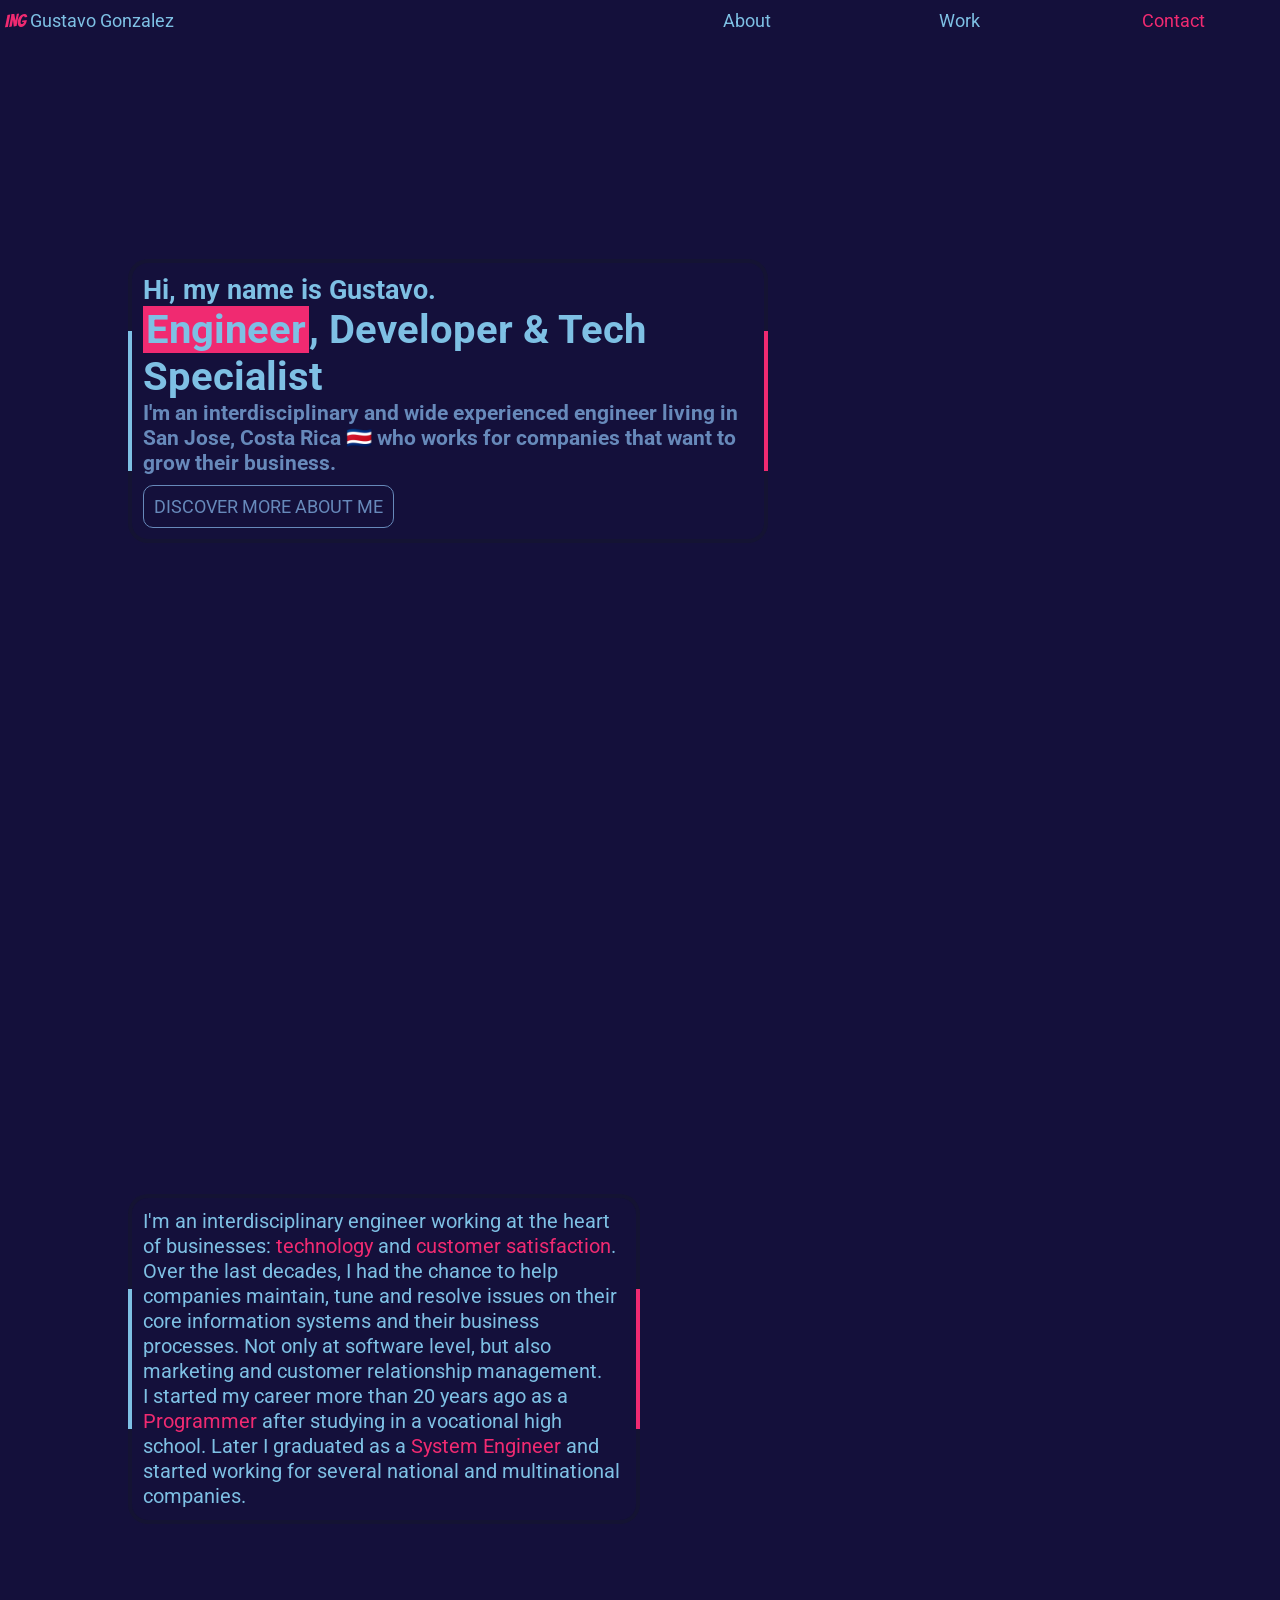
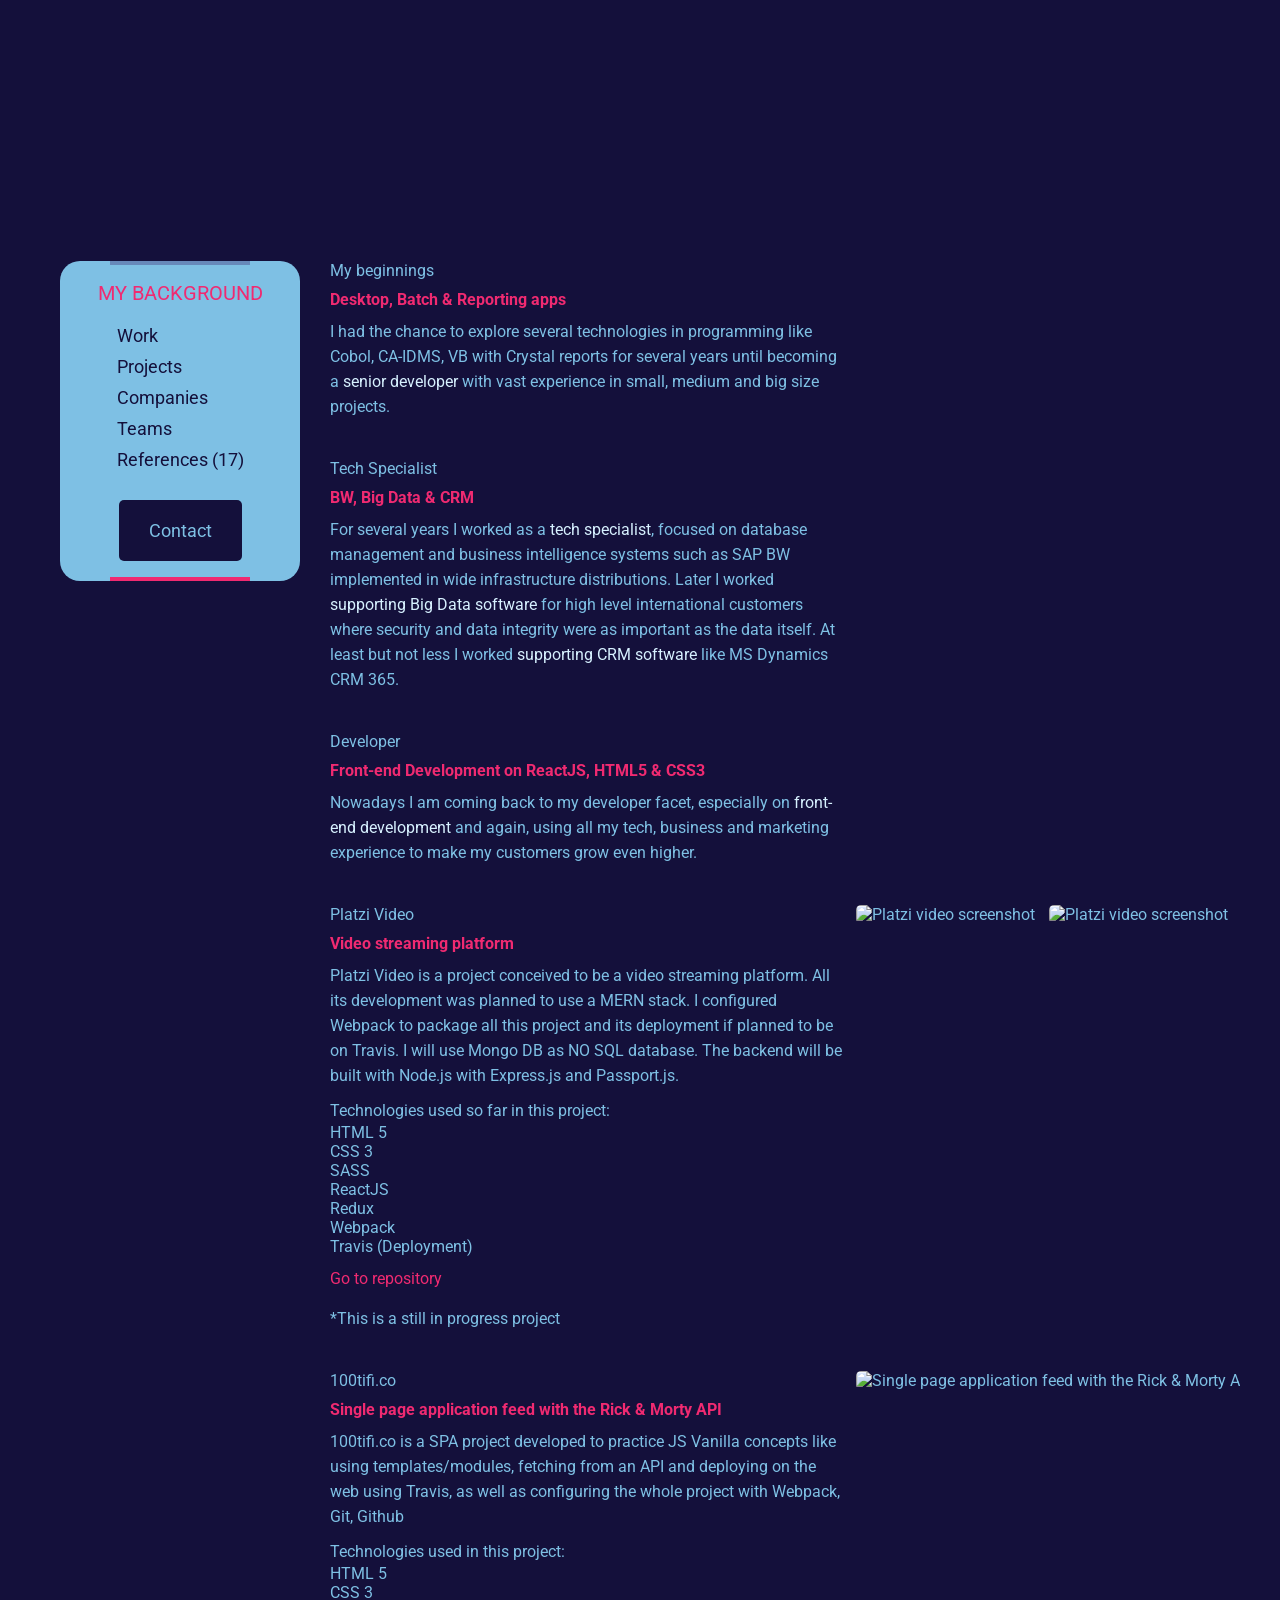
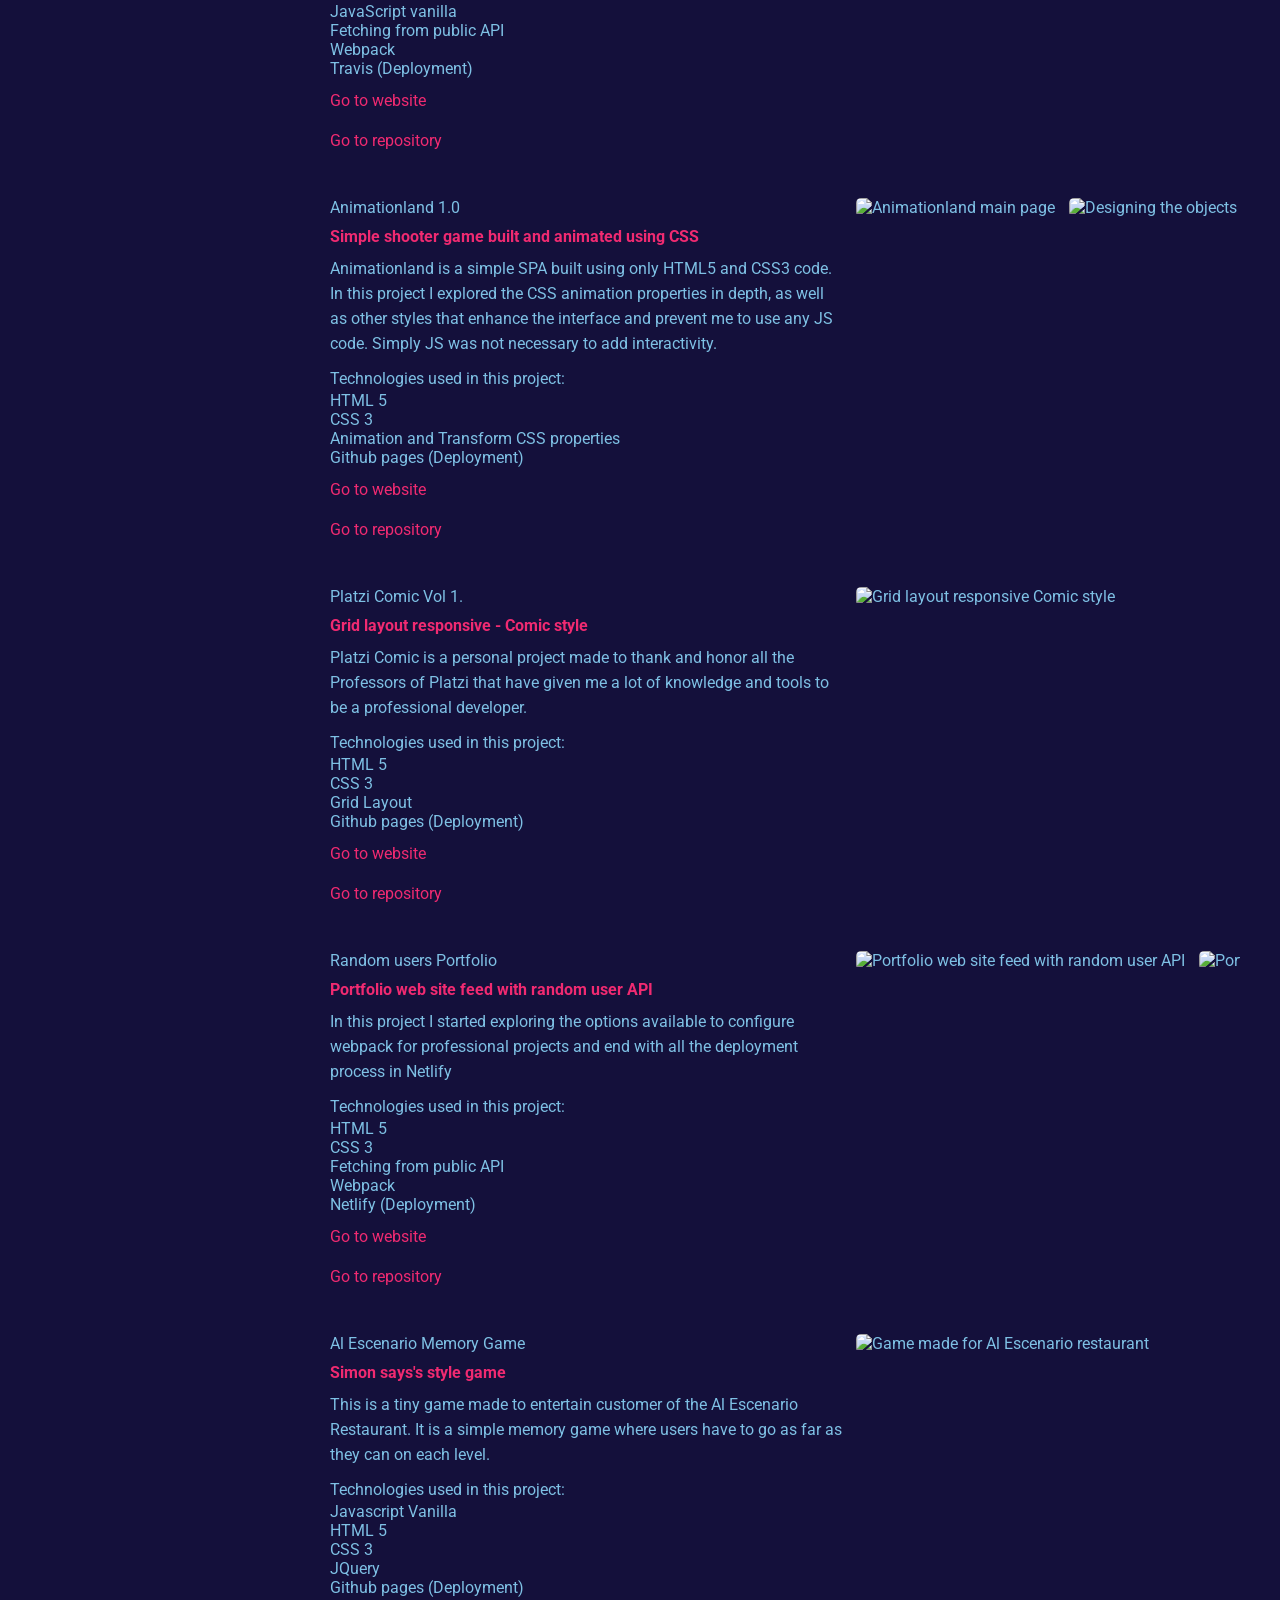
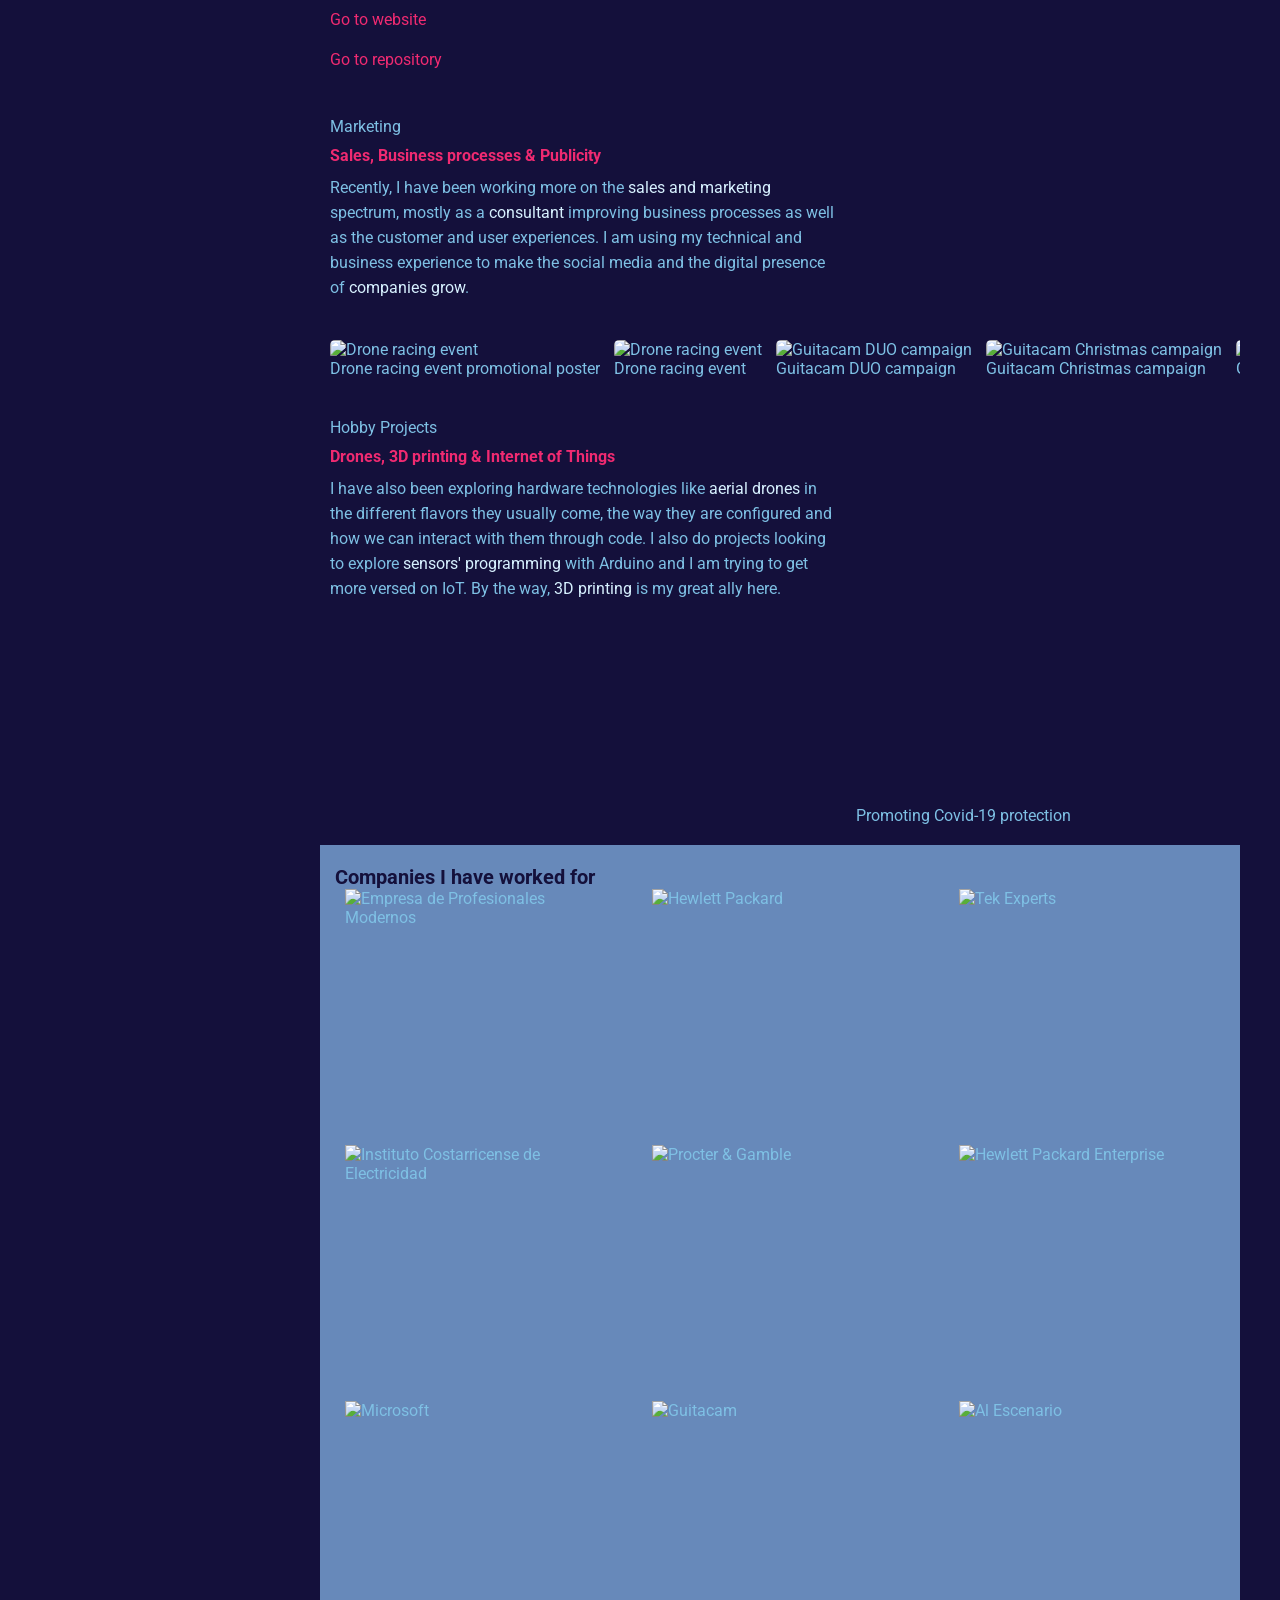
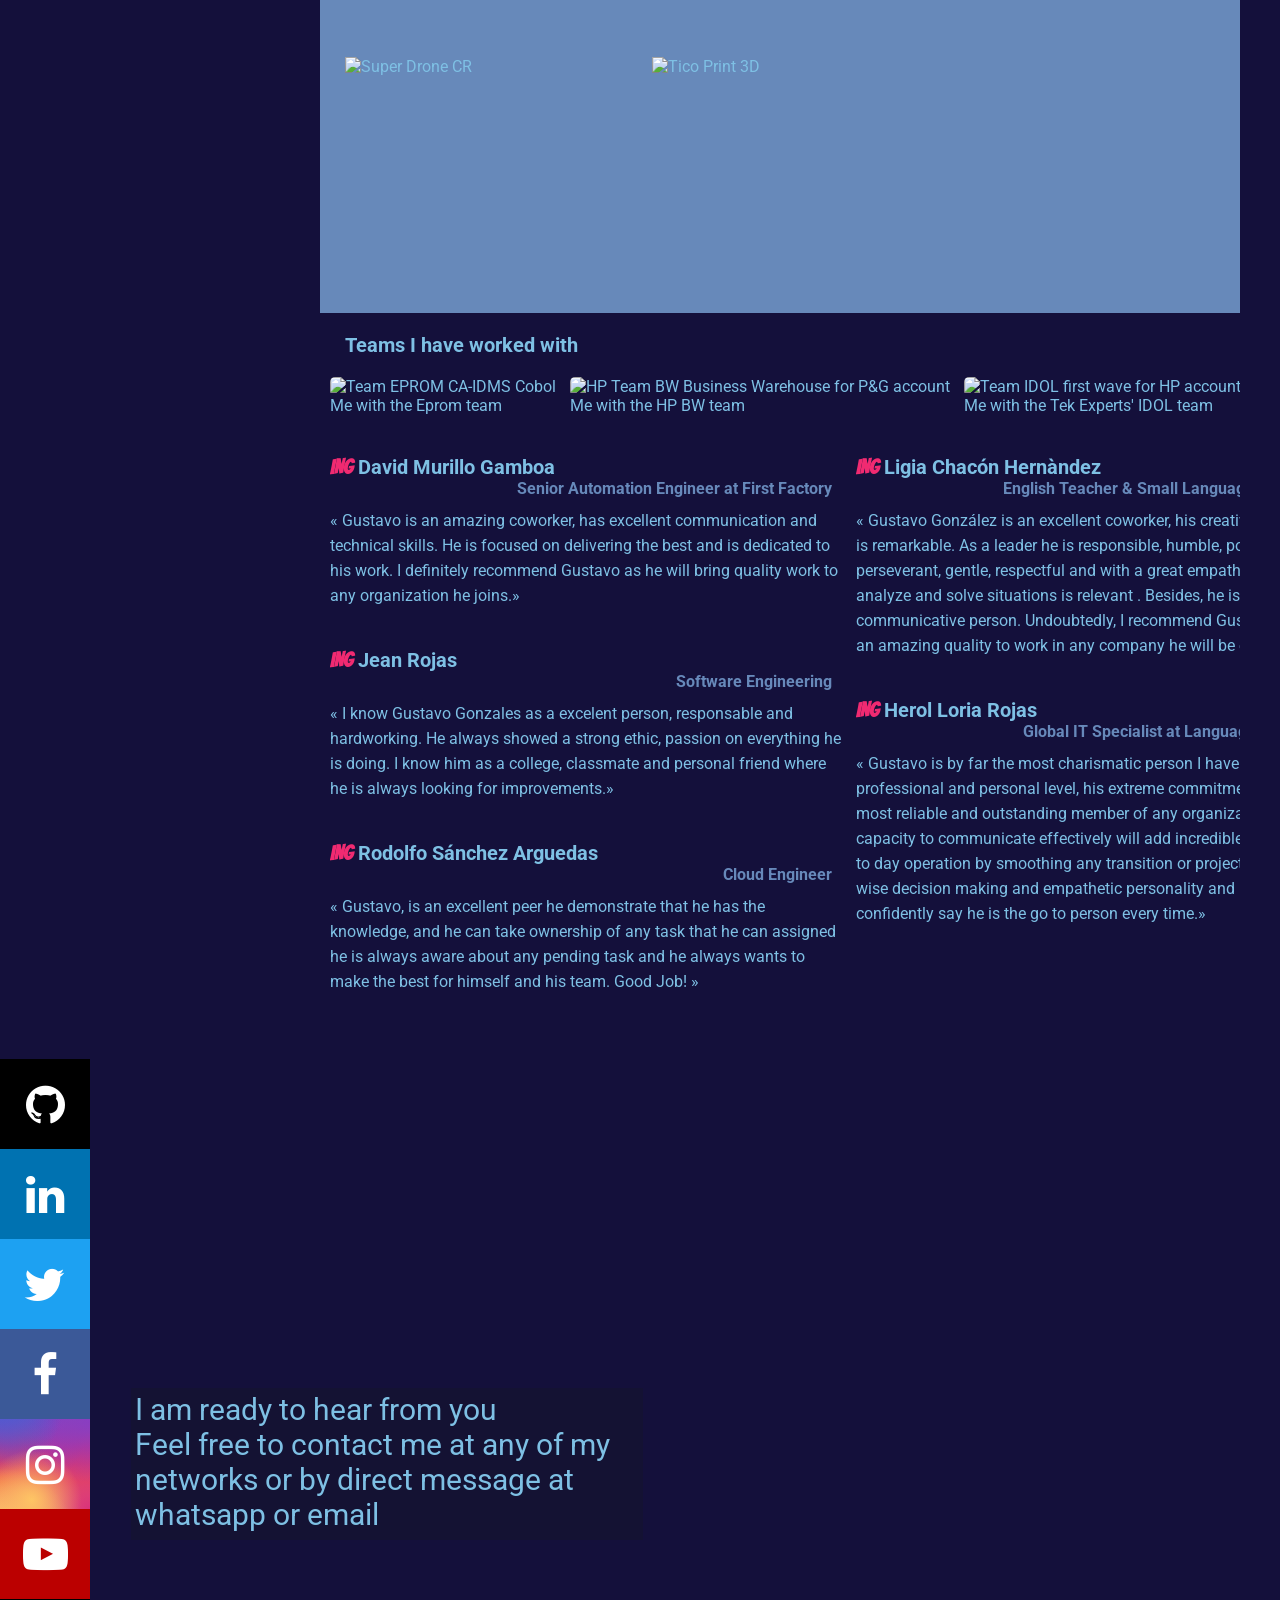
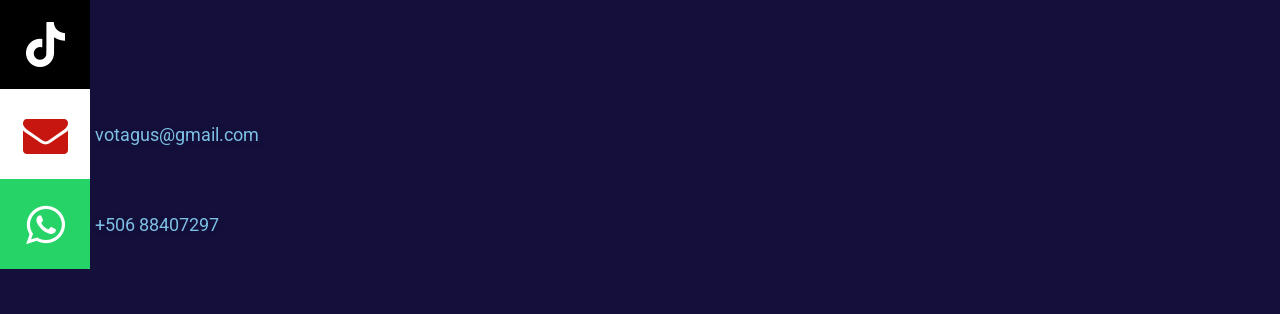
==== index.html @ 28bb3b5b "[ADD] Adding animation card border effect to 'About' amd sidebar menu" ====
<!DOCTYPE html>
<html lang="en">
<head>
	<meta charset="UTF-8">
	<meta http-equiv="X-UA-Compatible" content="IE=edge">
	<meta name="viewport" content="width=device-width, initial-scale=1.0">
	<meta name="description" content="Gustavo Gonzalez Engineer Developer Technology Specialist" />
	<meta name="robots" content="index,follow" />
	<title>Gustavo Gonzalez Engineer Developer Technology Specialist</title>
	<link rel="preconnect" href="https://fonts.gstatic.com">
	<link href="https://fonts.googleapis.com/css2?family=Roboto:wght@300&display=swap" rel="stylesheet">
	<link rel="preconnect" href="https://fonts.gstatic.com">
	<link href="https://fonts.googleapis.com/css2?family=Bangers&display=swap" rel="stylesheet">
	<link rel="stylesheet" href="https://cdnjs.cloudflare.com/ajax/libs/font-awesome/4.7.0/css/font-awesome.min.css">
	<link rel="stylesheet" href="./Assets/tiktok/style.css">
	<link rel="stylesheet" href="./Assets/youtube/style.css">
	<link rel="stylesheet" href="estilos.css">
</head>
<body>
	<header>
		<nav class="navbar">
			<div class="navbar__logo">
				<a href="#">
					<span class="navbar__logo-part1">ING</span>
					<span class="navbar__logo-part2">Gustavo Gonzalez</span>
				</a>
			</div>
			<div class="navbar__menu">
				<a href="#about"><p>About</p></a>
				<a href="#background"><p>Work</p></a>
				<a class="navbar__menu-contact" href="#contact"><p>Contact</p></a>
			</div>
		</nav>
		<section class="cover">
			<div class="cover__desc">
				<h2>Hi, my name is Gustavo.</h2> 
				<h1 class="cover__desc-engineer"><span>Engineer</span>, Developer & Tech Specialist</h1>
				<h3 class="cover__desc-about">I'm an interdisciplinary and wide experienced engineer living in San Jose, Costa Rica 🇨🇷 who works for companies that want to grow their business.</h3>
				<a href="#about"><p class="cover-boton">DISCOVER MORE ABOUT ME</p></a>
			</div>
		</section>
		<section class="about" id="about">
			<div class="about__desciption">
				<p>I'm an interdisciplinary engineer working at the heart of businesses: <span>technology</span> and <span>customer satisfaction</span>. Over the last decades, I had the chance to help companies maintain, tune and resolve issues on their core information systems and their business processes. Not only at software level, but also marketing and customer relationship management.</p>
				<p>I started my career more than 20 years ago as a <span>Programmer</span> after studying in a vocational high school.  Later I graduated as a <span>System Engineer</span> and started working for several national and multinational companies.</p> 
			</div>
		</section>
	</header>	
	<main>
		<section class="work" id="background">
			<aside>
				<div class="work-index">
					<h3 class="work-index-title">My background</h3>
					<nav class="work-index-nav">
						<a href="#work-1">Work</a>
						<a href="#work-4-1">Projects</a>
						<a href="#companies">Companies</a>
						<a href="#teams">Teams</a>
						<a href="#references">References (17)</a>
					</nav>
					<a href="#contact"><p>Contact</p></a>
				</div>
			</aside>
			<section class="work-content">
				<section class="work-post-trayectory" id="work-1">
					<div class="work-post-trayectory__container">
						<div class="work-desc work-post__item">
							<h1 class="work-desc__title">My beginnings</h1>
							<h4 class="work-desc__subtitle">Desktop, Batch & Reporting apps</h4>
							<p>I had the chance to explore several technologies in programming like Cobol, CA-IDMS, VB with Crystal reports for several years until becoming a <span>senior developer</span> with vast experience in small, medium and big size projects.</p>
						</div>
					</div>
				</section>
				<section class="work-post-trayectory" id="work-2">
					<div class="work-post-trayectory__container">
						<div class="work-desc work-post__item">
							<h1 class="work-desc__title">Tech Specialist</h1>
							<h4 class="work-desc__subtitle">BW, Big Data & CRM</h4>
							<p>For several years I worked as a <span>tech specialist</span>, focused on database management and business intelligence systems such as SAP BW implemented in wide infrastructure distributions.  Later I worked <span>supporting Big Data software</span> for high level international customers where security and data integrity were as important as the data itself. At least but not less I worked <span>supporting CRM software</span> like MS Dynamics CRM 365.</p>
						</div>
					</div>
				</section>
				<section class="work-post-trayectory" id="work-4">
					<div class="work-post-trayectory__container">
						<div class="work-desc work-post__item">
							<h1 class="work-desc__title">Developer</h1>
							<h4 class="work-desc__subtitle">Front-end Development on ReactJS, HTML5 & CSS3</h4>
							<p>Nowadays I am coming back to my developer facet, especially on <span>front-end development</span> and again, using all my tech, business and marketing experience to make my customers grow even higher.</p>
							<h3 class="work-desk-slide"><<< Slide aside <<<</h3>
						</div>
					</div>
				</section>
				<section class="work-post" id="work-4-1">
					<div class="work-post__container">
						<div class="work-desc work-post__item">
							<h1 class="work-desc__title">Platzi Video</h1>
							<h4 class="work-desc__subtitle">Video streaming platform</h4>
							<p>Platzi Video is a project conceived to be a video streaming platform.  All its development was planned to use a MERN stack.  I configured Webpack to package all this project and its deployment if planned to be on Travis.  I will use Mongo DB as NO SQL database.  The backend will be built with Node.js with Express.js and Passport.js.</p>
							<p>Technologies used so far in this project:</p>
							<ul>
								<li> HTML 5 </li>
								<li> CSS 3 </li>
								<li> SASS </li>
								<li> ReactJS </li>
								<li> Redux </li>
								<li> Webpack </li>
								<li> Travis (Deployment) </li>
							</ul>	
							<div class="work-desc-repository">
								<a href="https://github.com/Gustavolando/platzivideo" target="_blank" rel="noopener noreferrer">
									<p id="repo-link">Go to repository</p>
								</a>
							</div>
							<p>*This is a still in progress project</p>
						</div>
						<div class="work-picture work-post__item">
							<a href="https://github.com/Gustavolando/platzivideo" target="_blank" rel="noopener noreferrer">
								<img src="https://i.ibb.co/bWq82H7/Platzi-Video-Home-reduced.png" alt="Platzi video screenshot" class="work-picture_img" title="Platzi video screenshot">
							</a>
						</div>
						<div class="work-picture work-post__item">
							<a href="https://github.com/Gustavolando/platzivideo" target="_blank" rel="noopener noreferrer">
								<img src="https://i.ibb.co/v4tTG3h/Platzi-Video-Login-reduced.png" alt="Platzi video screenshot" class="work-picture_img" title="Platzi video screenshot">
							</a>
						</div>
						<div class="work-picture work-post__item">
							<a href="https://github.com/Gustavolando/platzivideo" target="_blank" rel="noopener noreferrer">
								<img src="https://i.ibb.co/F016879/Platzi-Video-Register-reduced.png" alt="Platzi video screenshot" class="work-picture_img" title="Platzi video screenshot">
							</a>
						</div>
					</div>
				</section>
				<section class="work-post" id="work-4-2">
					<div class="work-post__container">
						<div class="work-desc work-post__item">
							<h1 class="work-desc__title">100tifi.co</h1>
							<h4 class="work-desc__subtitle">Single page application feed with the Rick & Morty API</h4>
							<p>100tifi.co is a SPA project developed to practice JS Vanilla concepts like using templates/modules, fetching from an API and deploying on the web using Travis, as well as configuring the whole project with Webpack, Git, Github</p>
							<p>Technologies used in this project:</p>
							<ul>
								<li> HTML 5 </li>
								<li> CSS 3 </li>
								<li> JavaScript vanilla </li>
								<li> Fetching from public API </li>
								<li> Webpack </li>
								<li> Travis (Deployment) </li>
							</ul>	
							<div class="work-desc-repository">
								<a href="https://gustavolando.github.io/100tifi.co/" target="_blank" rel="noopener noreferrer">
									<p id="site-link">Go to website</p>
								</a>
							</div>
							<div class="work-desc-repository">
								<a href="https://github.com/Gustavolando/100tifi.co" target="_blank" rel="noopener noreferrer">
									<p id="repo-link">Go to repository</p>
								</a>
							</div>
						</div>
						<div class="work-picture work-post__item">
							<a href="https://gustavolando.github.io/100tifi.co/" target="_blank" rel="noopener noreferrer">
								<img src="https://i.ibb.co/Rv4bTc8/cientifico-screenshot-reduced.png" alt="Single page application feed with the Rick & Morty API" class="work-picture_img" title="100tifi.co">
							</a>
						</div>
						<div class="work-picture work-post__item">
							<a href="https://gustavolando.github.io/100tifi.co/#/4/" target="_blank" rel="noopener noreferrer">
								<img src="https://i.ibb.co/n3ysQyd/cientifico-beth-reduced.png" alt="Rick & Morty Character page view" class="work-picture_img" title="100tifi.co">
							</a>
						</div>
					</div>
				</section>
				<section class="work-post" id="work-4-2-2">
					<div class="work-post__container">
						<div class="work-desc work-post__item">
							<h1 class="work-desc__title">Animationland 1.0</h1>
							<h4 class="work-desc__subtitle">Simple shooter game built and animated using CSS</h4>
							<p>Animationland is a simple SPA built using only HTML5 and CSS3 code.  In this project I explored the CSS animation properties in depth, as well as other styles that enhance the interface and prevent me to use any JS code. Simply JS was not necessary to add interactivity.</p>
							<p>Technologies used in this project:</p>
							<ul>
								<li> HTML 5 </li>
								<li> CSS 3 </li>
								<li> Animation and Transform CSS properties </li>
								<li> Github pages (Deployment) </li>
							</ul>	
							<div class="work-desc-repository">
								<a href="https://gustavolando.github.io/animationland/" target="_blank" rel="noopener noreferrer">
									<p id="site-link">Go to website</p>
								</a>
							</div>
							<div class="work-desc-repository">
								<a href="https://github.com/Gustavolando/animationland" target="_blank" rel="noopener noreferrer">
									<p id="repo-link">Go to repository</p>
								</a>
							</div>
						</div>
						<div class="work-picture work-post__item">
							<a href="https://gustavolando.github.io/animationland/" target="_blank" rel="noopener noreferrer">
								<img src="https://i.ibb.co/QHGQmF3/animationland-cover-reduced.png" alt="Animationland main page" class="work-picture_img" title="Animationland main page" border="0">
							</a>
						</div>
						<div class="work-picture work-post__item">
							<a href="https://gustavolando.github.io/animationland/" target="_blank" rel="noopener noreferrer">
								<img src="https://i.ibb.co/TtsTZF0/div-tags-distribution-reduced.png" alt="Designing the objects" class="work-picture_img" title="Designing the objects" border="0">
							</a>
						</div>
					</div>
				</section>
				<section class="work-post" id="work-4-3">
					<div class="work-post__container">
						<div class="work-desc work-post__item">
							<h1 class="work-desc__title">Platzi Comic Vol 1.</h1>
							<h4 class="work-desc__subtitle">Grid layout responsive - Comic style</h4>
							<p>Platzi Comic is a personal project made to thank and honor all the Professors of Platzi that have given me a lot of knowledge and tools to be a professional developer.</p>
							<p>Technologies used in this project:</p>
							<ul>
								<li> HTML 5 </li>
								<li> CSS 3 </li>
								<li> Grid Layout </li>
								<li> Github pages (Deployment) </li>
							</ul>	
							<div class="work-desc-repository">
								<a href="https://gustavolando.github.io/platzi-comic" target="_blank" rel="noopener noreferrer">
									<p id="site-link">Go to website</p>
								</a>
							</div>
							<div class="work-desc-repository">
								<a href="https://github.com/Gustavolando/platzi-comic" target="_blank" rel="noopener noreferrer">
									<p id="repo-link">Go to repository</p>
								</a>
							</div>
						</div>
						<div class="work-picture work-post__item">
							<a href="https://gustavolando.github.io/platzi-comic" target="_blank" rel="noopener noreferrer">
								<img src="https://i.ibb.co/mcyVcp0/btc-platzi-comic-vol-1.png" alt="Grid layout responsive Comic style" class="work-picture_img" title="Comic CSS Responsive">
							</a>
						</div>
					</div>
				</section>
				<section class="work-post" id="work-4-4">
					<div class="work-post__container">
						<div class="work-desc work-post__item">
							<h1 class="work-desc__title">Random users Portfolio</h1>
							<h4 class="work-desc__subtitle">Portfolio web site feed with random user API</h4>
							<p>In this project I started exploring the options available to configure webpack for professional projects and end with all the deployment process in Netlify</p>
							<p>Technologies used in this project:</p>
							<ul>
								<li> HTML 5 </li>
								<li> CSS 3 </li>
								<li> Fetching from public API </li>
								<li> Webpack </li>
								<li> Netlify (Deployment) </li>
							</ul>	
							<div class="work-desc-repository">
								<a href="https://affectionate-nobel-6bcb69.netlify.app/" target="_blank" rel="noopener noreferrer">
									<p id="site-link">Go to website</p>
								</a>
							</div>
							<div class="work-desc-repository">
								<a href="https://github.com/Gustavolando/js-portfolio" target="_blank" rel="noopener noreferrer">
									<p id="repo-link">Go to repository</p>
								</a>
							</div>
						</div>
						<div class="work-picture work-post__item">
							<a href="https://affectionate-nobel-6bcb69.netlify.app/" target="_blank" rel="noopener noreferrer">
								<img src="https://i.ibb.co/6s3n7nD/JS-portfolio-reduced.png" alt="Portfolio web site feed with random user API" class="work-picture_img" title="Portfolio web site feed with random user API">
							</a>
						</div>
						<div class="work-picture work-post__item">
							<a href="https://affectionate-nobel-6bcb69.netlify.app/" target="_blank" rel="noopener noreferrer">
								<img src="https://i.ibb.co/dPxCysN/JS-portfolio-2-reduced.png" alt="Portfolio web site feed with random user API" class="work-picture_img" title="Portfolio web site feed with random user API">
							</a>
						</div>
					</div>
				</section>
				<section class="work-post" id="work-4-5">
					<div class="work-post__container">
						<div class="work-desc work-post__item">
							<h1 class="work-desc__title">Al Escenario Memory Game</h1>
							<h4 class="work-desc__subtitle">Simon says's style game </h4>
							<p>This is a tiny game made to entertain customer of the Al Escenario Restaurant.  It is a simple memory game where users have to go as far as they can on each level.</p>
							<p>Technologies used in this project:</p>
							<ul>
								<li> Javascript Vanilla </li>
								<li> HTML 5 </li>
								<li> CSS 3 </li>
								<li> JQuery </li>
								<li> Github pages (Deployment) </li>
							</ul>	
							<div class="work-desc-repository">
								<a href="https://gustavolando.github.io/guitagames_simon/common/juego_secuencia.html" target="_blank" rel="noopener noreferrer">
									<p id="site-link">Go to website</p>
								</a>
							</div>
							<div class="work-desc-repository">
								<a href="https://github.com/Gustavolando/guitagames_simon" target="_blank" rel="noopener noreferrer">
									<p id="repo-link">Go to repository</p>
								</a>
							</div>
						</div>
						<div class="work-picture work-post__item">
							<a href="https://gustavolando.github.io/guitagames_simon/common/juego_secuencia.html" target="_blank" rel="noopener noreferrer">
								<img src="https://i.ibb.co/9g7Gb12/btc-guitacam-game.png" alt="Game made for Al Escenario restaurant" class="work-picture_img" title="Game made for Al Escenario restaurant">
							</a>
						</div>
					</div>
				</section>
				<section class="work-post-trayectory" id="work-3">
					<div class="work-post-trayectory__container">
						<div class="work-desc work-post__item">
							<h1 class="work-desc__title">Marketing</h1>
							<h4 class="work-desc__subtitle">Sales, Business processes & Publicity</h4>
							<p>Recently, I have been working more on the <span>sales and marketing</span> spectrum, mostly as a <span>consultant</span> improving business processes as well as the customer and user experiences.  I am using my technical and business experience to make the social media and the digital presence of <span>companies grow</span>.</p>
							<h3 class="work-desk-slide"><<< Slide aside <<<</h3>
						</div>
					</div>
				</section>
				<section class="work-post">
					<div class="work-post__container">
						<div class="work-picture work-post__item">
							<a href="https://www.canva.com/design/DADYTyTykz8/YFqq90oVFhD30GgI06_pYg/view?utm_content=DADYTyTykz8&utm_campaign=designshare&utm_medium=link&utm_source=sharebutton" target="_blank" rel="noopener noreferrer">
								<img src="https://i.ibb.co/xFcZSNR/m-sdcr-la-lia-racing-event.png" alt="Drone racing event" class="work-picture_img" title="Drone racing event" border="0">
								<figcaption>Drone racing event promotional poster</figcaption>
							</a>
						</div>
						<div class="work-picture work-post__item">
							<a href="https://www.canva.com/design/DADoxOZtMjs/K8mvaSH2x99Lj-TnXtjDJQ/view?utm_content=DADoxOZtMjs&utm_campaign=designshare&utm_medium=link&utm_source=sharebutton" target="_blank" rel="noopener noreferrer">
								<img src="https://i.ibb.co/K9Wkwmn/m-sdcr-oxigeno-racing-event.jpg" alt="Drone racing event" class="work-picture_img" title="Drone racing event" border="0">
								<figcaption>Drone racing event</figcaption>
							</a>
						</div>
						<div class="work-picture work-post__item">
							<a href="https://www.canva.com/design/DAESrusaX54/km813OHEpKAPAI0xpEVFRg/view?utm_content=DAESrusaX54&utm_campaign=designshare&utm_medium=link&utm_source=sharebutton" target="_blank" rel="noopener noreferrer">
								<img src="https://i.ibb.co/3f0gPnc/m-guitacam-duo-promo.png" alt="Guitacam DUO campaign" class="work-picture_img" title="Guitacam DUO campaign" border="0">
								<figcaption>Guitacam DUO campaign</figcaption>
							</a>
						</div>
						<div class="work-picture work-post__item">
							<a href="https://www.canva.com/design/DADscZXmfqg/4excxaRE8j1jLFdc3SMk-Q/view?utm_content=DADscZXmfqg&utm_campaign=designshare&utm_medium=link&utm_source=sharebutton" target="_blank" rel="noopener noreferrer">
								<img src="https://i.ibb.co/MBgwF1q/m-guitacam-christmas-promo.png" alt="Guitacam Christmas campaign" class="work-picture_img" title="Guitacam Christmas campaign" border="0">
								<figcaption>Guitacam Christmas campaign</figcaption>
							</a>
						</div>
						<div class="work-picture work-post__item">
							<a href="https://www.canva.com/design/DADz3QAQBeM/nb53szn5oZ2tv2KVhfJ6Pw/view?utm_content=DADz3QAQBeM&utm_campaign=designshare&utm_medium=link&utm_source=sharebutton" target="_blank" rel="noopener noreferrer">
								<img src="https://i.ibb.co/ZN7Fvy9/m-guitacam-concert-program.png" alt="Guitacam concert program" class="work-picture_img" title="Guitacam concert program" border="0">
								<figcaption>Guitacam concert program</figcaption>
							</a>
						</div>
						<div class="work-picture work-post__item">
							<a href="https://www.canva.com/design/DAEYblmm2cA/DNCgghLdFg06Ol8Tws7OVA/view?utm_content=DAEYblmm2cA&utm_campaign=designshare&utm_medium=link&utm_source=sharebutton" target="_blank" rel="noopener noreferrer">
								<img src="https://i.ibb.co/gDcHm2m/m-al-escenario-digital-menu.jpg" alt="Al Escenario digital menu" class="work-picture_img" title="Al Escenario digital menu" border="0">
							</a>
							<figcaption>Restaurant menu</figcaption>
						</div>
						<div class="work-picture work-post__item">
							<a href="https://www.canva.com/design/DAD2ucjsNbo/Qk6RCjLkcfaNqhICgBTZrA/view?utm_content=DAD2ucjsNbo&utm_campaign=designshare&utm_medium=link&utm_source=sharebutton" target="_blank" rel="noopener noreferrer">
								<img src="https://i.ibb.co/kG4n9Q3/m-al-escenario-ws-menu.png" alt="Al Escenario widescreen digital menu" class="work-picture_img" title="Al Escenario widescreen digital menu" border="0">
							</a>
							<figcaption>Al Escenario widescreen digital menu</figcaption>
						</div>
					</div>
				</section>
				<section class="work-post" id="work-5">
					<div class="work-post__container">
						<div class="work-desc work-post__item">
							<h1 class="work-desc__title">Hobby Projects</h1>
							<h4 class="work-desc__subtitle">Drones, 3D printing & Internet of Things</h4>
							<p>I have also been exploring hardware technologies like <span>aerial drones</span> in the different flavors they usually come, the way they are configured and how we can interact with them through code.  I also do projects looking to explore <span>sensors' programming</span> with Arduino and I am trying to get more versed on IoT.  By the way, <span>3D printing</span> is my great ally here.</p>
							<h3 class="work-desk-slide"><<< Slide aside <<<</h3>
						</div>
						<div class="work-picture work-post__item" title="Promoting Covid-19 protection">
							<iframe class="work-picture_video" width="560" height="315" src="https://www.youtube.com/embed/JQJiDuwQDVE" title="Promoting Covid-19 protection" frameborder="0" allow="accelerometer; autoplay; clipboard-write; encrypted-media; gyroscope;" allowfullscreen></iframe>
							<figcaption>Promoting Covid-19 protection</figcaption>
						</div>
						<div class="work-picture work-post__item" title="Making an Arduino spiderbot">
							<iframe class="work-picture_video" width="560" height="315" src="https://www.youtube.com/embed/KqSTspuWy4Q" title="YouTube video player" frameborder="0" allow="accelerometer; autoplay; clipboard-write; encrypted-media; gyroscope; picture-in-picture" allowfullscreen></iframe>
							<figcaption>Making an Arduino Spiderbot</figcaption>
						</div>
					</div>
				</section>		
				<section class="companies" id="companies">
					<h1>Companies I have worked for</h1>
					<div class="companies__container">
						<div><img src="https://i.ibb.co/5K7xCVp/logo-e.png" alt="Empresa de Profesionales Modernos"></div>
						<div><img src="https://i.ibb.co/gjhm40f/logo-hp.png" alt="Hewlett Packard"></div>
						<div><img src="https://i.ibb.co/2sCsctK/logo-te.png" alt="Tek Experts"></div>
						<div><img src="https://i.ibb.co/fd78VB0/logo-ice.png" alt="Instituto Costarricense de Electricidad"></div>
						<div><img src="https://i.ibb.co/nfWqBYt/logo-pg.png" alt="Procter & Gamble"></div>
						<div><img src="https://i.ibb.co/0J9q5K6/logo-hpe.png" alt="Hewlett Packard Enterprise"></div>
						<div><img src="https://i.ibb.co/92ghThh/logo-ms.png" alt="Microsoft"></div>
						<div><img src="https://i.ibb.co/tqhnszJ/logo-gc.png" alt="Guitacam"></div>
						<div><img src="https://i.ibb.co/vjnqyzV/logo-ae.png" alt="Al Escenario"></div>
						<div><img src="https://i.ibb.co/R3xBk69/logo-sd.png" alt="Super Drone CR"></div>
						<div><img src="https://i.ibb.co/cc9yHhS/logo-tp.png" alt="Tico Print 3D"></div>
					</div>
				</section>
				<section class="teams work-post" id="teams">
					<h1>Teams I have worked with</h1>
					<div class="work-post__container">
						<div class="work-picture work-post__item">
							<img src="https://i.ibb.co/2N3VxpR/prog-Eprom.jpg" alt="Team EPROM CA-IDMS Cobol" class="work-picture_img" title="EPROM Team for CA-IDMS Cobol">
							<figcaption>Me with the Eprom team</figcaption>
						</div>
						<div class="work-picture work-post__item">
							<img src="https://i.ibb.co/J2P8QTJ/ts-HP-PG.jpg" alt="HP Team BW Business Warehouse for P&G account" class="work-picture_img" title="SAP BW Team for P&G account">
							<figcaption>Me with the HP BW team</figcaption>
						</div>
						<div class="work-picture work-post__item">
							<img src="https://i.ibb.co/27W6dcx/ts-Idol-1.jpg" alt="Team IDOL first wave for HP account" class="work-picture_img" title="Autonomy IDOL Team first wave for HP account">
							<figcaption>Me with the Tek Experts' IDOL team</figcaption>
						</div>
						<div class="work-picture work-post__item">
							<img src="https://i.ibb.co/CnxZ1rd/ts-Idol-2.jpg" alt="Team IDOL second wave for HP account" class="work-picture_img" title="Autonomy IDOL Team second wave for HP account">
							<figcaption>Me with the Tek Experts' IDOL team</figcaption>
						</div>
					</div>
				</section>
				<section class="references work-post" id="references">
					<div class="work-post__container">
						<div class="work-desc work-post__item">
							<div class="references__row">
								<h2 class="work__reference-name"><span class="reference__ING">ING</span> David Murillo Gamboa</h2>
								<h3 class="work__reference-position">Senior Automation Engineer at First Factory</h3>
								<p class="work__reference-text">« Gustavo is an amazing coworker, has excellent communication and technical skills. He is focused on delivering the best and is dedicated to his work. I definitely recommend Gustavo as he will bring quality work to any organization he joins.»</p>
							</div>
							<div class="references__row">
								<h2 class="work__reference-name"><span class="reference__ING">ING</span> Jean Rojas</h2>
								<h3 class="work__reference-position">Software Engineering</h3>
								<p class="work__reference-text">« I know Gustavo Gonzales as a excelent person, responsable and hardworking. He always showed a strong ethic, passion on everything he is doing. I know him as a college, classmate and personal friend where he is always looking for improvements.»</p>
							</div>
							<div class="references__row">
								<h2 class="work__reference-name"><span class="reference__ING">ING</span> Rodolfo Sánchez Arguedas</h2>
								<h3 class="work__reference-position">Cloud Engineer</h3>
								<p class="work__reference-text">« Gustavo, is an excellent peer he demonstrate that he has the knowledge, and he can take ownership of any task that he can assigned he is always aware about any pending task and he always wants to make the best for himself and his team. Good Job! »</p>
							</div>
						</div>
						<div class="work-desc work-post__item">
							<div class="references__row">
								<h2 class="work__reference-name"><span class="reference__ING">ING</span> Ligia Chacón Hernàndez</h2>
								<h3 class="work__reference-position">English Teacher & Small Language School Owner</h3>
								<p class="work__reference-text">« Gustavo González is an excellent coworker, his creativity and initiative is remarkable. As a leader he is responsible, humble, positive, perseverant, gentle, respectful and with a great empathy. His capacity to analyze and solve situations is relevant . Besides, he is a very communicative person. Undoubtedly, I recommend Gustavo, he will add an amazing quality to work in any company he will be employed. »</p>
							</div>
							<div class="references__row">
								<h2 class="work__reference-name"><span class="reference__ING">ING</span> Herol Loria Rojas</h2>
								<h3 class="work__reference-position">Global IT Specialist at LanguageLine Solutions</h3>
								<p class="work__reference-text">« Gustavo is by far the most charismatic person I have run across at a professional and personal level, his extreme commitment makes him the most reliable and outstanding member of any organization, also his capacity to communicate effectively will add incredible value to the day to day operation by smoothing any transition or project process with his wise decision making and empathetic personality and knowledge. I can confidently say he is the go to person every time.»</p>
							</div>
						</div>
						<div class="work-desc work-post__item">
							<div class="references__row">
								<h2 class="work__reference-name"><span class="reference__ING">ING</span> Philip Joseph de Jongh Troyo</h2>
								<h3 class="work__reference-position">IT Team Lead at Qualfon Costa Rica</h3>
								<p class="work__reference-text">« Gustavo es un Team Player, siempre estuvo pendiente de lo que pudiera hacer o ayudar por el equipo y sus miembros, su capacidad deductiva es impresionante, me gustaría mucho poder volver a trabajar con él.»</p>
							</div>
							<div class="references__row">
								<h2 class="work__reference-name"><span class="reference__ING">ING</span> Eddy Palma</h2>
								<h3 class="work__reference-position">SAP Basis Analyst III</h3>
								<p class="work__reference-text">« Es un gusto recomendar a Gustavo como una trabajador serio, responsable y altisimamente comprometido con los valores de puntualidad, eficacia y trabajo en equipo. Es una persona afable y respetuosa con la que he tenido el honor de trabajar y que disfruta de enfrentarse a retos profesionales y del constante aprendizaje de nuevas tecnologias.</p>
								<p class="work__reference-text">Por todo lo anterior, estoy seguro de que sera una excelente adquisicion para cualquier empresa que desee contratarlo.»</p>
							</div>
						</div>
						<div class="work-desc work-post__item">
							<div class="references__row">
								<h2 class="work__reference-name"><span class="reference__ING">ING</span> Tomas Navarro Conejo</h2>
								<h3 class="work__reference-position">Team Leader at Tek Experts</h3>
								<p class="work__reference-text">« Excelente compañero, con una dedicación absoluta y un esmero por hacer bien las cosas. Definitivamente Gustavo es una persona de confianza que realizará cualquier tarea de la mejor manera.»</p>
							</div>
							<div class="references__row">
								<h2 class="work__reference-name"><span class="reference__ING">ING</span> Oscar Durán Valverde</h2>
								<h3 class="work__reference-position">Administrador de Tecnologías de Información y Profesor de la Universidad de Costa Rica</h3>
								<p class="work__reference-text">« Doy fe del desempeño de Gustavo González, es una persona afable, de buenas costumbres, honrado y con mucha creatividad e iniciativa. Demostró facultades para trabajar eficazmente, solo y en tareas en equipos de trabajo. Excelente trabajador.»</p>
							</div>
							<div class="references__row">
								<h2 class="work__reference-name"><span class="reference__ING">ING</span> Rodolfo Ortiz Cuadra</h2>
								<h3 class="work__reference-position">Senior Solutions Architect at Akamai Technologies</h3>
								<p class="work__reference-text">« Profesional dedicado a su trabajo que le pone amor y pasión a todos sus proyectos, lo recomiendo completamente.»</p>
							</div>
						</div>
						<div class="work-desc work-post__item">
							<div class="references__row">
								<h2 class="work__reference-name"><span class="reference__ING">ING</span> Silvia Zeledon</h2>
								<h3 class="work__reference-position">Gestor de Calidad at Credomatic</h3>
								<p class="work__reference-text">« Gustavo es una persona con quien tuve el gusto de trabajar, es una persona pro activa, responsable siempre dispuesto a colaborar y a desempeñarse eficientemente en su equipo de trabajo.»</p>
							</div>
							<div class="references__row">
								<h2 class="work__reference-name"><span class="reference__ING">ING</span> Jose Leonel Hernandez Chaverri</h2>
								<h3 class="work__reference-position">Senior Management Consultant at Novacomp</h3>
								<p class="work__reference-text">« Gustavo es un ser humano excelente calidad y en lo profesional super comprometido. Tecnológicamente siempre le gusta aprender tecnologías nuevas. Conmigo estuvo laborando en desarrollo del software del cual fue alto su desempeño.»</p>
							</div>
							<div class="references__row">
								<h2 class="work__reference-name"><span class="reference__ING">ING</span> Fabio Redondo Gonzalez</h2>
								<h3 class="work__reference-position">Servicios de Información y Tecnología</h3>
								<p class="work__reference-text">« Recomiendo a Gustavo Gonzalez como una persona emprendedora, analítica, perseverante, esforzada, versátil e innovadora para cualquier puesto de trabajo de acuerdo a su perfil. Su emprendurismo lo hace un individuo que desea hacer cosas diferentes y de vivir experiencias que le permiten tener una visión distinta de los demás.»</p>
							</div>
						</div>
						<div class="work-desc work-post__item">
							<div class="references__row">
								<h2 class="work__reference-name"><span class="reference__ING">ING</span> Walter Unfried</h2>
								<h3 class="work__reference-position">Consultor en Hispatec - Agrointeligencia</h3>
								<p class="work__reference-text">« Excelente persona como profesional, siempre con una actitud de ayudar y solucionar, con ideas innovadoras y fácil de implementar. Más que recomendado.»</p>
							</div>
							<div class="references__row">
								<h2 class="work__reference-name"><span class="reference__ING">ING</span> Catherine Campos Mathieú</h2>
								<h3 class="work__reference-position">Asesor Empresarial</h3>
								<p class="work__reference-text">« Una persona muy responsable, inteligente y proactiva.»</p>
							</div>
							<div class="references__row">
								<h2 class="work__reference-name"><span class="reference__ING">ING</span> Fernando J. Salas</h2>
								<h3 class="work__reference-position">Senior Technical Support Engineer at Citrix</h3>
								<p class="work__reference-text">« Gustavo es muy dedicado. Nunca se rinde ante una situación difícil.»</p>
							</div>
							<div class="references__row">
								<h2 class="work__reference-name"><span class="reference__ING">ING</span> Luis Alb. Mayorga</h2>
								<h3 class="work__reference-position">Software Engineer</h3>
								<p class="work__reference-text">« Gustado es una excelente persona, ordenado y muy cuidadoso en los detalles con cualquier cosa que necesite hacer.»</p>
							</div>
						</div>
					</div>
				</section>
			</section>
		</section>
		<section class="contact" id="contact">
			<div class="contact__container">
				<div class="contact__socialnetwork">
					<a href="https://github.com/Gustavolando" target="_blank" rel="noopener noreferrer">
						<i class="contact__socialnetwork-logo fa fa-github"></i>
					</a>
				</div>
				<div class="contact__socialnetwork">
					<a href="https://www.linkedin.com/in/votagus/" target="_blank" rel="noopener noreferrer">
						<i class="contact__socialnetwork-logo fa fa-linkedin"></i>
					</a>
				</div>
				<div class="contact__socialnetwork">
					<a href="https://twitter.com/IngGustavoGM" target="_blank" rel="noopener noreferrer">
						<i class="contact__socialnetwork-logo fa fa-twitter"></i>
					</a>
				</div>
				<div class="contact__socialnetwork">
					<a href="https://www.facebook.com/vtgus/	" target="_blank" rel="noopener noreferrer">
						<i class="contact__socialnetwork-logo fa fa-facebook"></i>
					</a>
				</div>
				<div class="contact__socialnetwork">
					<a href="https://www.instagram.com/votagustkd/?hl=es-la" target="_blank" rel="noopener noreferrer">
						<i class="contact__socialnetwork-logo fa fa-instagram"></i>
					</a>
				</div>
				<div class="contact__socialnetwork">
					<a href="https://www.youtube.com/channel/UCBN_7mqrUVrxJ3oFsVSqJEQ" target="_blank" rel="noopener noreferrer">
						<i class="contact__socialnetwork-logo fa icon-youtube"></i>
					</a>
				</div>
				<div class="contact__socialnetwork">
					<a href="https://www.tiktok.com/@gustavogonzalez799" target="_blank" rel="noopener noreferrer">
						<i class="contact__socialnetwork-logo fa icon-tiktok"></i>
					</a>
				</div>
				<div class="contact__message">
					<a href="mailto:votagus@gmail.com?subject=Hi%20Gustavo&body=Hi%20Gustavo" target="_blank" rel="noopener noreferrer">
						<i class="contact__socialnetwork-logo fa fa-envelope"></i>
						<p>votagus@gmail.com</p>
					</a>
				</div>
				<div class="contact__message">
					<a href="https://wa.me/50688407297?text=Hi%20Gustavo" target="_blank" rel="noopener noreferrer">
						<i class="contact__socialnetwork-logo fa fa-whatsapp"></i>
						<p>+506 88407297</p>
					</a>
				</div>
			</div>
			<div class="contact__cta">
				<p>I am ready to hear from you</p>
				<p>Feel free to contact me at any of my networks or by direct message at whatsapp or email</p>
			</div>
		</section>
	</main>
</body>
</html>
---- Assets/tiktok/style.css ----
@font-face {
  font-family: 'icomoon';
  src:  url('fonts/icomoon.eot?drg22');
  src:  url('fonts/icomoon.eot?drg22#iefix') format('embedded-opentype'),
    url('fonts/icomoon.ttf?drg22') format('truetype'),
    url('fonts/icomoon.woff?drg22') format('woff'),
    url('fonts/icomoon.svg?drg22#icomoon') format('svg');
  font-weight: normal;
  font-style: normal;
  font-display: block;
}

[class^="icon-"], [class*=" icon-"] {
  /* use !important to prevent issues with browser extensions that change fonts */
  font-family: 'icomoon' !important;
  speak: never;
  font-style: normal;
  font-weight: normal;
  font-variant: normal;
  text-transform: none;
  line-height: 1;

  /* Better Font Rendering =========== */
  -webkit-font-smoothing: antialiased;
  -moz-osx-font-smoothing: grayscale;
}

.icon-tiktok:before {
  content: "\e900";
}
---- Assets/youtube/style.css ----
@font-face {
  font-family: 'icomoon';
  src:  url('fonts/icomoon.eot?iyv37');
  src:  url('fonts/icomoon.eot?iyv37#iefix') format('embedded-opentype'),
    url('fonts/icomoon.ttf?iyv37') format('truetype'),
    url('fonts/icomoon.woff?iyv37') format('woff'),
    url('fonts/icomoon.svg?iyv37#icomoon') format('svg');
  font-weight: normal;
  font-style: normal;
  font-display: block;
}

[class^="icon-"], [class*=" icon-"] {
  /* use !important to prevent issues with browser extensions that change fonts */
  font-family: 'icomoon' !important;
  speak: never;
  font-style: normal;
  font-weight: normal;
  font-variant: normal;
  text-transform: none;
  line-height: 1;

  /* Better Font Rendering =========== */
  -webkit-font-smoothing: antialiased;
  -moz-osx-font-smoothing: grayscale;
}

.icon-youtube:before {
  content: "\ea9d";
}
---- estilos.css ----
:root {
	--primary-color: #14103b;
	--secundary-color:  #6789ba;
	--highlight-color: #f02a71;
	--light-color: #7ec0e4;
	--light-color-span: #d7f1ff;
	--font-size: 1.8rem;
}
* {
	margin: 0;
	padding: 0;
	box-sizing: border-box;
	font-family: 'Roboto', sans-serif;
}

html {
	scroll-behavior: smooth;
	font-size: 62.5%;
	width: 100vw;
}

a {
	text-decoration: none;
	outline: none;
}

a:hover {
	text-decoration: underline;
}

body {
	width: 100vw;
	font-size: var(--font-size);
	background: var(--primary-color);
}

/* * ============================== */
/* * ============ HEADER ========== */
/* * ============================== */

.navbar {
	/* background: linear-gradient(to bottom, var(--secundary-color), var(--primary-color)); */
	background: var(--primary-color);
	position: sticky;
	top: 0;
	display: flex;
	flex-wrap: wrap;
	align-content: center;
	justify-content: space-between;
	align-items: stretch;
	z-index: 1001;
}

.navbar__logo-part1 {
	font-family: 'Bangers', cursive;
}

.navbar a {
	color: var(--light-color);
	display: inline-block;
	width: 100%;
	transition: .5s ease-out all;
	text-align: center;	
	padding: 1rem 0.5rem;
}

.navbar .navbar__logo {
	color: var(--primary-color);
	align-self: center;
}

.navbar .navbar__logo-part1, .reference__ING {
	color: var(--highlight-color);
	font-family: 'Bangers', cursive;
}

.navbar .navbar__logo-part2 {
	color: var(--light-color);
}

.navbar .navbar__menu-contact {
	color: var(--highlight-color);
}

.navbar a:hover {
	background: var(--highlight-color);
	color: var(--light-color);
	text-decoration: none;
}

.navbar .navbar__logo a:hover {
	background-color: var(--secundary-color);
}

.navbar__menu {
	max-width: 1000px;
	width: 50%;
	display: flex;
}

/* * ============================== */
/* * ===== CONTENEDOR COVER ======= */
/* * ============================== */
.cover .cover__desc h2 {
  position: relative;
  z-index: 10;
}

.cover {
  height: 100vh;	
	display: flex;
	background-image: url("https://i.ibb.co/d5tz7TZ/ing-gustavo-gonzalez-color-big.jpg");
	background-repeat: no-repeat;
	background-size: cover;
	background-position-x: right;
	padding: 20vh 40vw 40vh 10vw;
}

.cover img {
	height: 100vh;
	width: 100vw;
	vertical-align: bottom;
	object-fit: cover;
	object-position: 0 50%;
}

.cover .cover__desc {
	padding: 15px;
	align-self: center;
	background-color: rgba(21, 20, 49, 80%);
	color: var(--light-color);
  position: relative;
  overflow: hidden;
  border-radius: 20px;
}
.cover .cover__desc::before {
	content: '';
  position: absolute;
  width: 130%;
	left: -15%;
	top: calc(50% - 70px);
  height: 140px;
  background: linear-gradient(to right, var(--light-color), var(--light-color), var(--highlight-color), var(--highlight-color));
  animation: animate 10s linear infinite;
}
.cover .cover__desc::after {
  content: '';
  position: absolute;
  background: var(--primary-color);
  inset: 4px;
  border-radius: 16px;
}
.cover .cover__desc-engineer {
	font-size: 4rem;
	position: relative;
	z-index: 10;
}

.cover .cover__desc-engineer span {
	background-color: var(--highlight-color);
	color: var(--light-color);
	text-shadow: none;
	padding: 0 3px;
}

.cover .cover__desc-about {
	color: var(--secundary-color);
	position: relative;
	z-index: 10;
}

.cover .cover-boton {
	border: 1px solid var(--secundary-color);
	margin-top: 10px;
	padding: 10px;
	display: inline-block;
	border-radius: 10px;
	color: var(--secundary-color);
	align-self: flex-start;
	text-decoration: none;
	text-shadow: none;
	position: relative;
	z-index: 10;
}

/* * ============================== */
/* * =========== ABOUT ============ */
/* * ============================== */

.about {
	height: 100vh;
	background-image: url('https://i.ibb.co/BNC31HL/about-ing-gustavo-gonzalez-big.jpg');
	background-size: cover;
	background-position-y: bottom;
	background-repeat: no-repeat;
	padding: 5% 50% 10% 10%;
	display: flex;
	flex-direction: column;	
	justify-content: center;
}

.about__desciption {
	background-color: rgba(21, 20, 49, 80%);
	border-radius: 5px;
	padding: 15px;
	width: 100%;
	position: relative;
	border-radius: 20px;
	overflow: hidden;
}

.about__desciption::before {
	content: '';
  position: absolute;
  width: 140%;
	left: -20%; /* 50% - (height / 2) */
	top: calc(50% - 70px);
  height: 140px;
  background: linear-gradient(to right, var(--light-color), var(--light-color), var(--highlight-color), var(--highlight-color));
  animation: animate 10s linear infinite;
	z-index: 0;
} 

.about__desciption::after {
	content: '';
  position: absolute;
	background-color: rgba(21, 20, 49, 70%);
  background: var(--primary-color);
  inset: 4px;
  border-radius: 16px;
	z-index: 1;
}

.about__desciption p {
	position: relative;
	z-index: 10;
	color: var(--light-color);
	font-size: 2rem;
	line-height: 2.5rem;
}

.about span {
	color: var(--highlight-color);
}

/* * ============================== */
/* * ============ WORK ============ */
/* * ============================== */

.work {
	max-width: 1200px;
	width: 100%;
	margin: auto;
	display: flex;
}

.work-content {
	font-size: 1.6rem;
	color: var(--light-color);
	width: 100%;
	overflow-x: hidden;
}

.work-post-trayectory {
	width: 100%;
	overflow-x: hidden;
	overflow-y: hidden;
	padding: 0 10px;
}

.work-post-trayectory__container {
	margin-top: 20px;
	margin-bottom: 20px;
}

.work-post {
	width: 100%;
	overflow-y: hidden;
	overflow-x: scroll;
	padding: 0 10px;
}	

.work-post__container {
	margin: 20px 0;
	white-space: nowrap;
}

.work-post__item {
	display: inline-block;
	overflow: hidden;
	margin-right: 10px;
	vertical-align: top;
}

.work-post__item a {
	color: var(--light-color);
	text-decoration: none;
}

.work-desc {
	white-space: normal;
	width: 40vw;
}	

.work-picture .work-picture_img, .work-picture .work-picture_video {
	height: 30vw;
	border-radius: 5px;
	/* margin-left: auto;
	margin-right: auto; */
}	

.work-content .work-desc__title {
	font-weight: normal;
}

.work-content .work-desc__subtitle {
	margin-top: 10px;
	color: var(--highlight-color);
	font-size: 1.6rem;
}	

.work-desc-repository {
	height: 30px;
}

#repo-link, #site-link {
	text-decoration: var(--highlight-color);
	color: var(--highlight-color);
}

.work-content p {
	margin-top: 10px;
	line-height: 2.5rem;
	color: var(--light-color);
}	

.work-content p span {
	/* color: var(--highlight-color); */
	color: var(--light-color-span);
}

.work-content .work-desk-slide {
	padding: 1.8rem 0;
	color: yellow;
	display: none;
}

/* * ============================== */
/* * ============ TEAMS =========== */
/* * ============================== */

.teams h1 {
	padding-top: 20px;
	padding-left: 15px;
	color: var(--light-color);
	font-size: 2rem;
}	

/* * ============================== */
/* * ========= REFERENCES ========= */
/* * ============================== */

.work__reference-name {
	font-size: 2rem;
}

.work__reference-position {
	color: var(--secundary-color);
	text-align: right;
	padding-right: 10px;
	font-size: 1.6rem;
}

.work__reference-text {
	white-space: normal;
}

.references__row {
	margin-bottom: 40px;
}

.references__row:last-child {
	margin-bottom: 0px;
}

/* * ============================== */
/* * ============ ASIDE =========== */
/* * ============================== */

aside {
	position: sticky;
	min-width: 20%;
	height: 100%;
	top: 20px;
	margin: 20px;
	/* padding: 20px; */
	border-radius: 20px;
	
}

.work-index {
	background: var(--light-color);
	display: flex;
	justify-content: space-evenly;
	align-items: center;
	flex-direction: column;
	position: relative;
	border-radius: 20px;
	margin: 0px;
	padding: 0px;
	width: 100%;
	height: 100%;
	overflow: hidden;
}

.work-index::before {
	content: '';
  position: absolute;
  height: 140%;
	top: -15%;
	left: calc(50% - 70px);
  width: 140px;
  background: linear-gradient(to bottom, var(--secundary-color), var(--secundary-color), var(--highlight-color), var(--highlight-color));
  animation: animate 10s linear infinite;
	z-index: 0;
} 

.work-index::after {
	content: '';
  position: absolute;
	background-color: rgba(21, 20, 49, 70%);
  background: var(--light-color);
  inset: 4px;
  border-radius: 16px;
	z-index: 1;
}

aside .work-index-title {
	position: relative;
	z-index: 10;
	font-weight: normal;
	font-size: 2rem;
	text-transform: uppercase;
	margin-bottom: 20px;
	margin-top: 20px;
	color: var(--highlight-color);
}

aside .work-index-nav a {
	position: relative;
	z-index: 10;
	display: block;
	margin-bottom: 10px;
	color: var(--primary-color);
}

/* aside .work-index-title {
	position: relative;
	z-index: 10;
	color: var(--light-color);
} */

aside p {
	position: relative;
	z-index: 10;
	margin-top: 20px;
	margin-bottom: 20px;
	padding: 20px 30px;
	text-align: center;
	background: var(--primary-color);
	color: var(--light-color);
	border-radius: 5px;
}

aside a {
	text-decoration: none;
}
/* * ============================== */
/* * ========= COMPANIES ========== */
/* * ============================== */

.companies {
	background: var(--secundary-color);
}

.companies h1 {
	padding-top: 20px;
	padding-left: 15px;
	color: var(--primary-color);
	font-size: 2rem;
}

.companies__container {
	display: grid;
	grid-template-columns: repeat(3, 1fr);
  grid-template-rows: repeat(4, 1fr);
	margin: 0 auto;
}

.companies__container div {
	width: 20vw;
	height: 20vw;
	justify-self: center;
	align-self: center;
}

.companies__container img {
	width: 20vw;
	height: 20vw;
}

.companies__container div:nth-child(1) {
  grid-column: 1 / 2;
  grid-row: 1 / 2;
}
.companies__container div:nth-child(2) {
	grid-column: 2 / 3;
  grid-row: 1 / 2;
}
.companies__container div:nth-child(3) {
	grid-column: 3 / 4;
  grid-row: 1 / 2;
}
.companies__container div:nth-child(4) {
	grid-column: 1 / 2;
  grid-row: 2 / 3;
}
.companies__container div:nth-child(5) {
	grid-column: 2 / 3;
  grid-row: 2 / 3;
}
.companies__container div:nth-child(6) {
	grid-column: 3 / 4;
  grid-row: 2 / 3;
}
.companies__container div:nth-child(7) {
  grid-column: 1 / 2;
  grid-row: 3 / 4;
}
.companies__container div:nth-child(8) {
  grid-column: 2 / 3;
  grid-row: 3 / 4;
}
.companies__container div:nth-child(9) {
  grid-column: 3 / 4;
  grid-row: 3 / 4;
}
.companies__container div:nth-child(10) {
  grid-column: 1 / 2;
  grid-row: 4 / 5;
}
.companies__container div:nth-child(11) {
  grid-column: 2 / 3;
  grid-row: 4 / 5;
}
.companies__container div:nth-child(12) {
  grid-column: 3 / 4;
  grid-row: 4 / 5;
}
/* * ============================== */
/* * ========== CONTACT =========== */
/* * ============================== */

main {
	min-height: 100vh;
}

.contact {
  height: 100vh;	
	display: flex;
	align-items: center;
	background-image: url("https://i.ibb.co/JH6sdY2/contact-ing-gustavo-gonzalez-big.jpg");
	background-repeat: no-repeat;
	background-size: cover;
	background-position-x: right;
}

.contact__cta  {
	position: relative;
	left: -10vw;
	color: var(--light-color);
	/* text-shadow: 2px 2px 5px var(--secundary-color); */
	font-size: 3rem;
	background-color: rgba(21, 20, 49, 70%);
	padding: 4px 4px 8px 4px;
	max-width: 40vw;
}

.contact__container {
	display: flex;
	flex-direction: column;	
	align-items: flex-start;
	justify-content: center;
	text-align: center;
}

.contact_socialnetwork {
	align-self: center;
}

.contact__socialnetwork img {
	height: 39vh;
}

.contact__container a {
	display: flex;
	flex-direction: row;
	align-items: center;
	text-decoration: none;
}

.contact__message p {
	color: var(--light-color);
	text-shadow: 2px 2px 5px var(--primary-color);
	padding-left: 5px;
}

.contact__container div:nth-child(1) {
  grid-column: 1 / 2;
  grid-row: 1 / 3;
}
.contact__container div:nth-child(2) {
	grid-column: 2 / 3;
  grid-row: 1 / 2;
}
.contact__container div:nth-child(3) {
	grid-column: 3 / 4;
  grid-row: 1 / 2;
}
.contact__container div:nth-child(4) {
	grid-column: 4 / 5;
  grid-row: 1 / 2;
}
.contact__container div:nth-child(5) {
	grid-column: 2 / 3;
  grid-row: 2 / 3;
}
.contact__container div:nth-child(6) {
	grid-column: 3 / 4;
  grid-row: 2 / 3;
}
.contact__container div:nth-child(7) {
  grid-column: 4 / 5;
  grid-row: 2 / 3;
}

.fa {
	display: flex;
	justify-content: center;
	align-items: center;
  font-size: 5vh;
  width: 10vh;
	height: 10vh;
  text-align: center;
}

.fa:hover {
	text-decoration: none;
	opacity: 0.7;
}

.fa-github {
  background: #000000;
  color: white;
}

.fa-facebook {
  background: #3B5998;
  color: white;
}

.fa-twitter {
  background: #1DA1F2;
  color: white;
}

.fa-linkedin {
  background: #0072b1;
  color: white;
}

.icon-youtube {
  background: #bb0000;
  color: white;
}

.fa-instagram {
	background: radial-gradient(circle farthest-corner at 35% 90%, #fec564, transparent 50%), radial-gradient(circle farthest-corner at 0 140%, #fec564, transparent 50%), radial-gradient(ellipse farthest-corner at 0 -25%, #5258cf, transparent 50%), radial-gradient(ellipse farthest-corner at 20% -50%, #5258cf, transparent 50%), radial-gradient(ellipse farthest-corner at 100% 0, #893dc2, transparent 50%), radial-gradient(ellipse farthest-corner at 60% -20%, #893dc2, transparent 50%), radial-gradient(ellipse farthest-corner at 100% 100%, #d9317a, transparent), linear-gradient(#6559ca, #bc318f 30%, #e33f5f 50%, #f77638 70%, #fec66d 100%);
  color: white;
}

.fa-envelope {
	background: white;
	color: 	#c71610;
}

.fa-whatsapp {
	background: #25D366;
	color: white;
}

.icon-tiktok {
	background: black;
	color: white;
}
/* * ============================== */
/* * ========== FOOTER ============ */
/* * ============================== */

footer .navbar {
	position: sticky;
	bottom: 0;
}

/* * ============================== */
/* * ========== WEBKIT ============ */
/* * ============================== */

::-webkit-scrollbar-thumb {
  background: rgba(255, 255, 255, 0.1);
  border-radius: 4px;
}

::-webkit-scrollbar {
	width: 0px;
  background: rgba(255, 255, 255, 0.1);
  border-radius: 4px;
}

::-webkit-scrollbar:hover {
	background: rgba(255, 255, 255, 0.2);
  box-shadow: 0 0 2px 1px rgba(0, 0, 0, 0.2);
}

::-webkit-scrollbar:hover:active {
  background: rgba(255, 255, 255, 0.3);
}

/* * ============================== */
/* * ====== MEDIA QUERIES ========= */
/* * ============================== */
@media screen and (max-width: 1280px){
	.cover {
		background-image: url("https://i.ibb.co/1KDzfv9/ing-gustavo-gonzalez-color-medium.jpg");
	}
	.about {
		height: 100vh;
		background-image: url('https://i.ibb.co/qJkqzmH/about-ing-gustavo-gonzalez-medium.jpg');
	}
	.contact {
		background-image: url("https://i.ibb.co/JH6sdY2/contact-ing-gustavo-gonzalez-medium.jpg");
	}
}

@media screen and (max-width: 960px){
	.navbar {
		width: 100%;
	}

	.navbar a {
		flex: 1;
		font-size: 1.4rem;
		padding: 0.5rem 0.5rem;
	}

	.navbar .navbar__logo .navbar__logo-part2 {
		display: none;
	}

	.cover {
		flex-direction: column-reverse;
		justify-content: space-between;
		height: 100vh;
		padding: 0;
		background-image: url("https://i.ibb.co/HpF83zL/ing-gustavo-gonzalez-color-small.jpg");
		background-position-x:right;
		background-position-y: top;
		background-repeat: no-repeat;
		background-size: cover;
	}

	.cover .cover__desc {
		background-color: transparent;
		text-shadow: 2px 2px 4px var(--primary-color);
	}

	.cover .cover-boton {
		/* margin-bottom: 30px; */
	}

	aside {
		position: static;
		margin: 40px 0 0 10px;
	}
	
	.work {
		flex-direction: column;
		align-items: flex-start;
		width: 100%;
	}

	.work-content .work-desk-slide {
		text-align: center;
		display: block;
	}

	.work-desc {
		width: 95%;
	}	
	
	.work-picture .work-picture_img, .work-picture .work-picture_video {
		height: 50vh;
	}	
	
	.work-picture .work-picture_video {
		width: 95vw;
	}
	
	.about {
		height: 100vh;
		background-image: url('https://i.ibb.co/gFSPvNX/about-ing-gustavo-gonzalez-small.jpg');
		background-size: cover;
		background-repeat: no-repeat;
		background-position-x: right;
		background-position-y: bottom;
		display: flex;
		padding: 20px 0px;
		align-items: center;
		justify-content: center;
	}

	.about .about__desciption {
		margin: 0 10px;
		color: var(--secundary-color);
		text-shadow: 1px 1px 0px var(--primary-color);
	}
	
	.companies__container {
		display: grid;
		grid-template-columns: repeat(2, 1fr);
		grid-template-rows: repeat(6, 1fr);
		margin: 0 auto;
		background: var(--secundary-color);
	}
	
	.companies__container div {
		width: 35vw;
		height: 35vw;
	}
	.companies__container img {
		width: 35vw;
		height: 35vw;
	}
	.companies__container div:nth-child(1) {
		grid-column: 1 / 2;
		grid-row: 1 / 2;
	}
	.companies__container div:nth-child(2) {
		grid-column: 2 / 3;
		grid-row: 1 / 2;
	}
	.companies__container div:nth-child(3) {
		grid-column: 1 / 2;
		grid-row: 2 / 3;
	}
	.companies__container div:nth-child(4) {
		grid-column: 2 / 3;
		grid-row: 2 / 3;
	}
	.companies__container div:nth-child(5) {
		grid-column: 1 / 2;
		grid-row: 3 / 4;
	}
	.companies__container div:nth-child(6) {
		grid-column: 2 / 3;
		grid-row: 3 / 4;
	}
	.companies__container div:nth-child(7) {
		grid-column: 1 / 2;
		grid-row: 4 / 5;
	}
	.companies__container div:nth-child(8) {
		grid-column: 2 / 3;
		grid-row: 4 / 5;
	}
	.companies__container div:nth-child(9) {
		grid-column: 1 / 2;
		grid-row: 5 / 6;
	}
	.companies__container div:nth-child(10) {
		grid-column: 2 / 3;
		grid-row: 5 / 6;
	}
	.companies__container div:nth-child(11) {
		grid-column: 1 / 3;
		grid-row: 6 / 7;
	}
	.companies__container div:nth-child(12) {
		grid-column: 2 / 3;
		grid-row: 6 / 7;
	}

	.work__reference-position {
		text-align: left;
	}
	
	.fa {
		font-size: 10vw;
		width: 15vw;
		height: 15vw;
	}
	
	.contact {
		background-image: url("https://i.ibb.co/JH6sdY2/contact-ing-gustavo-gonzalez-small.jpg");
		justify-content: flex-end;
		flex-direction: column;
	}

	.contact__container {
		align-items: flex-end;
		margin-left: auto;
		margin-top: auto;
		margin-bottom: auto;
	}
	
	.contact__container a {
		flex-direction: row-reverse;
	}

	.contact__cta {
		/* background-color: var(--primary-color); */
		position: relative;
		left: 0;
		font-size: 2.5rem;
		max-width: 100%;
	}

	.contact__cta p:last-child {
		padding-top: 5px;
		color: var(--secundary-color);
	}

	.contact__message p {
		font-size: 1.4rem;
		padding-right: 5px;
	}
}

@media screen and (max-width: 960px) and (orientation: landscape) {
	.fa {
		font-size: 5vh;
		width: 10vh;
		height: 10vh;
	}
	
	.contact {
		flex-wrap: wrap;
	}

	.contact__container {
		order: 2;
	}
	
	.contact__cta {
		order: 1;
		margin-top: auto;
		margin-bottom: auto;
		max-width: 60vw;
	}

	.contact__message p {
		font-size: 1rem;
	}
}
@keyframes animate {
  0% {
    transform: rotate(0deg);
  }
  100% {
    transform: rotate(360deg);
  }
}
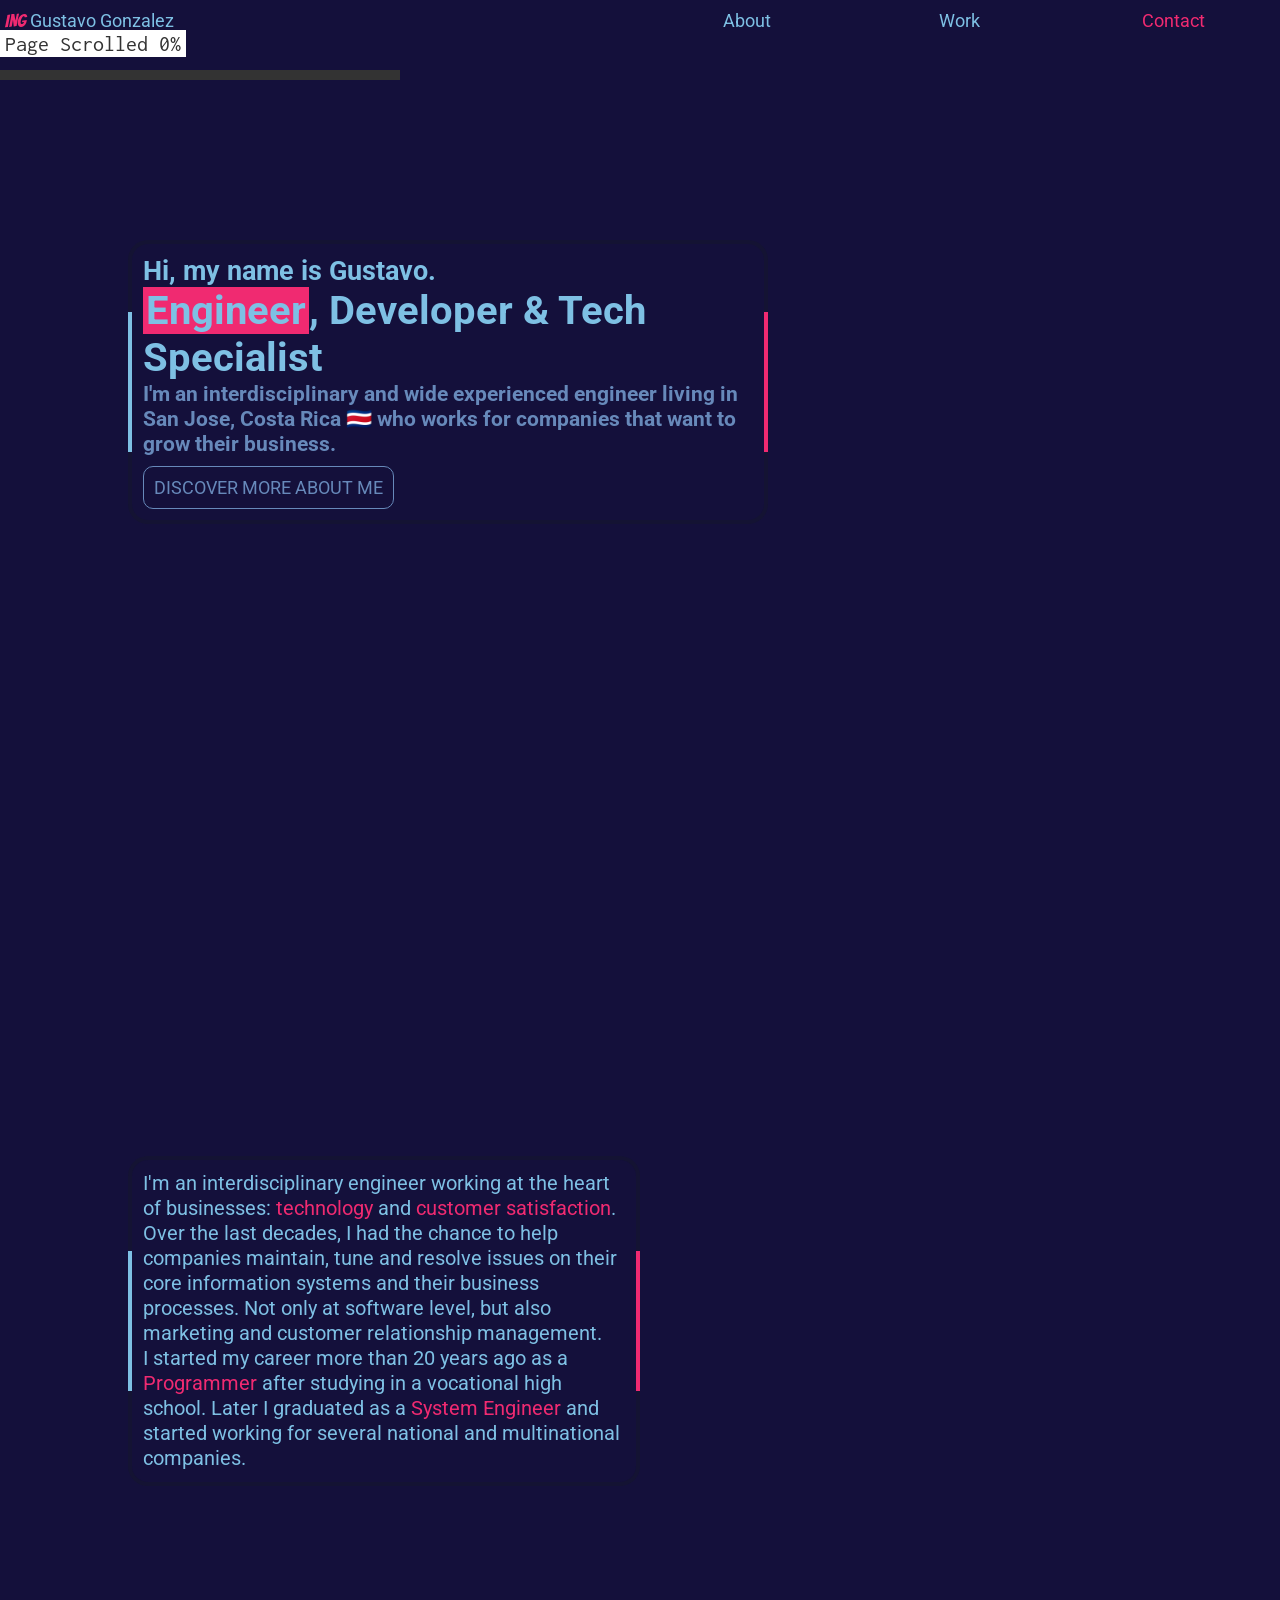
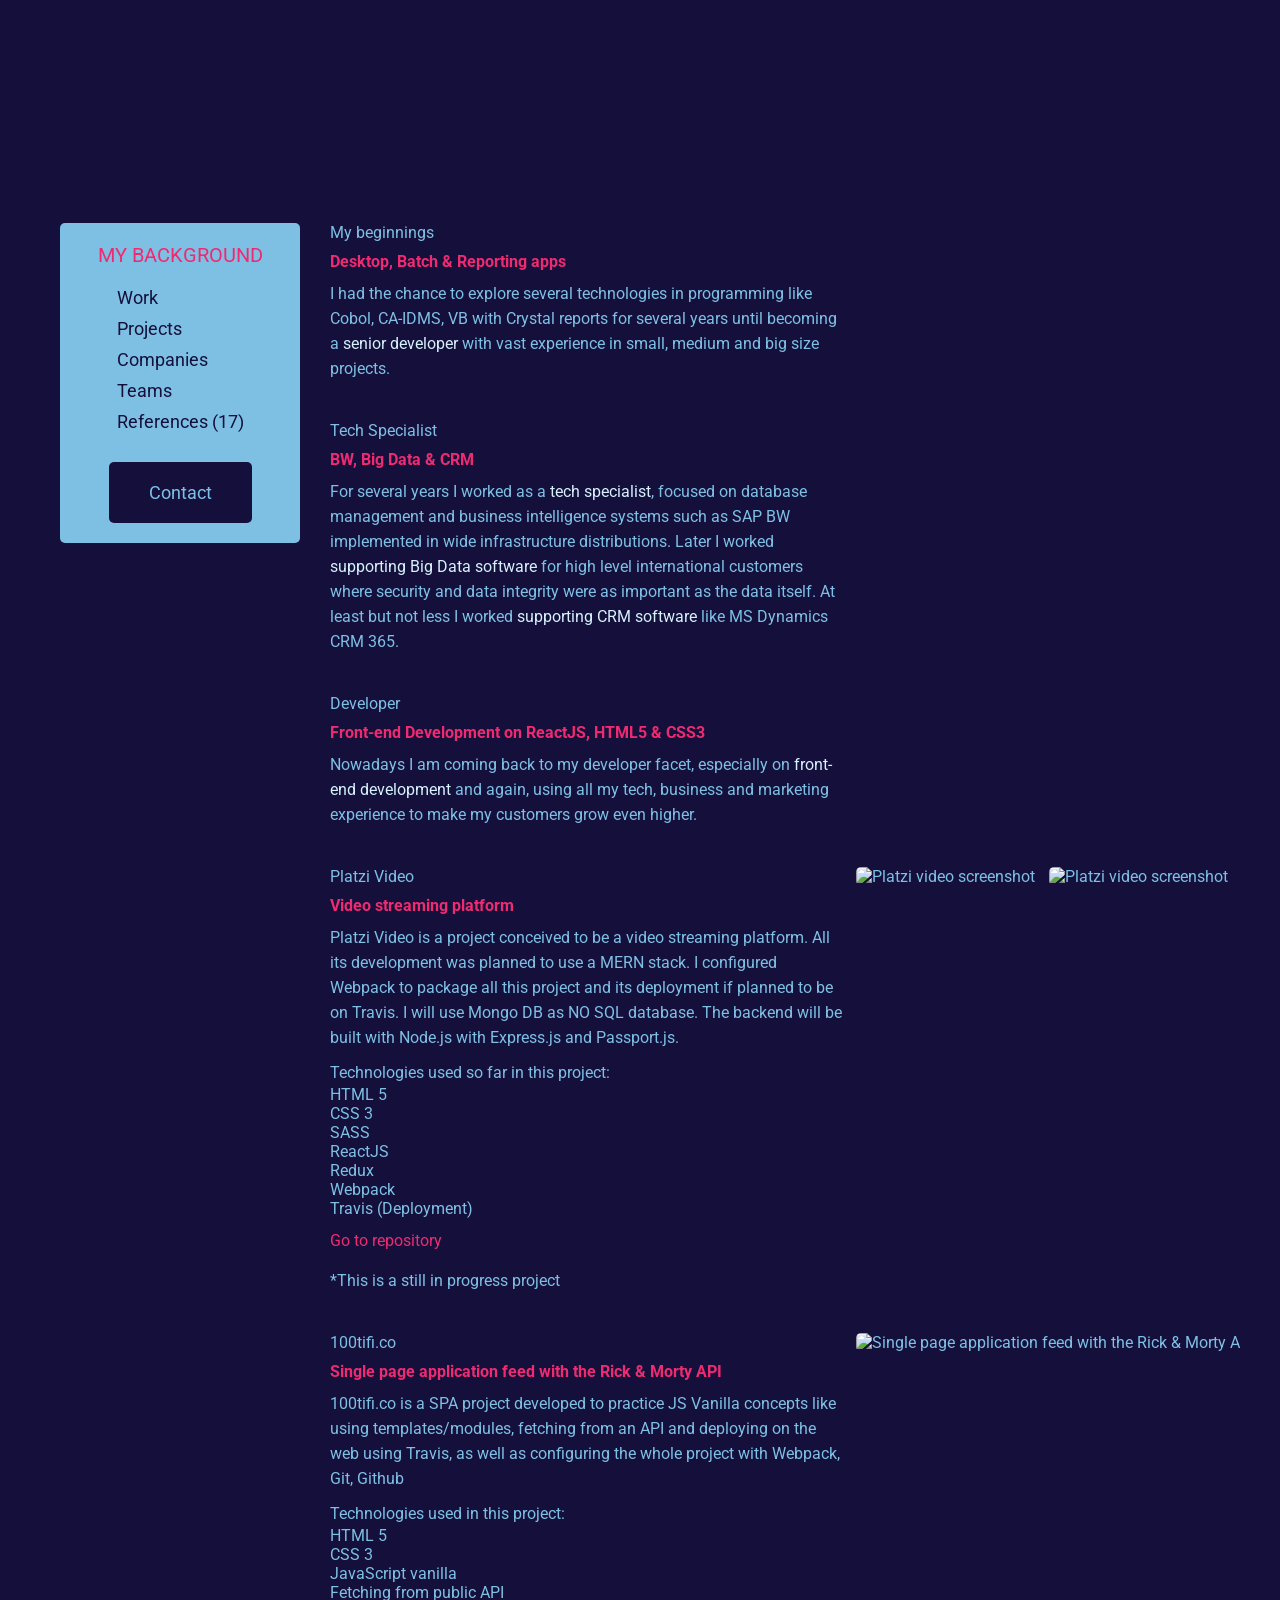
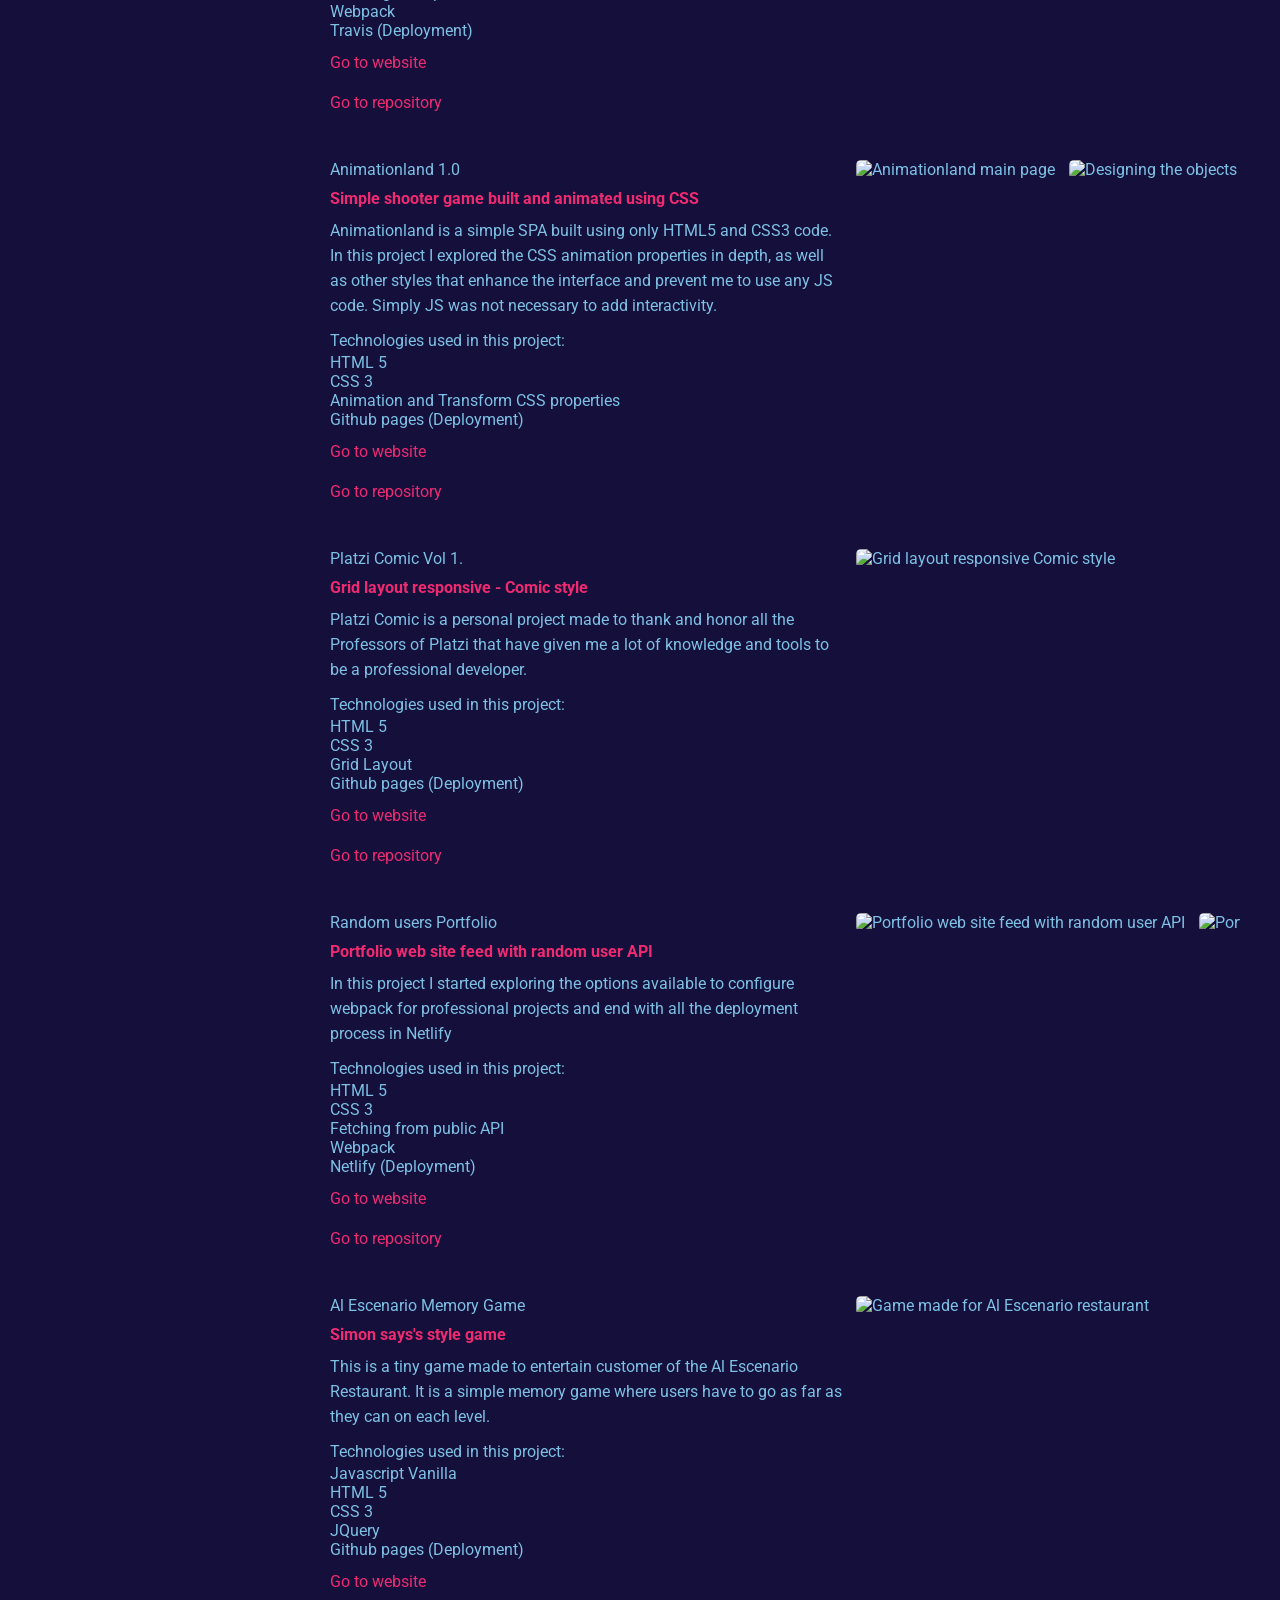
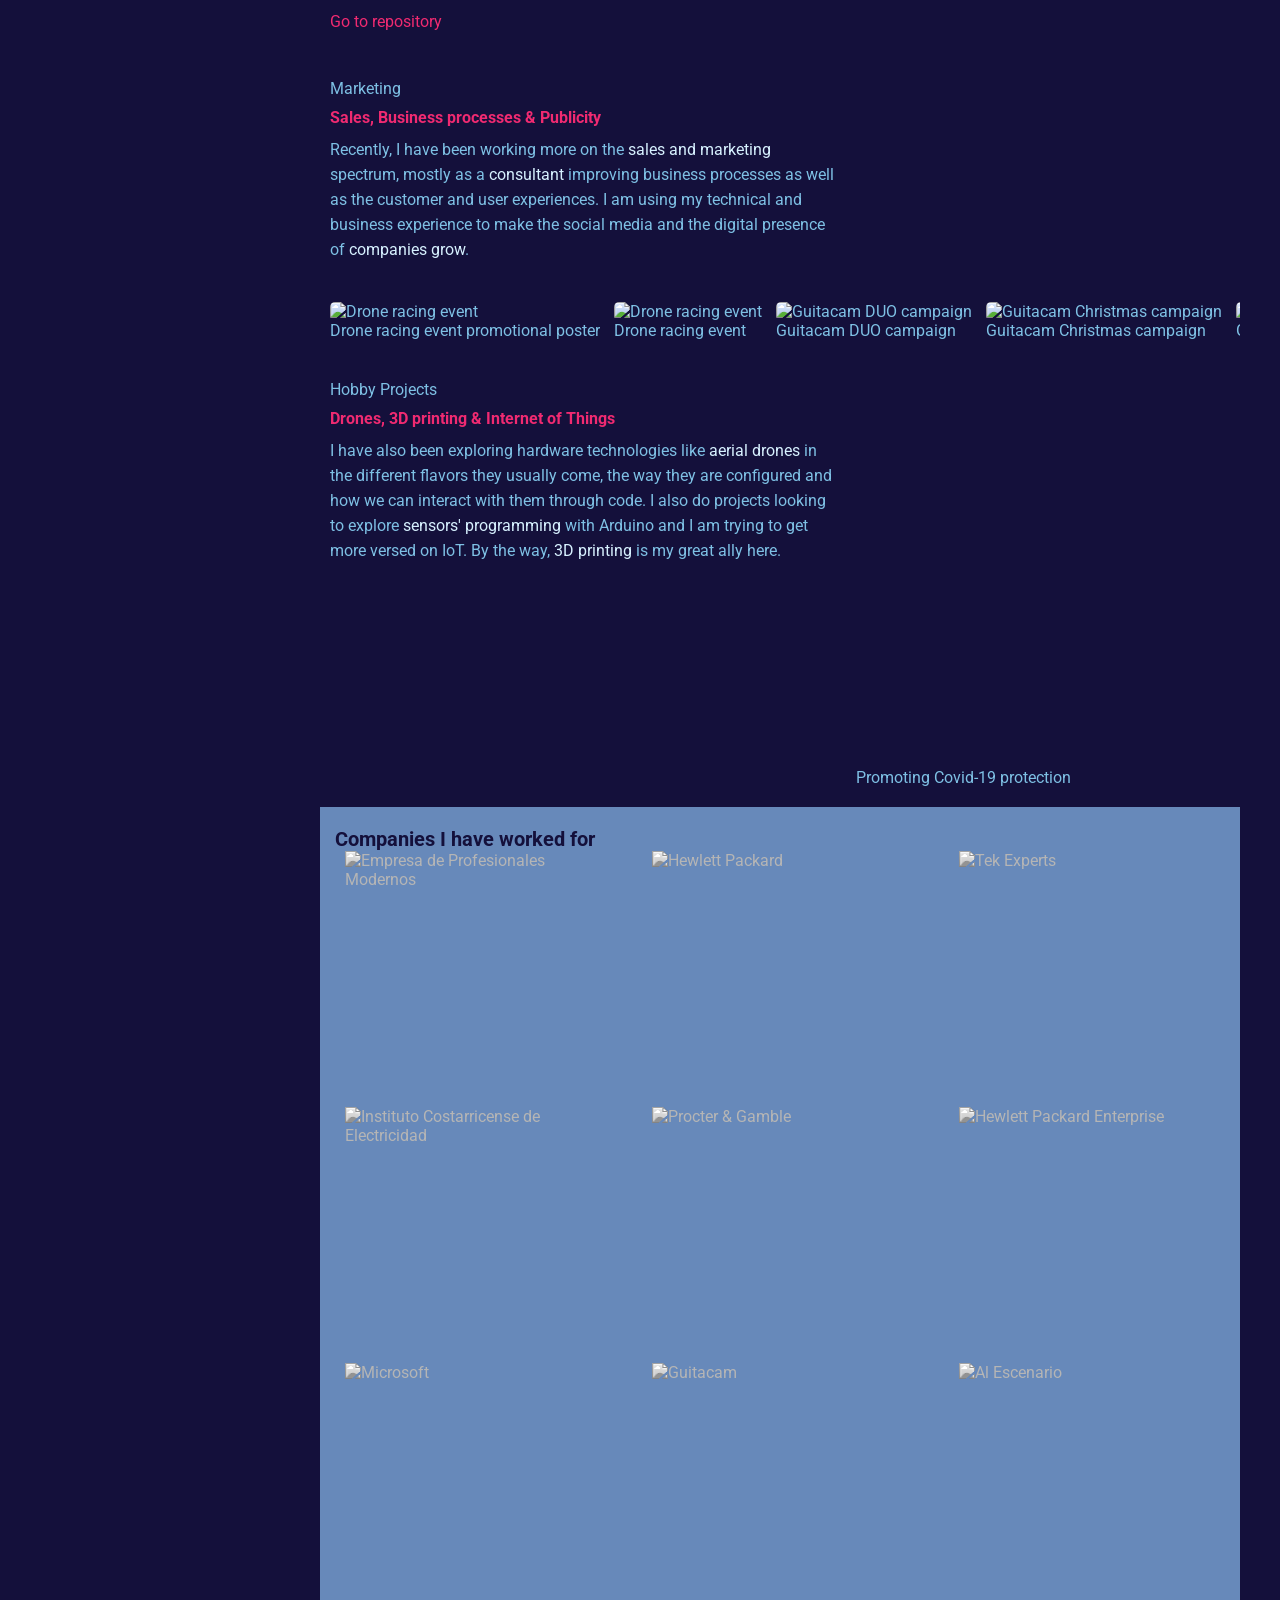
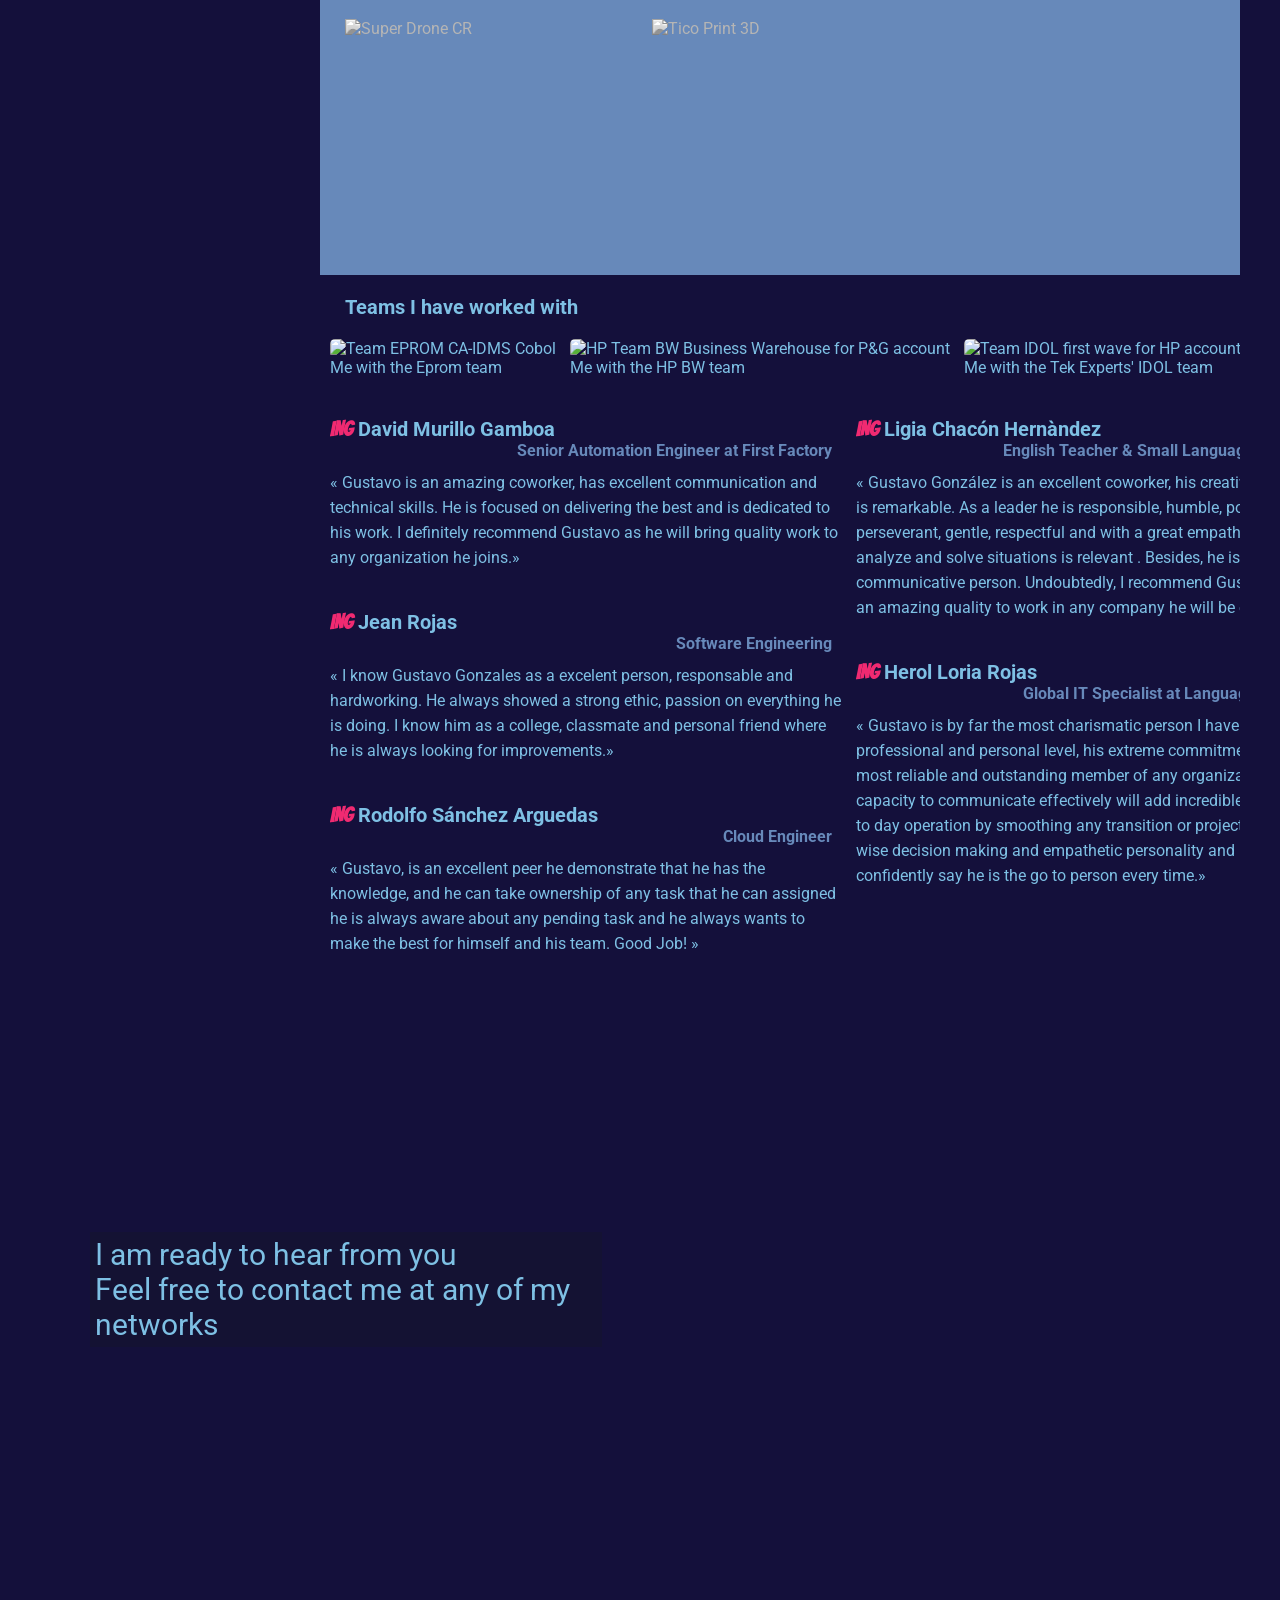
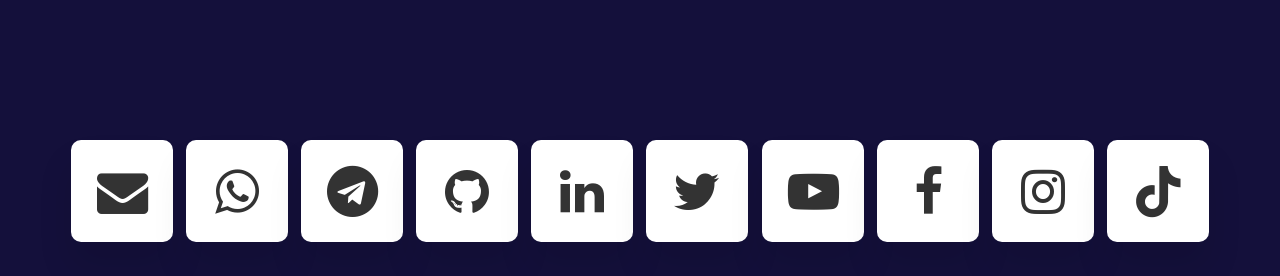
==== commit ce548c24: ":art: [ADD] Adding animations of scroll progress, social media tilt and background changing color an" ====
--- a/index.html
+++ b/index.html
@@ -9,12 +9,12 @@
 	<title>Gustavo Gonzalez Engineer Developer Technology Specialist</title>
 	<link rel="preconnect" href="https://fonts.gstatic.com">
 	<link href="https://fonts.googleapis.com/css2?family=Roboto:wght@300&display=swap" rel="stylesheet">
-	<link rel="preconnect" href="https://fonts.gstatic.com">
 	<link href="https://fonts.googleapis.com/css2?family=Bangers&display=swap" rel="stylesheet">
-	<link rel="stylesheet" href="https://cdnjs.cloudflare.com/ajax/libs/font-awesome/4.7.0/css/font-awesome.min.css">
+  <link rel="stylesheet" href="https://cdnjs.cloudflare.com/ajax/libs/font-awesome/4.7.0/css/font-awesome.css" integrity="sha512-5A8nwdMOWrSz20fDsjczgUidUBR8liPYU+WymTZP1lmY9G6Oc7HlZv156XqnsgNUzTyMefFTcsFH/tnJE/+xBg==" crossorigin="anonymous" referrerpolicy="no-referrer" />
 	<link rel="stylesheet" href="./Assets/tiktok/style.css">
-	<link rel="stylesheet" href="./Assets/youtube/style.css">
 	<link rel="stylesheet" href="estilos.css">
+	<link rel="stylesheet" href="./progressBar.css">
+	<link rel="stylesheet" href="./socialMedia.css">
 </head>
 <body>
 	<header>
@@ -86,7 +86,6 @@
 							<h1 class="work-desc__title">Developer</h1>
 							<h4 class="work-desc__subtitle">Front-end Development on ReactJS, HTML5 & CSS3</h4>
 							<p>Nowadays I am coming back to my developer facet, especially on <span>front-end development</span> and again, using all my tech, business and marketing experience to make my customers grow even higher.</p>
-							<h3 class="work-desk-slide"><<< Slide aside <<<</h3>
 						</div>
 					</div>
 				</section>
@@ -112,6 +111,7 @@
 								</a>
 							</div>
 							<p>*This is a still in progress project</p>
+							<h3 class="work-desk-slide"><<< Slide aside <<<</h3>
 						</div>
 						<div class="work-picture work-post__item">
 							<a href="https://github.com/Gustavolando/platzivideo" target="_blank" rel="noopener noreferrer">
@@ -155,6 +155,7 @@
 									<p id="repo-link">Go to repository</p>
 								</a>
 							</div>
+							<h3 class="work-desk-slide"><<< Slide aside <<<</h3>
 						</div>
 						<div class="work-picture work-post__item">
 							<a href="https://gustavolando.github.io/100tifi.co/" target="_blank" rel="noopener noreferrer">
@@ -191,6 +192,7 @@
 									<p id="repo-link">Go to repository</p>
 								</a>
 							</div>
+							<h3 class="work-desk-slide"><<< Slide aside <<<</h3>
 						</div>
 						<div class="work-picture work-post__item">
 							<a href="https://gustavolando.github.io/animationland/" target="_blank" rel="noopener noreferrer">
@@ -227,6 +229,7 @@
 									<p id="repo-link">Go to repository</p>
 								</a>
 							</div>
+							<h3 class="work-desk-slide"><<< Slide aside <<<</h3>
 						</div>
 						<div class="work-picture work-post__item">
 							<a href="https://gustavolando.github.io/platzi-comic" target="_blank" rel="noopener noreferrer">
@@ -259,6 +262,7 @@
 									<p id="repo-link">Go to repository</p>
 								</a>
 							</div>
+							<h3 class="work-desk-slide"><<< Slide aside <<<</h3>
 						</div>
 						<div class="work-picture work-post__item">
 							<a href="https://affectionate-nobel-6bcb69.netlify.app/" target="_blank" rel="noopener noreferrer">
@@ -296,6 +300,7 @@
 									<p id="repo-link">Go to repository</p>
 								</a>
 							</div>
+							<h3 class="work-desk-slide"><<< Slide aside <<<</h3>
 						</div>
 						<div class="work-picture work-post__item">
 							<a href="https://gustavolando.github.io/guitagames_simon/common/juego_secuencia.html" target="_blank" rel="noopener noreferrer">
@@ -310,7 +315,6 @@
 							<h1 class="work-desc__title">Marketing</h1>
 							<h4 class="work-desc__subtitle">Sales, Business processes & Publicity</h4>
 							<p>Recently, I have been working more on the <span>sales and marketing</span> spectrum, mostly as a <span>consultant</span> improving business processes as well as the customer and user experiences.  I am using my technical and business experience to make the social media and the digital presence of <span>companies grow</span>.</p>
-							<h3 class="work-desk-slide"><<< Slide aside <<<</h3>
 						</div>
 					</div>
 				</section>
@@ -521,59 +525,105 @@
 		</section>
 		<section class="contact" id="contact">
 			<div class="contact__container">
-				<div class="contact__socialnetwork">
-					<a href="https://github.com/Gustavolando" target="_blank" rel="noopener noreferrer">
-						<i class="contact__socialnetwork-logo fa fa-github"></i>
-					</a>
+				<div class="contact__cta">
+					<p>I am ready to hear from you</p>
+					<p>Feel free to contact me at any of my networks</p>
 				</div>
-				<div class="contact__socialnetwork">
-					<a href="https://www.linkedin.com/in/votagus/" target="_blank" rel="noopener noreferrer">
-						<i class="contact__socialnetwork-logo fa fa-linkedin"></i>
-					</a>
-				</div>
-				<div class="contact__socialnetwork">
-					<a href="https://twitter.com/IngGustavoGM" target="_blank" rel="noopener noreferrer">
-						<i class="contact__socialnetwork-logo fa fa-twitter"></i>
-					</a>
-				</div>
-				<div class="contact__socialnetwork">
-					<a href="https://www.facebook.com/vtgus/	" target="_blank" rel="noopener noreferrer">
-						<i class="contact__socialnetwork-logo fa fa-facebook"></i>
-					</a>
-				</div>
-				<div class="contact__socialnetwork">
-					<a href="https://www.instagram.com/votagustkd/?hl=es-la" target="_blank" rel="noopener noreferrer">
-						<i class="contact__socialnetwork-logo fa fa-instagram"></i>
-					</a>
-				</div>
-				<div class="contact__socialnetwork">
-					<a href="https://www.youtube.com/channel/UCBN_7mqrUVrxJ3oFsVSqJEQ" target="_blank" rel="noopener noreferrer">
-						<i class="contact__socialnetwork-logo fa icon-youtube"></i>
-					</a>
-				</div>
-				<div class="contact__socialnetwork">
-					<a href="https://www.tiktok.com/@gustavogonzalez799" target="_blank" rel="noopener noreferrer">
-						<i class="contact__socialnetwork-logo fa icon-tiktok"></i>
-					</a>
-				</div>
-				<div class="contact__message">
-					<a href="mailto:votagus@gmail.com?subject=Hi%20Gustavo&body=Hi%20Gustavo" target="_blank" rel="noopener noreferrer">
-						<i class="contact__socialnetwork-logo fa fa-envelope"></i>
-						<p>votagus@gmail.com</p>
-					</a>
-				</div>
-				<div class="contact__message">
-					<a href="https://wa.me/50688407297?text=Hi%20Gustavo" target="_blank" rel="noopener noreferrer">
-						<i class="contact__socialnetwork-logo fa fa-whatsapp"></i>
-						<p>+506 88407297</p>
-					</a>
-				</div>
-			</div>
-			<div class="contact__cta">
-				<p>I am ready to hear from you</p>
-				<p>Feel free to contact me at any of my networks or by direct message at whatsapp or email</p>
+				<ul class="sci">
+					<li data-text="email" data-color="#c71610">
+						<a href="mailto:votagus@gmail.com?subject=Hi%20Gustavo&body=Hi%20Gustavo" target="_blank" rel="noopener noreferrer" class="mail">
+							<i class="fa fa-envelope" aria-hidden="true"></i>
+						</a>
+					</li>
+					<li data-text="whatsapp" data-color="#25D366">
+						<a href="https://wa.me/50688407297?text=Hi%20Gustavo" target="_blank" rel="noopener noreferrer" class="whatsapp">
+							<i class="fa fa-whatsapp" aria-hidden="true"></i>
+						</a>
+					</li>
+					<li data-text="telegram" data-color="#0088cc">
+						<a href="https://t.me/inggustavog" target="_blank" rel="noopener noreferrer" class="telegram">
+							<i class="fa fa-telegram" aria-hidden="true"></i>
+						</a>
+					</li>
+					<li data-text="github" data-color="#1d202d">
+						<a href="https://github.com/Gustavolando" target="_blank" rel="noopener noreferrer" class="github">
+							<i class="fa fa-github" aria-hidden="true"></i>
+						</a>
+					</li>
+					<li data-text="linkedin" data-color="#0072b1">
+						<a href="https://www.linkedin.com/in/votagus/" target="_blank" rel="noopener noreferrer" class="linkedin">
+							<i class="fa fa-linkedin" aria-hidden="true"></i>
+						</a>
+					</li>
+					<li data-text="twitter" data-color="#0099ff">
+						<a href="https://twitter.com/IngGustavoGM" target="_blank" rel="noopener noreferrer" class="twitter">
+							<i class="fa fa-twitter" aria-hidden="true"></i>
+						</a>
+					</li>
+					<li data-text="youtube" data-color="#bb0000">
+						<a href="https://www.youtube.com/channel/UCBN_7mqrUVrxJ3oFsVSqJEQ" target="_blank" rel="noopener noreferrer" class="youtube">
+							<i class="fa fa-youtube-play" aria-hidden="true"></i>
+						</a>
+					</li>
+					<li data-text="facebook" data-color="#1877f2">
+						<a href="https://www.facebook.com/vtgus/" target="_blank" rel="noopener noreferrer" class="facebook">
+							<i class="fa fa-facebook" aria-hidden="true"></i>
+						</a>
+					</li>
+					<li data-text="instagram" data-color="#e4405f">
+						<a href="https://www.instagram.com/votagustkd/" target="_blank" rel="noopener noreferrer" class="instagram">
+							<i class="fa fa-instagram" aria-hidden="true"></i>
+						</a>
+					</li>
+					<li data-text="tiktok" data-color="#000000">
+						<a href="https://www.tiktok.com/@inggustavog" target="_blank" rel="noopener noreferrer" class="tiktok">
+							<i class="fa icon-tiktok"></i>
+						</a>
+					</li>
+				</ul>
 			</div>
 		</section>
 	</main>
-</body>
+  <div id="cursorMeter">
+    <div id="percent">Page Scrolled</div>
+    <div id="scrollPath">
+      <div id="progressBar"></div>
+    </div>
+  </div>
+  <script src="./progressBar.js"></script>
+  <script src="./vanilla-tilt.min.js"></script>
+  <script>
+		VanillaTilt.init(document.querySelectorAll(".sci li a"), {
+			max: 30,
+	  	speed: 400,
+      glare: true,
+      "max-glare": 1
+  	});
+
+    let list = document.querySelectorAll('.sci li')
+    let bg = document.querySelector('.contact__container')
+		let cta = document.querySelector('.contact__cta')
+    list.forEach(elements => {
+      elements.addEventListener('mouseenter', function (event) {
+        let color = event.target.getAttribute('data-color')
+        let icon = event.target.getAttribute('data-text')
+        if (icon === 'instagram') {
+          bg.style = 'background: radial-gradient(circle farthest-corner at 35% 90%, #fec564, transparent 50%), radial-gradient(circle farthest-corner at 0 140%, #fec564, transparent 50%), radial-gradient(ellipse farthest-corner at 0 -25%, #5258cf, transparent 50%), radial-gradient(ellipse farthest-corner at 20% -50%, #5258cf, transparent 50%), radial-gradient(ellipse farthest-corner at 100% 0, #893dc2, transparent 50%), radial-gradient(ellipse farthest-corner at 60% -20%, #893dc2, transparent 50%), radial-gradient(ellipse farthest-corner at 100% 100%, #d9317a, transparent), linear-gradient(#6559ca, #bc318f 30%, #e33f5f 50%, #f77638 70%, #fec66d 100%);'
+        } else {
+          bg.style.background = color
+        }
+				cta.style.opacity = 0
+      })
+      elements.addEventListener('mouseleave', function (event) {
+        let icon = event.target.getAttribute('data-text')
+        if (icon === 'instagram') {
+          bg.style = 'background: transparent;'
+        } else {
+          bg.style.backgroundColor = 'transparent'
+        }
+				cta.style.opacity = 1
+      })
+    })
+  </script>
+	</body>
 </html>
--- a/estilos.css
+++ b/estilos.css
@@ -39,7 +39,6 @@
 /* * ============================== */
 
 .navbar {
-	/* background: linear-gradient(to bottom, var(--secundary-color), var(--primary-color)); */
 	background: var(--primary-color);
 	position: sticky;
 	top: 0;
@@ -107,7 +106,7 @@
 }
 
 .cover {
-  height: 100vh;	
+  height: calc(100vh - 3.8rem);	
 	display: flex;
 	background-image: url("https://i.ibb.co/d5tz7TZ/ing-gustavo-gonzalez-color-big.jpg");
 	background-repeat: no-repeat;
@@ -117,7 +116,7 @@
 }
 
 .cover img {
-	height: 100vh;
+	height: 100%;
 	width: 100vw;
 	vertical-align: bottom;
 	object-fit: cover;
@@ -136,8 +135,8 @@
 .cover .cover__desc::before {
 	content: '';
   position: absolute;
-  width: 130%;
-	left: -15%;
+  width: 150%;
+	left: -25%;
 	top: calc(50% - 70px);
   height: 140px;
   background: linear-gradient(to right, var(--light-color), var(--light-color), var(--highlight-color), var(--highlight-color));
@@ -212,8 +211,8 @@
 .about__desciption::before {
 	content: '';
   position: absolute;
-  width: 140%;
-	left: -20%; /* 50% - (height / 2) */
+  width: 170%;
+	left: -35%; /* 50% - (height / 2) */
 	top: calc(50% - 70px);
   height: 140px;
   background: linear-gradient(to right, var(--light-color), var(--light-color), var(--highlight-color), var(--highlight-color));
@@ -305,8 +304,6 @@
 .work-picture .work-picture_img, .work-picture .work-picture_video {
 	height: 30vw;
 	border-radius: 5px;
-	/* margin-left: auto;
-	margin-right: auto; */
 }	
 
 .work-content .work-desc__title {
@@ -335,7 +332,6 @@
 }	
 
 .work-content p span {
-	/* color: var(--highlight-color); */
 	color: var(--light-color-span);
 }
 
@@ -393,8 +389,7 @@
 	height: 100%;
 	top: 20px;
 	margin: 20px;
-	/* padding: 20px; */
-	border-radius: 20px;
+	border-radius: 5px;
 	
 }
 
@@ -405,34 +400,12 @@
 	align-items: center;
 	flex-direction: column;
 	position: relative;
-	border-radius: 20px;
+	border-radius: 5px;
 	margin: 0px;
 	padding: 0px;
 	width: 100%;
 	height: 100%;
 	overflow: hidden;
-}
-
-.work-index::before {
-	content: '';
-  position: absolute;
-  height: 140%;
-	top: -15%;
-	left: calc(50% - 70px);
-  width: 140px;
-  background: linear-gradient(to bottom, var(--secundary-color), var(--secundary-color), var(--highlight-color), var(--highlight-color));
-  animation: animate 10s linear infinite;
-	z-index: 0;
-} 
-
-.work-index::after {
-	content: '';
-  position: absolute;
-	background-color: rgba(21, 20, 49, 70%);
-  background: var(--light-color);
-  inset: 4px;
-  border-radius: 16px;
-	z-index: 1;
 }
 
 aside .work-index-title {
@@ -443,6 +416,7 @@
 	text-transform: uppercase;
 	margin-bottom: 20px;
 	margin-top: 20px;
+	padding: 0 10px;
 	color: var(--highlight-color);
 }
 
@@ -454,18 +428,12 @@
 	color: var(--primary-color);
 }
 
-/* aside .work-index-title {
-	position: relative;
-	z-index: 10;
-	color: var(--light-color);
-} */
-
 aside p {
 	position: relative;
 	z-index: 10;
 	margin-top: 20px;
 	margin-bottom: 20px;
-	padding: 20px 30px;
+	padding: 20px 40px;
 	text-align: center;
 	background: var(--primary-color);
 	color: var(--light-color);
@@ -507,6 +475,12 @@
 .companies__container img {
 	width: 20vw;
 	height: 20vw;
+	filter: grayscale(100%);
+	transition: 0.3s;
+}
+
+.companies__container img:hover {
+	filter: grayscale(0);
 }
 
 .companies__container div:nth-child(1) {
@@ -563,50 +537,40 @@
 
 main {
 	min-height: 100vh;
+	width: 100%;
 }
 
 .contact {
   height: 100vh;	
-	display: flex;
-	align-items: center;
+	min-height: 100vh;
 	background-image: url("https://i.ibb.co/JH6sdY2/contact-ing-gustavo-gonzalez-big.jpg");
 	background-repeat: no-repeat;
 	background-size: cover;
 	background-position-x: right;
 }
 
+.contact__container {
+  display: flex;
+  justify-content: space-between;
+  align-items: center;
+  min-height: 100vh;
+  width: 100%;
+  transition: 0.5s;
+  background: transparent;
+  flex-direction: column;
+}
 .contact__cta  {
-	position: relative;
-	left: -10vw;
-	color: var(--light-color);
-	/* text-shadow: 2px 2px 5px var(--secundary-color); */
+  position: relative;
+  margin-left: 10vh;
+	margin-top: 20%;
+	padding: 5px;
+	align-self: flex-start;
+	color: var(--light-color);
 	font-size: 3rem;
 	background-color: rgba(21, 20, 49, 70%);
-	padding: 4px 4px 8px 4px;
 	max-width: 40vw;
-}
-
-.contact__container {
-	display: flex;
-	flex-direction: column;	
-	align-items: flex-start;
-	justify-content: center;
-	text-align: center;
-}
-
-.contact_socialnetwork {
-	align-self: center;
-}
-
-.contact__socialnetwork img {
-	height: 39vh;
-}
-
-.contact__container a {
-	display: flex;
-	flex-direction: row;
-	align-items: center;
-	text-decoration: none;
+	opacity: 1;
+  transition: 0.5s;
 }
 
 .contact__message p {
@@ -615,94 +579,6 @@
 	padding-left: 5px;
 }
 
-.contact__container div:nth-child(1) {
-  grid-column: 1 / 2;
-  grid-row: 1 / 3;
-}
-.contact__container div:nth-child(2) {
-	grid-column: 2 / 3;
-  grid-row: 1 / 2;
-}
-.contact__container div:nth-child(3) {
-	grid-column: 3 / 4;
-  grid-row: 1 / 2;
-}
-.contact__container div:nth-child(4) {
-	grid-column: 4 / 5;
-  grid-row: 1 / 2;
-}
-.contact__container div:nth-child(5) {
-	grid-column: 2 / 3;
-  grid-row: 2 / 3;
-}
-.contact__container div:nth-child(6) {
-	grid-column: 3 / 4;
-  grid-row: 2 / 3;
-}
-.contact__container div:nth-child(7) {
-  grid-column: 4 / 5;
-  grid-row: 2 / 3;
-}
-
-.fa {
-	display: flex;
-	justify-content: center;
-	align-items: center;
-  font-size: 5vh;
-  width: 10vh;
-	height: 10vh;
-  text-align: center;
-}
-
-.fa:hover {
-	text-decoration: none;
-	opacity: 0.7;
-}
-
-.fa-github {
-  background: #000000;
-  color: white;
-}
-
-.fa-facebook {
-  background: #3B5998;
-  color: white;
-}
-
-.fa-twitter {
-  background: #1DA1F2;
-  color: white;
-}
-
-.fa-linkedin {
-  background: #0072b1;
-  color: white;
-}
-
-.icon-youtube {
-  background: #bb0000;
-  color: white;
-}
-
-.fa-instagram {
-	background: radial-gradient(circle farthest-corner at 35% 90%, #fec564, transparent 50%), radial-gradient(circle farthest-corner at 0 140%, #fec564, transparent 50%), radial-gradient(ellipse farthest-corner at 0 -25%, #5258cf, transparent 50%), radial-gradient(ellipse farthest-corner at 20% -50%, #5258cf, transparent 50%), radial-gradient(ellipse farthest-corner at 100% 0, #893dc2, transparent 50%), radial-gradient(ellipse farthest-corner at 60% -20%, #893dc2, transparent 50%), radial-gradient(ellipse farthest-corner at 100% 100%, #d9317a, transparent), linear-gradient(#6559ca, #bc318f 30%, #e33f5f 50%, #f77638 70%, #fec66d 100%);
-  color: white;
-}
-
-.fa-envelope {
-	background: white;
-	color: 	#c71610;
-}
-
-.fa-whatsapp {
-	background: #25D366;
-	color: white;
-}
-
-.icon-tiktok {
-	background: black;
-	color: white;
-}
 /* * ============================== */
 /* * ========== FOOTER ============ */
 /* * ============================== */
@@ -782,10 +658,6 @@
 	.cover .cover__desc {
 		background-color: transparent;
 		text-shadow: 2px 2px 4px var(--primary-color);
-	}
-
-	.cover .cover-boton {
-		/* margin-bottom: 30px; */
 	}
 
 	aside {
@@ -904,35 +776,17 @@
 		text-align: left;
 	}
 	
-	.fa {
-		font-size: 10vw;
-		width: 15vw;
-		height: 15vw;
-	}
-	
 	.contact {
 		background-image: url("https://i.ibb.co/JH6sdY2/contact-ing-gustavo-gonzalez-small.jpg");
-		justify-content: flex-end;
-		flex-direction: column;
-	}
-
-	.contact__container {
-		align-items: flex-end;
-		margin-left: auto;
-		margin-top: auto;
-		margin-bottom: auto;
-	}
-	
-	.contact__container a {
-		flex-direction: row-reverse;
 	}
 
 	.contact__cta {
-		/* background-color: var(--primary-color); */
 		position: relative;
 		left: 0;
 		font-size: 2.5rem;
 		max-width: 100%;
+		margin: 0;
+		padding: 5px;
 	}
 
 	.contact__cta p:last-child {
@@ -947,22 +801,11 @@
 }
 
 @media screen and (max-width: 960px) and (orientation: landscape) {
-	.fa {
-		font-size: 5vh;
-		width: 10vh;
-		height: 10vh;
-	}
-	
 	.contact {
 		flex-wrap: wrap;
 	}
 
-	.contact__container {
-		order: 2;
-	}
-	
 	.contact__cta {
-		order: 1;
 		margin-top: auto;
 		margin-bottom: auto;
 		max-width: 60vw;
@@ -972,6 +815,11 @@
 		font-size: 1rem;
 	}
 }
+
+/* ******************************* */
+/* ********** ANIMATIONS ********* */
+/* ******************************* */
+
 @keyframes animate {
   0% {
     transform: rotate(0deg);
--- a/progressBar.css
+++ b/progressBar.css
@@ -0,0 +1,72 @@
+@import url('https://fonts.googleapis.com/css2?family=Inconsolata:wght@200;300;400;500&display=swap');
+#cursorMeter {
+  position: fixed;
+  top: 0;
+  width: 400px;
+  height: 80px;
+  pointer-events: none;
+  z-index: 100000;
+}
+#scrollPath {
+  position: absolute;
+  bottom: 0;
+  left: 0;
+  width: 100%;
+  height: 10px;
+  background: #333;
+}
+#progressBar {
+  position: absolute;
+  top: 0;
+  left: 0;
+  height: 100%;
+  width: 0;
+  background: linear-gradient(to left, #008aff, #00ffe7);
+  animation: animateScroll 5s linear infinite;
+}
+#progressBar::before {
+  content: '';
+  position: absolute;
+  top: 0;
+  left: 0;
+  width: 100%;
+  height: 100%;
+  background: linear-gradient(to left, #008aff, #00ffe7);
+  filter: blur(10px);
+}
+#progressBar::after {
+  content: '';
+  position: absolute;
+  top: 0;
+  left: 0;
+  width: 100%;
+  height: 100%;
+  background: linear-gradient(to left, #008aff, #00ffe7);
+  filter: blur(30px);
+}
+
+@media screen and (max-width: 960px){
+  #cursorMeter {
+    display: none;
+  }
+}
+
+@keyframes animateScroll {
+  0%, 100% {
+    filter: hue-rotate(0deg);
+  }
+  50% {
+    filter: hue-rotate(360deg);
+  }
+}
+#percent {
+  font-family: 'Inconsolata';
+  position: absolute;
+  top: 30px;
+  left: 0;
+  color: #fff;
+  font-size: 1.2em;
+  padding: 2px 5px;
+  background: #fff;
+  color: #333;
+}
--- a/socialMedia.css
+++ b/socialMedia.css
@@ -0,0 +1,109 @@
+@import url('https://fonts.googleapis.com/css2?family=Poppins:wght@200;300;400;500;600;700;800;900&display=swap');
+.sci {
+  position: relative;
+  display: flex;
+  margin-bottom: 3vh;
+  margin-top: 3vh;
+  flex-wrap: wrap;
+  justify-content: center;
+}
+.sci li {
+  list-style: none;
+}
+.sci li::before {
+  font-family: 'Poppins', sans-serif; 
+  content: attr(data-text);
+  position: absolute;
+  top: 50%;
+  left: 50%;
+  transform: translate(-50%, calc(-70%));
+  font-size: 14vw;
+  pointer-events: none;
+  font-weight: 700;
+  transition: 0.5s;
+  color: #fff;
+  opacity: 0;
+}
+.sci li:hover::before {
+  opacity: 0.3;
+  transform: translate(-50%, calc(-50vh));
+}
+.sci li a {
+  position: relative;
+  display: inline-block;
+  width: 8vw;
+  height: 8vw;
+  background: #fff;
+  display: flex;
+  justify-content: center;
+  align-items: center;
+  color: #333;
+  border-radius: 10px;
+  text-decoration: none;
+  margin: 0.5vw;
+  font-size: 4vw;
+  transform-style: preserve-3d;
+  perspective: 500px;
+  box-shadow: 0 25px 35px rgba(0, 0, 0, 0.1);
+  transition: background 0.25s;
+}
+.js-tilt-glare {
+  border-radius: 10px;
+}
+.sci li a:hover.facebook {
+  background: #1877f2;
+}
+.sci li a:hover.youtube {
+  background: #bb0000;
+}
+.sci li a:hover.twitter {
+  background: #0099ff;
+}
+.sci li a:hover.instagram {
+  /* backgroun: #e4405f; */
+  background: radial-gradient(circle farthest-corner at 35% 90%, #fec564, transparent 50%), radial-gradient(circle farthest-corner at 0 140%, #fec564, transparent 50%), radial-gradient(ellipse farthest-corner at 0 -25%, #5258cf, transparent 50%), radial-gradient(ellipse farthest-corner at 20% -50%, #5258cf, transparent 50%), radial-gradient(ellipse farthest-corner at 100% 0, #893dc2, transparent 50%), radial-gradient(ellipse farthest-corner at 60% -20%, #893dc2, transparent 50%), radial-gradient(ellipse farthest-corner at 100% 100%, #d9317a, transparent), linear-gradient(#6559ca, #bc318f 30%, #e33f5f 50%, #f77638 70%, #fec66d 100%);
+}
+.sci li a:hover.telegram {
+  background: #0088cc;
+}
+.sci li a:hover.whatsapp {
+  background: #25D366;
+}
+.sci li a:hover.github {
+  background: #1d202d;
+}
+.sci li a:hover.mail {
+  background: #c71610;
+}
+.sci li a:hover.linkedin {
+  background: #0072b1;
+}
+.sci li a:hover.tiktok {
+  background: #000000;
+}
+.sci li a .fa {
+  transition: 0.25s;
+  pointer-events: none;
+}
+.sci li a:hover .fa {
+  color: #fff;
+  transform: scale(1.75) translateZ(50px);
+}
+@media screen and (max-width: 960px) {
+  .sci li a {
+    width: 16vw;
+    height: 16vw;
+    font-size: 8vw;
+  }
+  .sci li a:hover .fa {
+    color: #fff;
+    transform: scale(1.3);
+  }
+}
+@media screen and (max-width: 960px) and (orientation: landscape) {
+  .sci li a {
+    width: 8vw;
+    height: 8vw;
+    font-size: 4vw;
+  }
+}
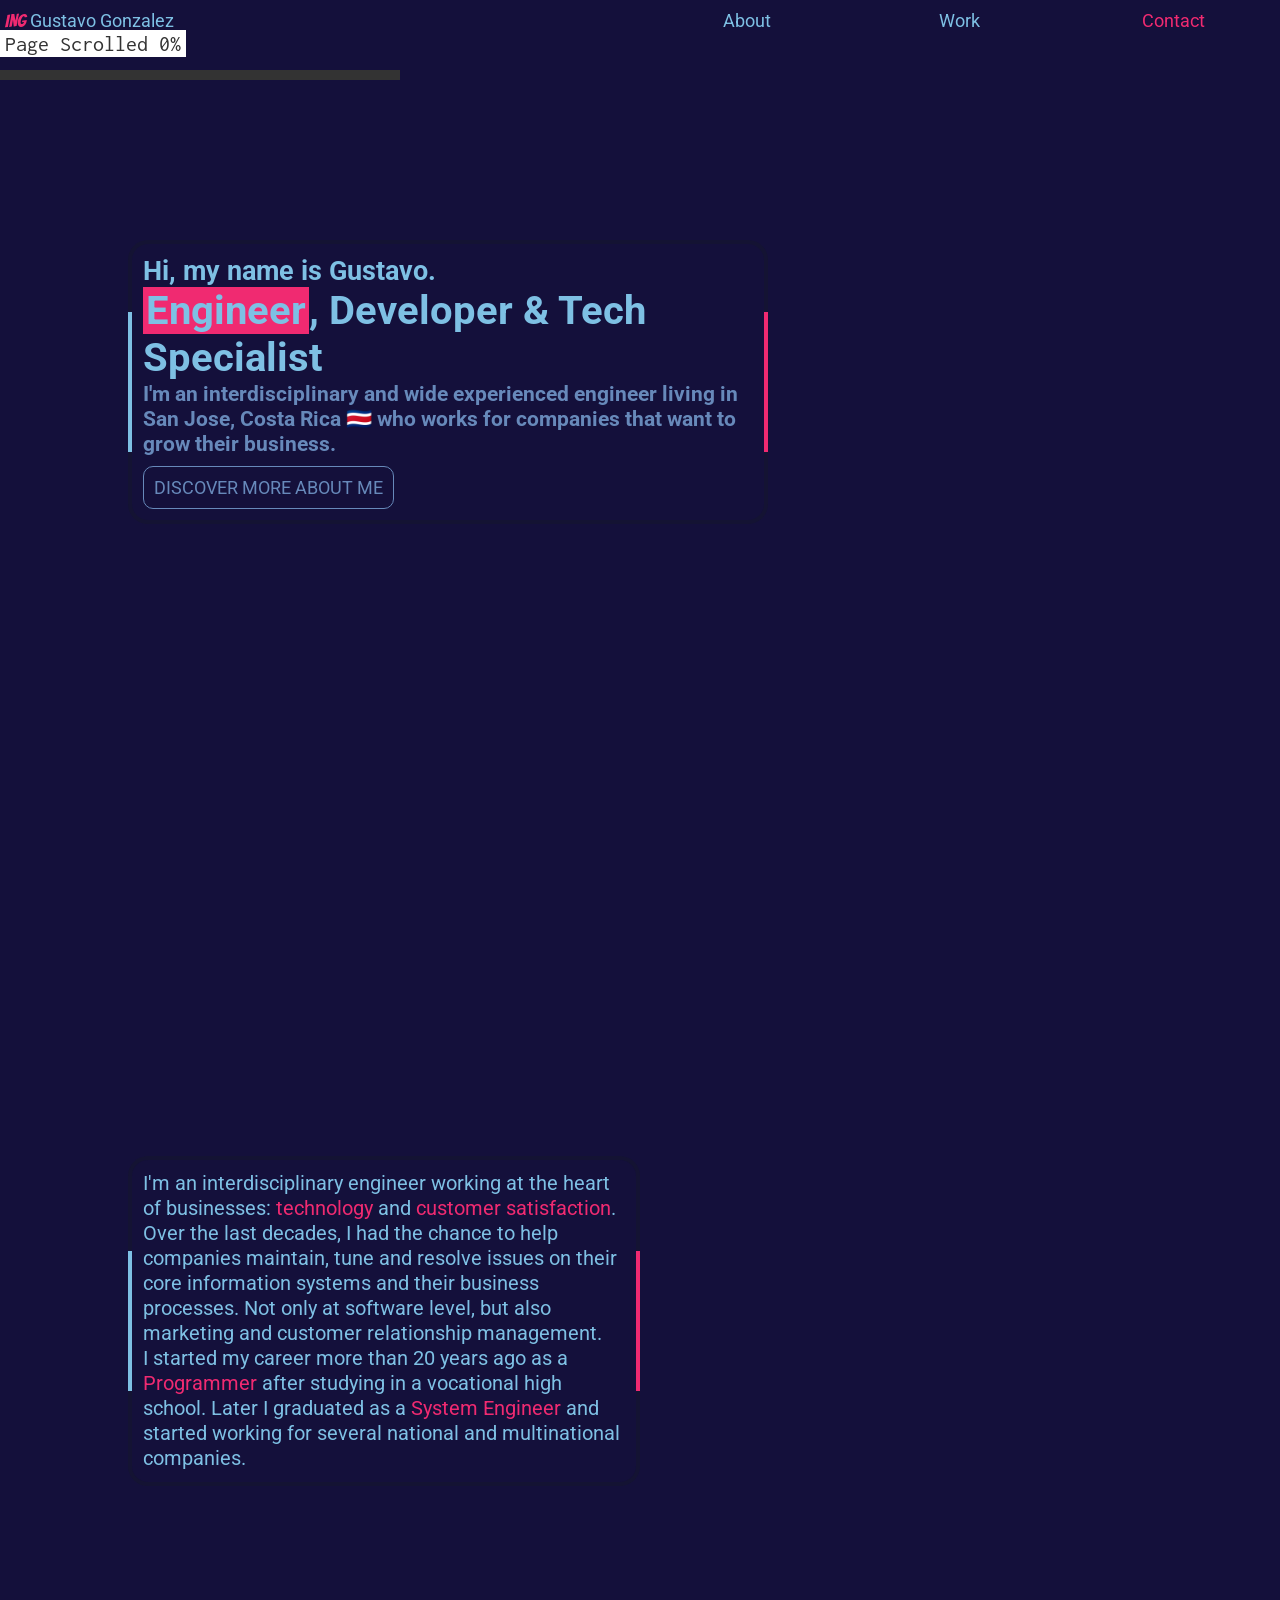
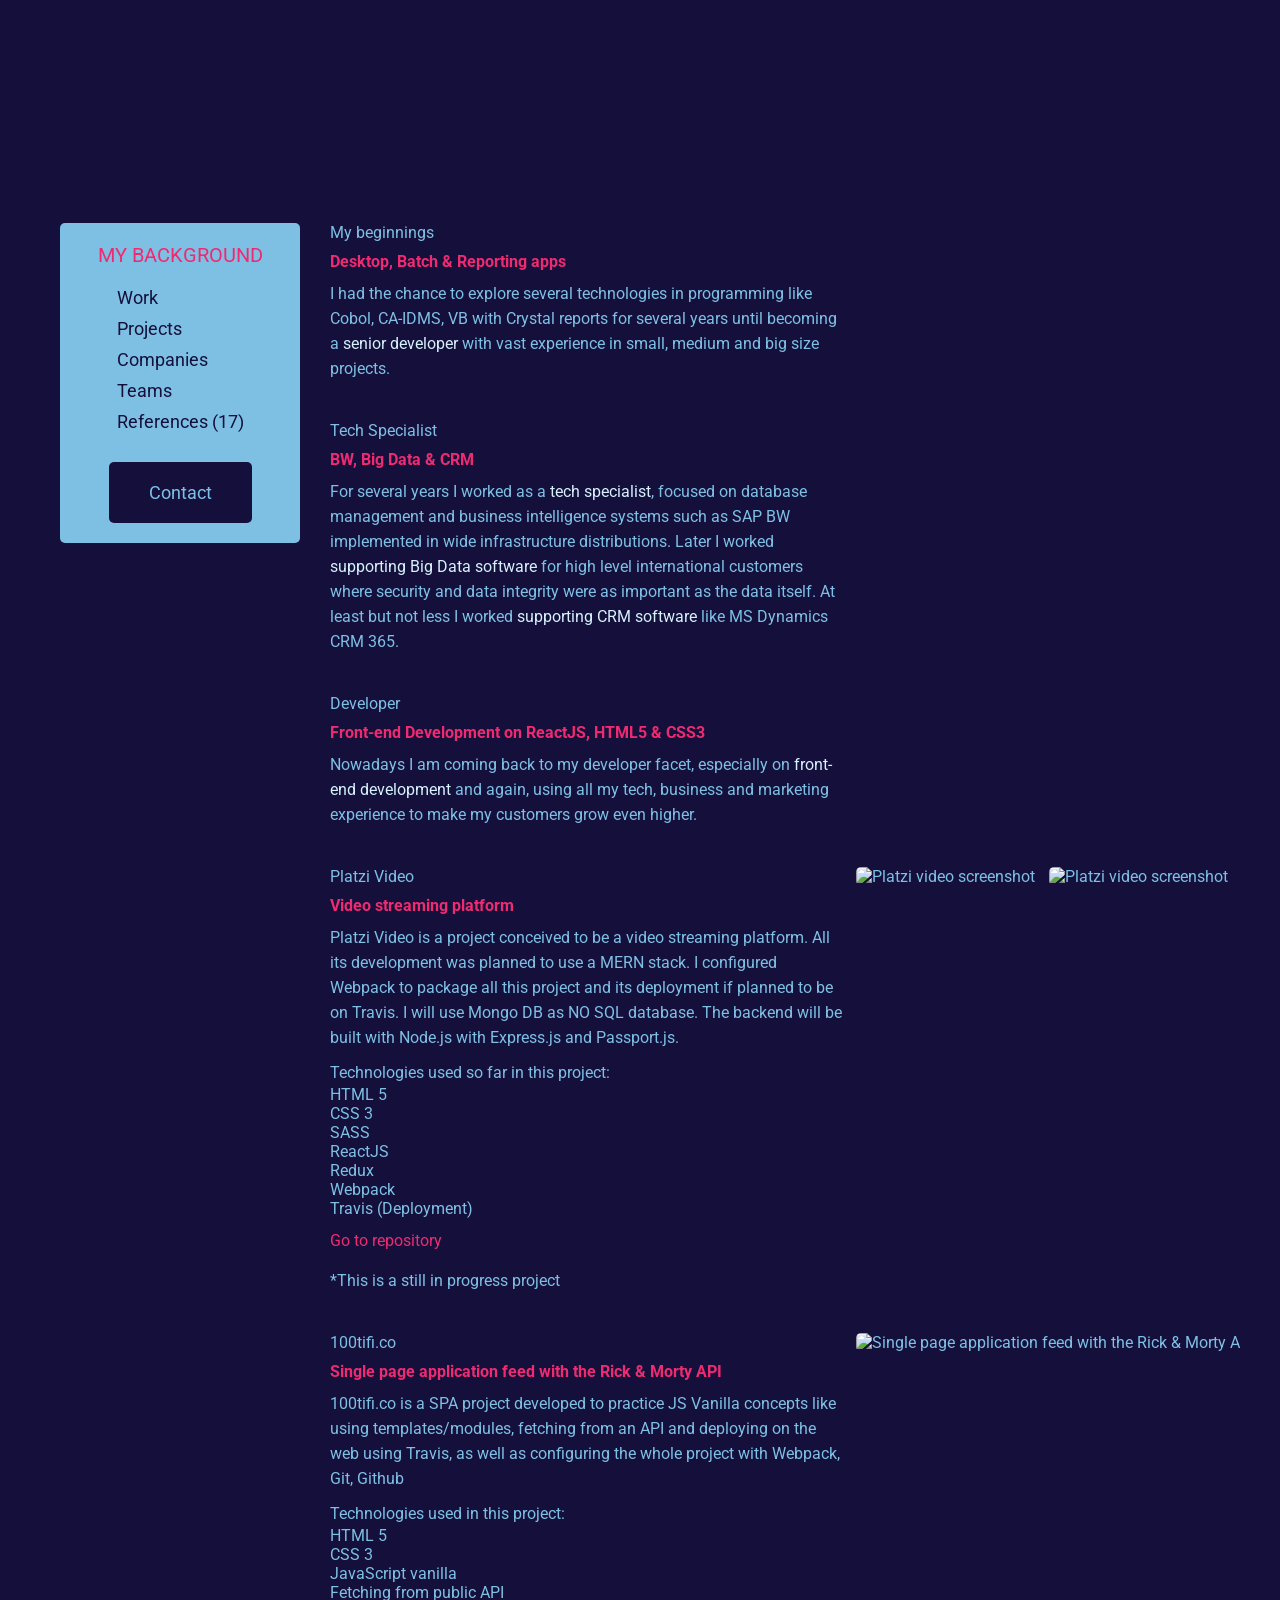
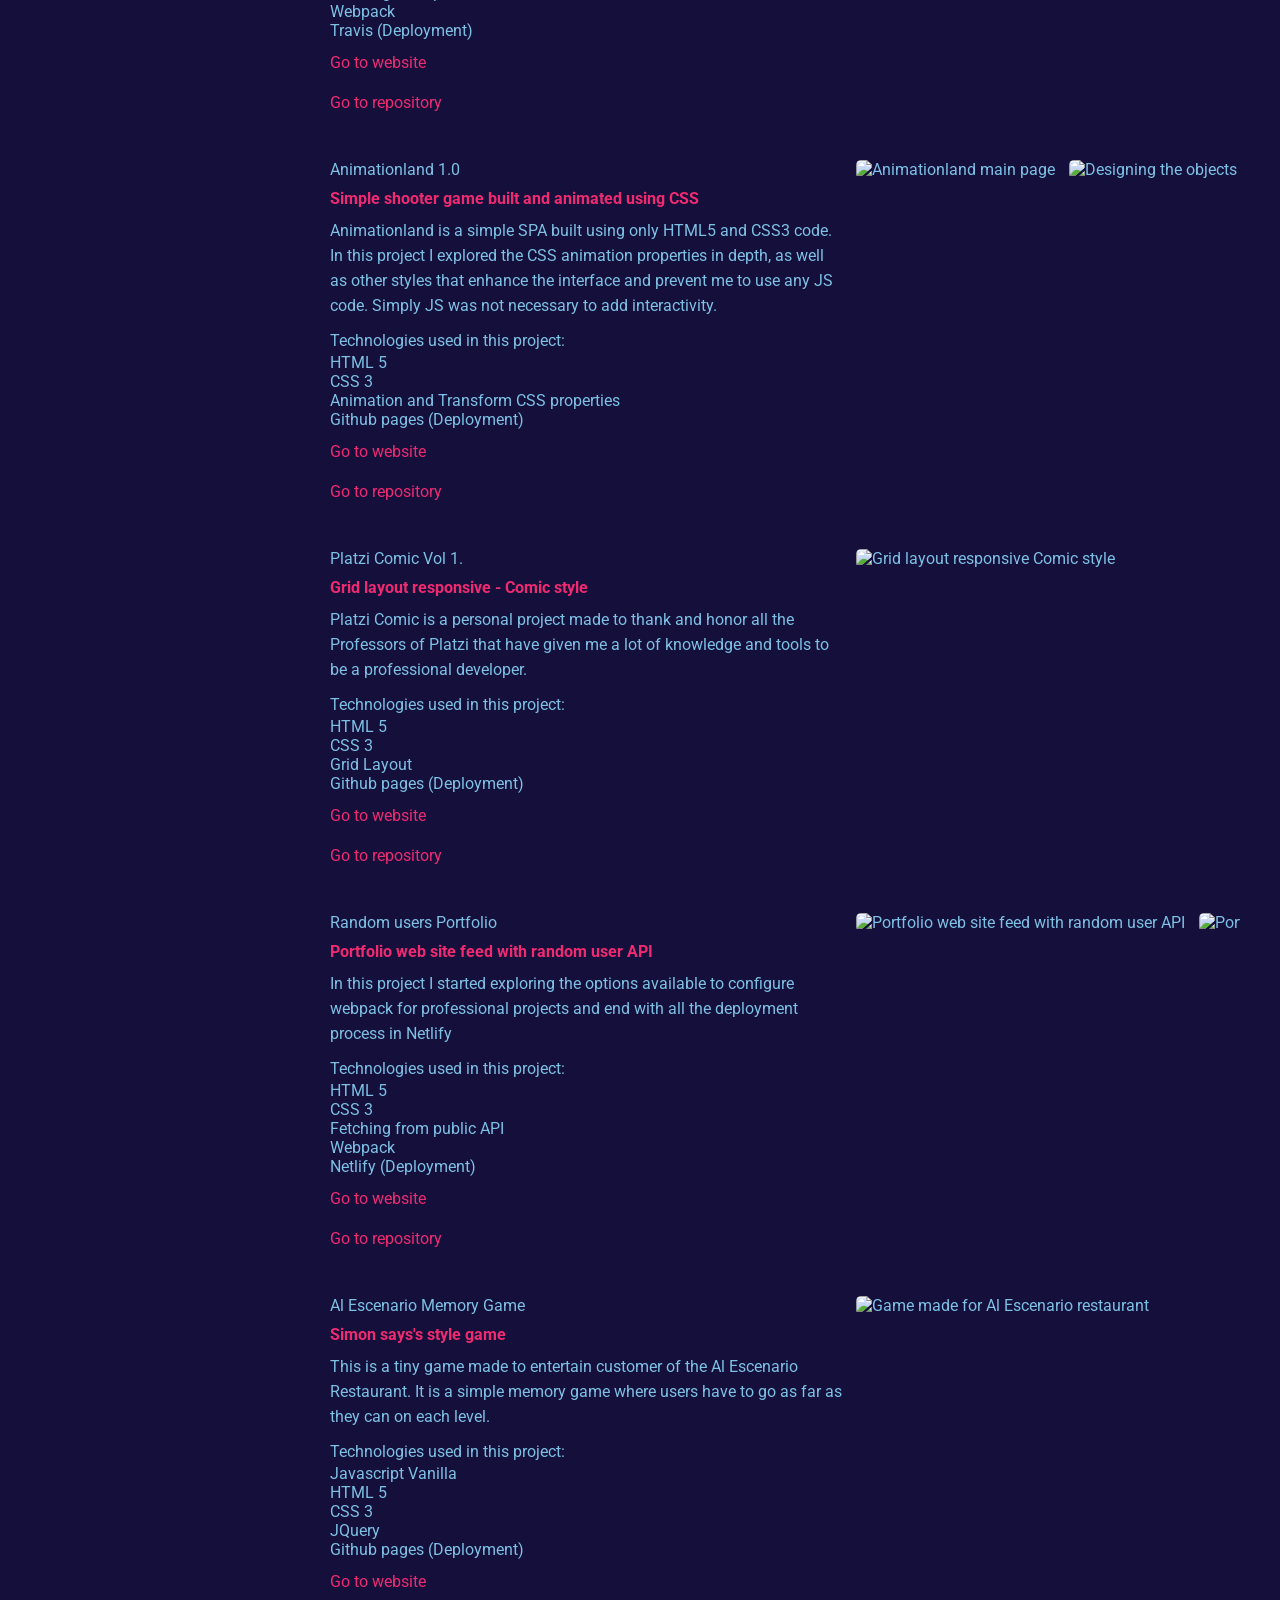
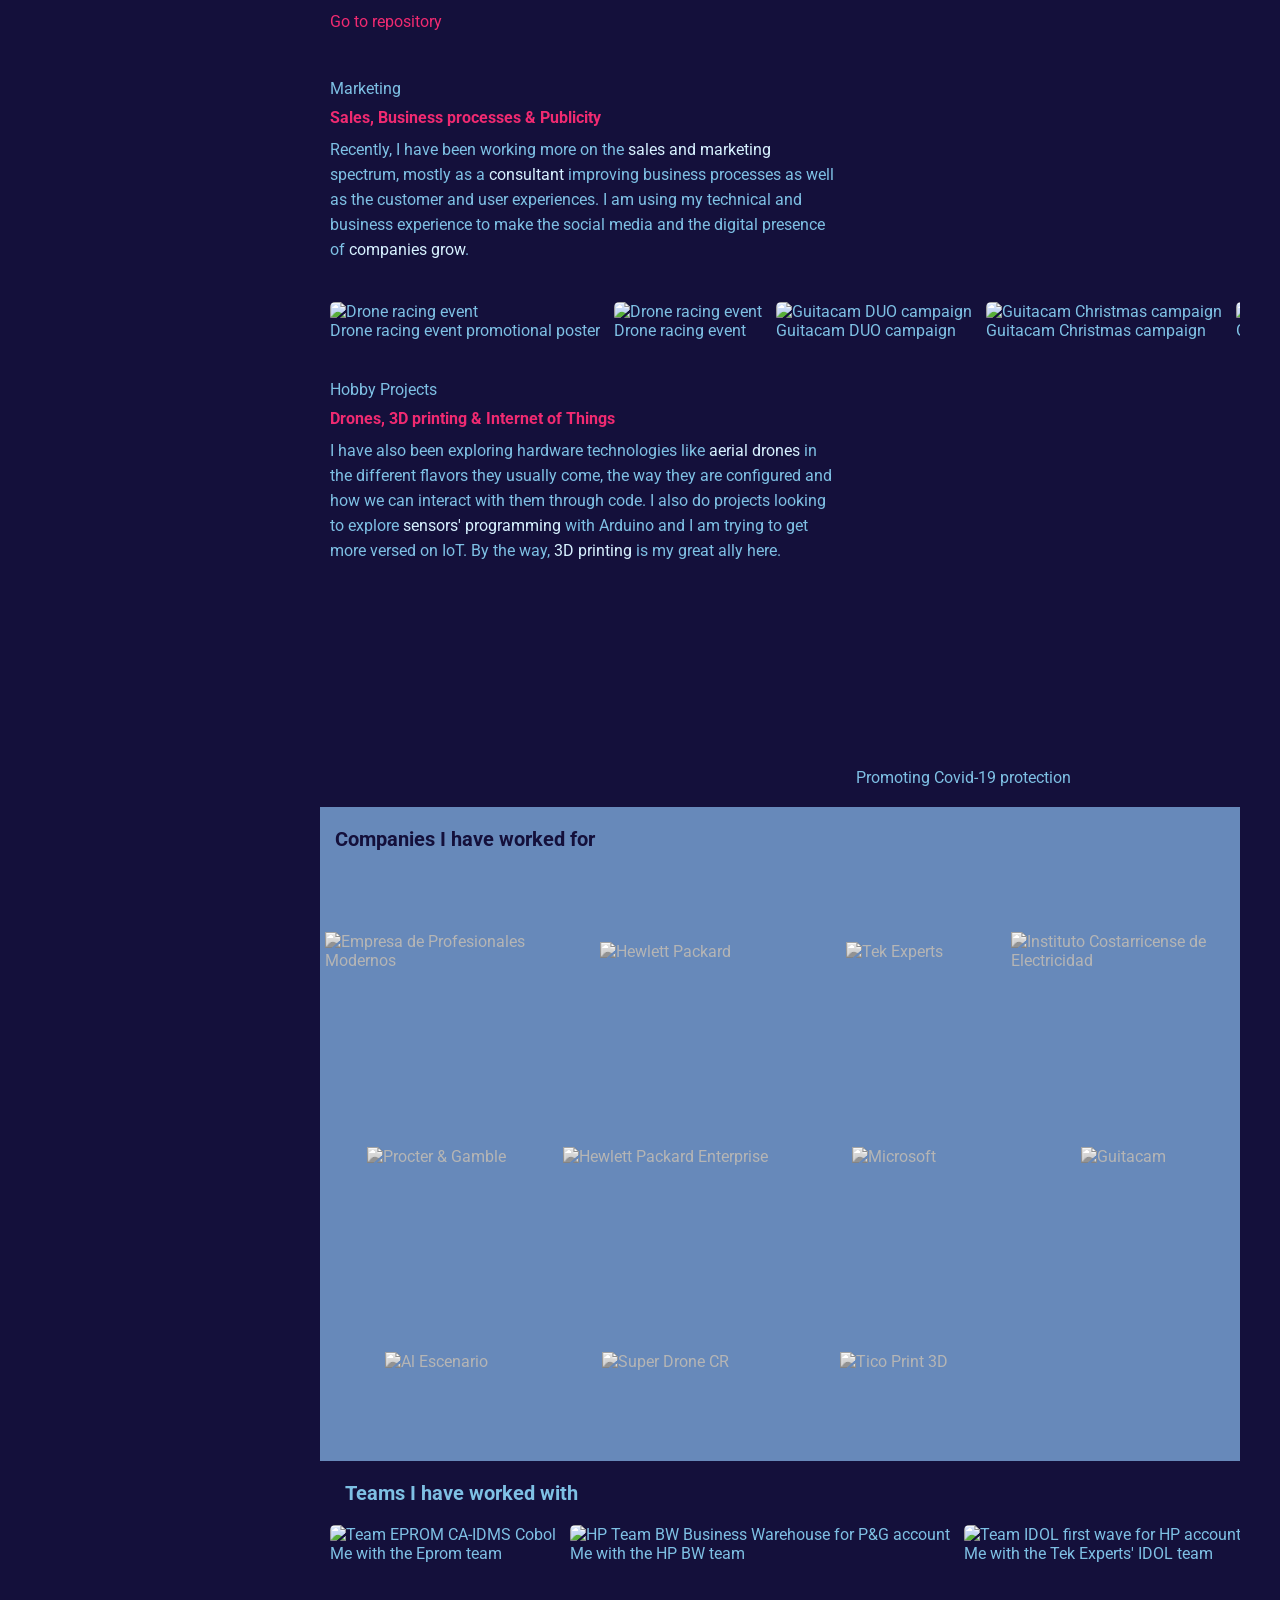
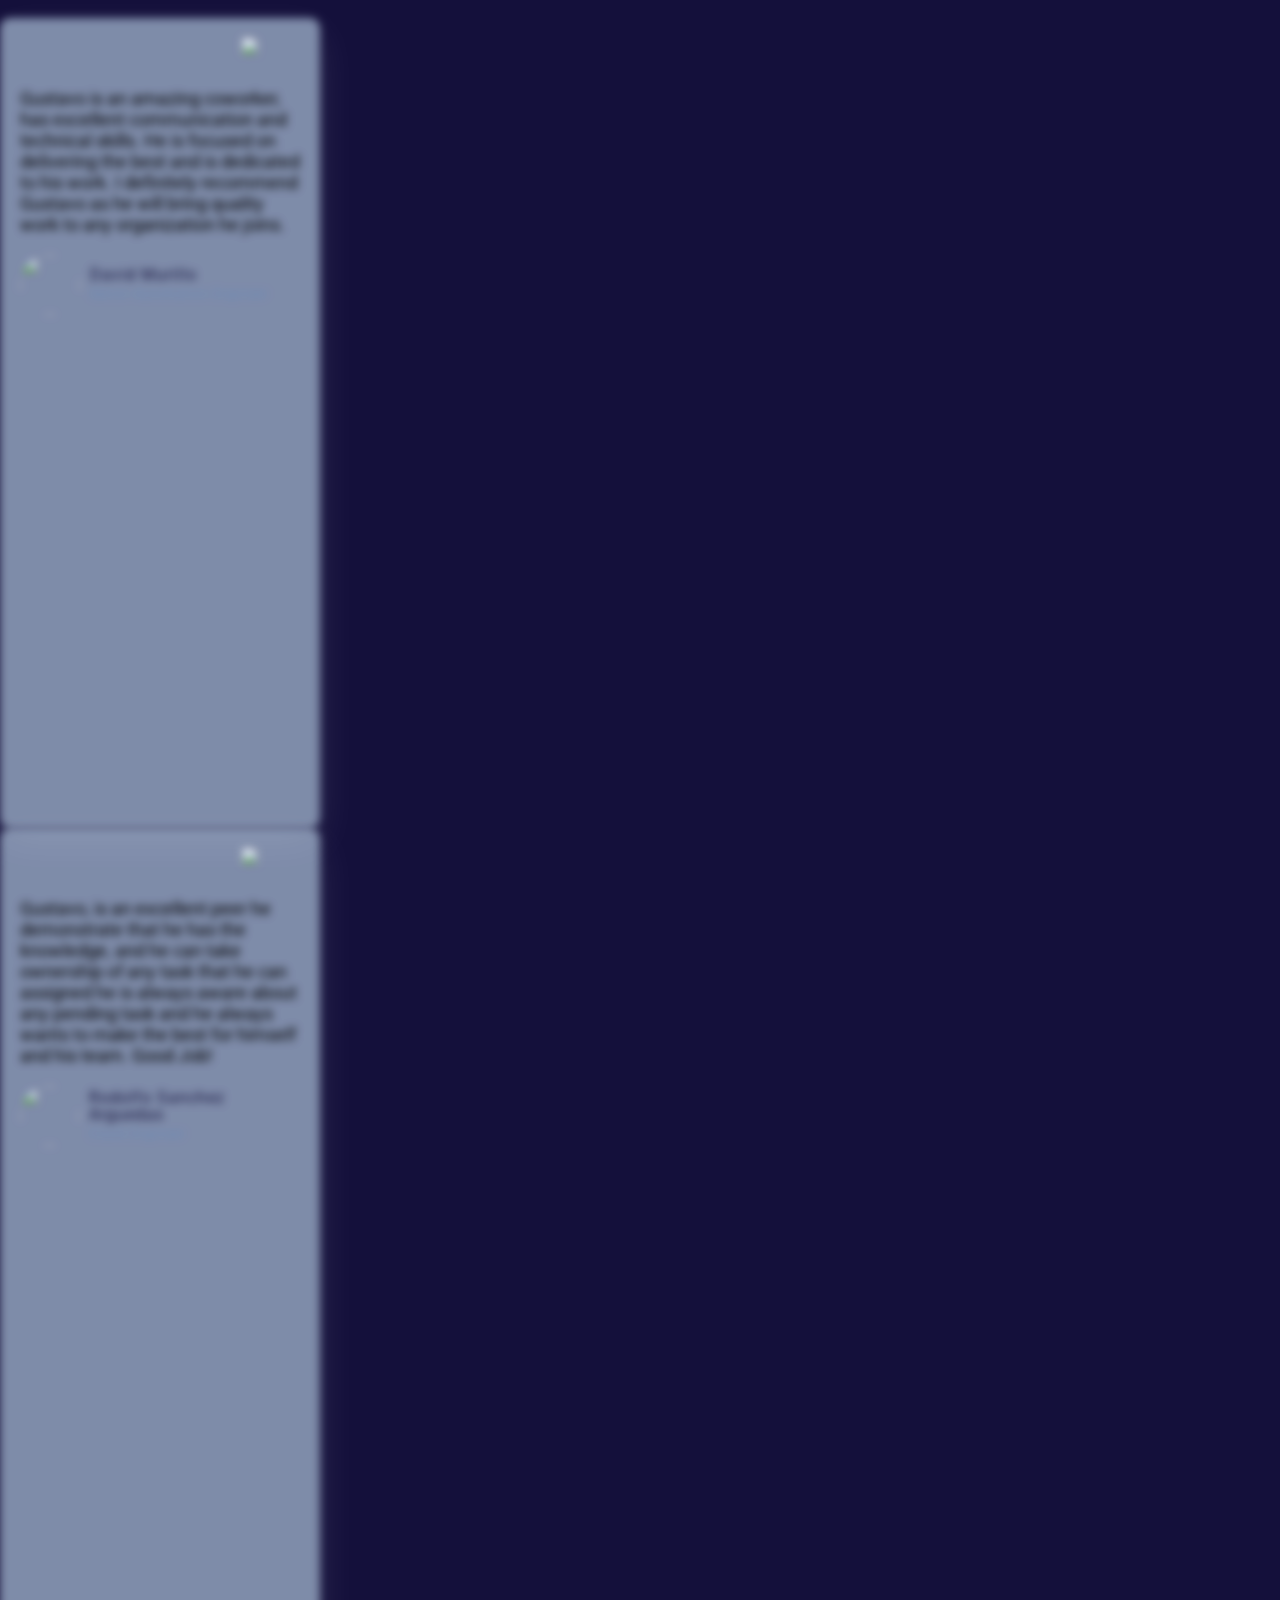
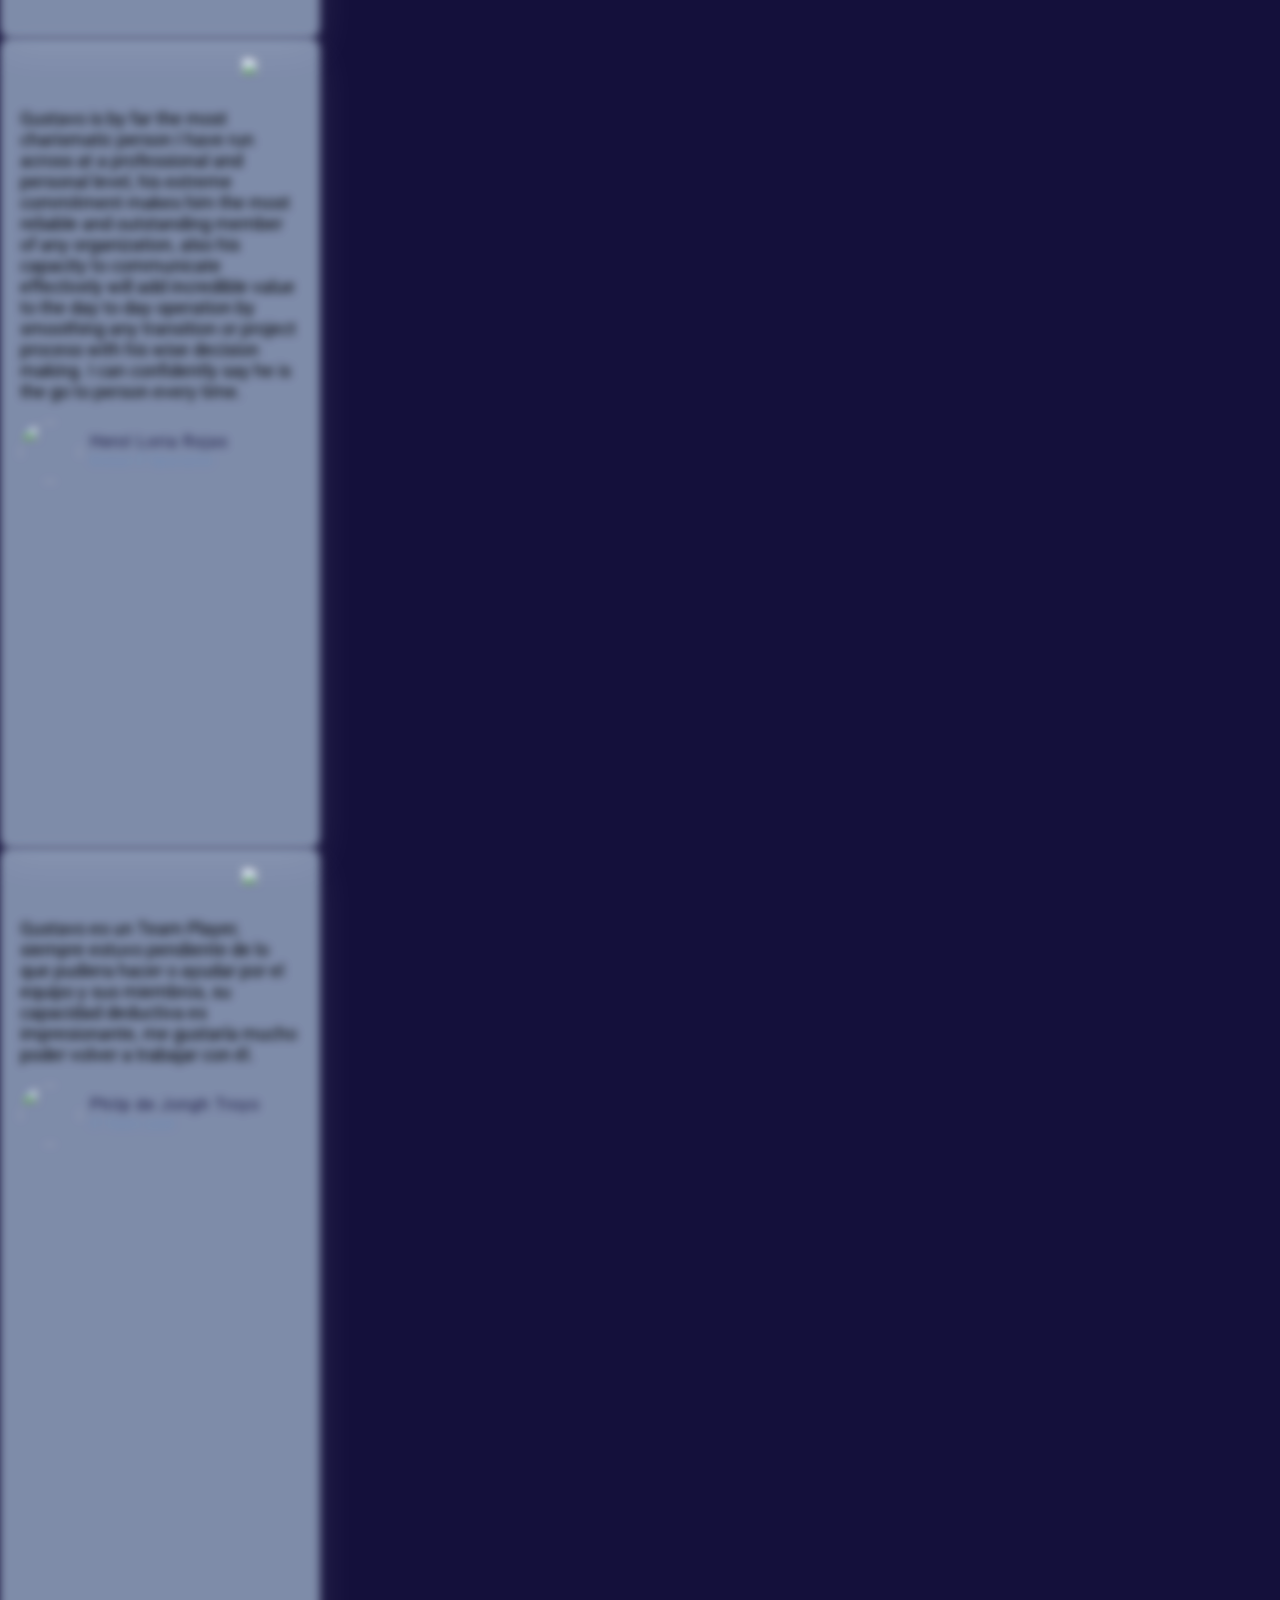
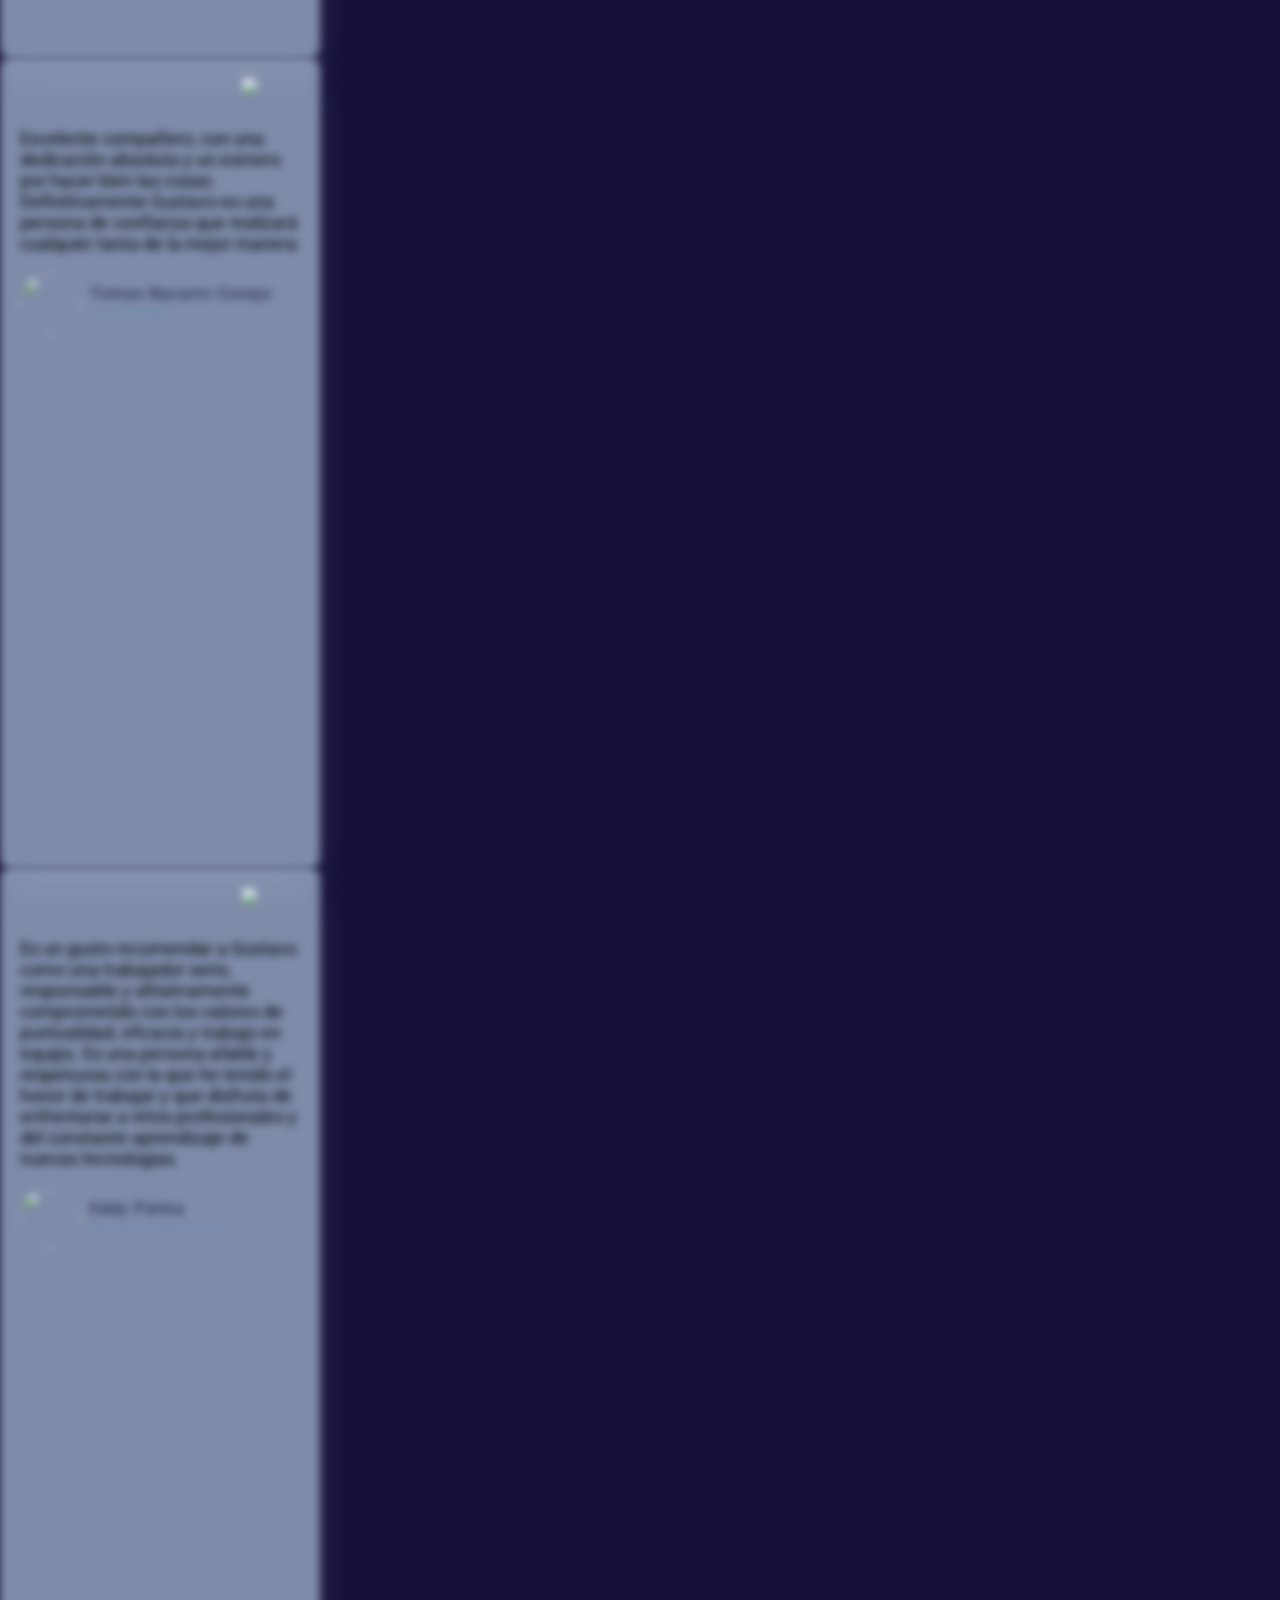
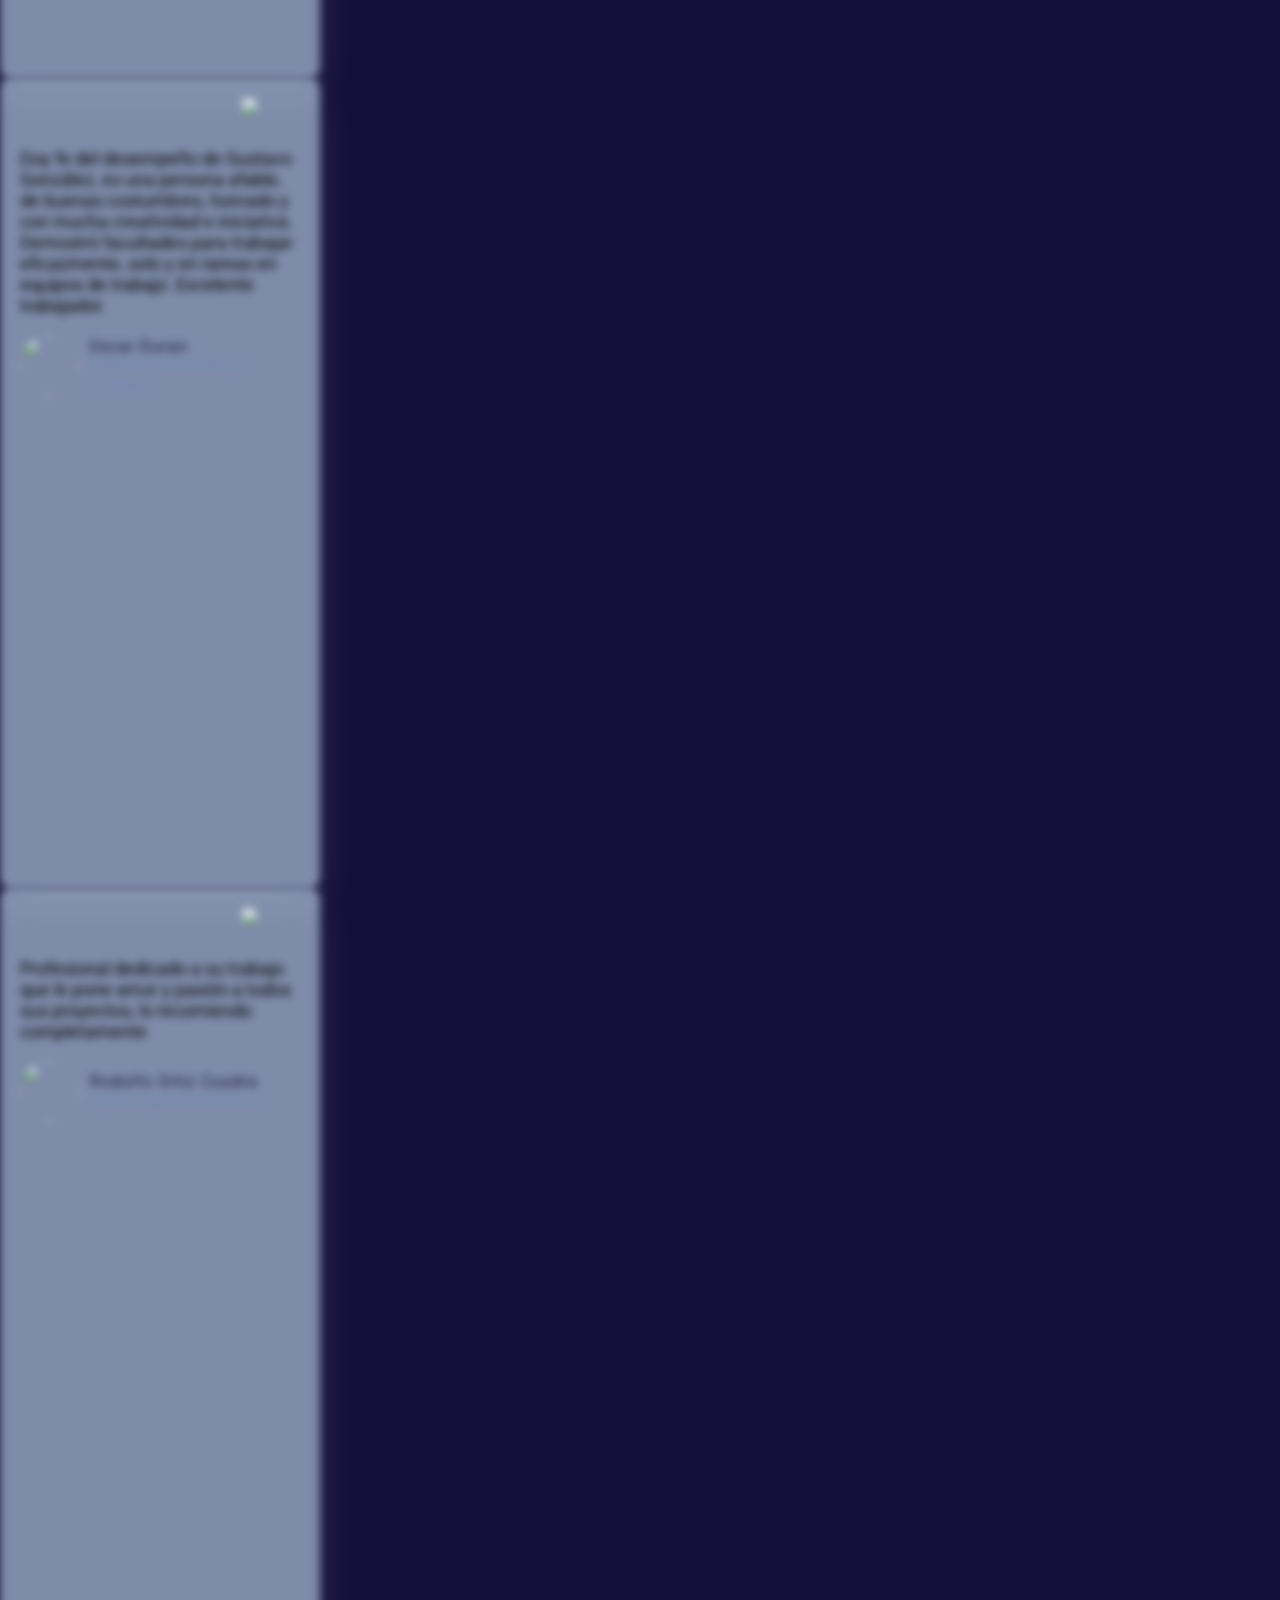
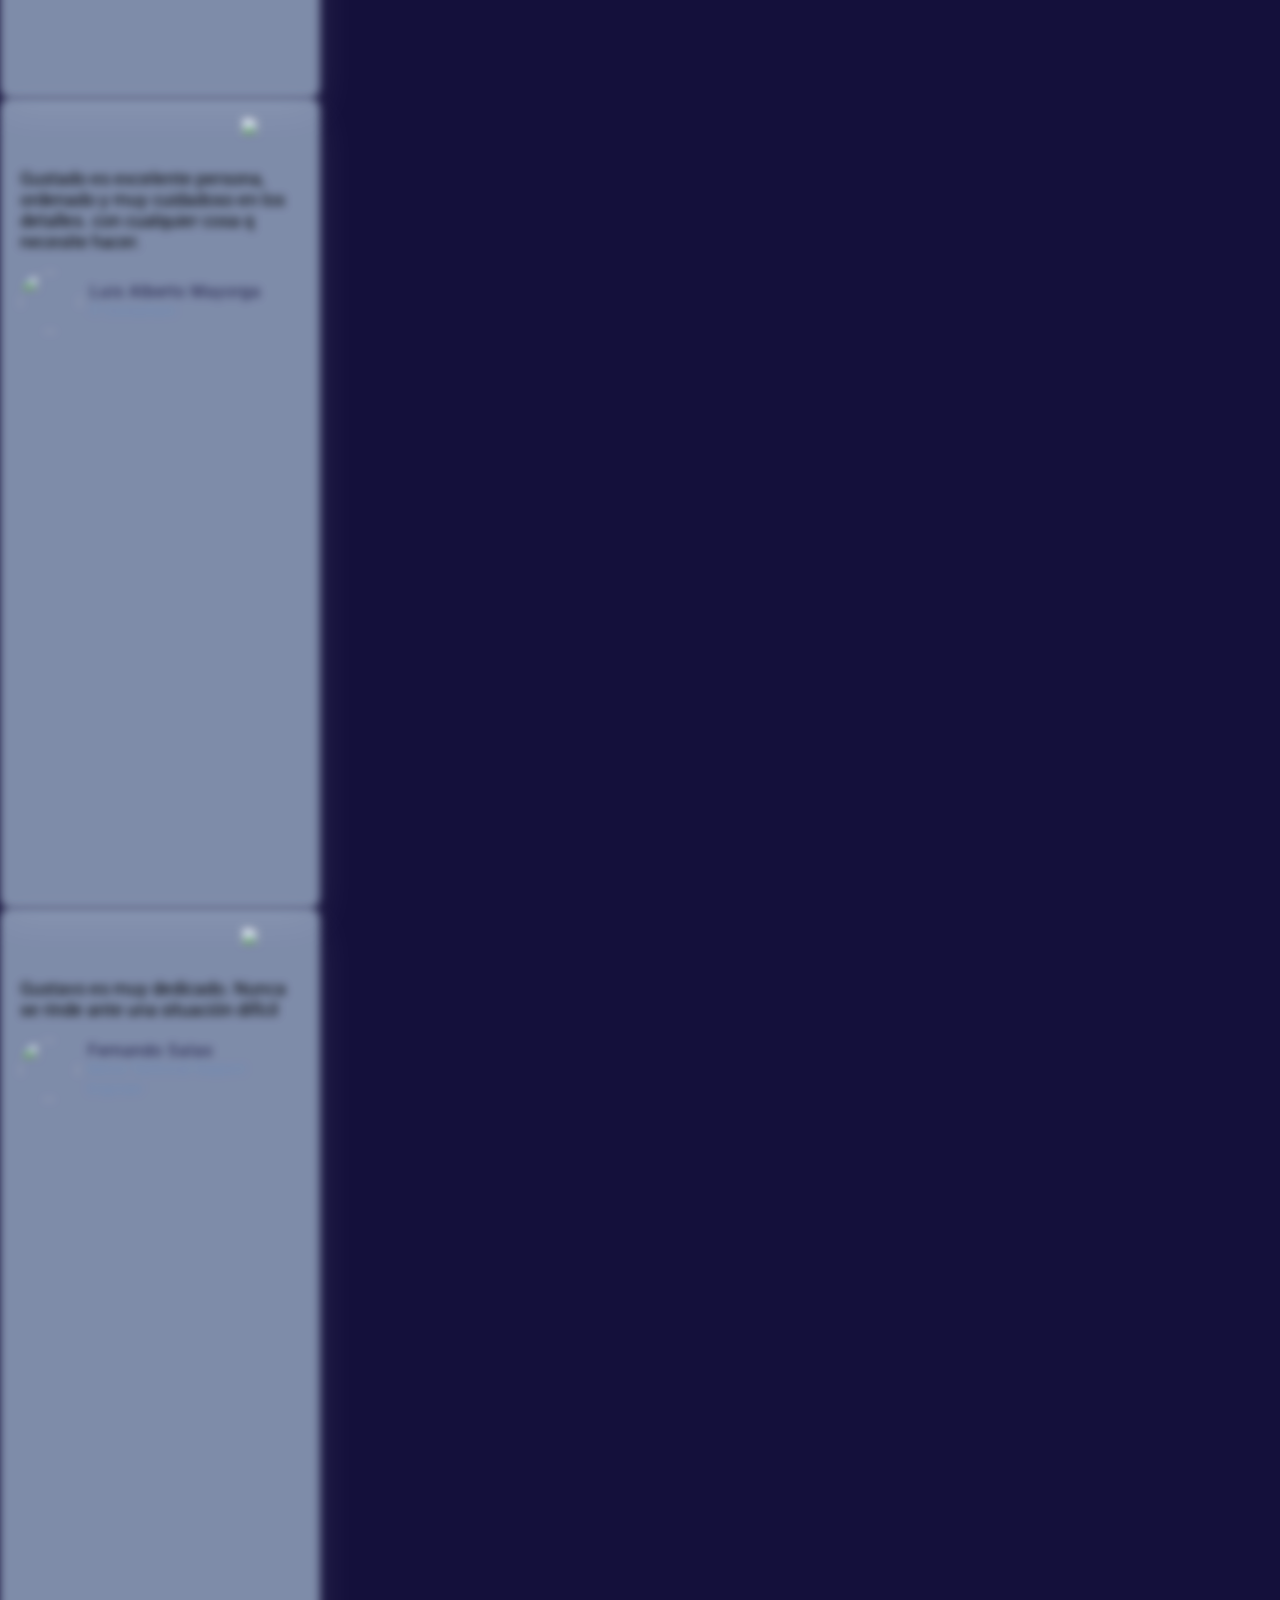
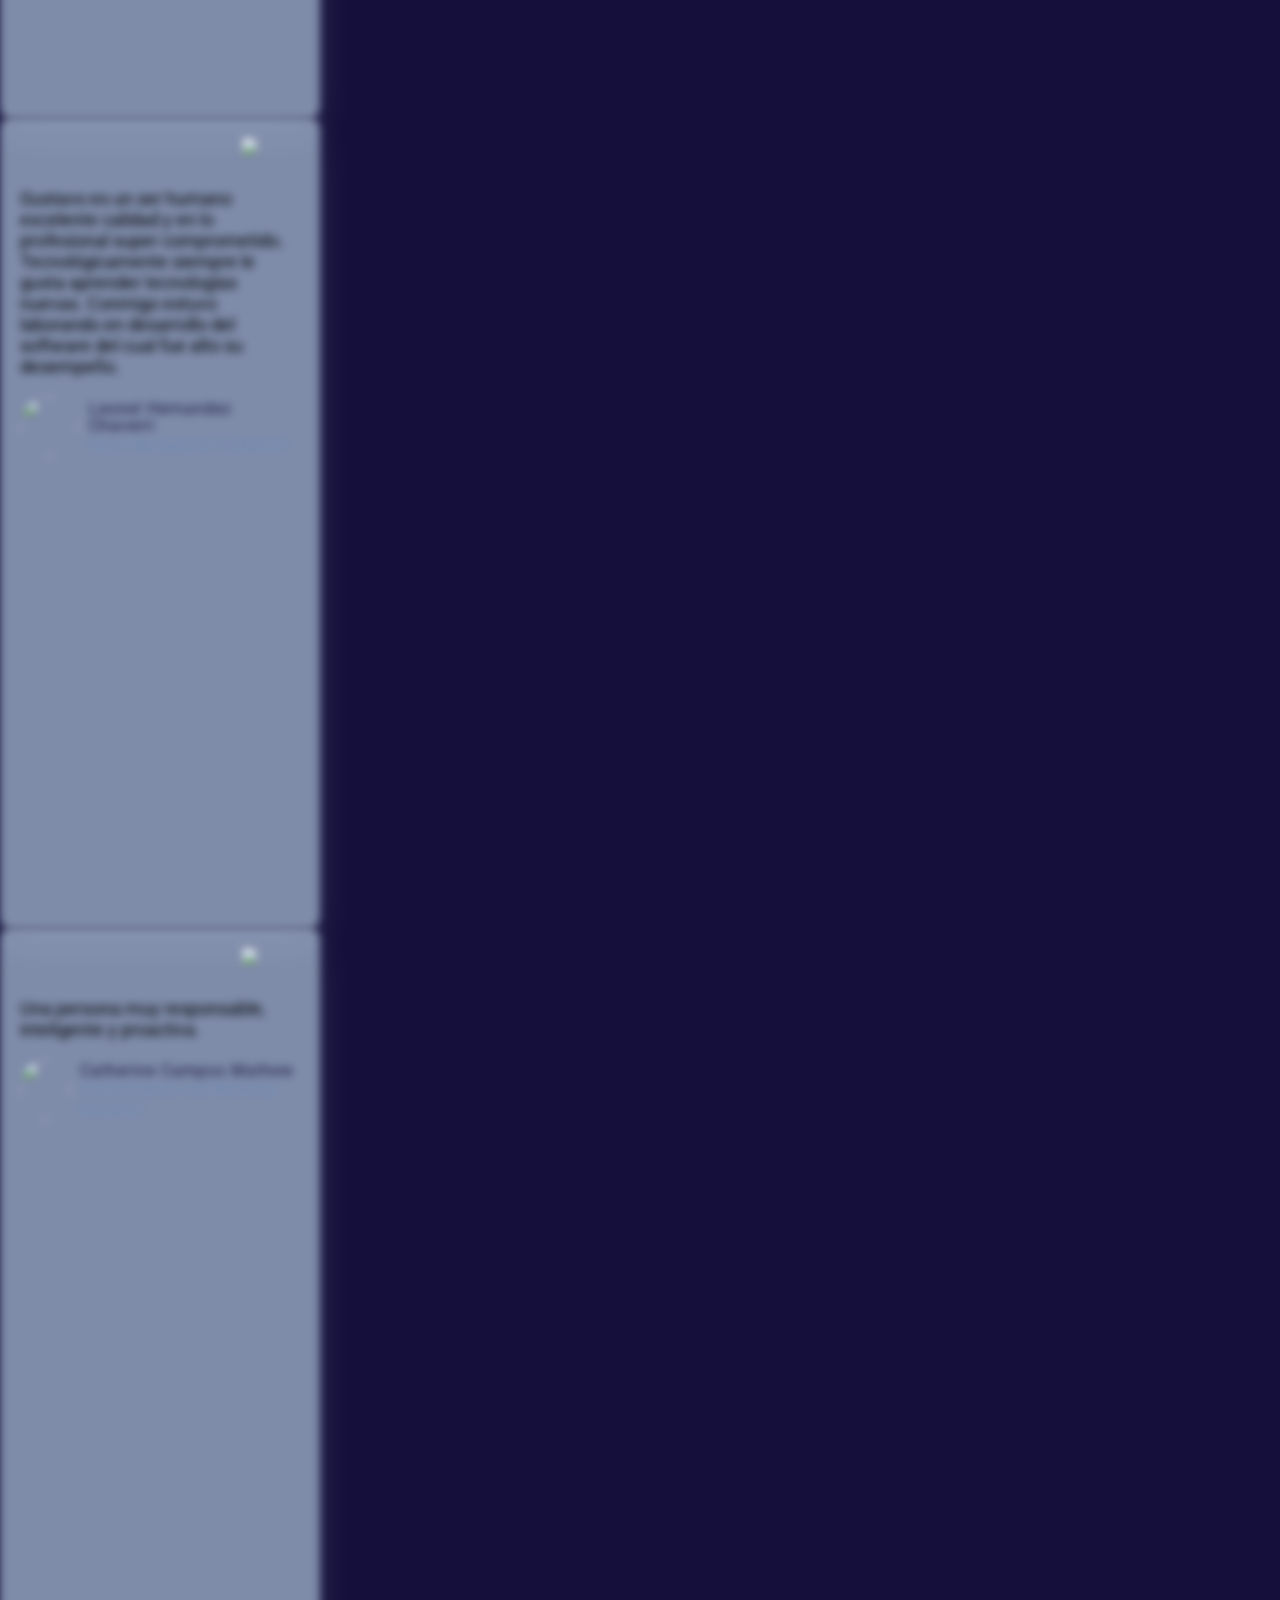
==== commit b259059c: "Adding tertimonial carousel responsive" ====
--- a/index.html
+++ b/index.html
@@ -15,6 +15,11 @@
 	<link rel="stylesheet" href="estilos.css">
 	<link rel="stylesheet" href="./progressBar.css">
 	<link rel="stylesheet" href="./socialMedia.css">
+  <link
+	rel="stylesheet"
+	href="https://unpkg.com/swiper@7/swiper-bundle.min.css"
+  />
+	<link rel="stylesheet" href="./testimonials.css">
 </head>
 <body>
 	<header>
@@ -419,109 +424,252 @@
 						</div>
 					</div>
 				</section>
-				<section class="references work-post" id="references">
-					<div class="work-post__container">
-						<div class="work-desc work-post__item">
-							<div class="references__row">
-								<h2 class="work__reference-name"><span class="reference__ING">ING</span> David Murillo Gamboa</h2>
-								<h3 class="work__reference-position">Senior Automation Engineer at First Factory</h3>
-								<p class="work__reference-text">« Gustavo is an amazing coworker, has excellent communication and technical skills. He is focused on delivering the best and is dedicated to his work. I definitely recommend Gustavo as he will bring quality work to any organization he joins.»</p>
-							</div>
-							<div class="references__row">
-								<h2 class="work__reference-name"><span class="reference__ING">ING</span> Jean Rojas</h2>
-								<h3 class="work__reference-position">Software Engineering</h3>
-								<p class="work__reference-text">« I know Gustavo Gonzales as a excelent person, responsable and hardworking. He always showed a strong ethic, passion on everything he is doing. I know him as a college, classmate and personal friend where he is always looking for improvements.»</p>
-							</div>
-							<div class="references__row">
-								<h2 class="work__reference-name"><span class="reference__ING">ING</span> Rodolfo Sánchez Arguedas</h2>
-								<h3 class="work__reference-position">Cloud Engineer</h3>
-								<p class="work__reference-text">« Gustavo, is an excellent peer he demonstrate that he has the knowledge, and he can take ownership of any task that he can assigned he is always aware about any pending task and he always wants to make the best for himself and his team. Good Job! »</p>
-							</div>
-						</div>
-						<div class="work-desc work-post__item">
-							<div class="references__row">
-								<h2 class="work__reference-name"><span class="reference__ING">ING</span> Ligia Chacón Hernàndez</h2>
-								<h3 class="work__reference-position">English Teacher & Small Language School Owner</h3>
-								<p class="work__reference-text">« Gustavo González is an excellent coworker, his creativity and initiative is remarkable. As a leader he is responsible, humble, positive, perseverant, gentle, respectful and with a great empathy. His capacity to analyze and solve situations is relevant . Besides, he is a very communicative person. Undoubtedly, I recommend Gustavo, he will add an amazing quality to work in any company he will be employed. »</p>
-							</div>
-							<div class="references__row">
-								<h2 class="work__reference-name"><span class="reference__ING">ING</span> Herol Loria Rojas</h2>
-								<h3 class="work__reference-position">Global IT Specialist at LanguageLine Solutions</h3>
-								<p class="work__reference-text">« Gustavo is by far the most charismatic person I have run across at a professional and personal level, his extreme commitment makes him the most reliable and outstanding member of any organization, also his capacity to communicate effectively will add incredible value to the day to day operation by smoothing any transition or project process with his wise decision making and empathetic personality and knowledge. I can confidently say he is the go to person every time.»</p>
-							</div>
-						</div>
-						<div class="work-desc work-post__item">
-							<div class="references__row">
-								<h2 class="work__reference-name"><span class="reference__ING">ING</span> Philip Joseph de Jongh Troyo</h2>
-								<h3 class="work__reference-position">IT Team Lead at Qualfon Costa Rica</h3>
-								<p class="work__reference-text">« Gustavo es un Team Player, siempre estuvo pendiente de lo que pudiera hacer o ayudar por el equipo y sus miembros, su capacidad deductiva es impresionante, me gustaría mucho poder volver a trabajar con él.»</p>
-							</div>
-							<div class="references__row">
-								<h2 class="work__reference-name"><span class="reference__ING">ING</span> Eddy Palma</h2>
-								<h3 class="work__reference-position">SAP Basis Analyst III</h3>
-								<p class="work__reference-text">« Es un gusto recomendar a Gustavo como una trabajador serio, responsable y altisimamente comprometido con los valores de puntualidad, eficacia y trabajo en equipo. Es una persona afable y respetuosa con la que he tenido el honor de trabajar y que disfruta de enfrentarse a retos profesionales y del constante aprendizaje de nuevas tecnologias.</p>
-								<p class="work__reference-text">Por todo lo anterior, estoy seguro de que sera una excelente adquisicion para cualquier empresa que desee contratarlo.»</p>
-							</div>
-						</div>
-						<div class="work-desc work-post__item">
-							<div class="references__row">
-								<h2 class="work__reference-name"><span class="reference__ING">ING</span> Tomas Navarro Conejo</h2>
-								<h3 class="work__reference-position">Team Leader at Tek Experts</h3>
-								<p class="work__reference-text">« Excelente compañero, con una dedicación absoluta y un esmero por hacer bien las cosas. Definitivamente Gustavo es una persona de confianza que realizará cualquier tarea de la mejor manera.»</p>
-							</div>
-							<div class="references__row">
-								<h2 class="work__reference-name"><span class="reference__ING">ING</span> Oscar Durán Valverde</h2>
-								<h3 class="work__reference-position">Administrador de Tecnologías de Información y Profesor de la Universidad de Costa Rica</h3>
-								<p class="work__reference-text">« Doy fe del desempeño de Gustavo González, es una persona afable, de buenas costumbres, honrado y con mucha creatividad e iniciativa. Demostró facultades para trabajar eficazmente, solo y en tareas en equipos de trabajo. Excelente trabajador.»</p>
-							</div>
-							<div class="references__row">
-								<h2 class="work__reference-name"><span class="reference__ING">ING</span> Rodolfo Ortiz Cuadra</h2>
-								<h3 class="work__reference-position">Senior Solutions Architect at Akamai Technologies</h3>
-								<p class="work__reference-text">« Profesional dedicado a su trabajo que le pone amor y pasión a todos sus proyectos, lo recomiendo completamente.»</p>
-							</div>
-						</div>
-						<div class="work-desc work-post__item">
-							<div class="references__row">
-								<h2 class="work__reference-name"><span class="reference__ING">ING</span> Silvia Zeledon</h2>
-								<h3 class="work__reference-position">Gestor de Calidad at Credomatic</h3>
-								<p class="work__reference-text">« Gustavo es una persona con quien tuve el gusto de trabajar, es una persona pro activa, responsable siempre dispuesto a colaborar y a desempeñarse eficientemente en su equipo de trabajo.»</p>
-							</div>
-							<div class="references__row">
-								<h2 class="work__reference-name"><span class="reference__ING">ING</span> Jose Leonel Hernandez Chaverri</h2>
-								<h3 class="work__reference-position">Senior Management Consultant at Novacomp</h3>
-								<p class="work__reference-text">« Gustavo es un ser humano excelente calidad y en lo profesional super comprometido. Tecnológicamente siempre le gusta aprender tecnologías nuevas. Conmigo estuvo laborando en desarrollo del software del cual fue alto su desempeño.»</p>
-							</div>
-							<div class="references__row">
-								<h2 class="work__reference-name"><span class="reference__ING">ING</span> Fabio Redondo Gonzalez</h2>
-								<h3 class="work__reference-position">Servicios de Información y Tecnología</h3>
-								<p class="work__reference-text">« Recomiendo a Gustavo Gonzalez como una persona emprendedora, analítica, perseverante, esforzada, versátil e innovadora para cualquier puesto de trabajo de acuerdo a su perfil. Su emprendurismo lo hace un individuo que desea hacer cosas diferentes y de vivir experiencias que le permiten tener una visión distinta de los demás.»</p>
-							</div>
-						</div>
-						<div class="work-desc work-post__item">
-							<div class="references__row">
-								<h2 class="work__reference-name"><span class="reference__ING">ING</span> Walter Unfried</h2>
-								<h3 class="work__reference-position">Consultor en Hispatec - Agrointeligencia</h3>
-								<p class="work__reference-text">« Excelente persona como profesional, siempre con una actitud de ayudar y solucionar, con ideas innovadoras y fácil de implementar. Más que recomendado.»</p>
-							</div>
-							<div class="references__row">
-								<h2 class="work__reference-name"><span class="reference__ING">ING</span> Catherine Campos Mathieú</h2>
-								<h3 class="work__reference-position">Asesor Empresarial</h3>
-								<p class="work__reference-text">« Una persona muy responsable, inteligente y proactiva.»</p>
-							</div>
-							<div class="references__row">
-								<h2 class="work__reference-name"><span class="reference__ING">ING</span> Fernando J. Salas</h2>
-								<h3 class="work__reference-position">Senior Technical Support Engineer at Citrix</h3>
-								<p class="work__reference-text">« Gustavo es muy dedicado. Nunca se rinde ante una situación difícil.»</p>
-							</div>
-							<div class="references__row">
-								<h2 class="work__reference-name"><span class="reference__ING">ING</span> Luis Alb. Mayorga</h2>
-								<h3 class="work__reference-position">Software Engineer</h3>
-								<p class="work__reference-text">« Gustado es una excelente persona, ordenado y muy cuidadoso en los detalles con cualquier cosa que necesite hacer.»</p>
-							</div>
-						</div>
-					</div>
-				</section>
 			</section>
+		</section>
+		<section class="testimonials" id="references">
+			<!-- Swiper -->
+			<div class="swiper mySwiper">
+				<div class="swiper-wrapper">
+					<div class="swiper-slide">
+						<div class="testimonialSlide">
+							<div class="content">
+								<img src="https://i.ibb.co/9qRntMj/right-quote.png" class="quote"/>
+								<p>Gustavo is an amazing coworker, has excellent communication and technical skills. He is focused on delivering the best and is dedicated to his work. I definitely recommend Gustavo as he will bring quality work to any organization he joins.</p>
+								<a href="https://www.linkedin.com/in/david-murillo-gamboa-5a2642146/" class="details">
+									<div class="imgBx">
+										<img src="https://i.ibb.co/MkjdnYH/David.jpg" alt="">
+									</div>
+									<h3>David Murillo<br><span>Senior Automation Engineer</span></h3>
+								</a>
+							</div>
+						</div>
+					</div>
+					<div class="swiper-slide">
+						<div class="testimonialSlide">
+							<div class="content">
+								<img src="https://i.ibb.co/9qRntMj/right-quote.png" class="quote"/>
+								<p>Gustavo, is an excellent peer he demonstrate that he has the knowledge, and he can take ownership of any task that he can assigned he is always aware about any pending task and he always wants to make the best for himself and his team. Good Job!</p>
+								<a href="https://www.linkedin.com/in/foforasa/" class="details">
+									<div class="imgBx">
+										<img src="https://i.ibb.co/ck3x6Cz/Fofo.jpg" alt="">
+									</div>
+									<h3>Rodolfo Sanchez Arguedas<br><span>Cluod Engineer</span></h3>
+								</a>
+							</div>
+						</div>
+					</div>
+					<div class="swiper-slide">
+						<div class="testimonialSlide">
+							<div class="content">
+								<img src="https://i.ibb.co/9qRntMj/right-quote.png" class="quote"/>
+								<p>Gustavo is by far the most charismatic person I have run across at a professional and personal level, his extreme commitment makes him the most reliable and outstanding member of any organization, also his capacity to communicate effectively will add incredible value to the day to day operation by smoothing any transition or project process with his wise decision making.  I can confidently say he is the go to person every time.</p>
+								<a href="https://www.linkedin.com/in/herol-loria-rojas-18a869a9/" class="details">
+									<div class="imgBx">
+										<img src="https://i.ibb.co/NCfhVhd/Herol.jpg" alt="">
+									</div>
+									<h3>Herol Loria Rojas<br><span>Global IT Specialist</span></h3>
+								</a>
+							</div>
+						</div>
+					</div>
+					<div class="swiper-slide">
+						<div class="testimonialSlide">
+							<div class="content">
+								<img src="https://i.ibb.co/9qRntMj/right-quote.png" class="quote"/>
+								<p>Gustavo es un Team Player, siempre estuvo pendiente de lo que pudiera hacer o ayudar por el equipo y sus miembros, su capacidad deductiva es impresionante, me gustaría mucho poder volver a trabajar con él.</p>
+								<a href="https://www.linkedin.com/in/pdejongh/" class="details">
+									<div class="imgBx">
+										<img src="https://i.ibb.co/qWJ4pnd/Philip.jpg" alt="">
+									</div>
+									<h3>Philp de Jongh Troyo <br><span>IT Team Lead</span></h3>
+								</a>
+							</div>
+						</div>
+					</div>
+					<div class="swiper-slide">
+						<div class="testimonialSlide">
+							<div class="content">
+								<img src="https://i.ibb.co/9qRntMj/right-quote.png" class="quote"/>
+								<p>Excelente compañero, con una dedicación absoluta y un esmero por hacer bien las cosas. Definitivamente Gustavo es una persona de confianza que realizará cualquier tarea de la mejor manera</p>
+								<a href="https://www.linkedin.com/in/tomasnavarrocr/" class="details">
+									<div class="imgBx">
+										<img src="https://i.ibb.co/sttH0zP/Tomas.jpg" alt="">
+									</div>
+									<h3>Tomas Navarro Conejo<br><span>Team Leader</span></h3>
+								</a>
+							</div>
+						</div>
+					</div>
+					<div class="swiper-slide">
+						<div class="testimonialSlide">
+							<div class="content">
+								<img src="https://i.ibb.co/9qRntMj/right-quote.png" class="quote"/>
+								<p>Es un gusto recomendar a Gustavo como una trabajador serio, responsable y altisimamente comprometido con los valores de puntualidad, eficacia y trabajo en equipo. Es una persona afable y respetuosa con la que he tenido el honor de trabajar y que disfruta de enfrentarse a retos profesionales y del constante aprendizaje de nuevas tecnologias.</p>
+								<a href="https://www.linkedin.com/in/eddy-palma/" class="details">
+									<div class="imgBx">
+										<img src="https://i.ibb.co/fS6Phck/Eddy.jpg" alt="">
+									</div>
+									<h3>Eddy Palma<br><span>SAP Business Analyst</span></h3>
+								</a>
+							</div>
+						</div>
+					</div>
+					<div class="swiper-slide">
+						<div class="testimonialSlide">
+							<div class="content">
+								<img src="https://i.ibb.co/9qRntMj/right-quote.png" class="quote"/>
+								<p>Doy fe del desempeño de Gustavo González, es una persona afable, de buenas costumbres, honrado y con mucha creatividad e iniciativa. Demostró facultades para trabajar eficazmente, solo y en tareas en equipos de trabajo. Excelente trabajador.</p>
+								<a href="https://www.linkedin.com/in/oscar-dur%C3%A1n-valverde-70504562/" class="details">
+									<div class="imgBx">
+										<img src="https://i.ibb.co/Khd98R9/Oscar.jpg" alt="">
+									</div>
+									<h3>Oscar Duran<br><span>IT Manager & University Professor</span></h3>
+								</a>
+							</div>
+						</div>
+					</div>
+					<div class="swiper-slide">
+						<div class="testimonialSlide">
+							<div class="content">
+								<img src="https://i.ibb.co/9qRntMj/right-quote.png" class="quote"/>
+								<p>Profesional dedicado a su trabajo que le pone amor y pasión a todos sus proyectos, lo recomiendo completamente</p>
+								<a href="https://www.linkedin.com/in/rodolfo-ortiz-cuadra-9755b431/" class="details">
+									<div class="imgBx">
+										<img src="https://i.ibb.co/hmLmvnC/Rodolfo.jpg" alt="">
+									</div>
+									<h3>Rodolfo Ortiz Cuadra<br><span>Senior Solutions Architect</span></h3>
+								</a>
+							</div>
+						</div>
+					</div>
+					<div class="swiper-slide">
+						<div class="testimonialSlide">
+							<div class="content">
+								<img src="https://i.ibb.co/9qRntMj/right-quote.png" class="quote"/>
+								<p>Gustado es excelente persona, ordenado y muy cuidadoso en los detalles. con cualquier cosa q necesite hacer.</p>
+								<a href="https://www.linkedin.com/in/luis-alb-mayorga-a334b654/" class="details">
+									<div class="imgBx">
+										<img src="https://i.ibb.co/GvxFchf/Lumayo.jpg" alt="">
+									</div>
+									<h3>Luis Alberto Mayorga<br><span>IT Consultant</span></h3>
+								</a>
+							</div>
+						</div>
+					</div>
+					<div class="swiper-slide">
+						<div class="testimonialSlide">
+							<div class="content">
+								<img src="https://i.ibb.co/9qRntMj/right-quote.png" class="quote"/>
+								<p>Gustavo es muy dedicado. Nunca se rinde ante una situación difícil</p>
+								<a href="https://www.linkedin.com/in/fernando-j-salas-b581b755/" class="details">
+									<div class="imgBx">
+										<img src="https://i.ibb.co/p3nDBmD/Fernando.jpg" alt="">
+									</div>
+									<h3>Fernando Salas<br><span>Senior Technical Support Engineer</span></h3>
+								</a>
+							</div>
+						</div>
+					</div>
+					<div class="swiper-slide">
+						<div class="testimonialSlide">
+							<div class="content">
+								<img src="https://i.ibb.co/9qRntMj/right-quote.png" class="quote"/>
+								<p>Gustavo es un ser humano excelente calidad y en lo profesional super comprometido. Tecnológicamente siempre le gusta aprender tecnologías nuevas. Conmigo estuvo laborando en desarrollo del software del cual fue alto su desempeño.</p>
+								<a href="https://www.linkedin.com/in/jose-leonel-hernandez-chaverri-21ba38a9/" class="details">
+									<div class="imgBx">
+										<img src="https://i.ibb.co/fSvvcD8/Leonel.jpg" alt="">
+									</div>
+									<h3>Leonel Hernandez Chaverri<br><span>Senior Management Consultant</span></h3>
+								</a>
+							</div>
+						</div>
+					</div>
+					<div class="swiper-slide">
+						<div class="testimonialSlide">
+							<div class="content">
+								<img src="https://i.ibb.co/9qRntMj/right-quote.png" class="quote"/>
+								<p>Una persona muy responsable, inteligente y proactiva.</p>
+								<a href="https://www.linkedin.com/in/catherine-campos-mathie%C3%BA-111266a/" class="details">
+									<div class="imgBx">
+										<img src="https://i.ibb.co/L50sCHD/Catherine.jpg" alt="">
+									</div>
+									<h3>Catherine Campos Mathew<br><span>Communication and Marketing Specialist</span></h3>
+								</a>
+							</div>
+						</div>
+					</div>
+					<div class="swiper-slide">
+						<div class="testimonialSlide">
+							<div class="content">
+								<img src="https://i.ibb.co/9qRntMj/right-quote.png" class="quote"/>
+								<p>Gustavo es una persona con quien tuve el gusto de trabajar, es una persona pro activa, responsable siempre dispuesto a colaborar y a desempeñarse eficientemente en su equipo de trabajo.</p>
+								<a href="https://www.linkedin.com/in/silviazc/" class="details">
+									<div class="imgBx">
+										<img src="https://i.ibb.co/2P5M9s1/Silvia.jpg" alt="">
+									</div>
+									<h3>Silvia Zeledon<br><span>Quality Manager</span></h3>
+								</a>
+							</div>
+						</div>
+					</div>
+					<div class="swiper-slide">
+						<div class="testimonialSlide">
+							<div class="content">
+								<img src="https://i.ibb.co/9qRntMj/right-quote.png" class="quote"/>
+								<p>Excelente persona como profesional, siempre con una actitud de ayudar y solucionar, con ideas innovadoras y fácil de implementar. Más que recomendado.</p>
+								<a href="https://www.linkedin.com/in/walter-unfried-0ab6a433/" class="details">
+									<div class="imgBx">
+										<img src="https://i.ibb.co/jbsZKdm/Walter.jpg" alt="">
+									</div>
+									<h3>Walter Unfried<br><span>Consultant</span></h3>
+								</a>
+							</div>
+						</div>
+					</div>
+					<div class="swiper-slide">
+						<div class="testimonialSlide">
+							<div class="content">
+								<img src="https://i.ibb.co/9qRntMj/right-quote.png" class="quote"/>
+								<p>Recomiendo a Gustavo Gonzalez como una persona emprendedora, analítica, perseverante, esforzada, versátil e innovadora para cualquier puesto de trabajo de acuerdo a su perfil. Su emprendurismo lo hace un individuo que desea hacer cosas diferentes y de vivir experiencias que le permiten tener una visión distinta de los demás.</p>
+								<a href="https://www.linkedin.com/in/fabio-redondo-gonzalez-913290a4/" class="details">
+									<div class="imgBx">
+										<img src="https://i.ibb.co/5LhwgX8/Fabio.jpg" alt="">
+									</div>
+									<h3>Fabio Redondo<br><span>IT Services Specialist</span></h3>
+								</a>
+							</div>
+						</div>
+					</div>
+					<div class="swiper-slide">
+						<div class="testimonialSlide">
+							<div class="content">
+								<img src="https://i.ibb.co/9qRntMj/right-quote.png" class="quote"/>
+								<p>I know Gustavo Gonzales as a excelent person, responsable and hardworking. He always showed a strong ethic, passion on everything he is doing. I know him as a college, classmate and personal friend where he is always looking for improvements.</p>
+								<a href="https://www.linkedin.com/in/jean-rojas/" class="details">
+									<div class="imgBx">
+										<img src="https://i.ibb.co/K64jjFG/Jean.jpg" alt="">
+									</div>
+									<h3>Jean Rojas<br><span>Software Engineer</span></h3>
+								</a>
+							</div>
+						</div>
+					</div>
+					<div class="swiper-slide">
+						<div class="testimonialSlide">
+							<div class="content">
+								<img src="https://i.ibb.co/9qRntMj/right-quote.png" class="quote"/>
+								<p>Gustavo González is an excellent coworker, his creativity and initiative is remarkable. As a leader he is responsible, humble, positive, perseverant, gentle, respectful and with a great empathy. His capacity to analyze and solve situations is relevant . Besides, he is a very communicative person. Undoubtedly, I recommend Gustavo, he will add an amazing quality to work in any company he will be employed.</p>
+								<a href="https://www.linkedin.com/in/ligia-chac%C3%B3n-hern%C3%A0ndez-87715611b/" class="details">
+									<div class="imgBx">
+										<img src="https://i.ibb.co/W0hY6hk/Ligia.jpg" alt="">
+									</div>
+									<h3>Ligia Chacon Hernandez<br><span>English Teacher</span></h3>
+								</a>
+							</div>
+						</div>
+					</div>
+				</div>
+			</div>
 		</section>
 		<section class="contact" id="contact">
 			<div class="contact__container">
@@ -625,5 +773,22 @@
       })
     })
   </script>
+  <script src="https://unpkg.com/swiper@7/swiper-bundle.min.js"></script>
+  <script>
+    var swiper = new Swiper(".mySwiper", {
+      effect: "coverflow",
+      grabCursor: true,
+      centeredSlides: true,
+      slidesPerView: "auto",
+      coverflowEffect: {
+        rotate: 0,
+        stretch: 0,
+        depth: 100,
+        modifier: 2,
+        slideShadows: true,
+      },
+      loop: true,
+    });
+  </script>
 	</body>
 </html>
--- a/estilos.css
+++ b/estilos.css
@@ -6,6 +6,7 @@
 	--light-color-span: #d7f1ff;
 	--font-size: 1.8rem;
 }
+
 * {
 	margin: 0;
 	padding: 0;
@@ -149,6 +150,7 @@
   inset: 4px;
   border-radius: 16px;
 }
+
 .cover .cover__desc-engineer {
 	font-size: 4rem;
 	position: relative;
@@ -207,7 +209,6 @@
 	border-radius: 20px;
 	overflow: hidden;
 }
-
 .about__desciption::before {
 	content: '';
   position: absolute;
@@ -218,8 +219,7 @@
   background: linear-gradient(to right, var(--light-color), var(--light-color), var(--highlight-color), var(--highlight-color));
   animation: animate 10s linear infinite;
 	z-index: 0;
-} 
-
+}
 .about__desciption::after {
 	content: '';
   position: absolute;
@@ -460,21 +460,20 @@
 
 .companies__container {
 	display: grid;
-	grid-template-columns: repeat(3, 1fr);
-  grid-template-rows: repeat(4, 1fr);
-	margin: 0 auto;
+	padding: 0 5px;
+	gap: 0.5rem;
+	grid-auto-rows: 20rem;
+	grid-template-columns: repeat(auto-fill, minmax(min( 100%, 18rem), 1fr));
 }
 
 .companies__container div {
-	width: 20vw;
-	height: 20vw;
 	justify-self: center;
 	align-self: center;
 }
 
 .companies__container img {
-	width: 20vw;
-	height: 20vw;
+	width: 18rem;
+	height: 18rem;
 	filter: grayscale(100%);
 	transition: 0.3s;
 }
@@ -483,54 +482,6 @@
 	filter: grayscale(0);
 }
 
-.companies__container div:nth-child(1) {
-  grid-column: 1 / 2;
-  grid-row: 1 / 2;
-}
-.companies__container div:nth-child(2) {
-	grid-column: 2 / 3;
-  grid-row: 1 / 2;
-}
-.companies__container div:nth-child(3) {
-	grid-column: 3 / 4;
-  grid-row: 1 / 2;
-}
-.companies__container div:nth-child(4) {
-	grid-column: 1 / 2;
-  grid-row: 2 / 3;
-}
-.companies__container div:nth-child(5) {
-	grid-column: 2 / 3;
-  grid-row: 2 / 3;
-}
-.companies__container div:nth-child(6) {
-	grid-column: 3 / 4;
-  grid-row: 2 / 3;
-}
-.companies__container div:nth-child(7) {
-  grid-column: 1 / 2;
-  grid-row: 3 / 4;
-}
-.companies__container div:nth-child(8) {
-  grid-column: 2 / 3;
-  grid-row: 3 / 4;
-}
-.companies__container div:nth-child(9) {
-  grid-column: 3 / 4;
-  grid-row: 3 / 4;
-}
-.companies__container div:nth-child(10) {
-  grid-column: 1 / 2;
-  grid-row: 4 / 5;
-}
-.companies__container div:nth-child(11) {
-  grid-column: 2 / 3;
-  grid-row: 4 / 5;
-}
-.companies__container div:nth-child(12) {
-  grid-column: 3 / 4;
-  grid-row: 4 / 5;
-}
 /* * ============================== */
 /* * ========== CONTACT =========== */
 /* * ============================== */
@@ -559,6 +510,7 @@
   background: transparent;
   flex-direction: column;
 }
+
 .contact__cta  {
   position: relative;
   margin-left: 10vh;
@@ -580,15 +532,6 @@
 }
 
 /* * ============================== */
-/* * ========== FOOTER ============ */
-/* * ============================== */
-
-footer .navbar {
-	position: sticky;
-	bottom: 0;
-}
-
-/* * ============================== */
 /* * ========== WEBKIT ============ */
 /* * ============================== */
 
@@ -619,10 +562,12 @@
 	.cover {
 		background-image: url("https://i.ibb.co/1KDzfv9/ing-gustavo-gonzalez-color-medium.jpg");
 	}
+
 	.about {
 		height: 100vh;
 		background-image: url('https://i.ibb.co/qJkqzmH/about-ing-gustavo-gonzalez-medium.jpg');
 	}
+
 	.contact {
 		background-image: url("https://i.ibb.co/JH6sdY2/contact-ing-gustavo-gonzalez-medium.jpg");
 	}
@@ -646,7 +591,7 @@
 	.cover {
 		flex-direction: column-reverse;
 		justify-content: space-between;
-		height: 100vh;
+		height: calc(100vh - 2.6rem);	
 		padding: 0;
 		background-image: url("https://i.ibb.co/HpF83zL/ing-gustavo-gonzalez-color-small.jpg");
 		background-position-x:right;
@@ -707,71 +652,6 @@
 		text-shadow: 1px 1px 0px var(--primary-color);
 	}
 	
-	.companies__container {
-		display: grid;
-		grid-template-columns: repeat(2, 1fr);
-		grid-template-rows: repeat(6, 1fr);
-		margin: 0 auto;
-		background: var(--secundary-color);
-	}
-	
-	.companies__container div {
-		width: 35vw;
-		height: 35vw;
-	}
-	.companies__container img {
-		width: 35vw;
-		height: 35vw;
-	}
-	.companies__container div:nth-child(1) {
-		grid-column: 1 / 2;
-		grid-row: 1 / 2;
-	}
-	.companies__container div:nth-child(2) {
-		grid-column: 2 / 3;
-		grid-row: 1 / 2;
-	}
-	.companies__container div:nth-child(3) {
-		grid-column: 1 / 2;
-		grid-row: 2 / 3;
-	}
-	.companies__container div:nth-child(4) {
-		grid-column: 2 / 3;
-		grid-row: 2 / 3;
-	}
-	.companies__container div:nth-child(5) {
-		grid-column: 1 / 2;
-		grid-row: 3 / 4;
-	}
-	.companies__container div:nth-child(6) {
-		grid-column: 2 / 3;
-		grid-row: 3 / 4;
-	}
-	.companies__container div:nth-child(7) {
-		grid-column: 1 / 2;
-		grid-row: 4 / 5;
-	}
-	.companies__container div:nth-child(8) {
-		grid-column: 2 / 3;
-		grid-row: 4 / 5;
-	}
-	.companies__container div:nth-child(9) {
-		grid-column: 1 / 2;
-		grid-row: 5 / 6;
-	}
-	.companies__container div:nth-child(10) {
-		grid-column: 2 / 3;
-		grid-row: 5 / 6;
-	}
-	.companies__container div:nth-child(11) {
-		grid-column: 1 / 3;
-		grid-row: 6 / 7;
-	}
-	.companies__container div:nth-child(12) {
-		grid-column: 2 / 3;
-		grid-row: 6 / 7;
-	}
-
 	.work__reference-position {
 		text-align: left;
 	}
@@ -787,6 +667,7 @@
 		max-width: 100%;
 		margin: 0;
 		padding: 5px;
+		align-self: center;
 	}
 
 	.contact__cta p:last-child {
--- a/testimonials.css
+++ b/testimonials.css
@@ -0,0 +1,100 @@
+@import url('https://fonts.googleapis.com/css?family=Puppins:wght@200;300;400;500;600;700;800;900&display=swap');
+
+:root {
+	--primary-color: #14103b;
+	--secundary-color:  #6789ba;
+	--highlight-color: #f02a71;
+	--light-color: #7ec0e4;
+	--light-color-span: #d7f1ff;
+	--font-size: 1.8rem;
+}
+
+.testimonials {
+  font-family: 'Puppins', sans-serif;
+  display: flex;
+  justify-content: center;
+  align-items: center;
+  min-height: 100vh;
+  width: 100%;
+  background-color: var(--primary-color);
+  overflow: hidden;
+}
+
+.swiper {
+  width: 100%;
+  padding-top: 35px;
+  padding-bottom: 55px;
+}
+
+.swiper-slide {
+  background-position: center;
+  background-size: cover;
+  width: 320px;
+  height: calc(100vh - 90px);
+  box-shadow: 0 15px 40px rgba(255, 255, 255, 0.1);
+  filter: blur(4px);
+  background: #d1ebff90;
+  border-radius: 10px;
+}
+
+.swiper-slide-active {
+  background: var(--light-color-span);
+  box-shadow: 0 15px 40px rgba(255, 255, 255, 0.3);
+  filter: blur(0);
+  transition: 0.5s;
+}
+
+.swiper-3d .swiper-cube-shadow, .swiper-3d .swiper-slide, .swiper-3d .swiper-slide-shadow, .swiper-3d .swiper-slide-shadow-bottom, .swiper-3d .swiper-slide-shadow-left, .swiper-3d .swiper-slide-shadow-right, .swiper-3d .swiper-slide-shadow-top, .swiper-3d .swiper-wrapper {
+  display: flex;
+  align-items: center;
+}
+
+.testimonialSlide {
+  position: relative;
+  width: 100%;
+  padding: 20px;
+  padding-top: 70px;
+}
+.testimonialSlide .quote {
+  position: absolute;
+  width: 15%;
+  top: 20px;
+  right: 30px;
+  opacity: 1;
+}
+.testimonialSlide .details {
+  display: flex;
+  align-items: center;
+  margin-top: 20px;
+  text-decoration: none;
+}
+.testimonialSlide .details .imgBx {
+  position: relative;
+  width: 60px;
+  height: 60px;
+  border-radius: 50%;
+  overflow: hidden;
+  margin-right: 10px;
+}
+.testimonialSlide .details .imgBx img {
+  position: absolute;
+  top: 0;
+  left: 0;
+  width: 100%;
+  height: 100%;
+  object-fit: cover;
+}
+.testimonialSlide .details h3 {
+  font-size: 16px;
+  font-weight: 400;
+  letter-spacing: 1px;
+  color: var(--primary-color);
+  line-height: 1.1em;
+}
+.testimonialSlide .details h3 span { 
+  font-size: 12px;
+  color: var(--secundary-color);
+}
+.swiper-3d .swiper-slide-shadow-left, .swiper-3d .swiper-slide-shadow-right {
+  background-image: none;
+}
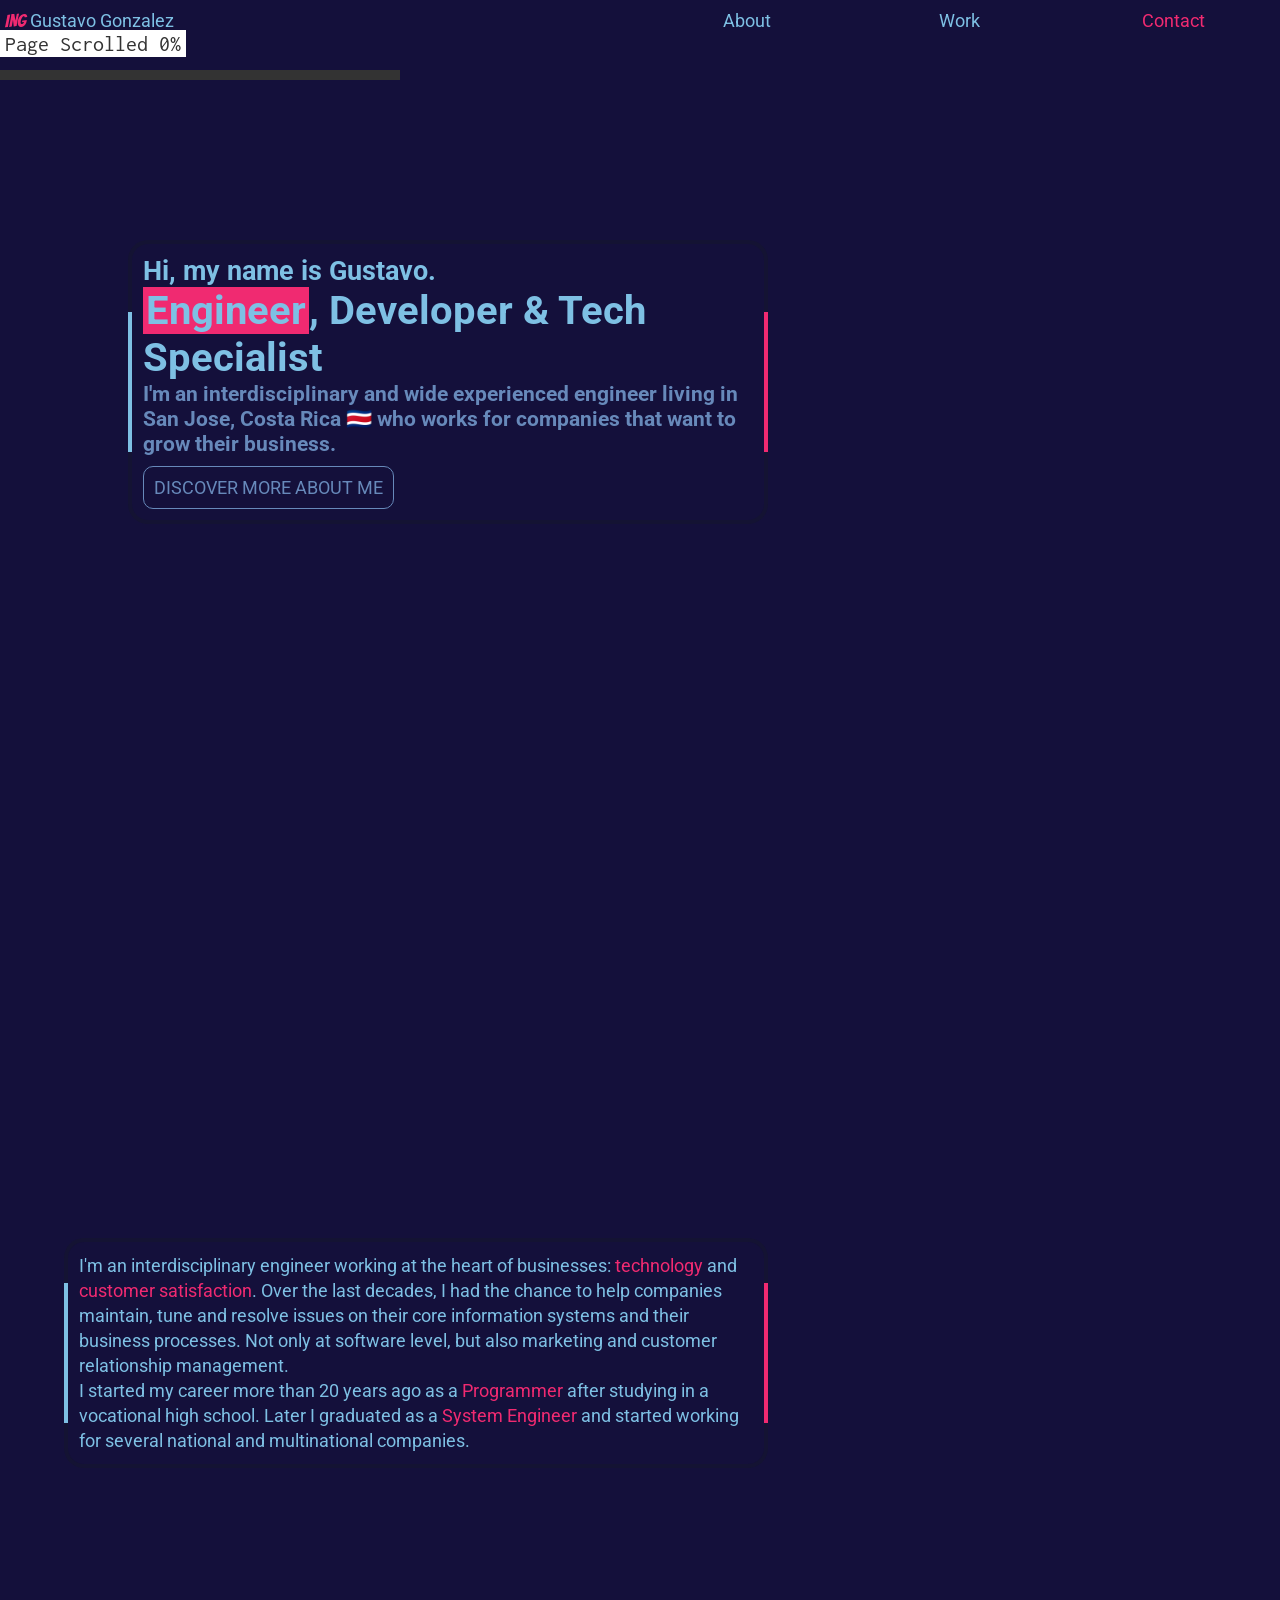
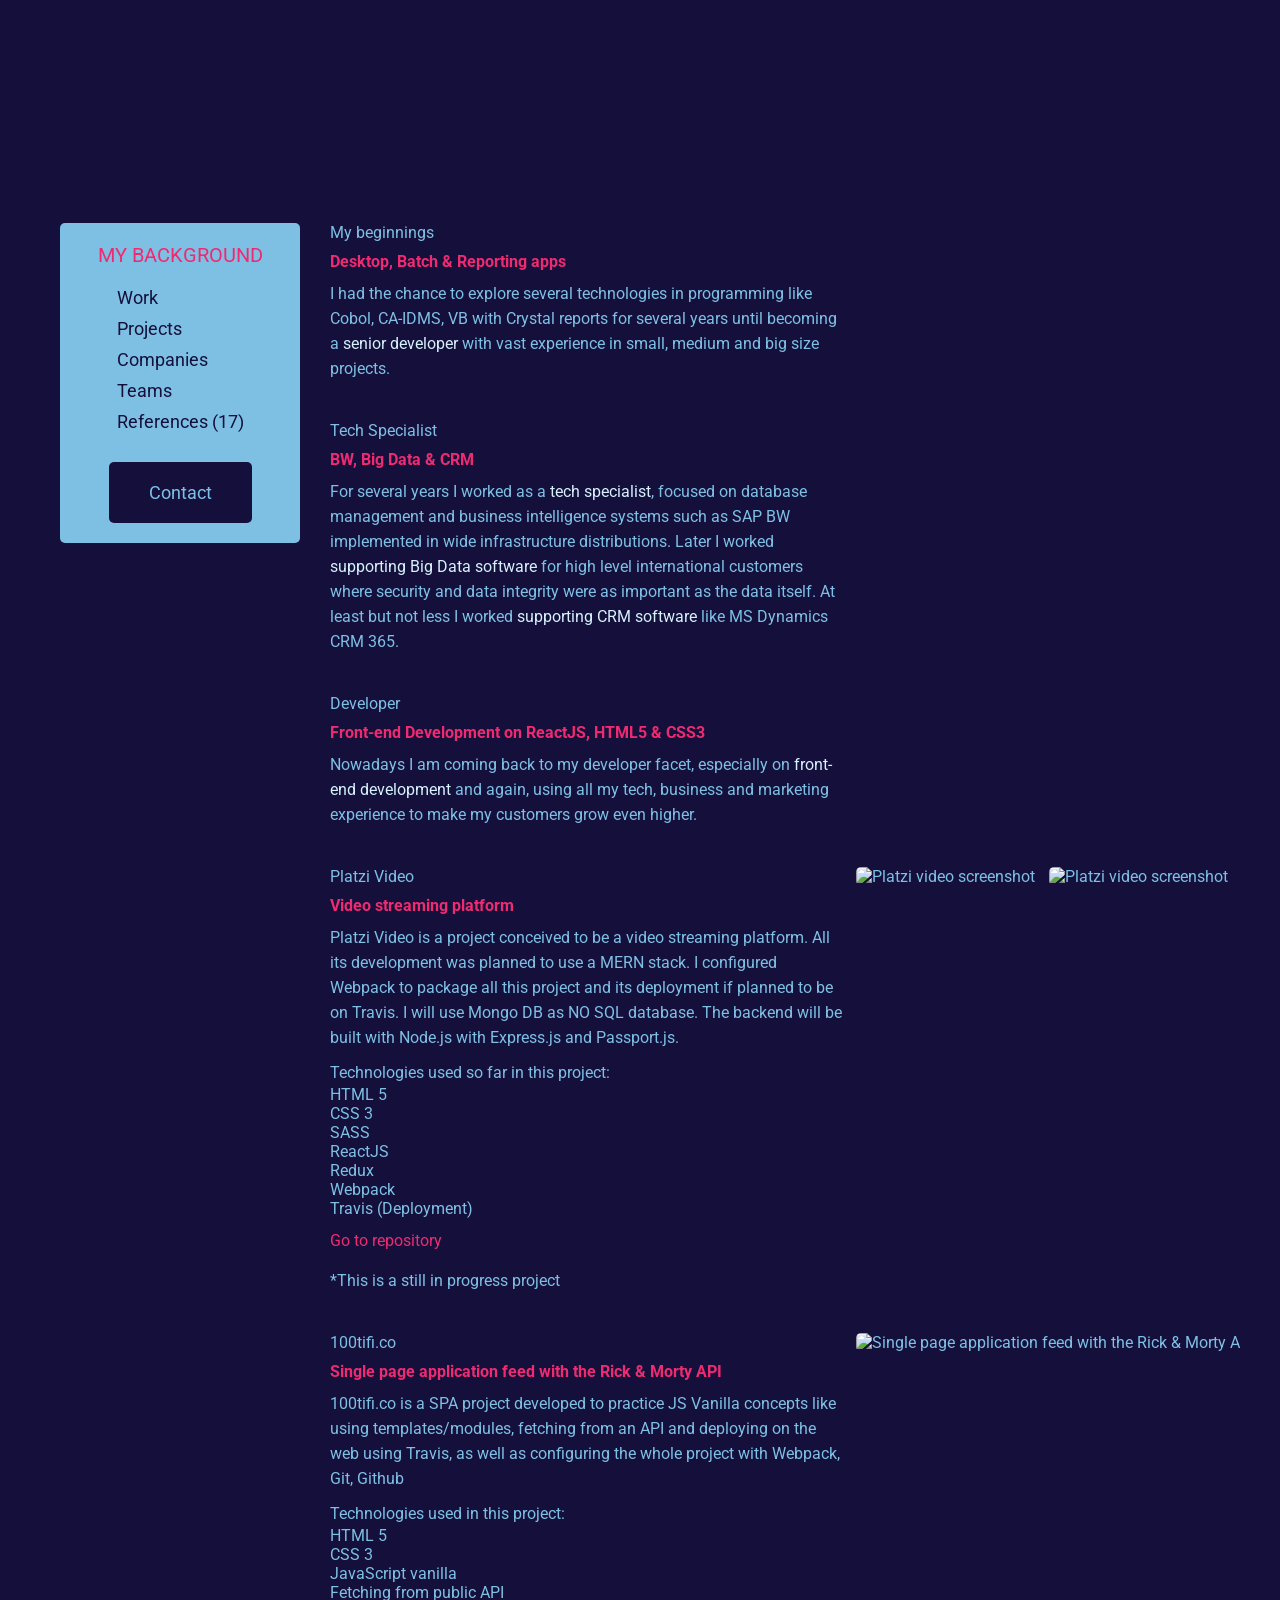
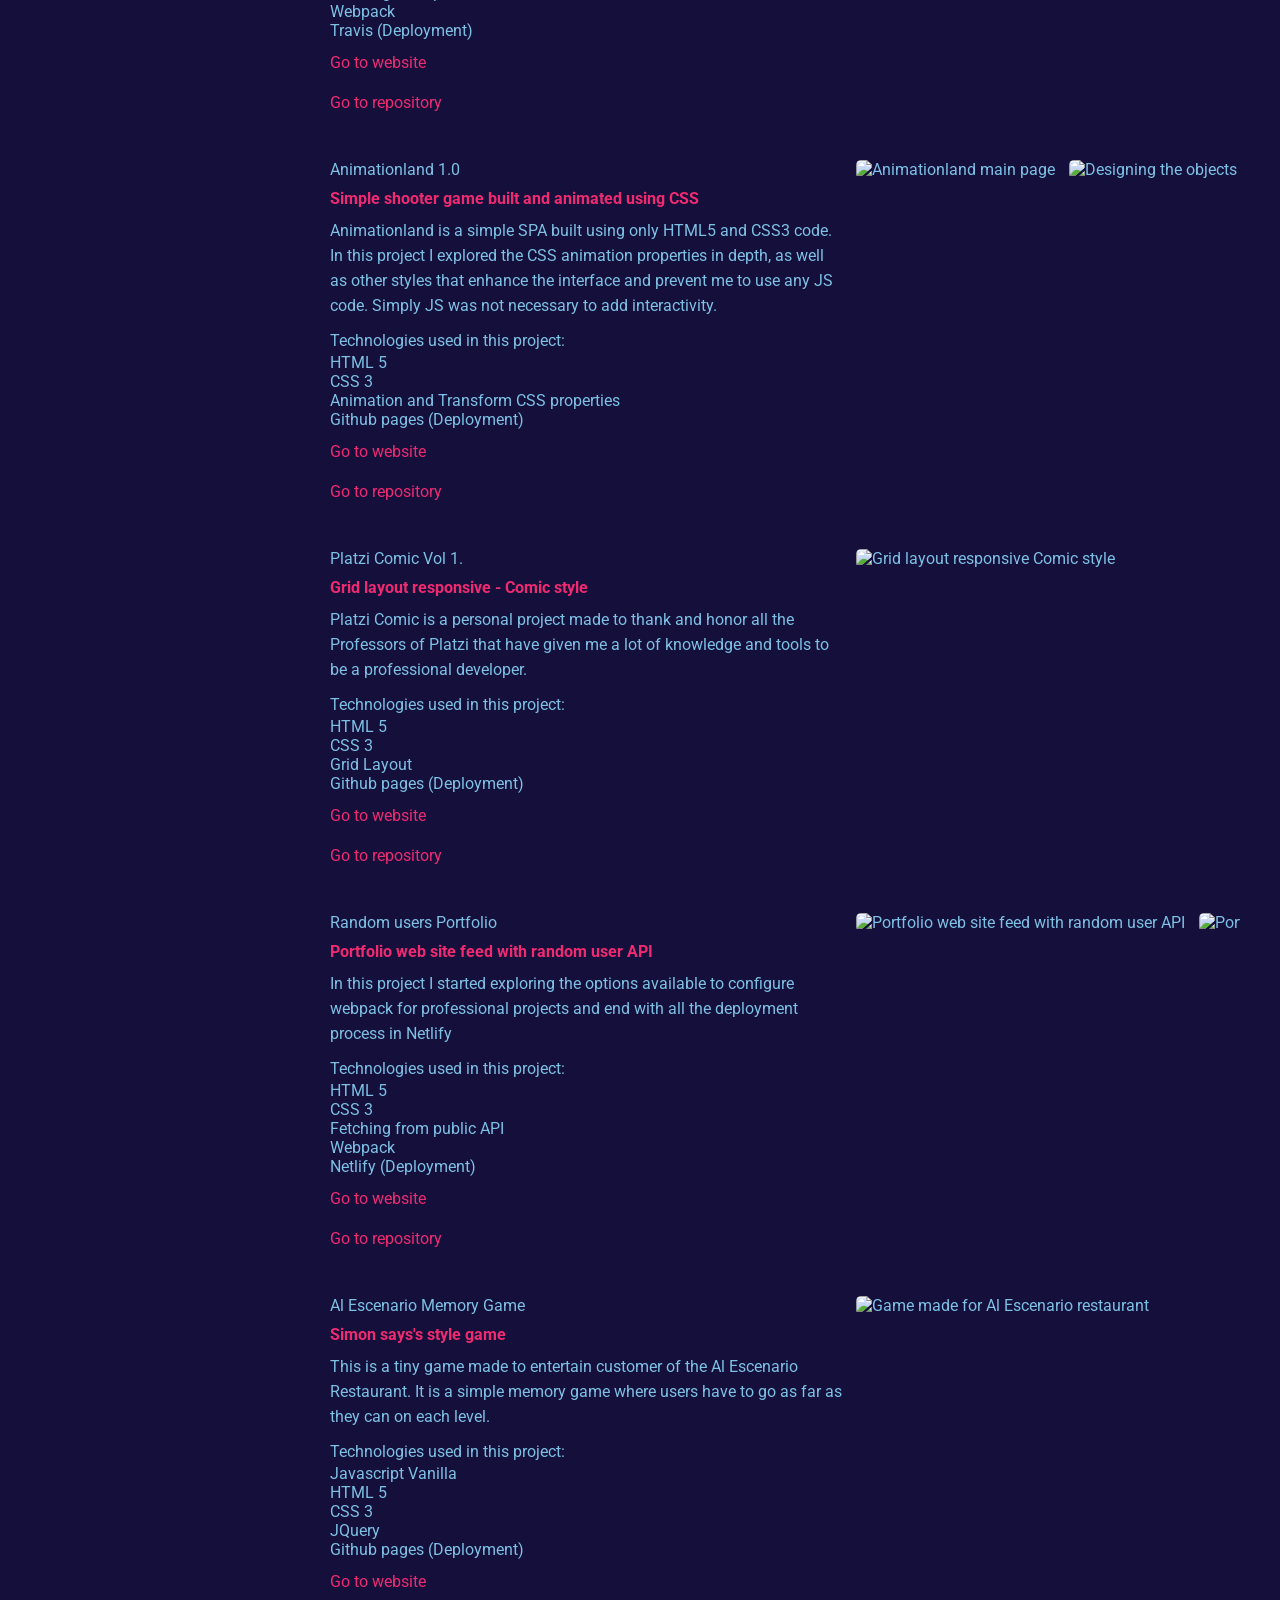
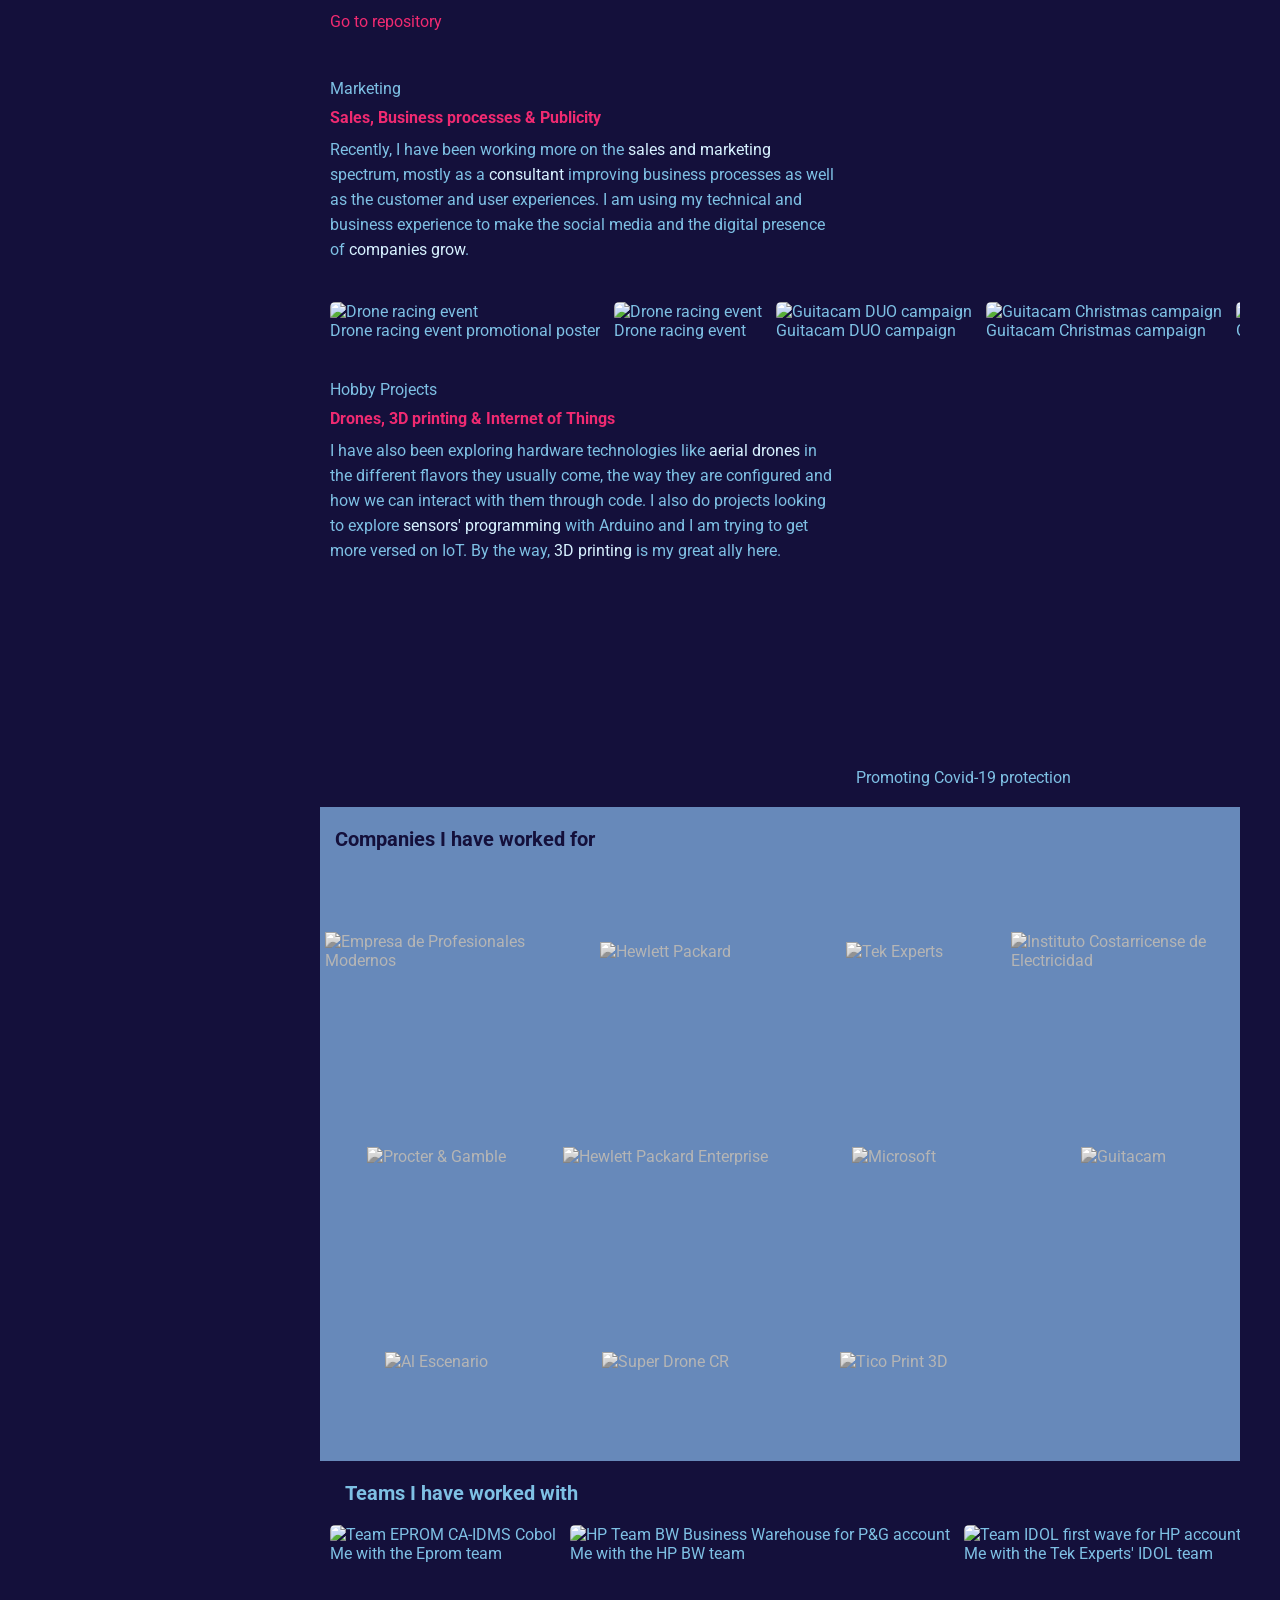
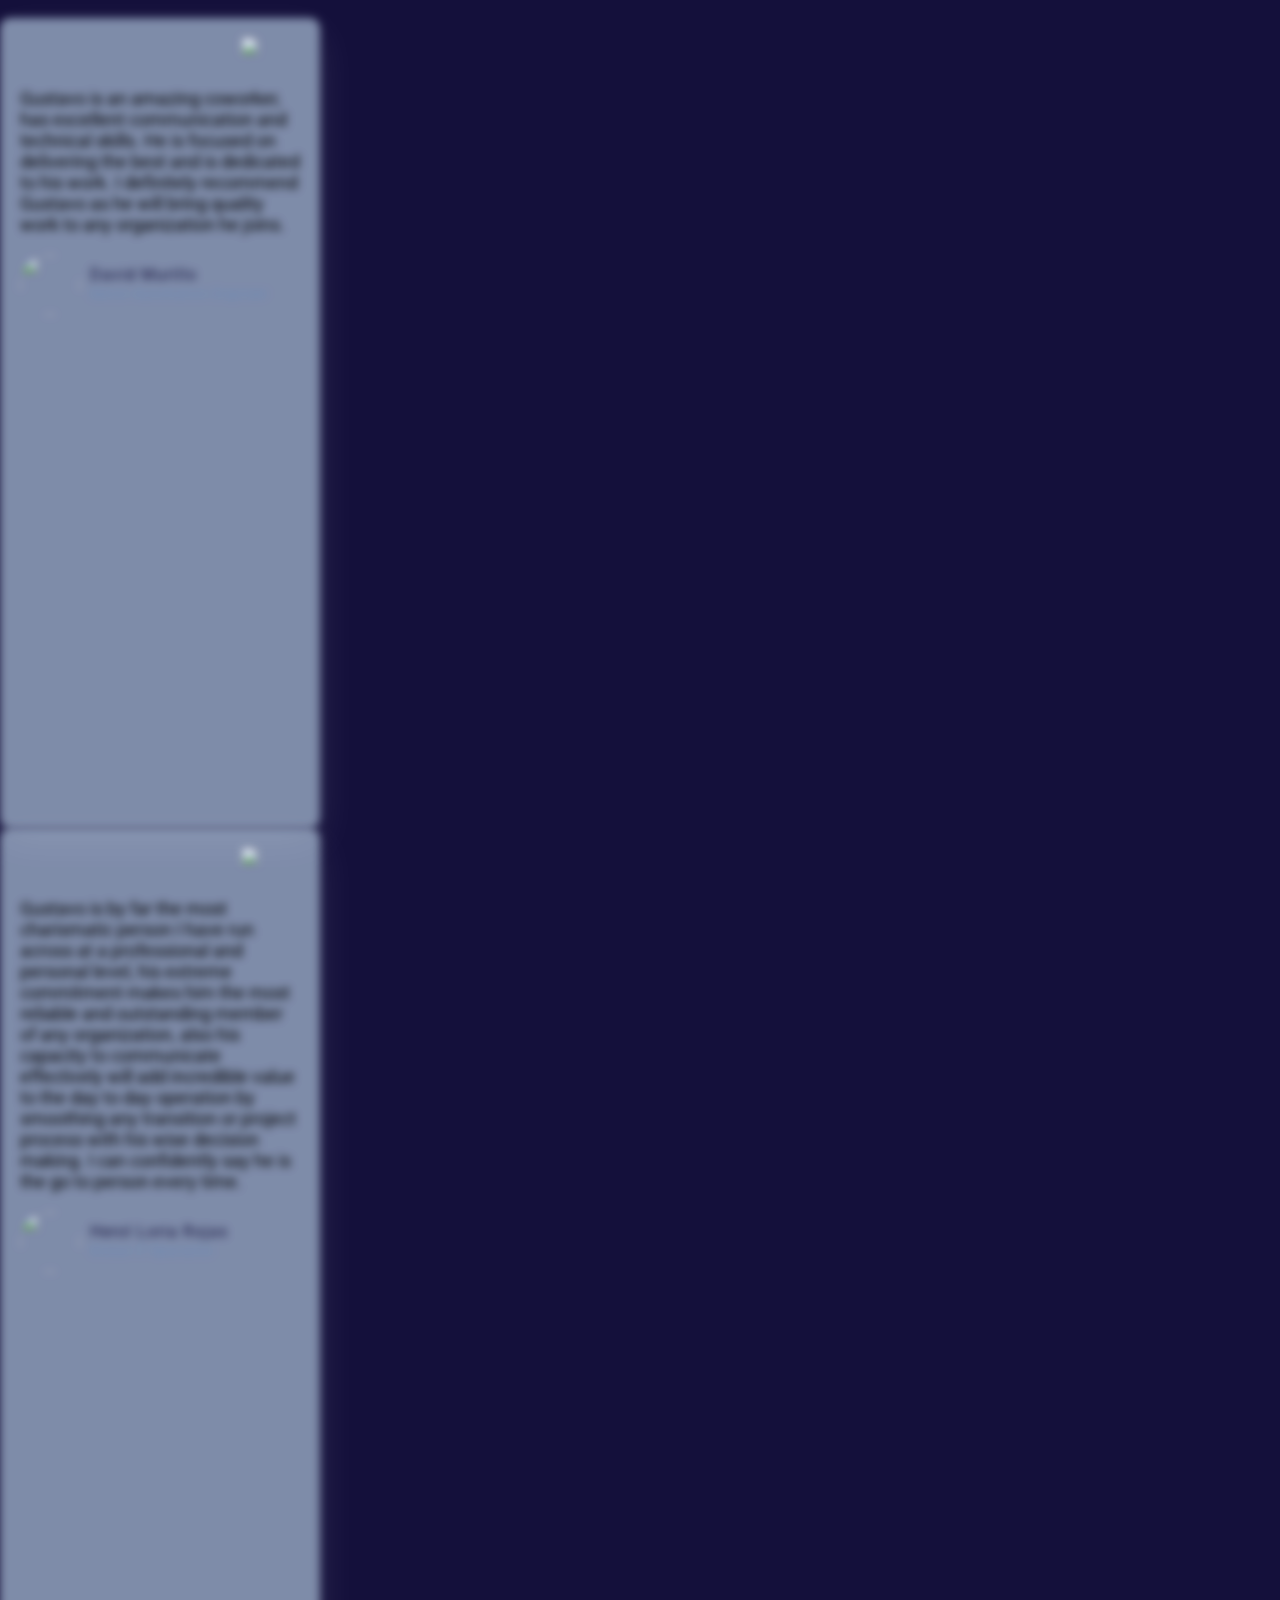
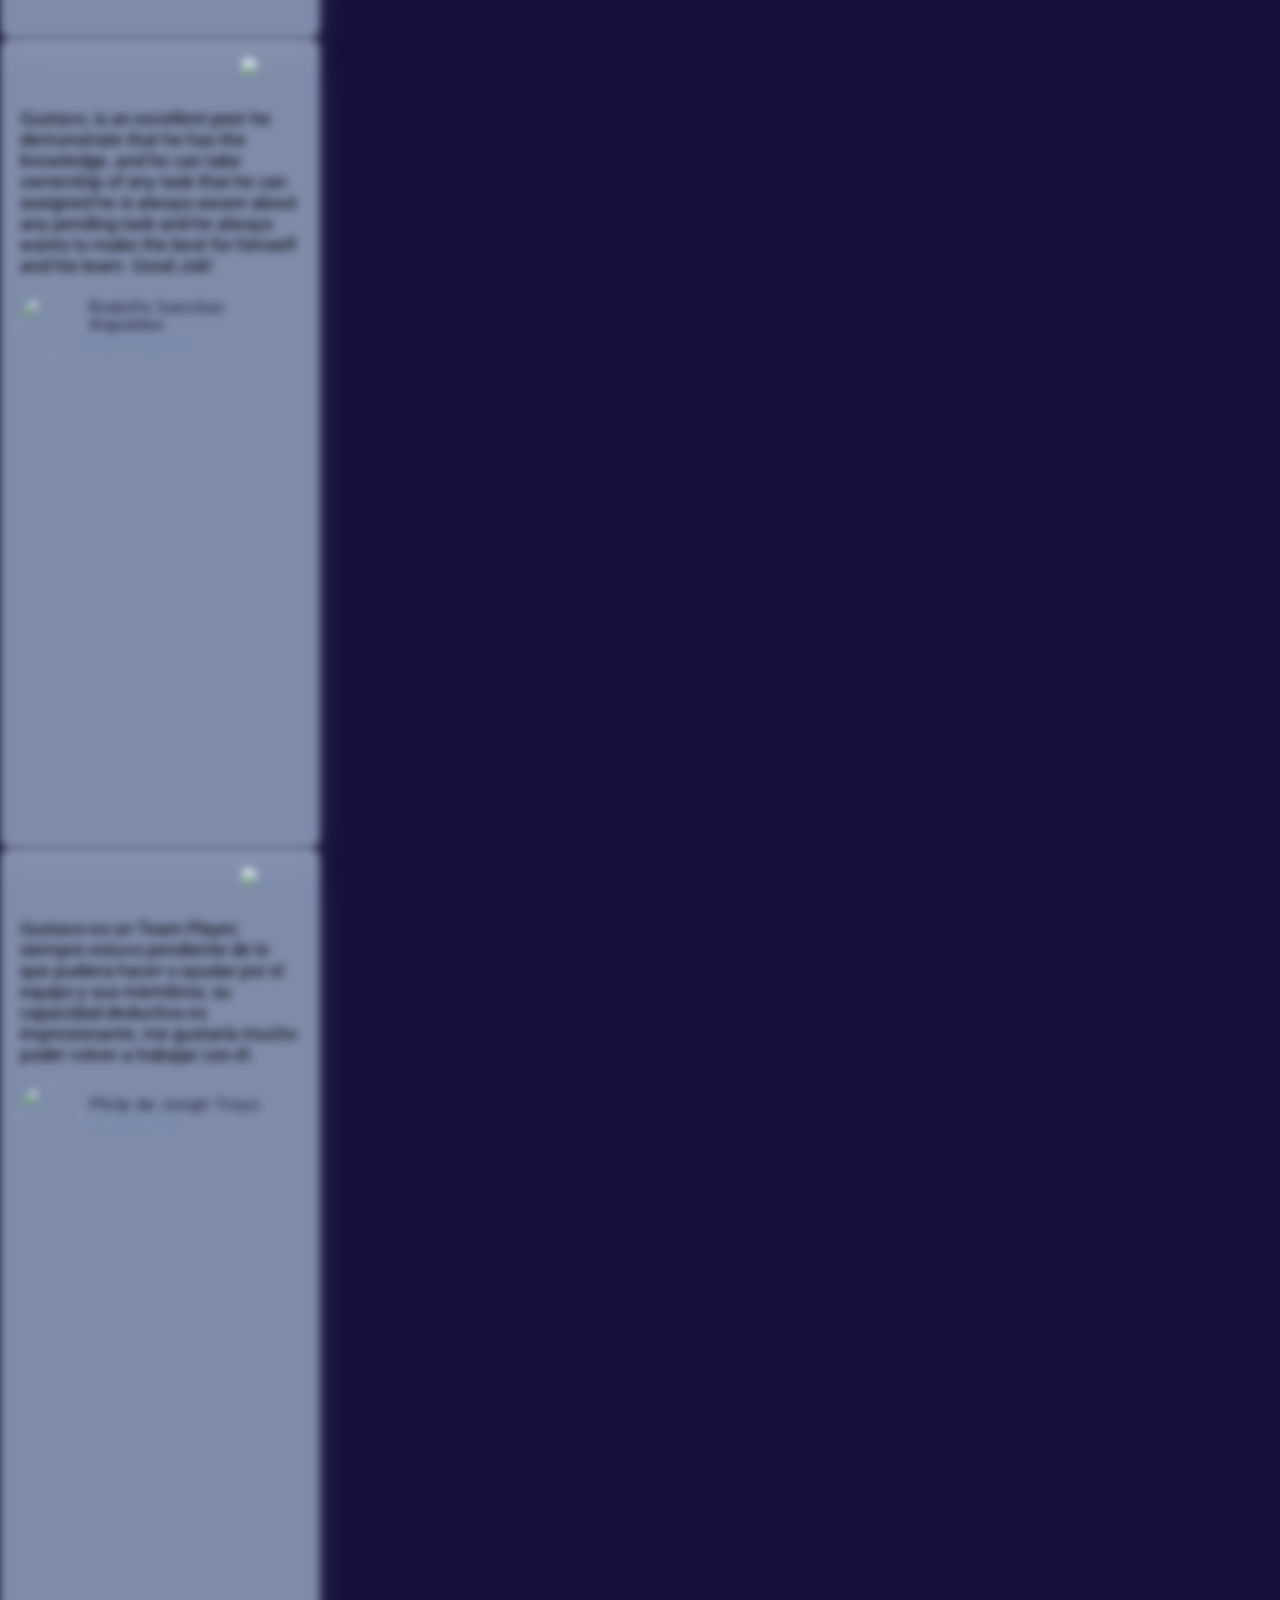
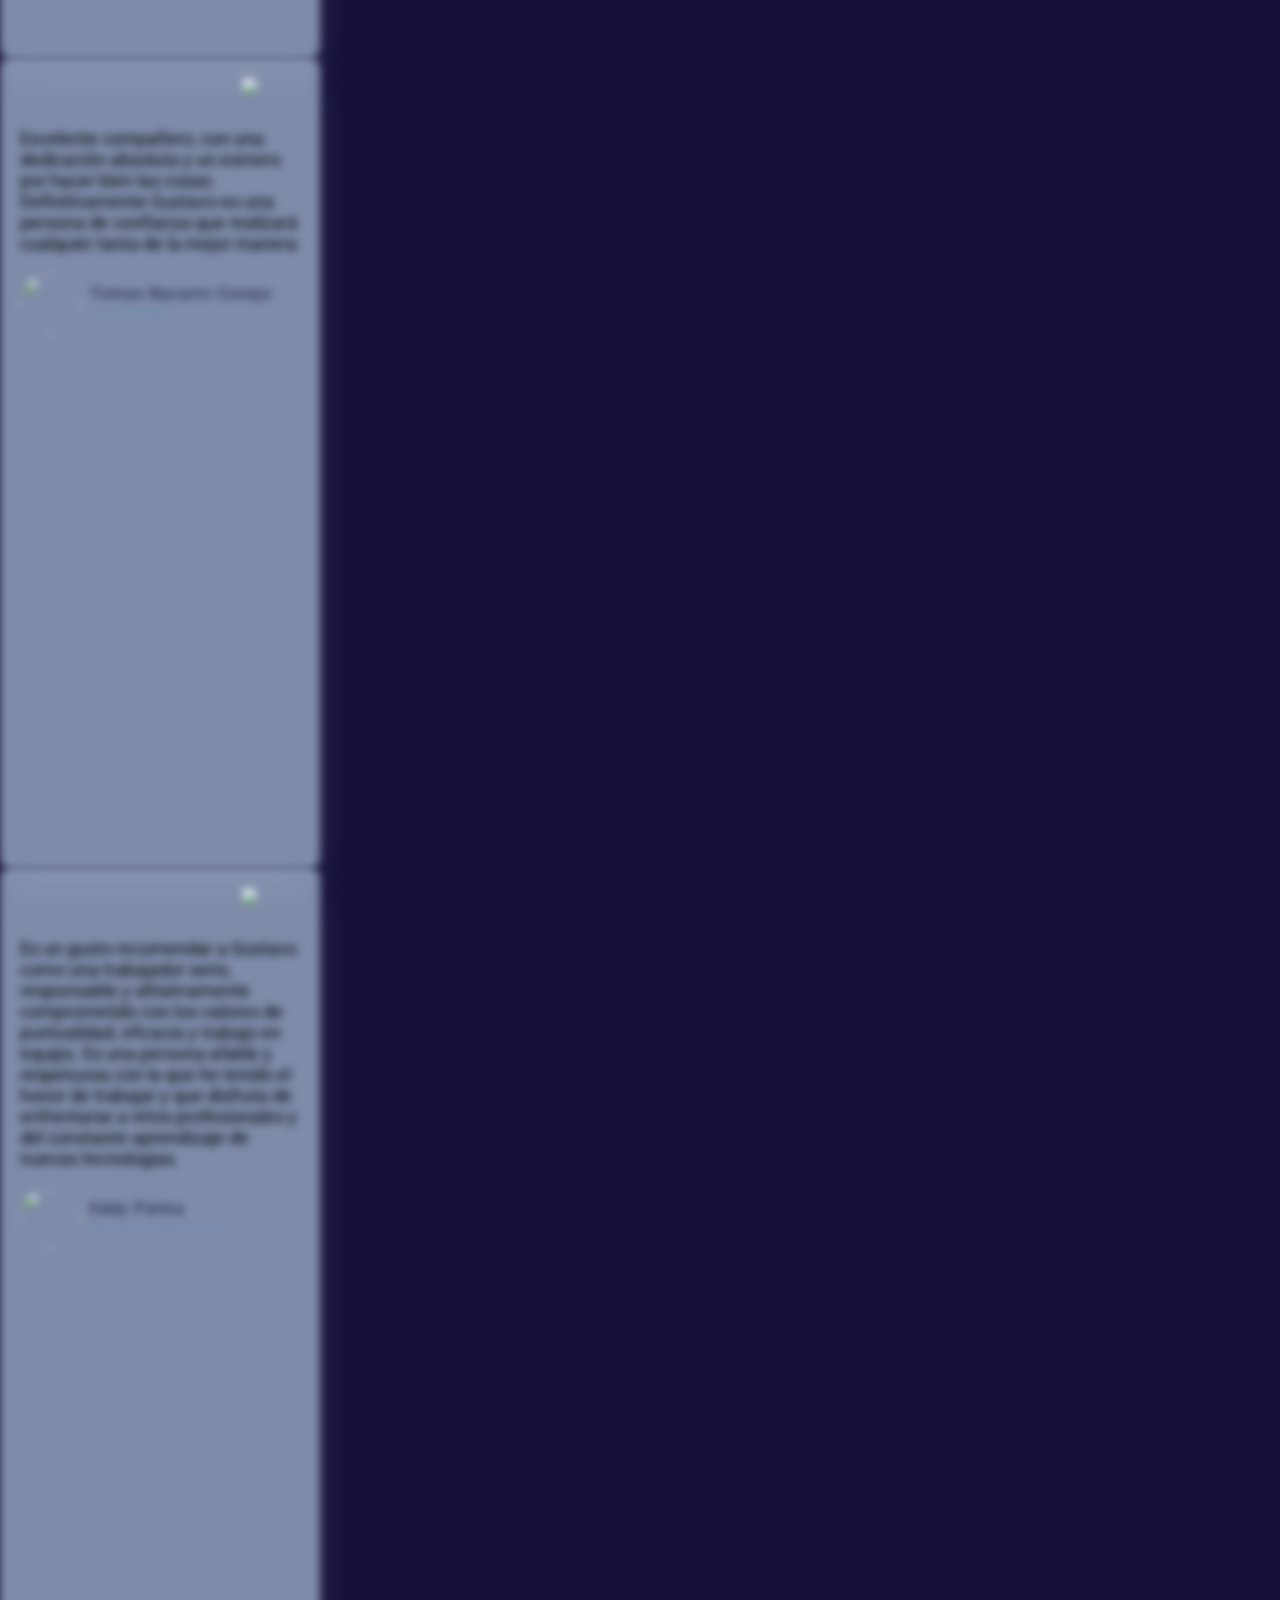
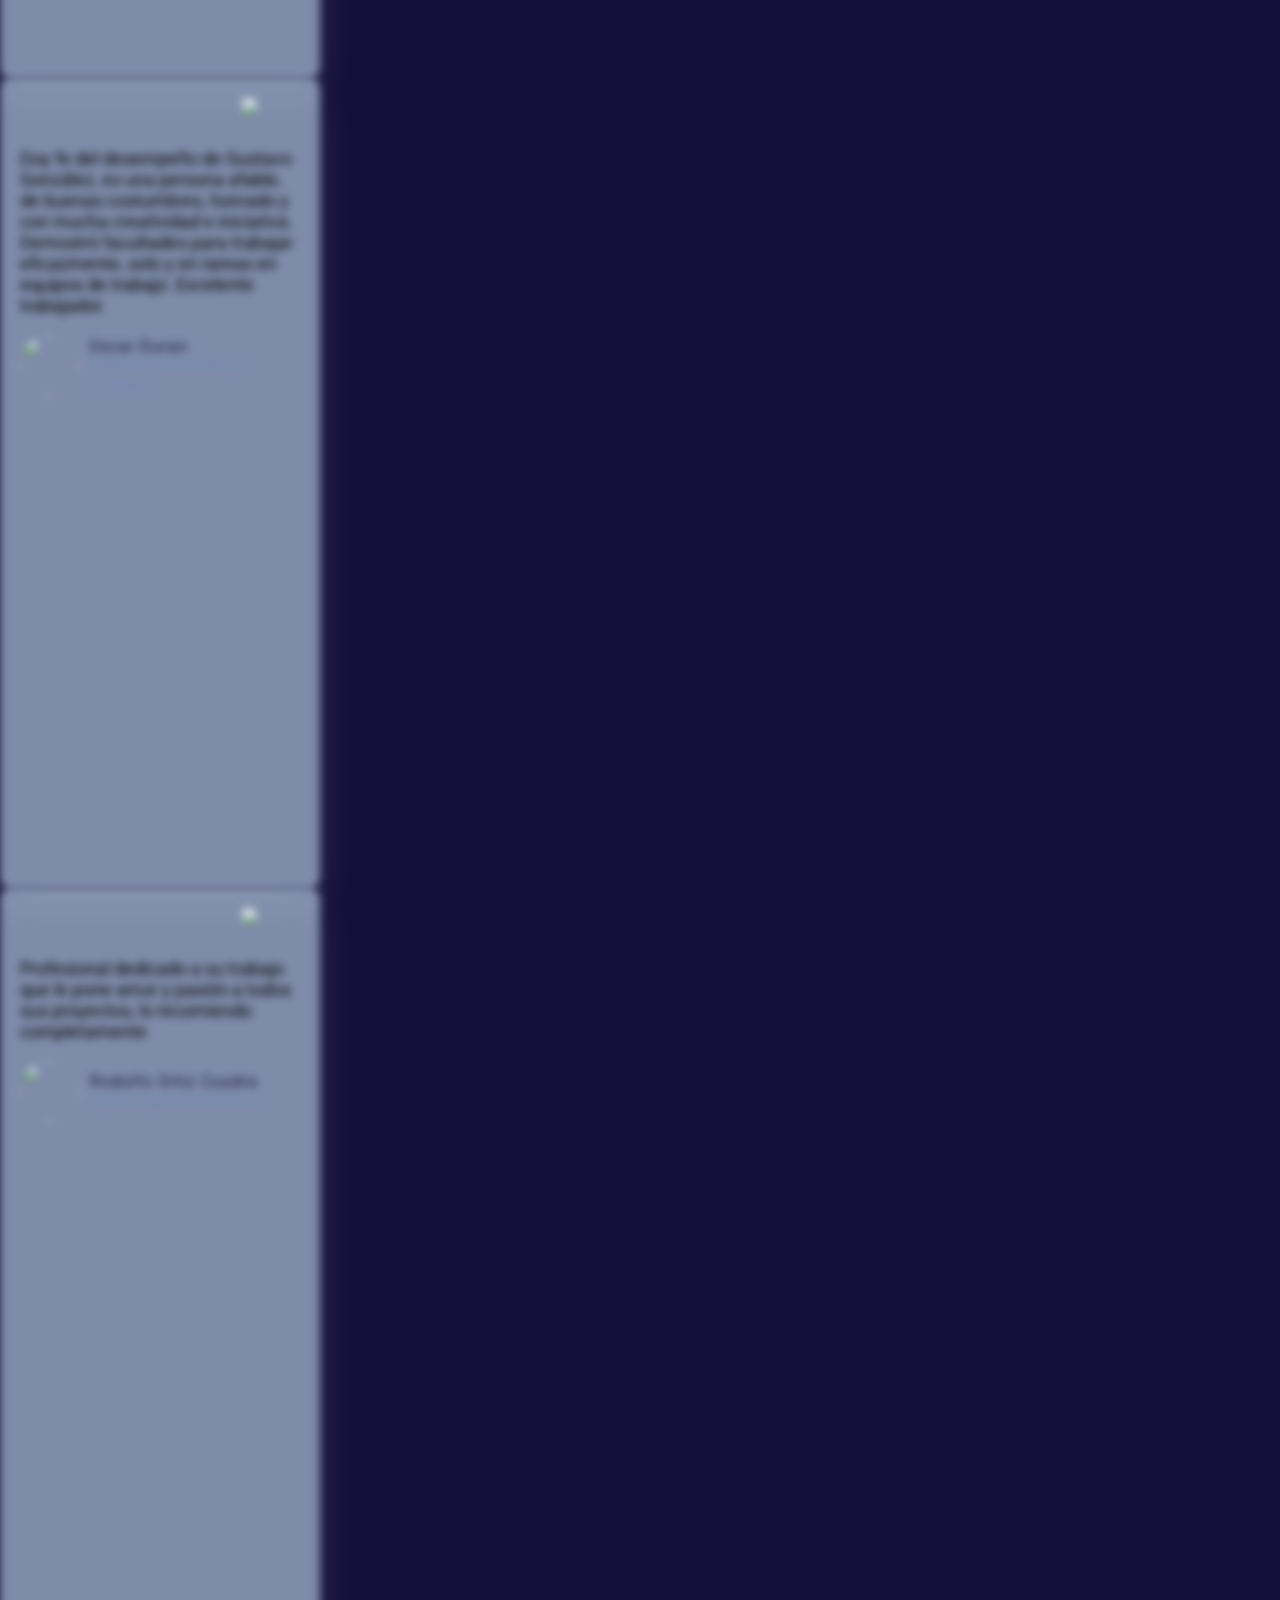
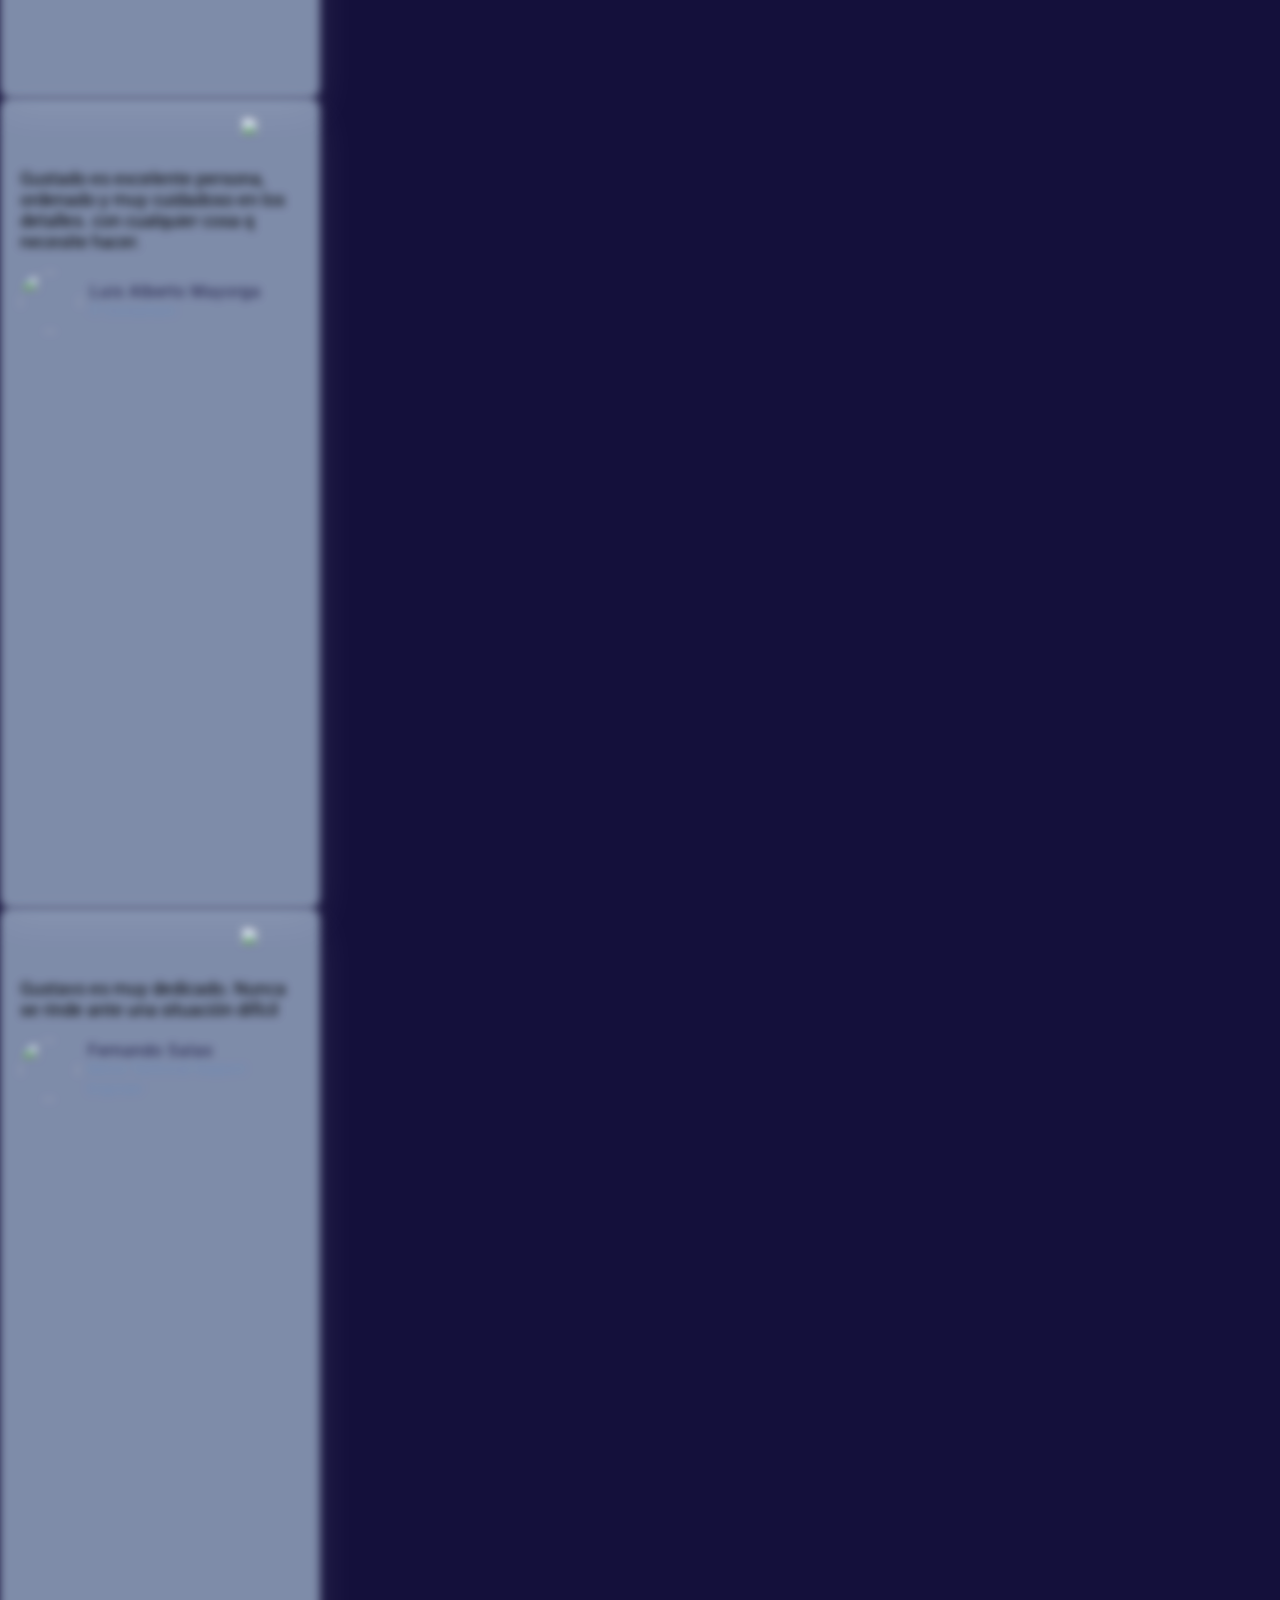
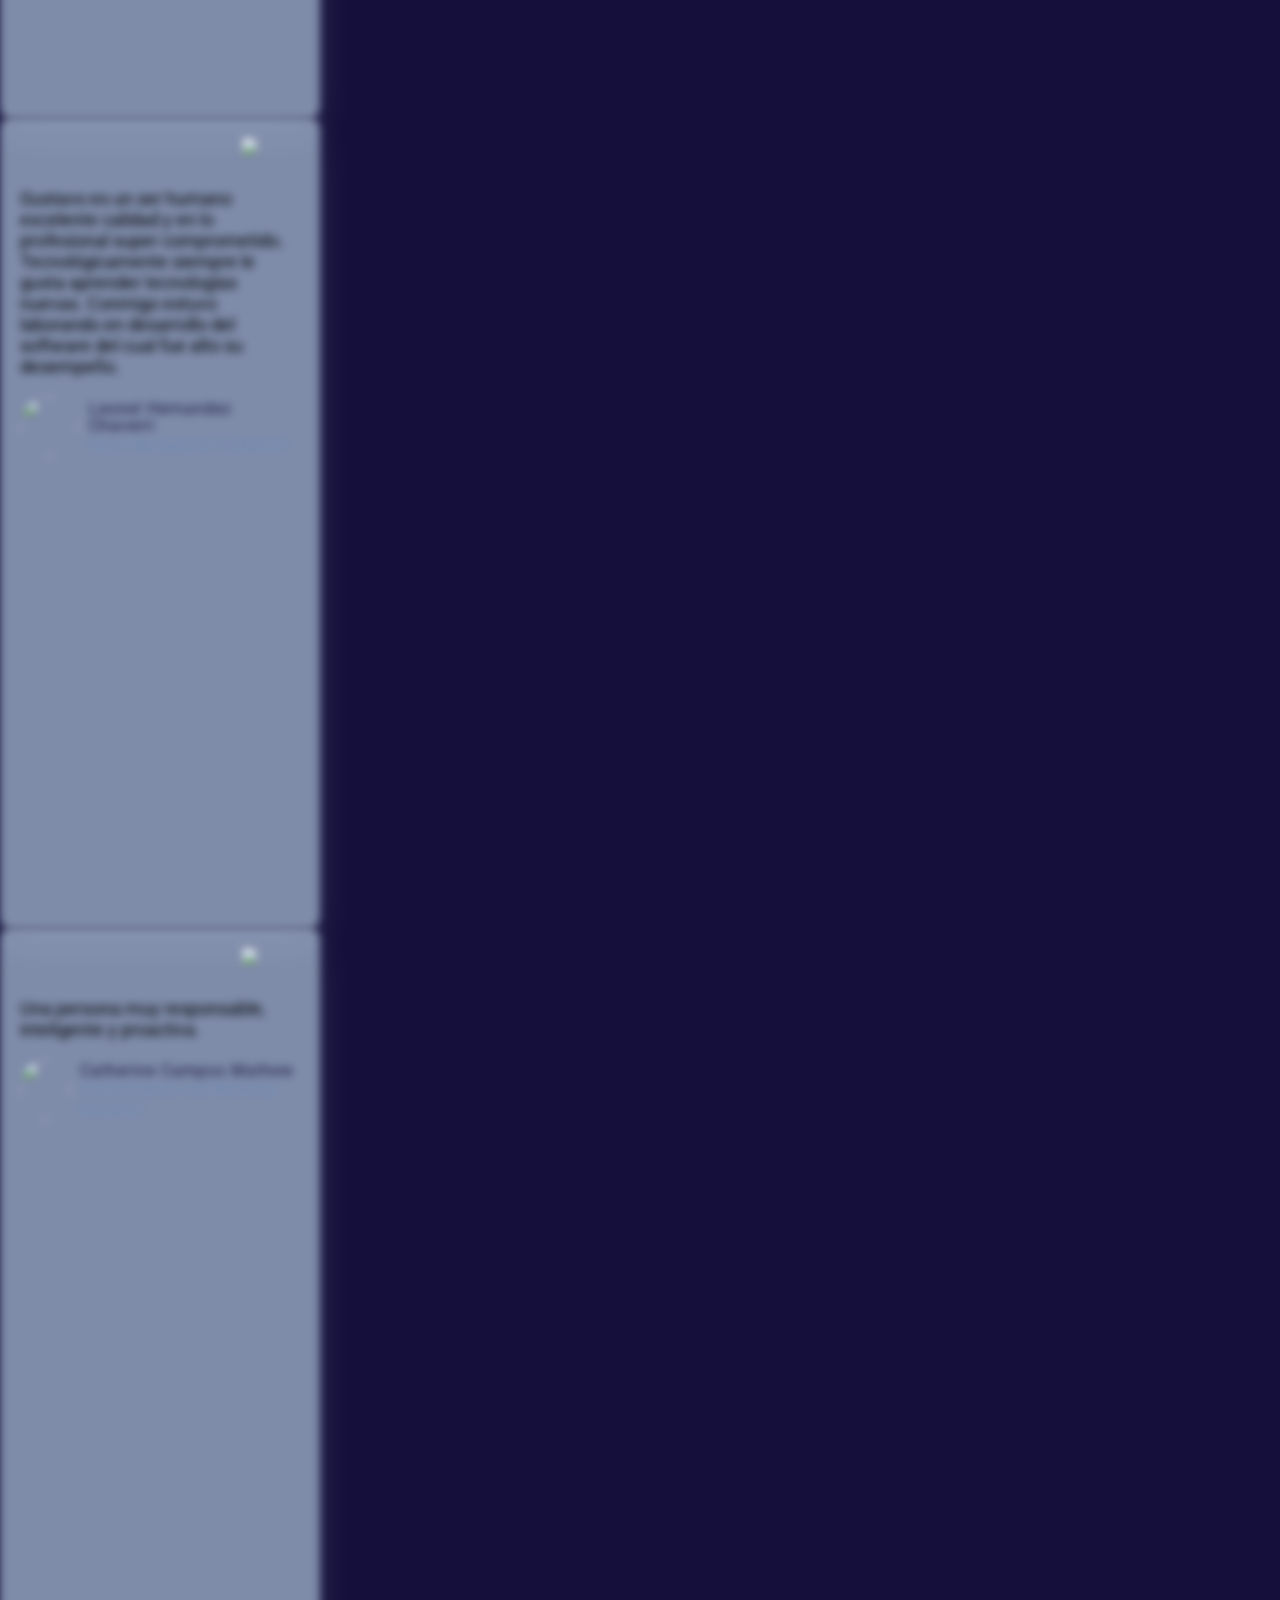
==== commit e164110a: "Fixing paddings and sizes in About section, fixing phone number for whatsapp" ====
--- a/index.html
+++ b/index.html
@@ -448,26 +448,26 @@
 						<div class="testimonialSlide">
 							<div class="content">
 								<img src="https://i.ibb.co/9qRntMj/right-quote.png" class="quote"/>
+								<p>Gustavo is by far the most charismatic person I have run across at a professional and personal level, his extreme commitment makes him the most reliable and outstanding member of any organization, also his capacity to communicate effectively will add incredible value to the day to day operation by smoothing any transition or project process with his wise decision making.  I can confidently say he is the go to person every time.</p>
+								<a href="https://www.linkedin.com/in/herol-loria-rojas-18a869a9/" class="details">
+									<div class="imgBx">
+										<img src="https://i.ibb.co/NCfhVhd/Herol.jpg" alt="">
+									</div>
+									<h3>Herol Loria Rojas<br><span>Global IT Specialist</span></h3>
+								</a>
+							</div>
+						</div>
+					</div>
+					<div class="swiper-slide">
+						<div class="testimonialSlide">
+							<div class="content">
+								<img src="https://i.ibb.co/9qRntMj/right-quote.png" class="quote"/>
 								<p>Gustavo, is an excellent peer he demonstrate that he has the knowledge, and he can take ownership of any task that he can assigned he is always aware about any pending task and he always wants to make the best for himself and his team. Good Job!</p>
 								<a href="https://www.linkedin.com/in/foforasa/" class="details">
 									<div class="imgBx">
 										<img src="https://i.ibb.co/ck3x6Cz/Fofo.jpg" alt="">
 									</div>
 									<h3>Rodolfo Sanchez Arguedas<br><span>Cluod Engineer</span></h3>
-								</a>
-							</div>
-						</div>
-					</div>
-					<div class="swiper-slide">
-						<div class="testimonialSlide">
-							<div class="content">
-								<img src="https://i.ibb.co/9qRntMj/right-quote.png" class="quote"/>
-								<p>Gustavo is by far the most charismatic person I have run across at a professional and personal level, his extreme commitment makes him the most reliable and outstanding member of any organization, also his capacity to communicate effectively will add incredible value to the day to day operation by smoothing any transition or project process with his wise decision making.  I can confidently say he is the go to person every time.</p>
-								<a href="https://www.linkedin.com/in/herol-loria-rojas-18a869a9/" class="details">
-									<div class="imgBx">
-										<img src="https://i.ibb.co/NCfhVhd/Herol.jpg" alt="">
-									</div>
-									<h3>Herol Loria Rojas<br><span>Global IT Specialist</span></h3>
 								</a>
 							</div>
 						</div>
@@ -684,7 +684,7 @@
 						</a>
 					</li>
 					<li data-text="whatsapp" data-color="#25D366">
-						<a href="https://wa.me/50688407297?text=Hi%20Gustavo" target="_blank" rel="noopener noreferrer" class="whatsapp">
+						<a href="https://wa.me/50685397667?text=Hi%20Gustavo" target="_blank" rel="noopener noreferrer" class="whatsapp">
 							<i class="fa fa-whatsapp" aria-hidden="true"></i>
 						</a>
 					</li>
--- a/estilos.css
+++ b/estilos.css
@@ -194,10 +194,12 @@
 	background-size: cover;
 	background-position-y: bottom;
 	background-repeat: no-repeat;
-	padding: 5% 50% 10% 10%;
+	padding-right: 40%;
+	padding-left: 5%;
 	display: flex;
 	flex-direction: column;	
 	justify-content: center;
+	/* align-items: flex-start; */
 }
 
 .about__desciption {
@@ -207,6 +209,7 @@
 	width: 100%;
 	position: relative;
 	border-radius: 20px;
+	font-size: 1.2rem;
 	overflow: hidden;
 }
 .about__desciption::before {
@@ -234,7 +237,7 @@
 	position: relative;
 	z-index: 10;
 	color: var(--light-color);
-	font-size: 2rem;
+	font-size: 1.8rem;
 	line-height: 2.5rem;
 }
 
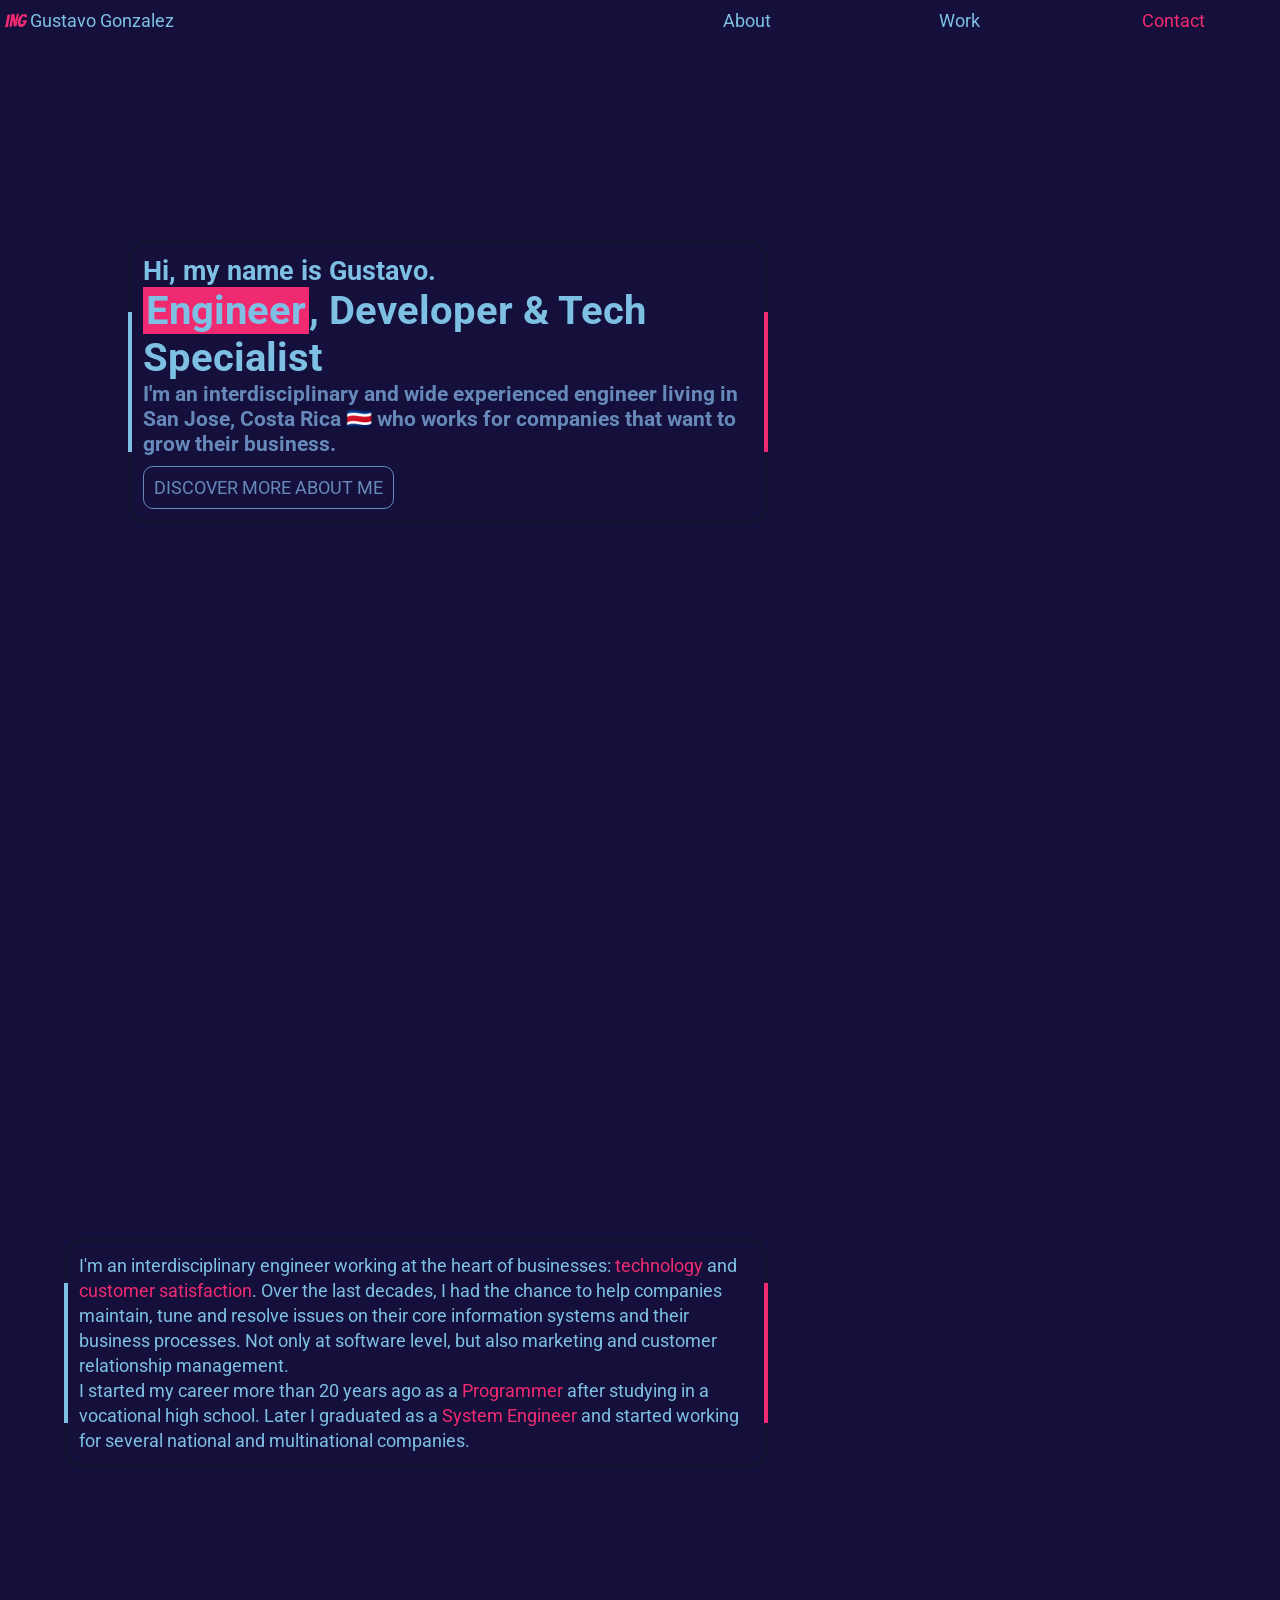
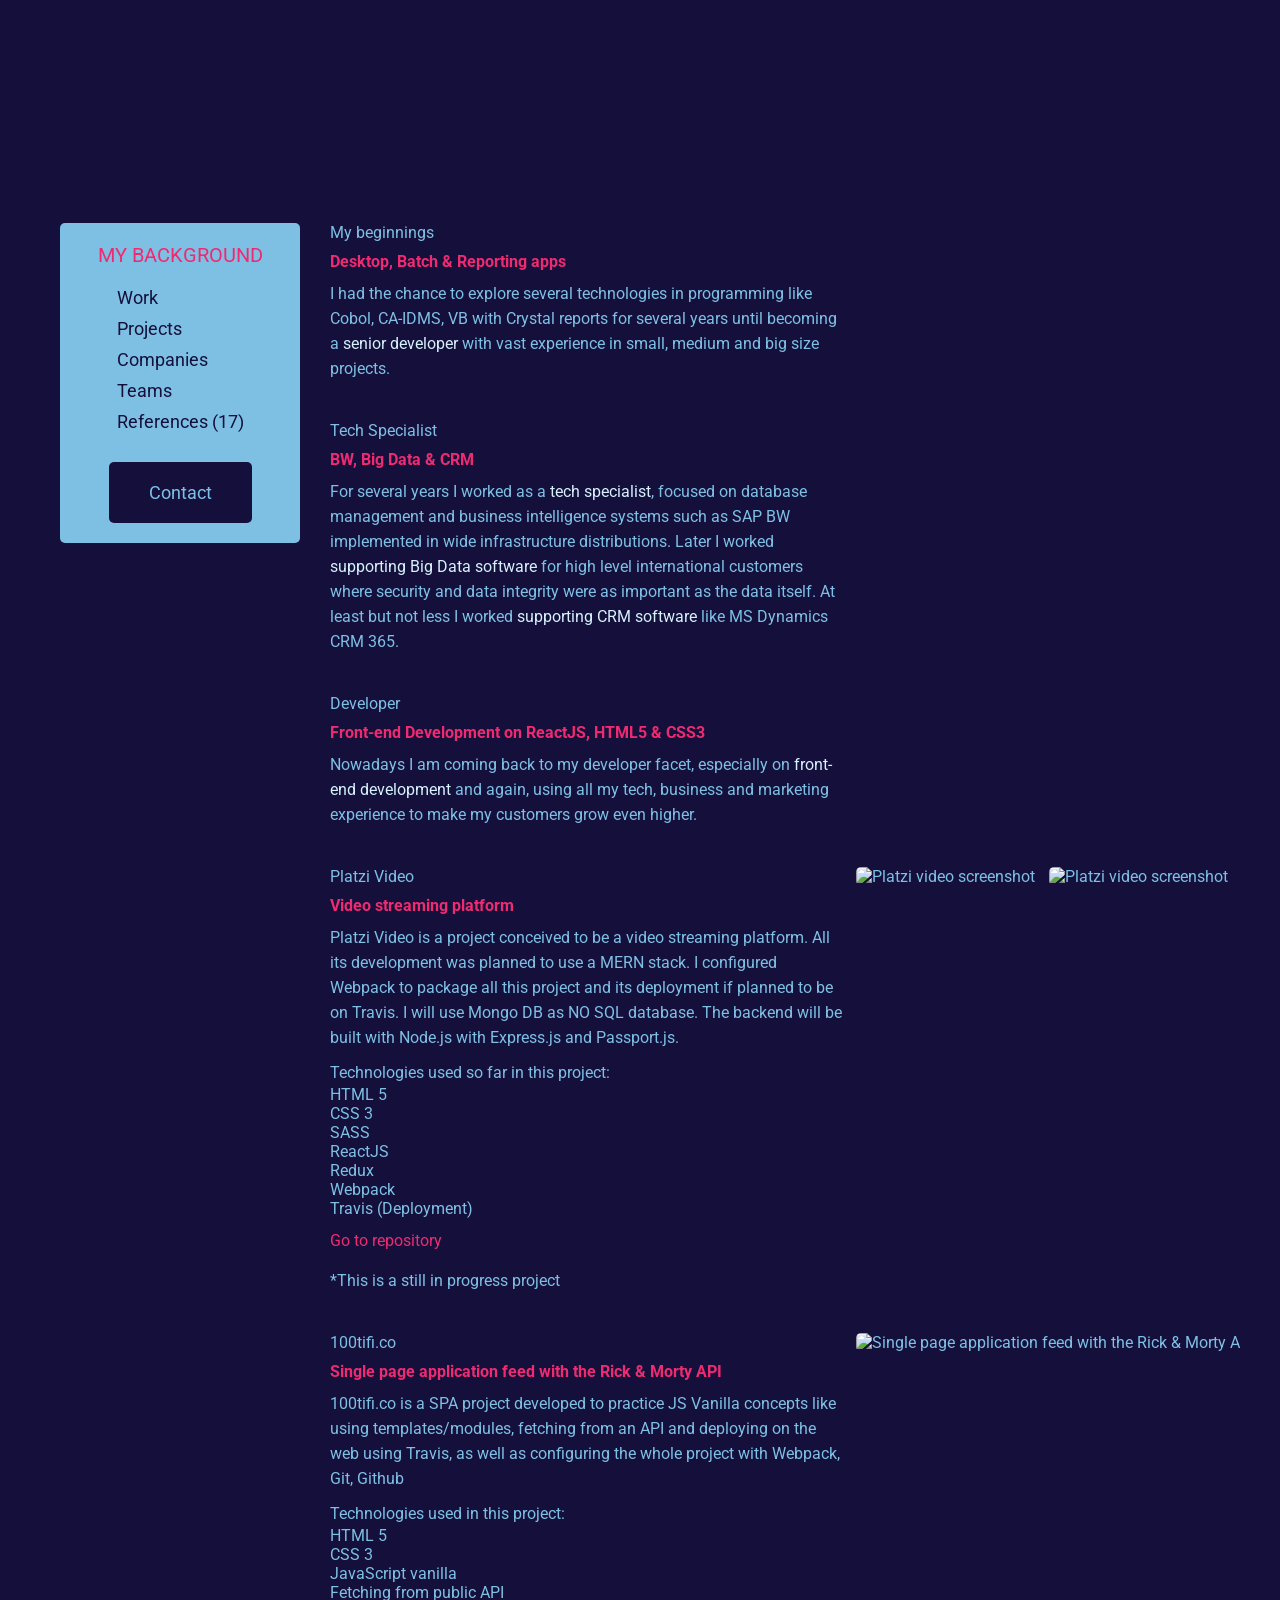
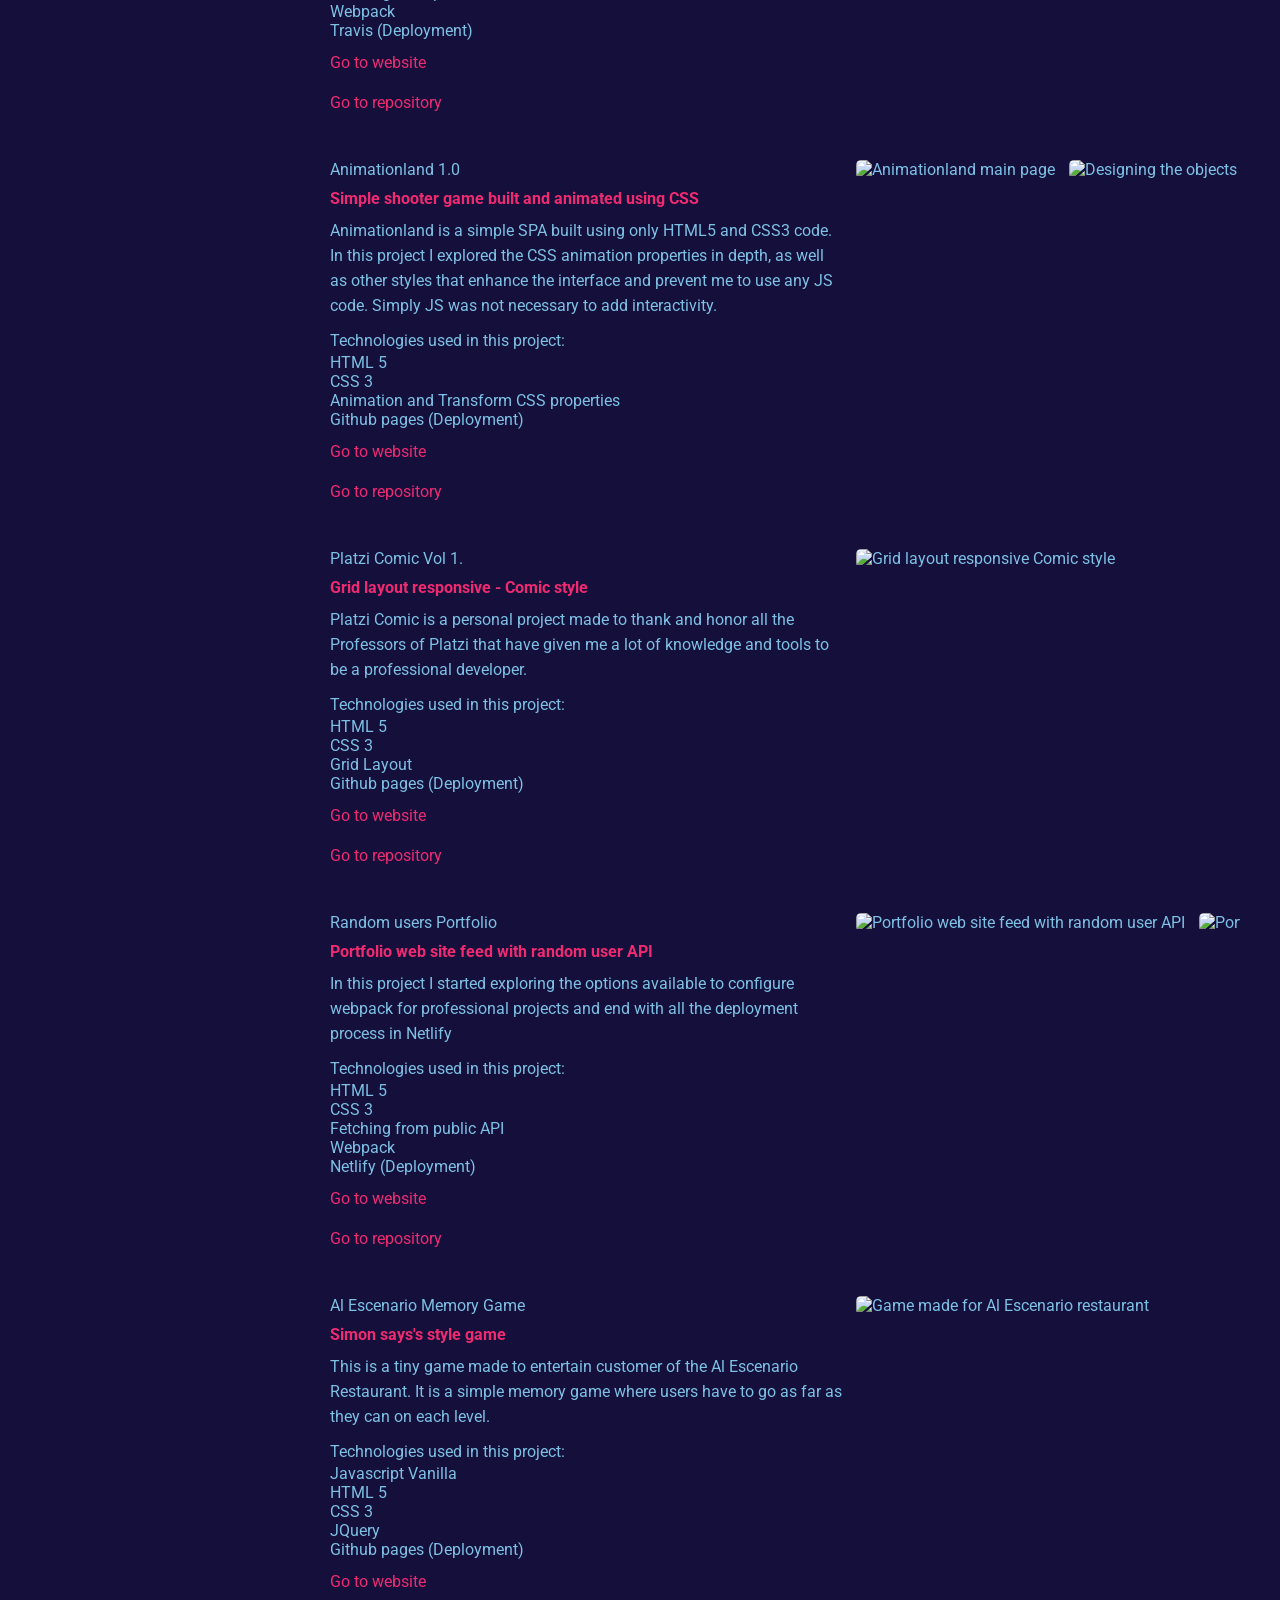
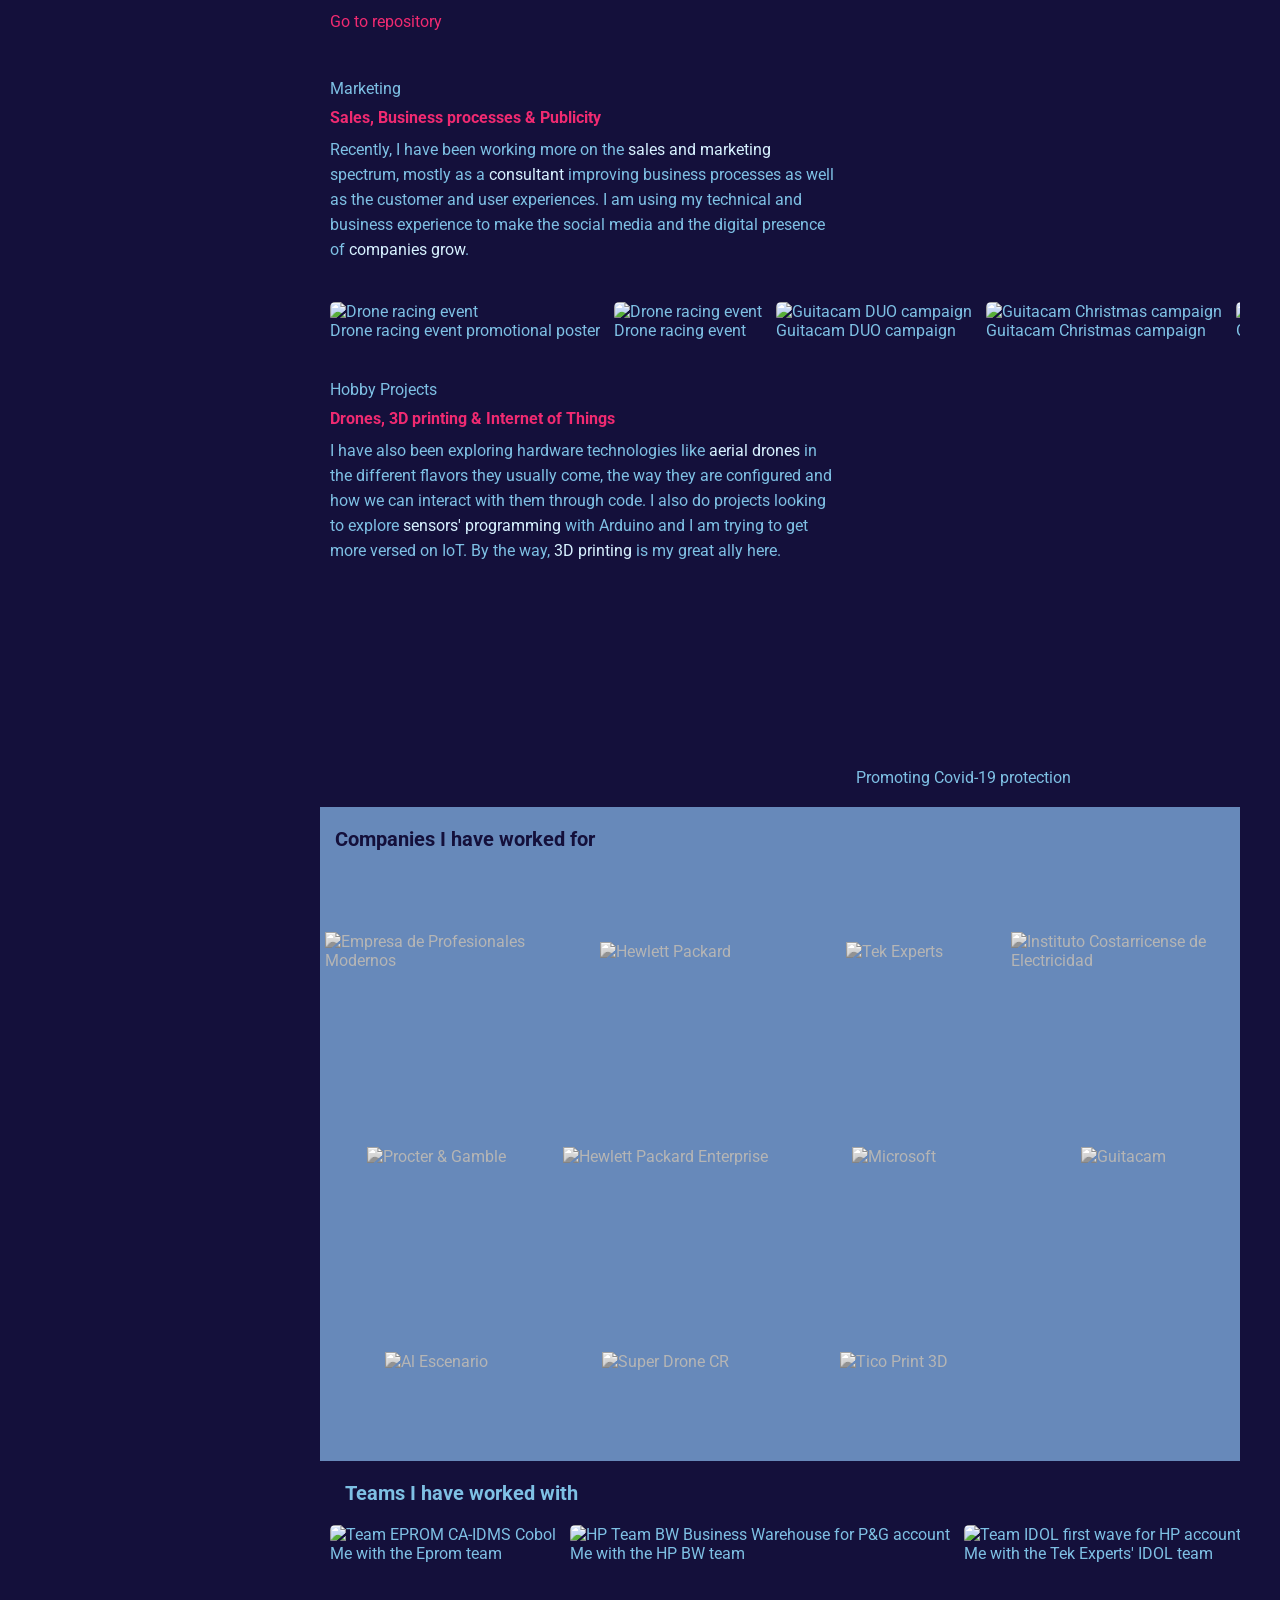
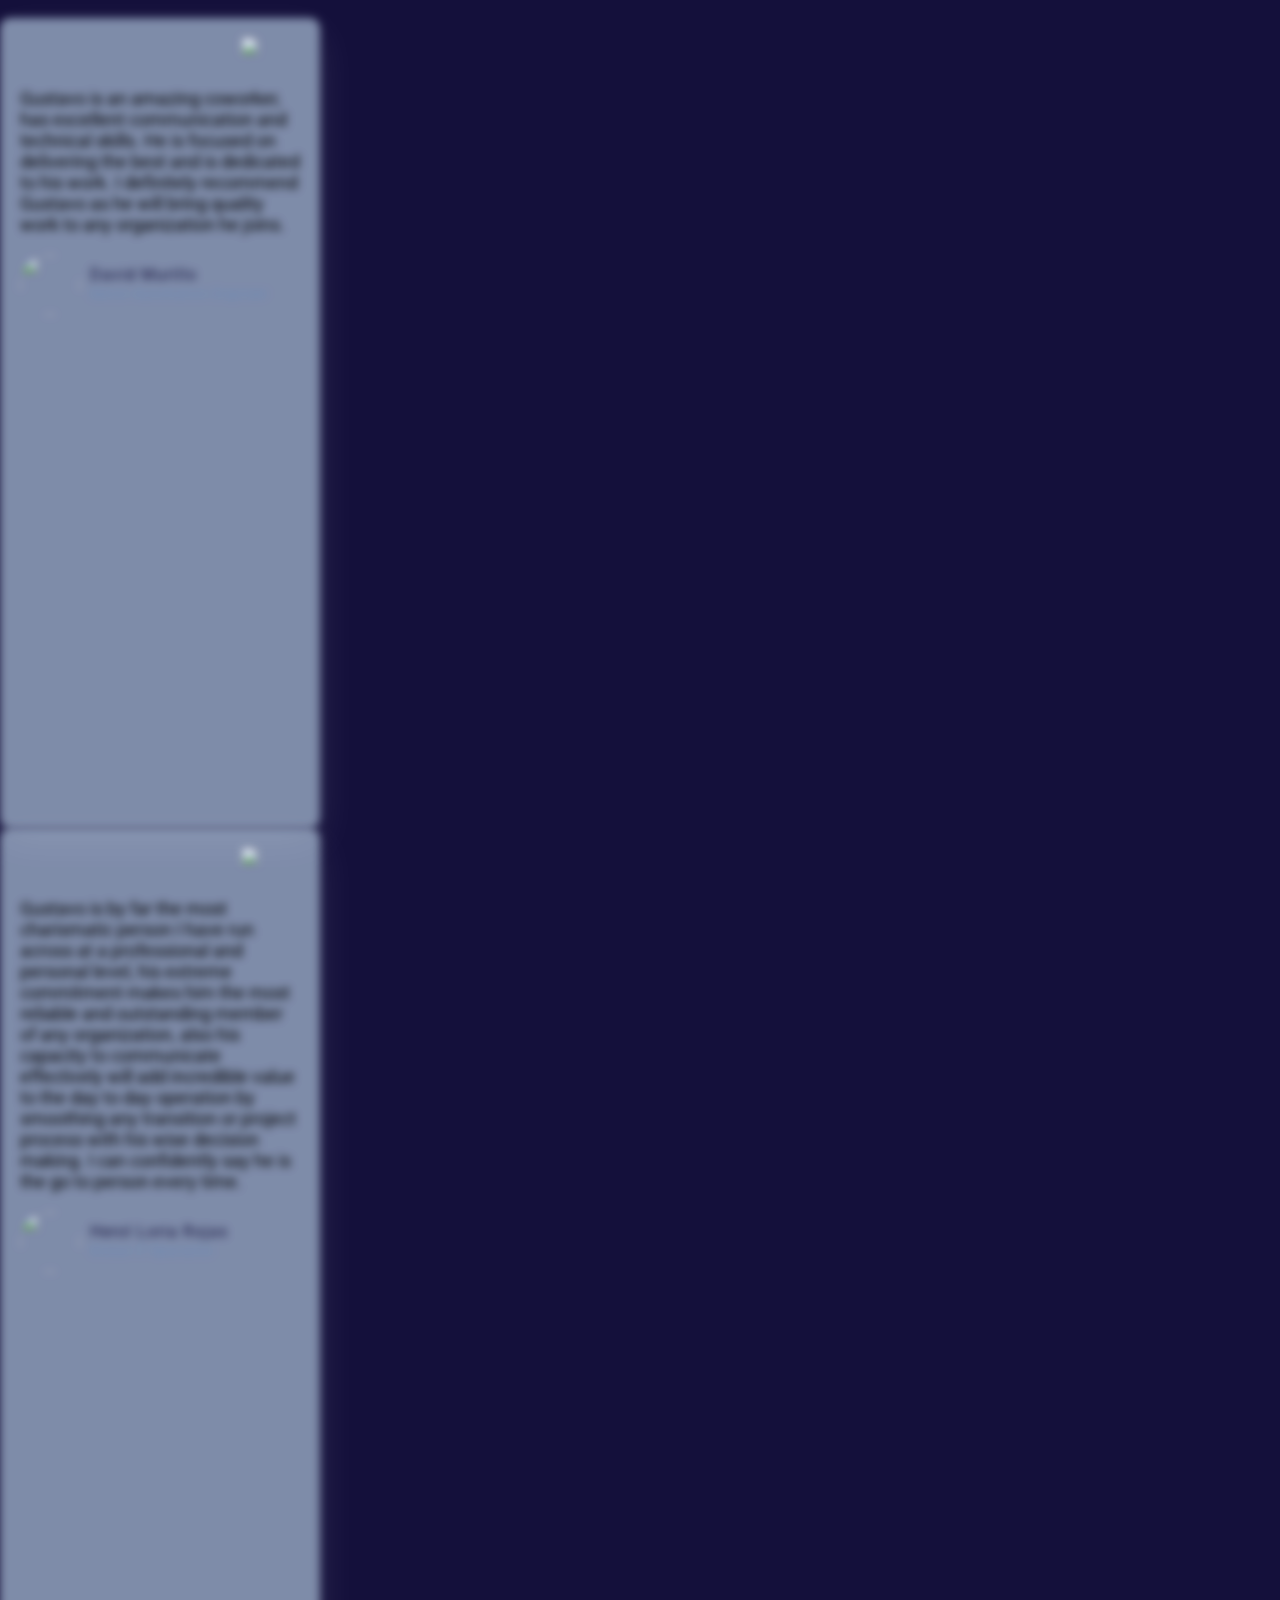
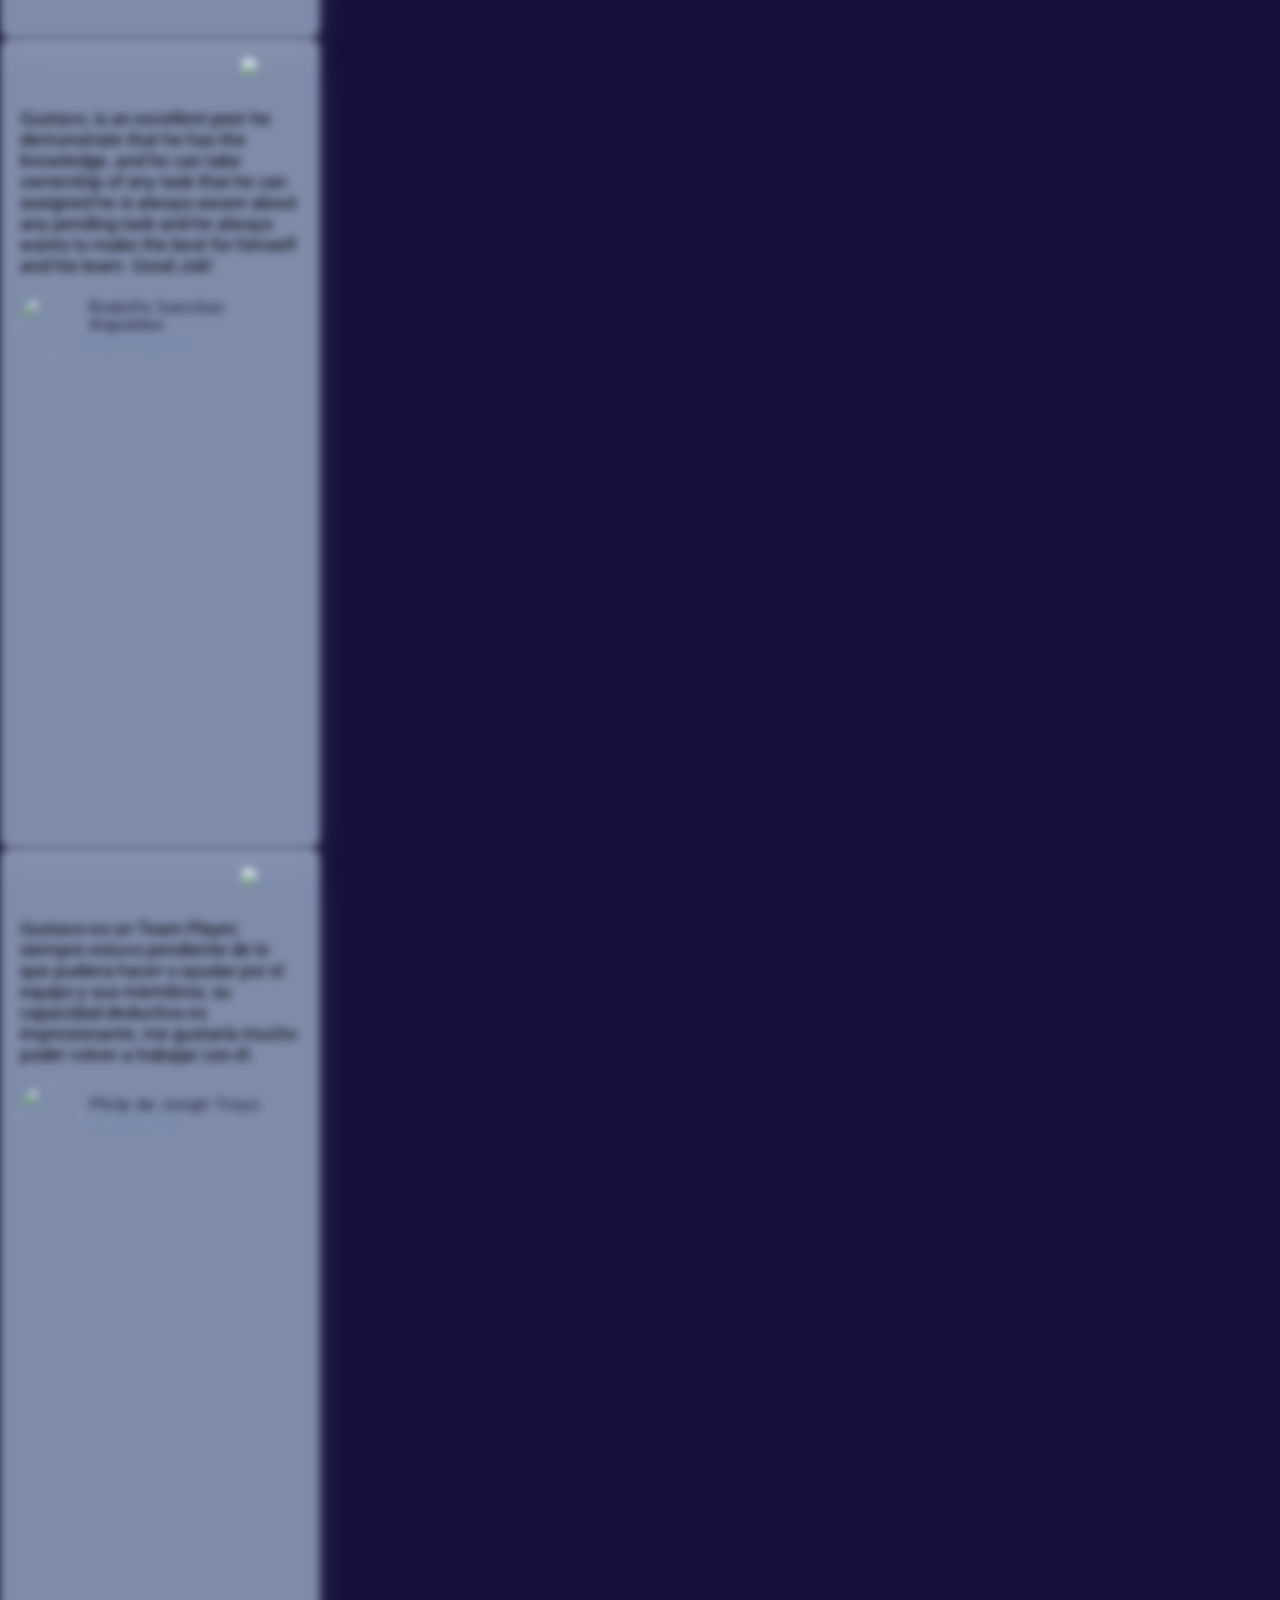
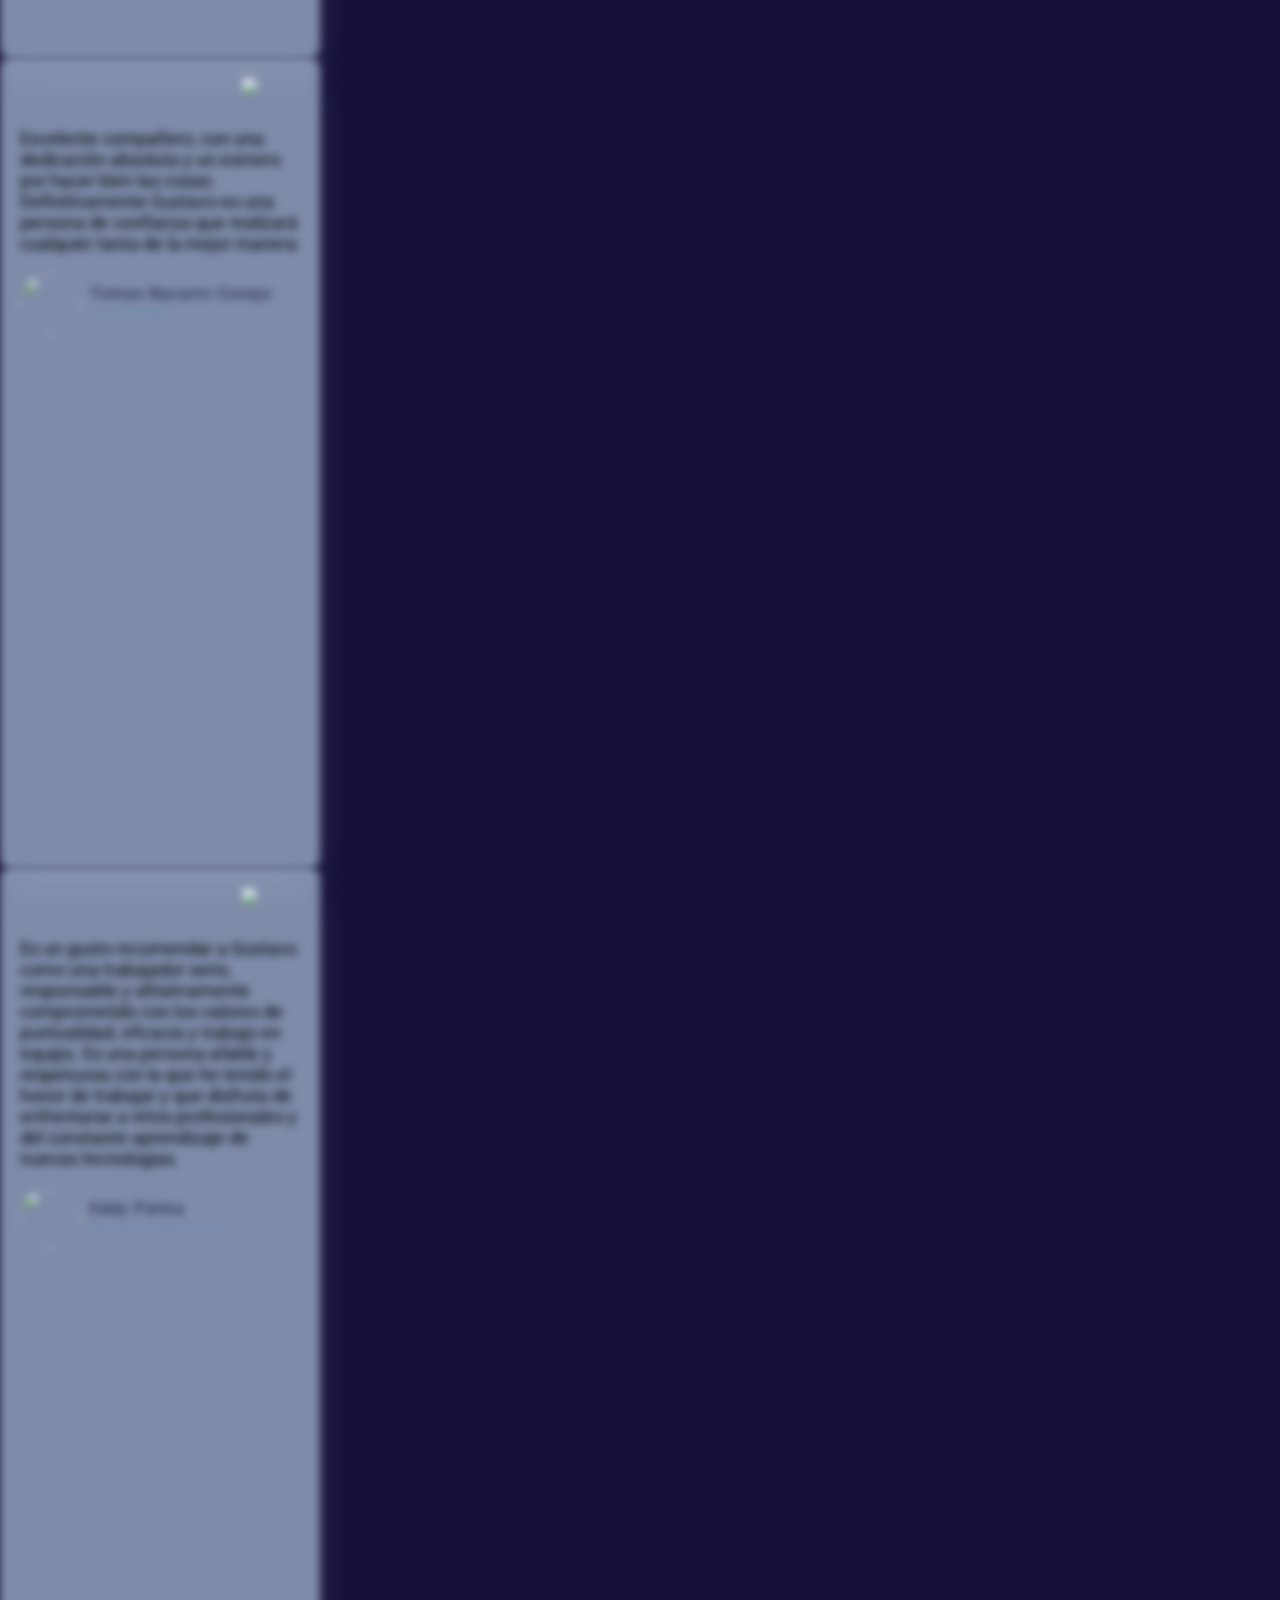
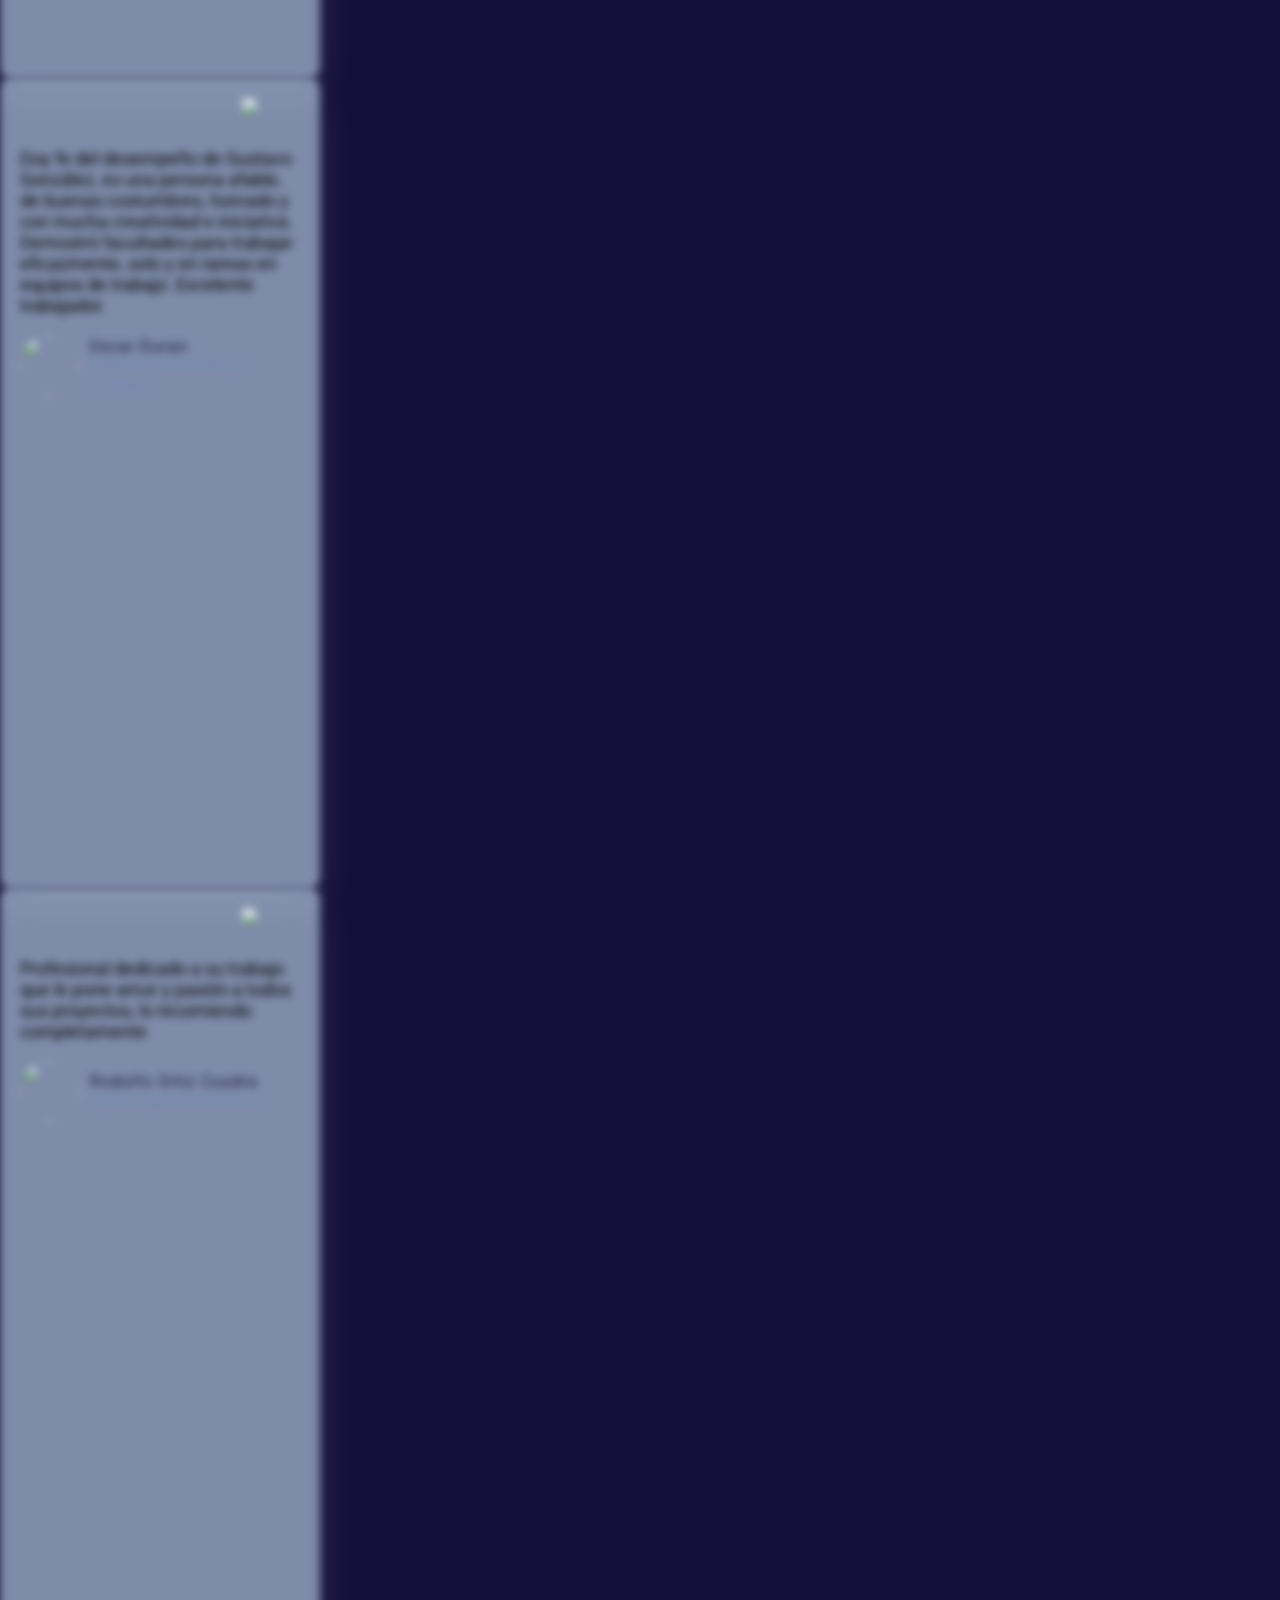
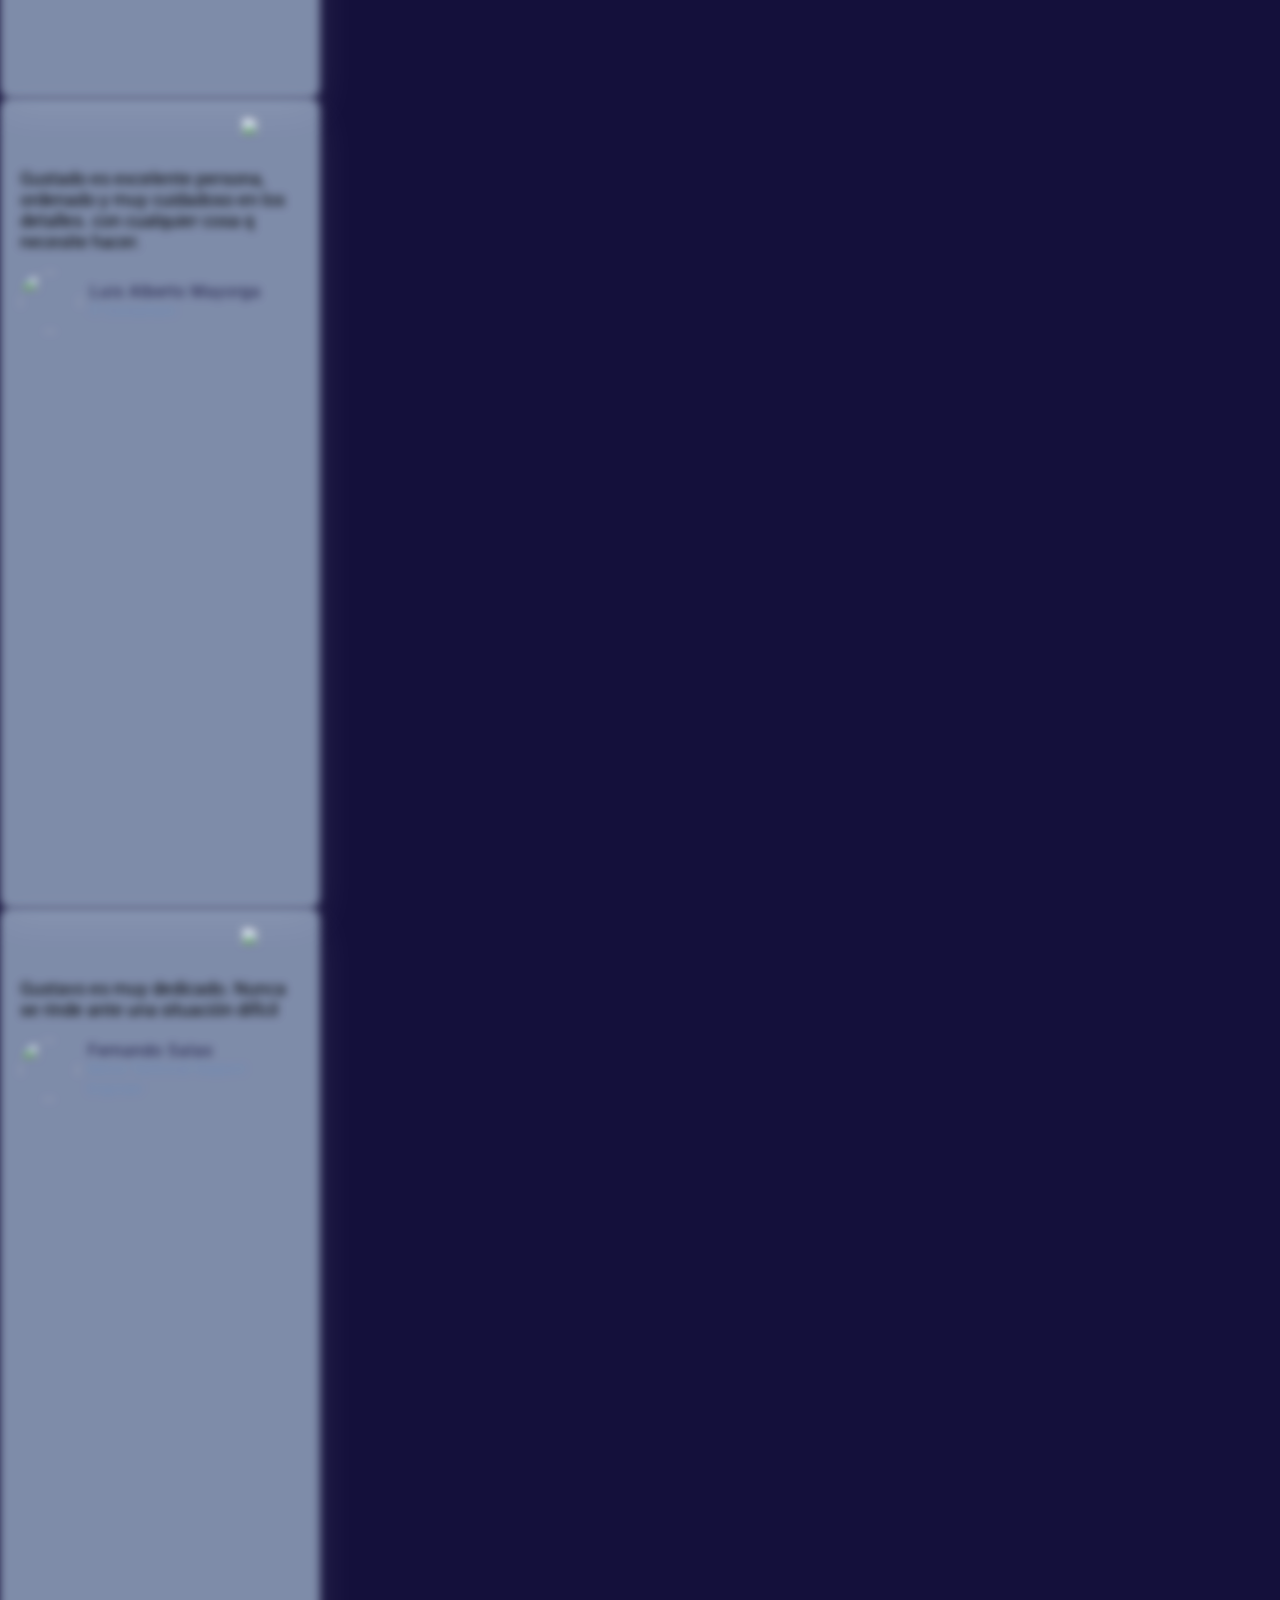
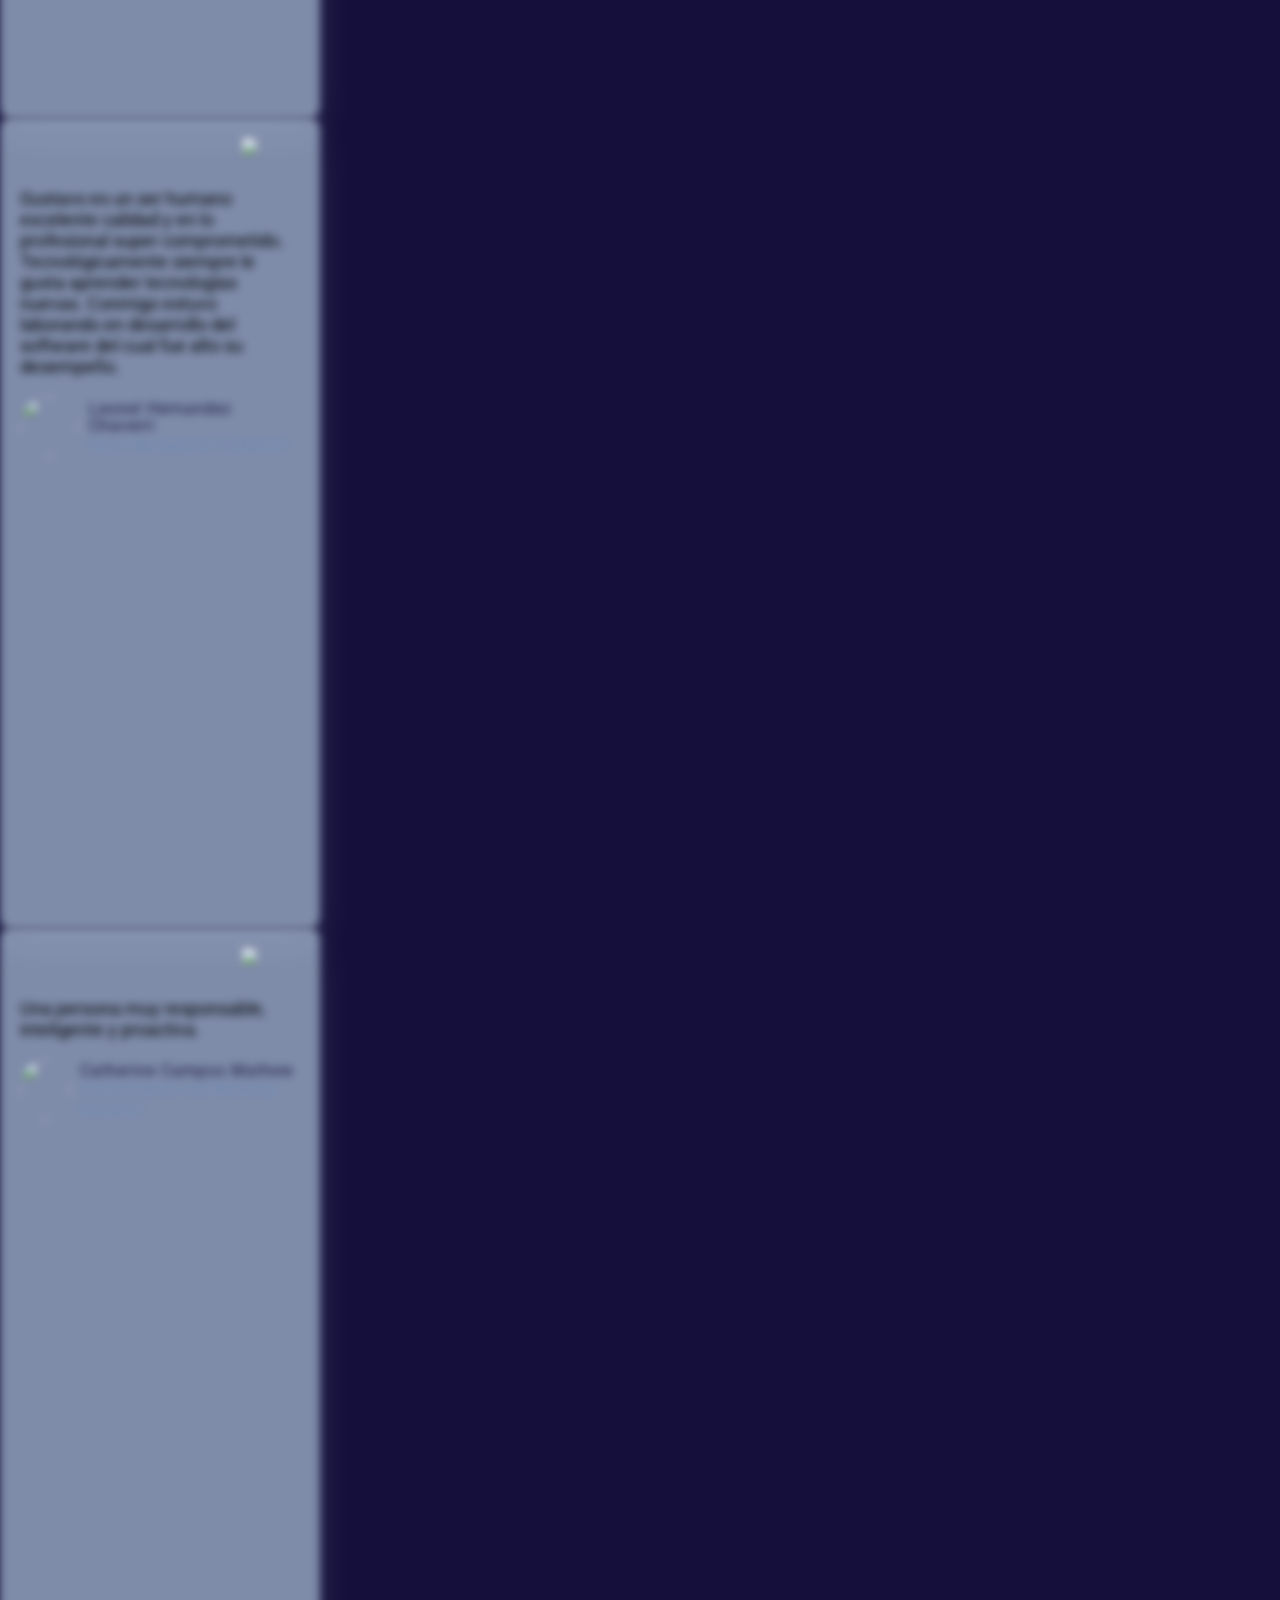
==== commit 59462397: "Removing cursor scroll path" ====
--- a/index.html
+++ b/index.html
@@ -13,7 +13,7 @@
   <link rel="stylesheet" href="https://cdnjs.cloudflare.com/ajax/libs/font-awesome/4.7.0/css/font-awesome.css" integrity="sha512-5A8nwdMOWrSz20fDsjczgUidUBR8liPYU+WymTZP1lmY9G6Oc7HlZv156XqnsgNUzTyMefFTcsFH/tnJE/+xBg==" crossorigin="anonymous" referrerpolicy="no-referrer" />
 	<link rel="stylesheet" href="./Assets/tiktok/style.css">
 	<link rel="stylesheet" href="estilos.css">
-	<link rel="stylesheet" href="./progressBar.css">
+	<!-- <link rel="stylesheet" href="./progressBar.css"> -->
 	<link rel="stylesheet" href="./socialMedia.css">
   <link
 	rel="stylesheet"
@@ -732,13 +732,13 @@
 			</div>
 		</section>
 	</main>
-  <div id="cursorMeter">
+  <!-- <div id="cursorMeter">
     <div id="percent">Page Scrolled</div>
     <div id="scrollPath">
       <div id="progressBar"></div>
     </div>
-  </div>
-  <script src="./progressBar.js"></script>
+  </div> -->
+  <!-- <script src="./progressBar.js"></script> -->
   <script src="./vanilla-tilt.min.js"></script>
   <script>
 		VanillaTilt.init(document.querySelectorAll(".sci li a"), {
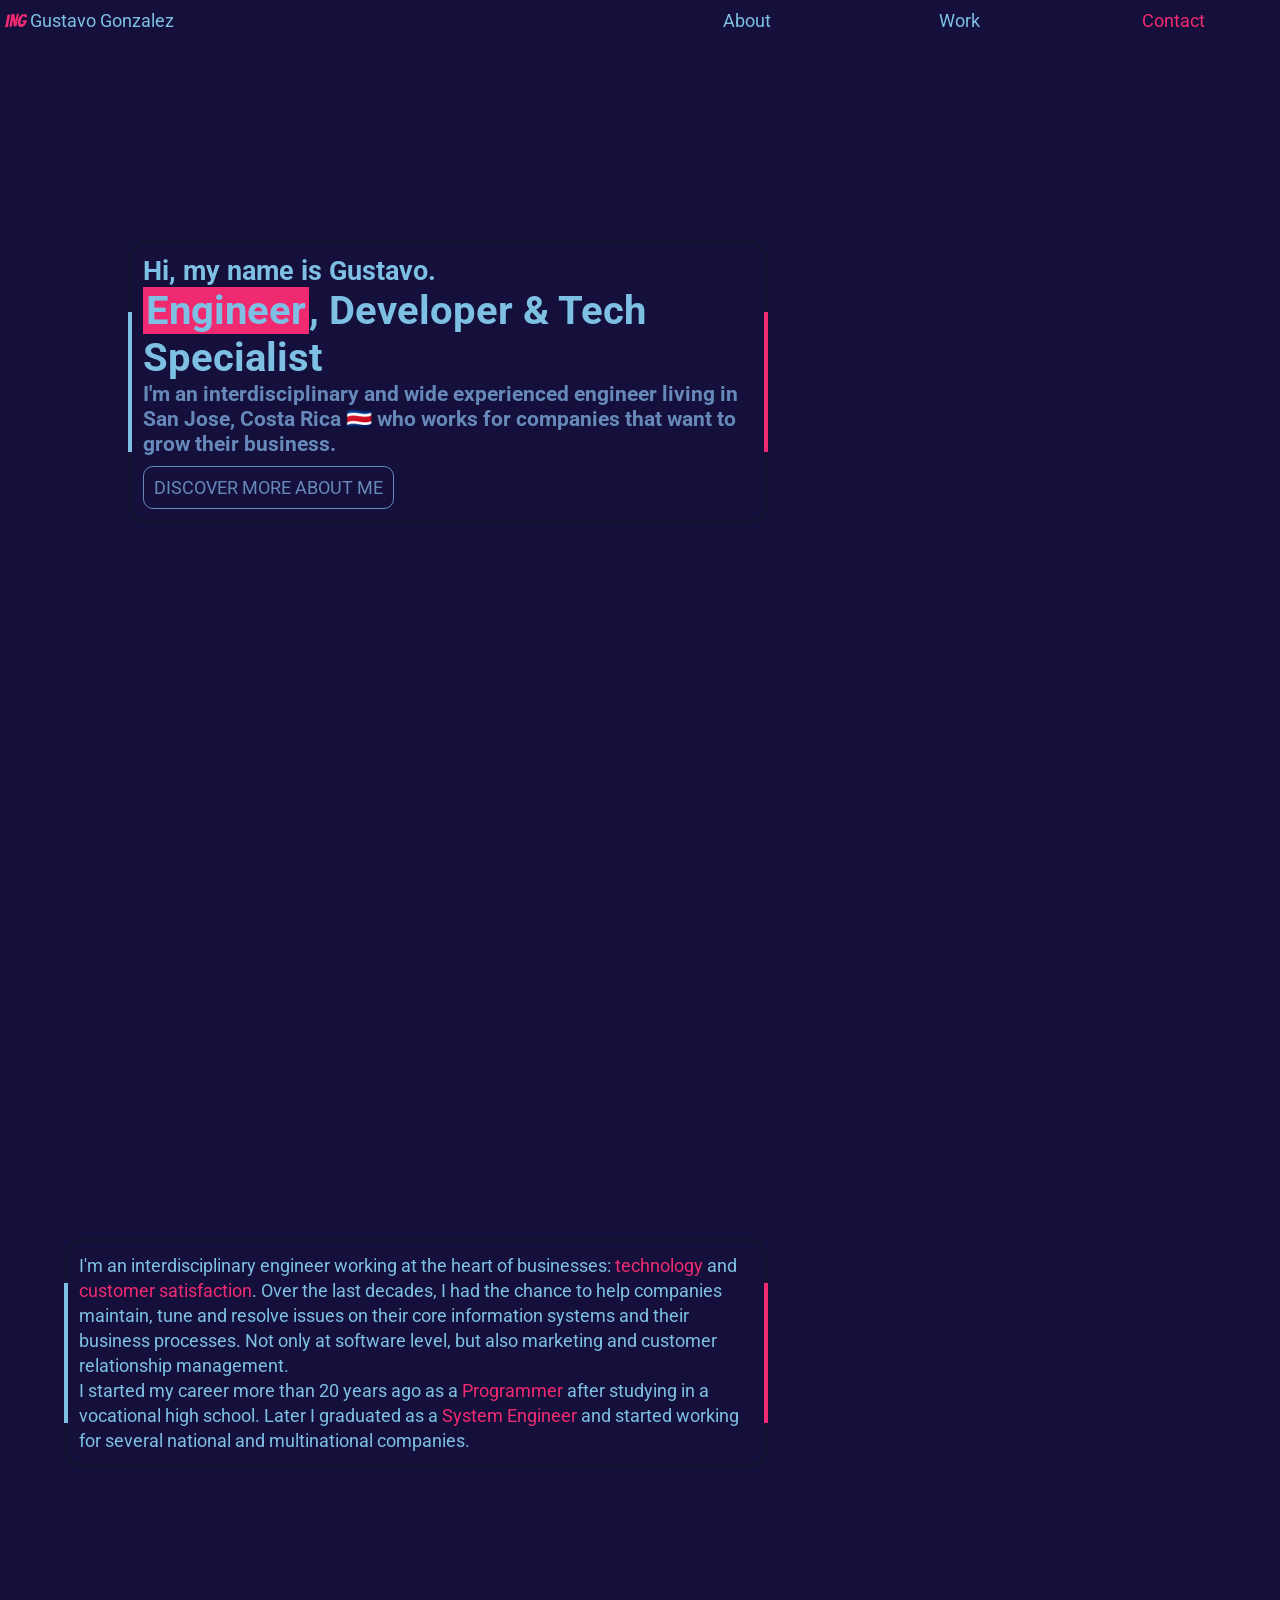
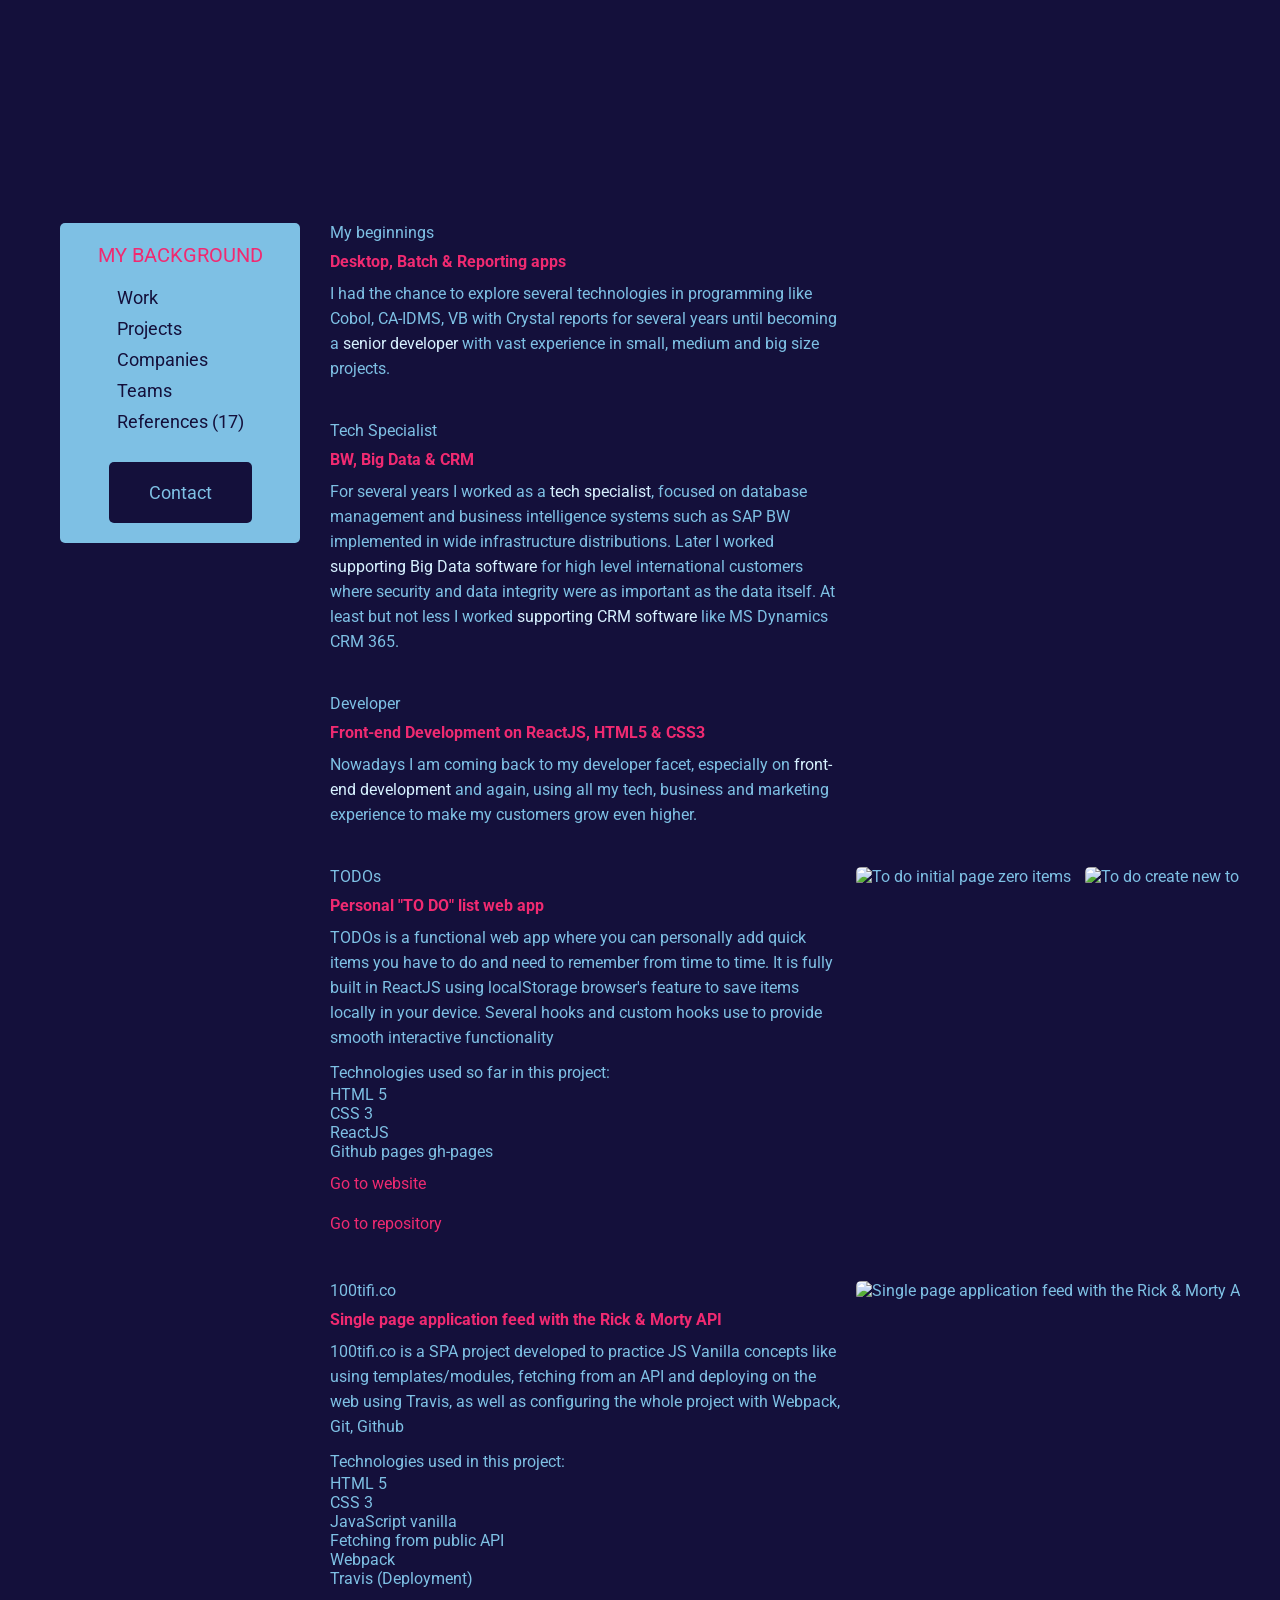
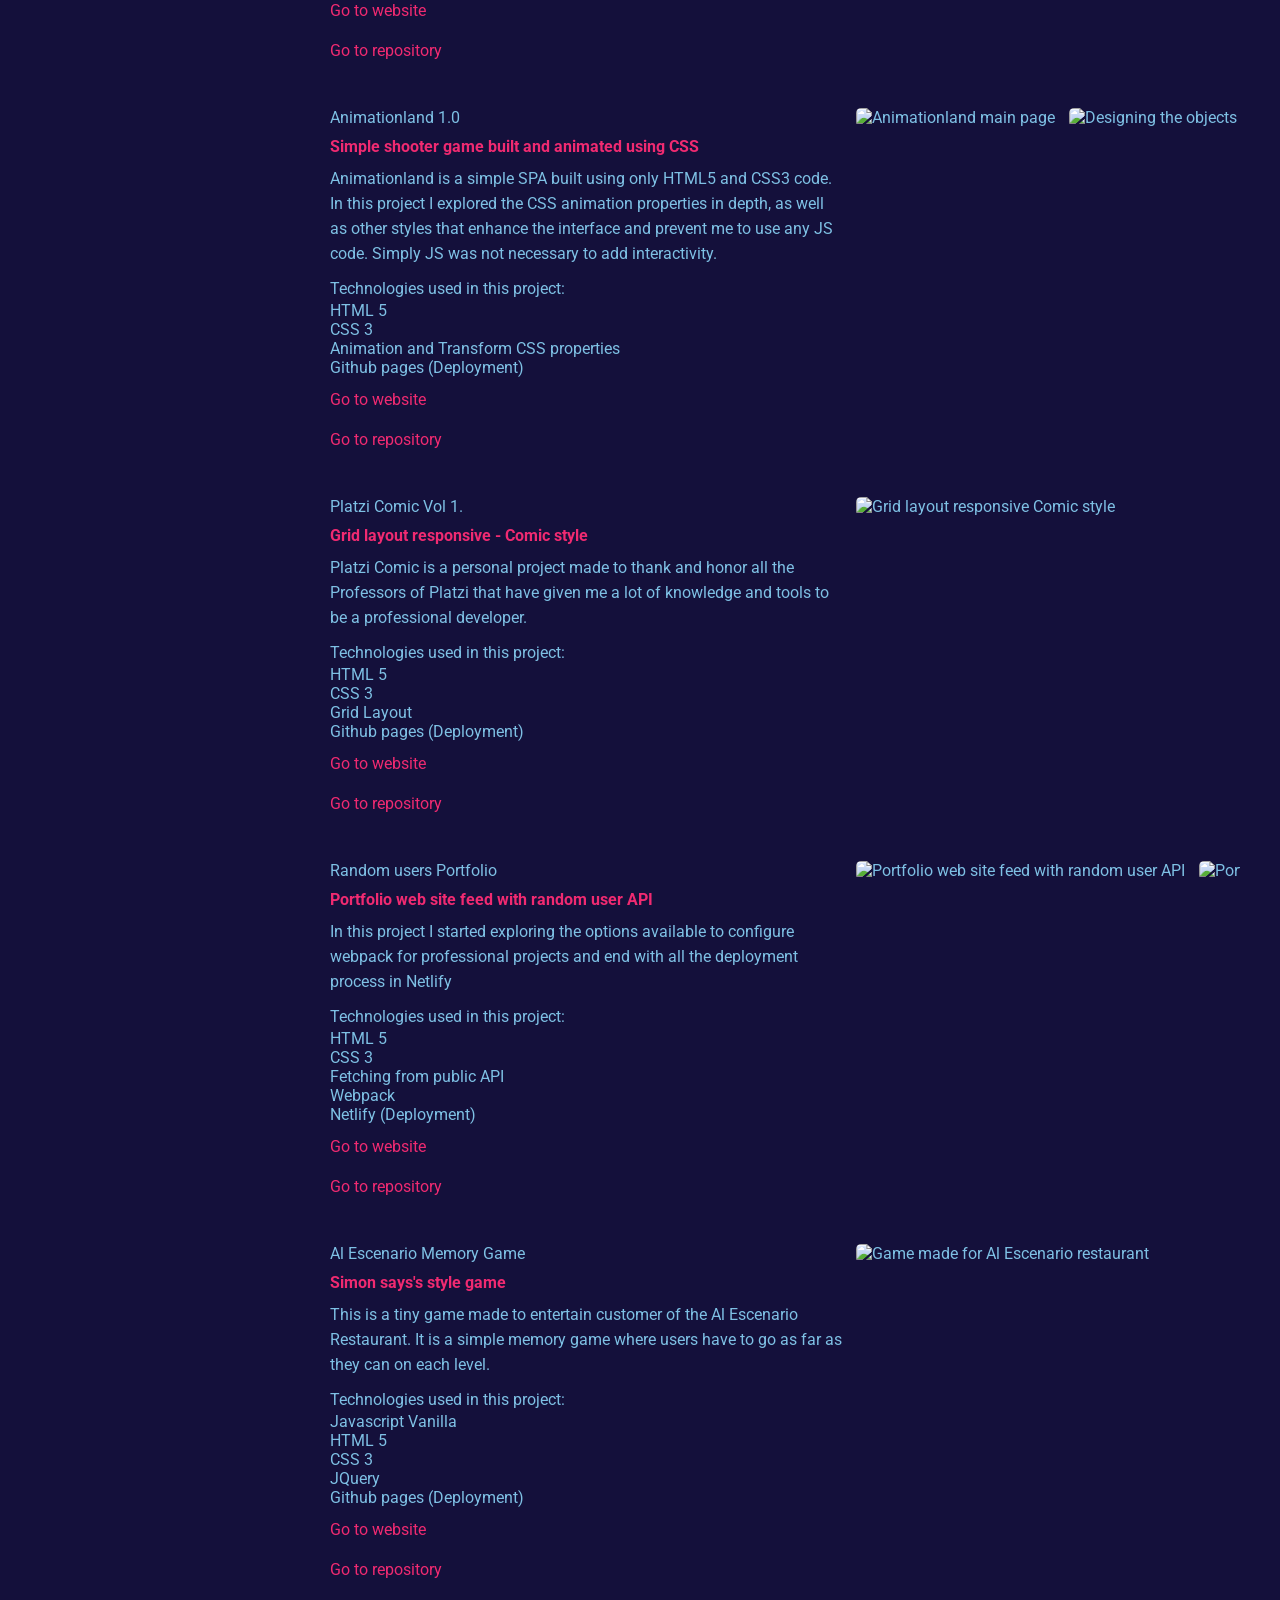
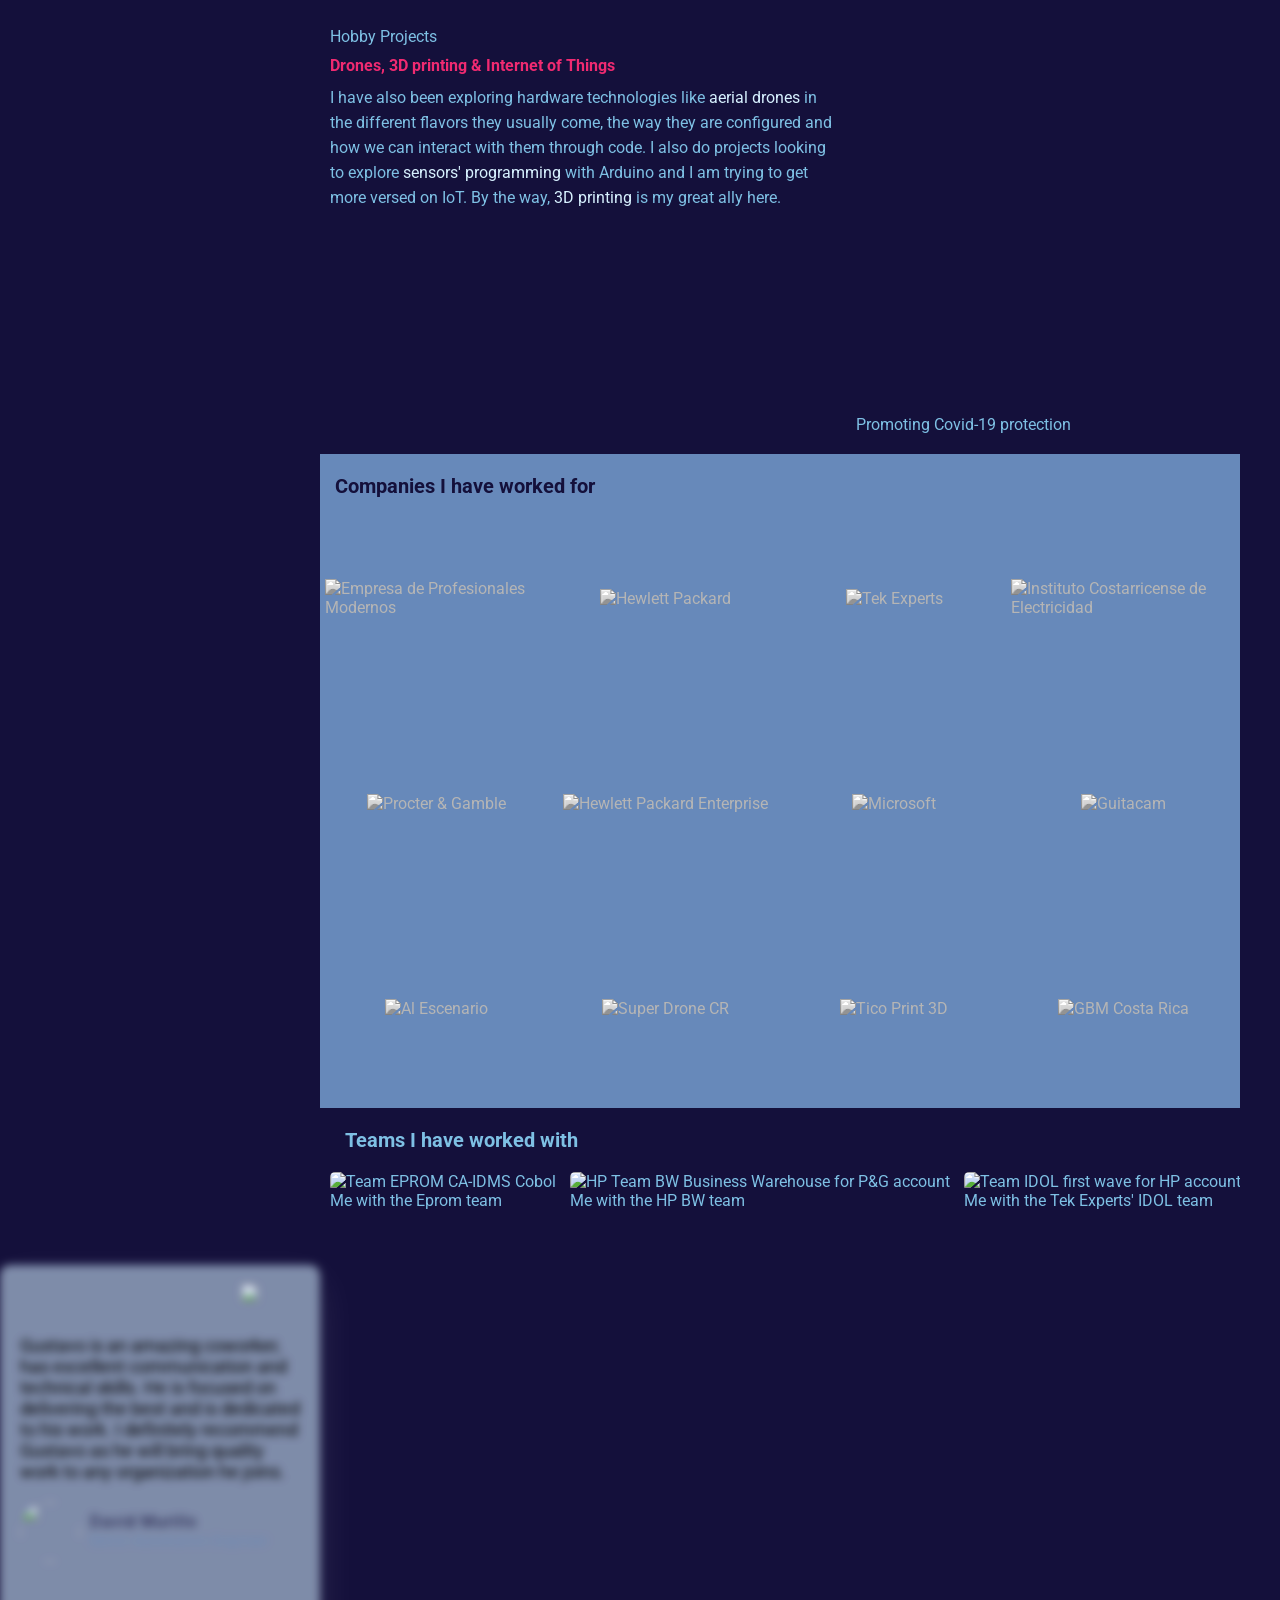
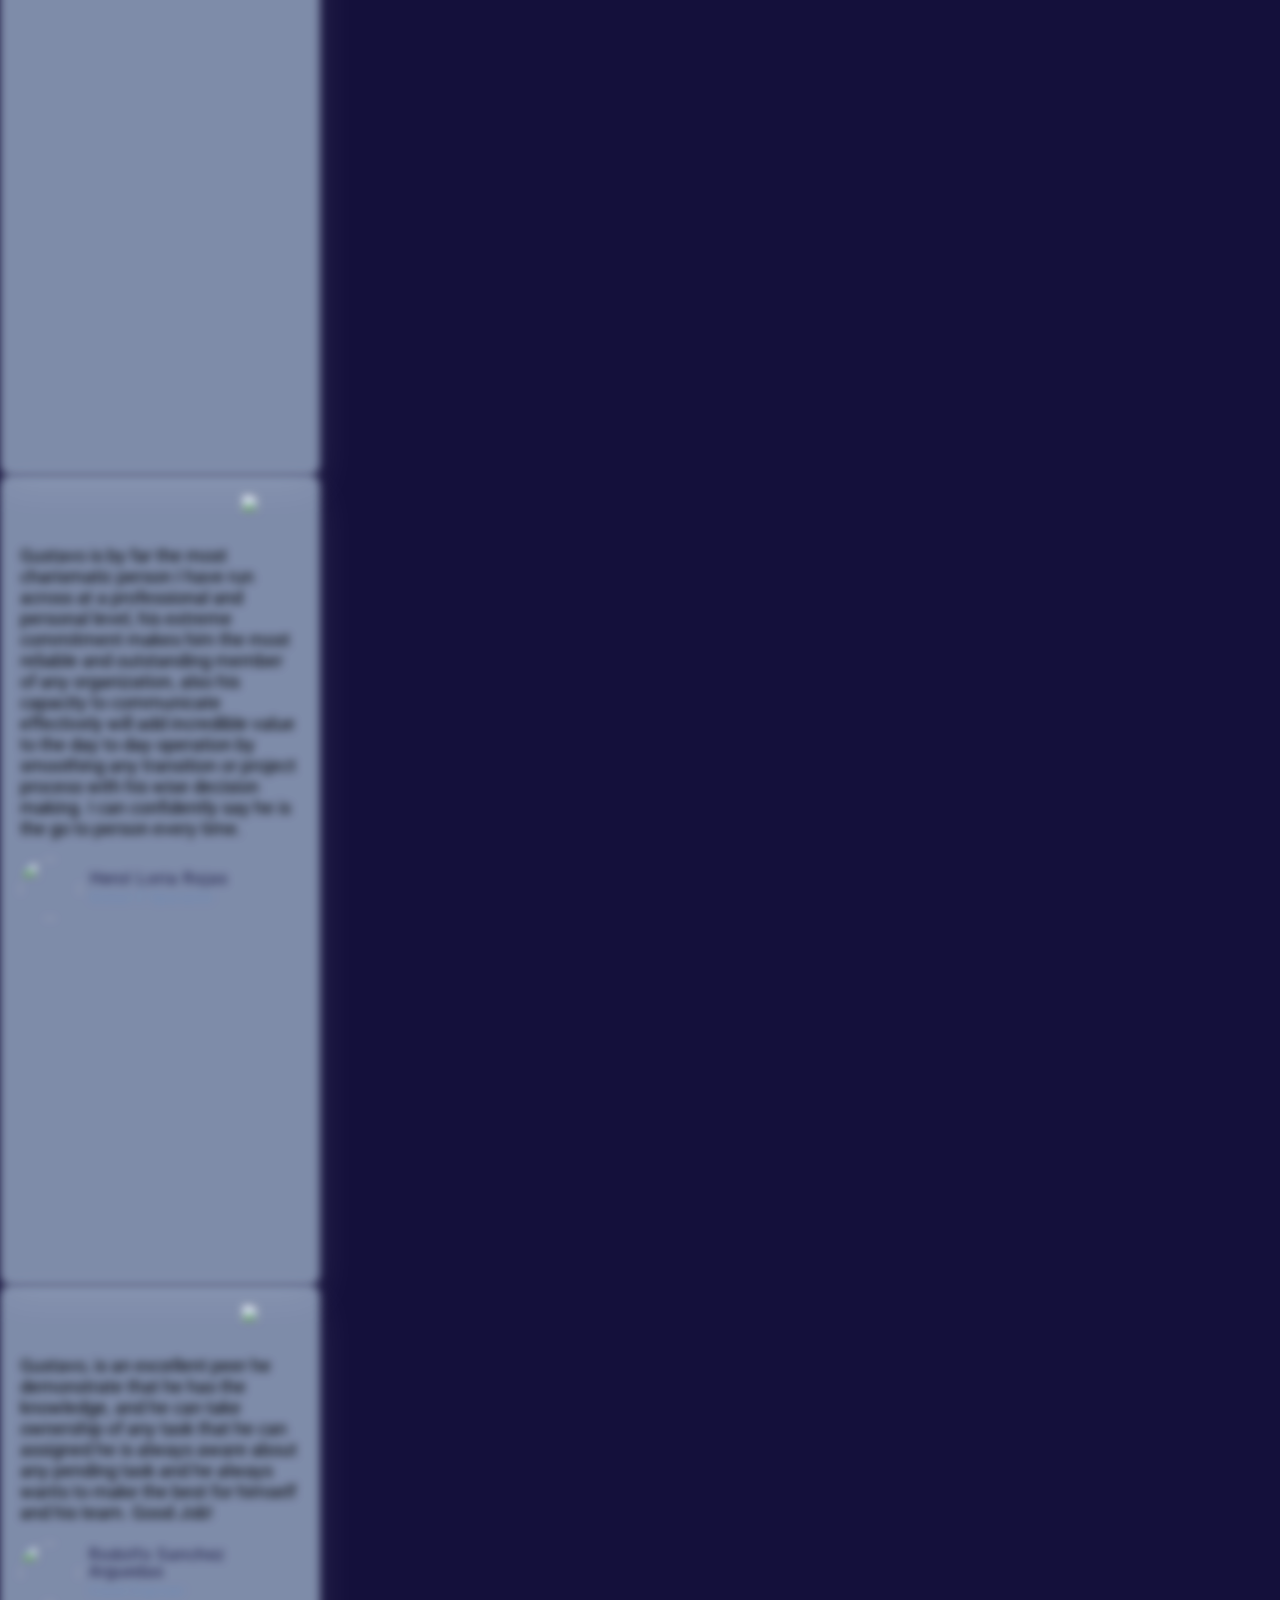
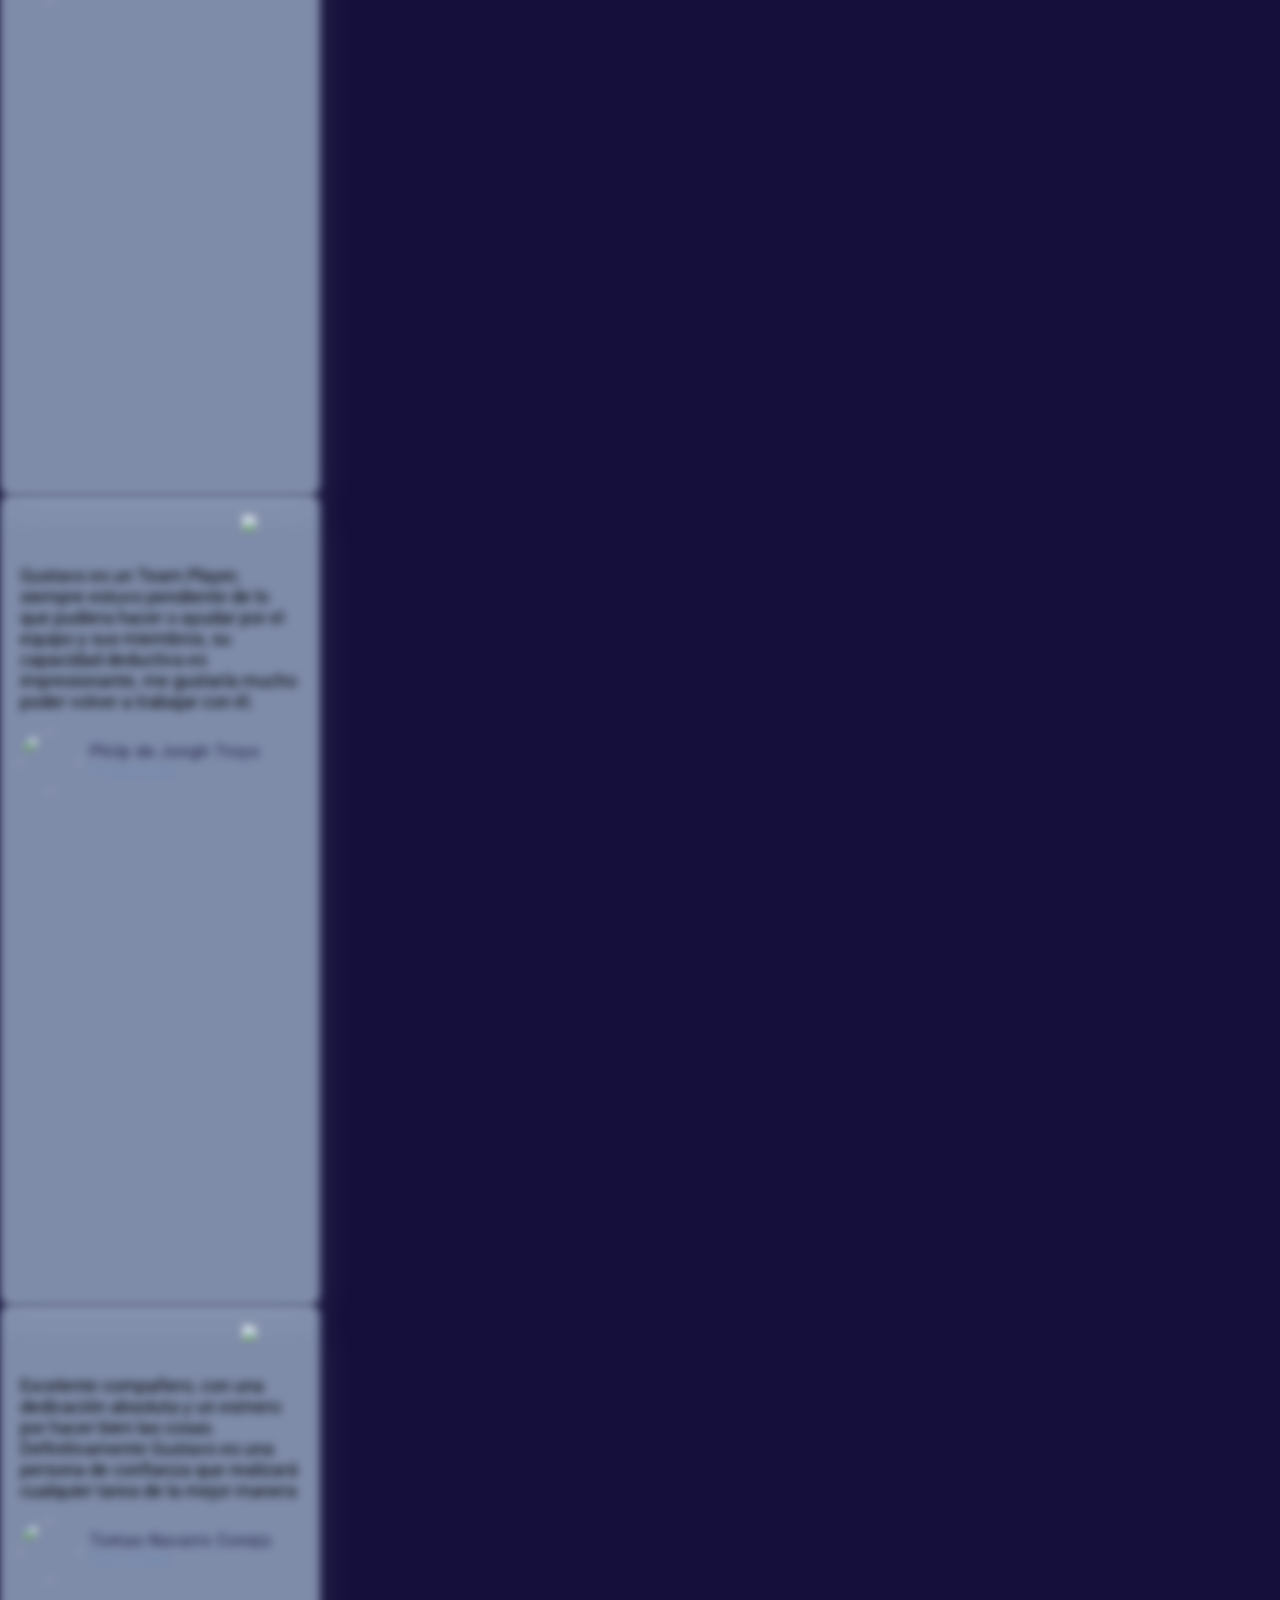
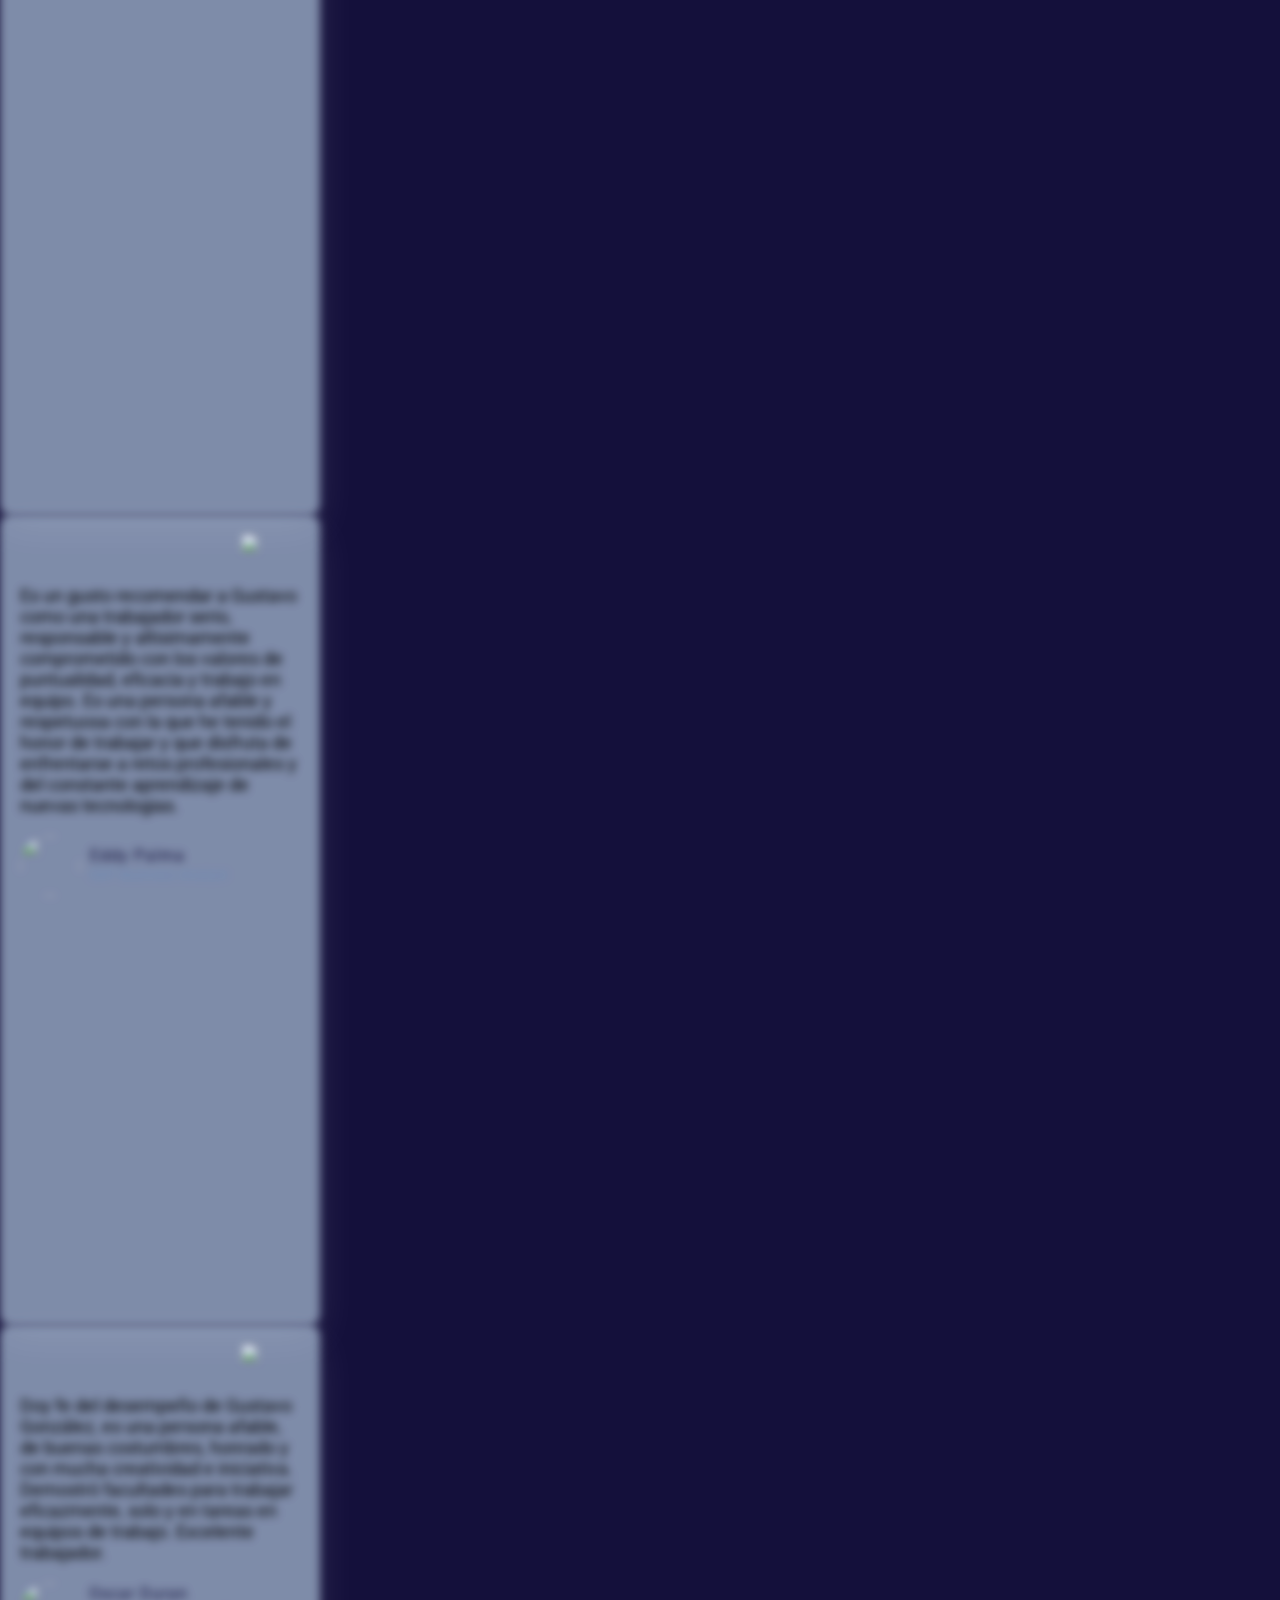
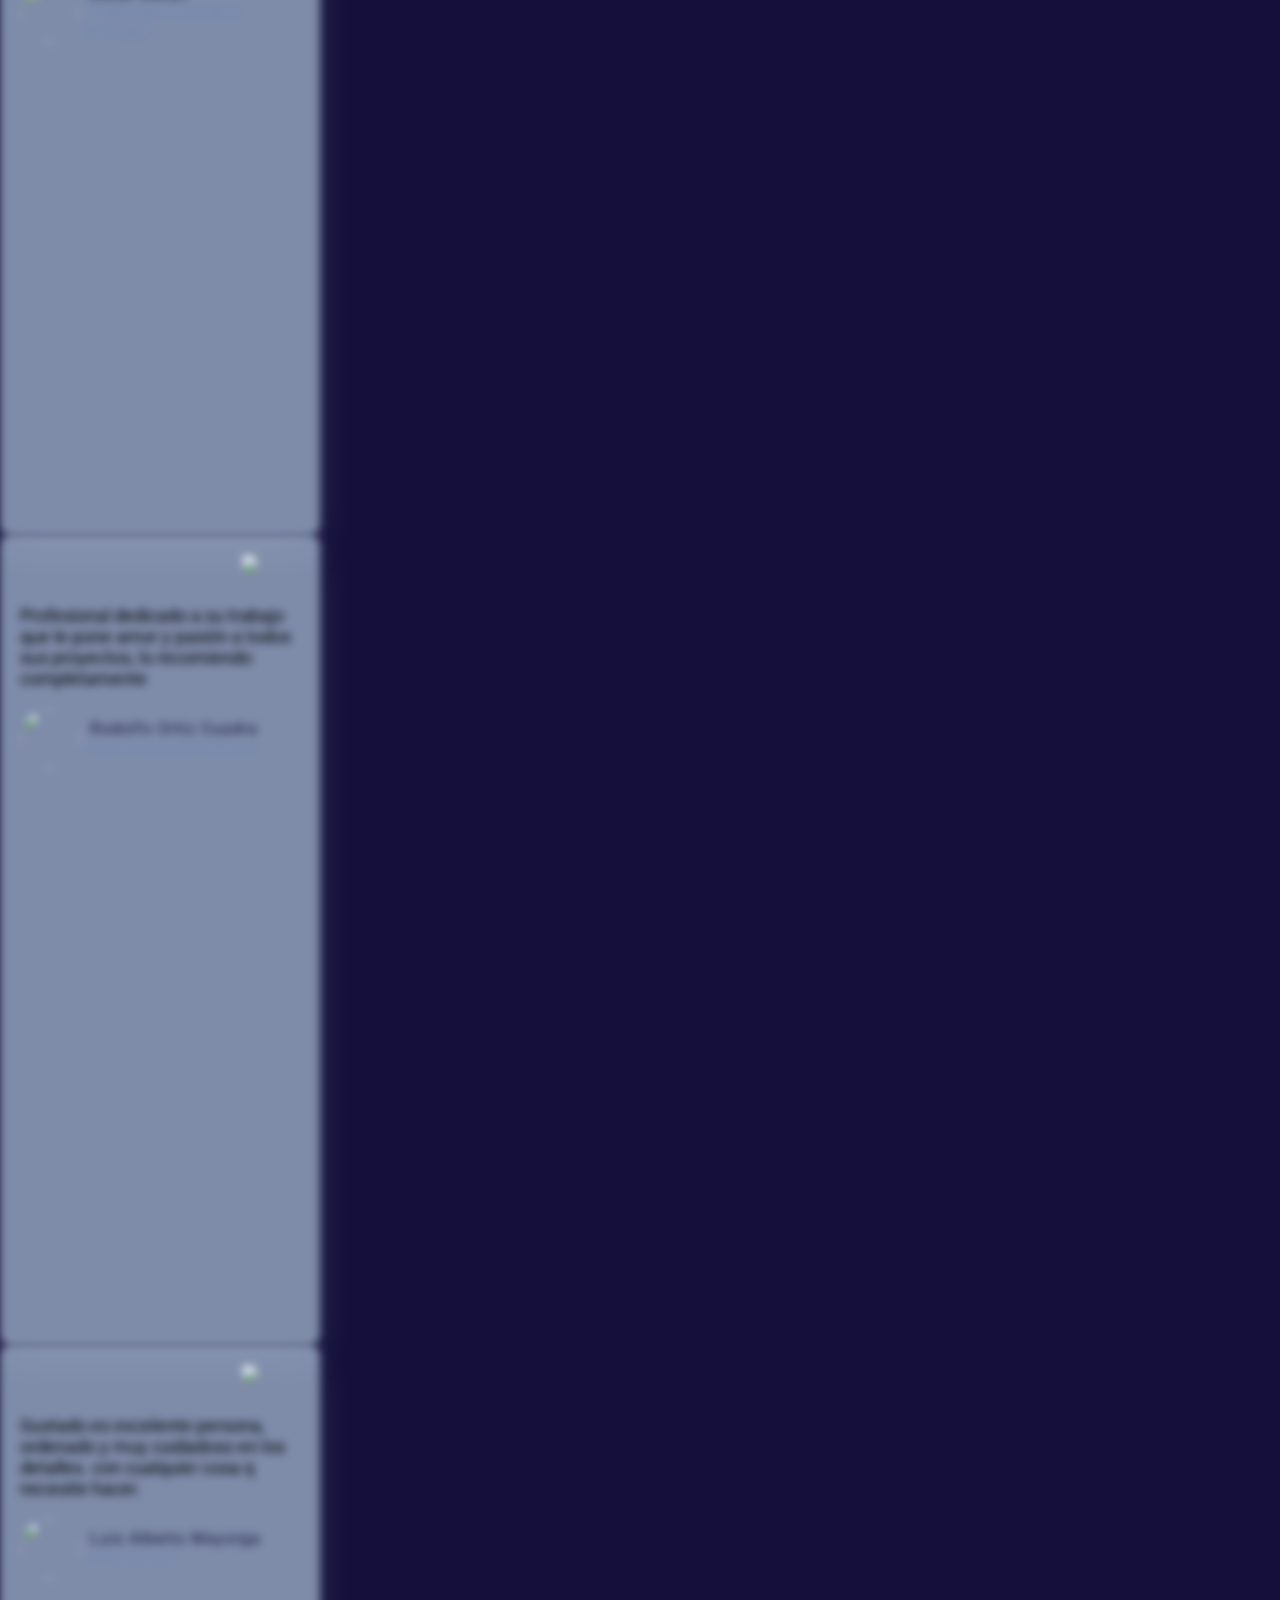
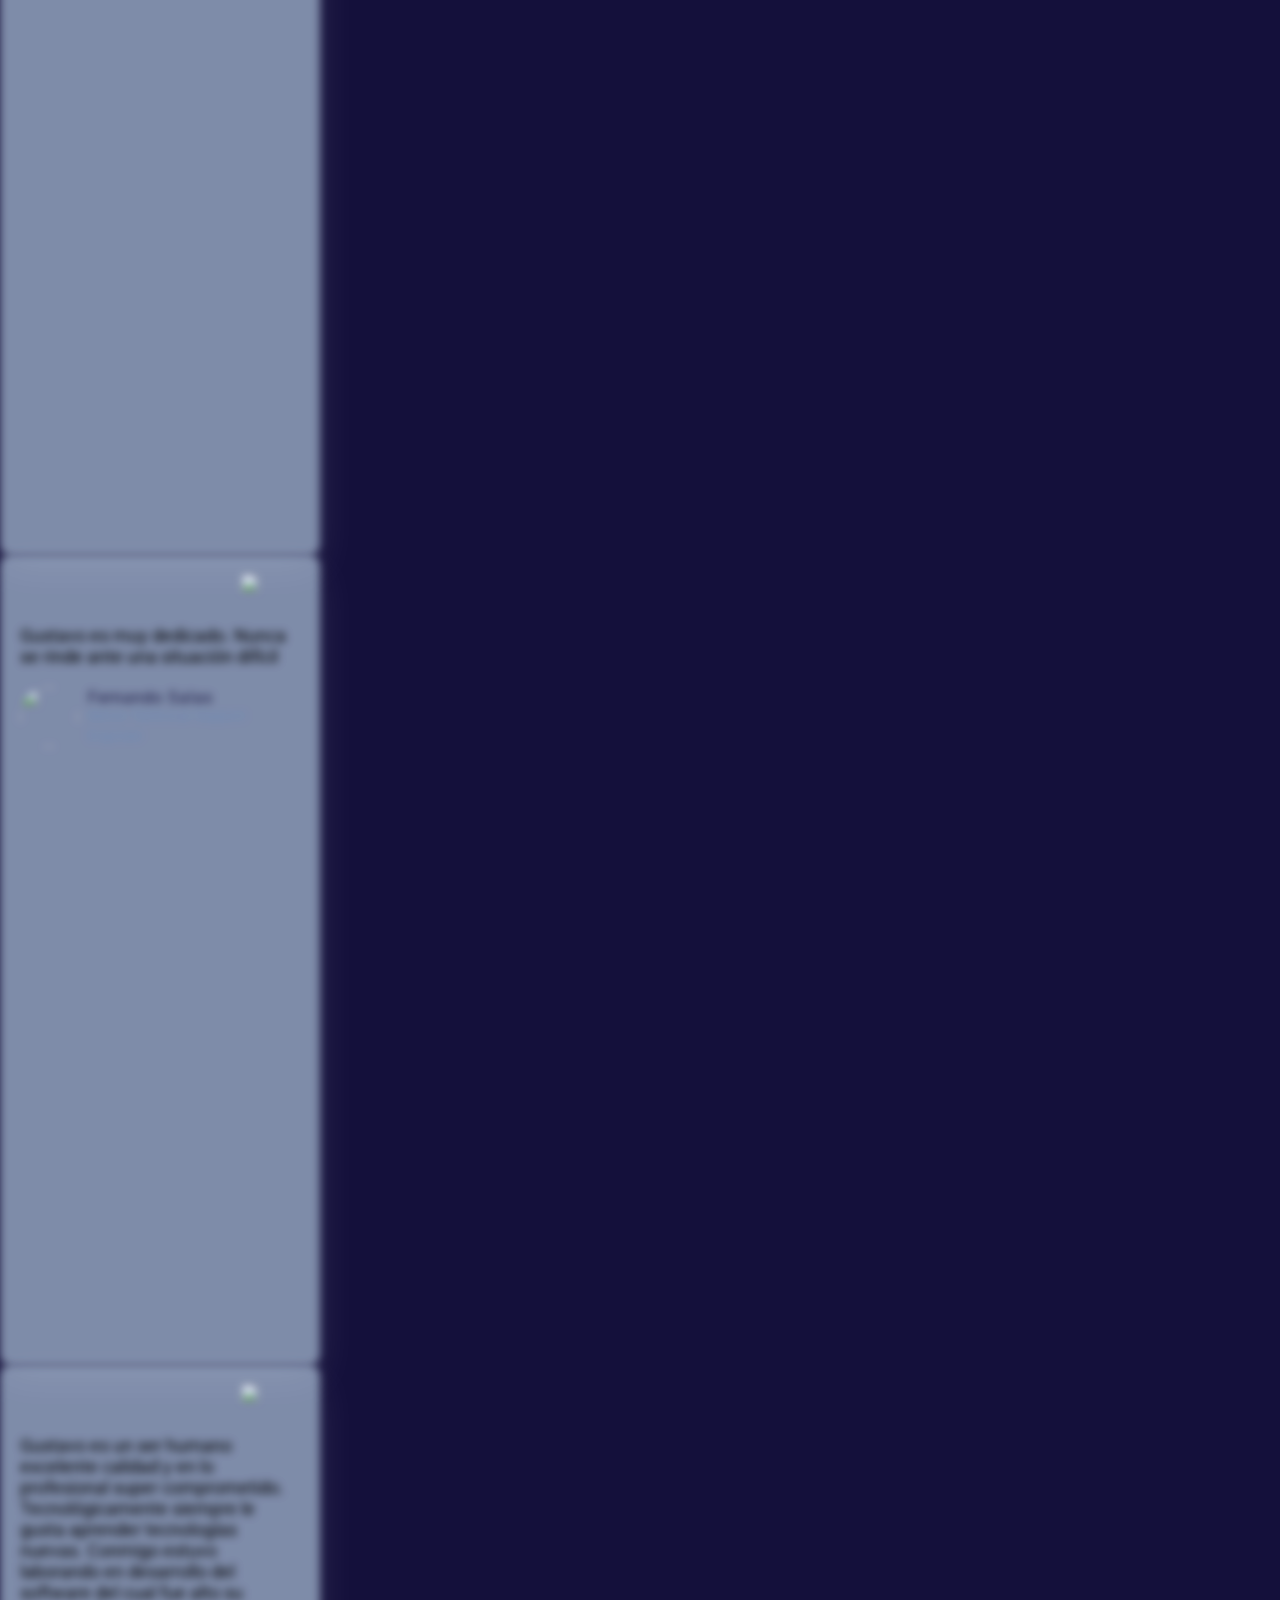
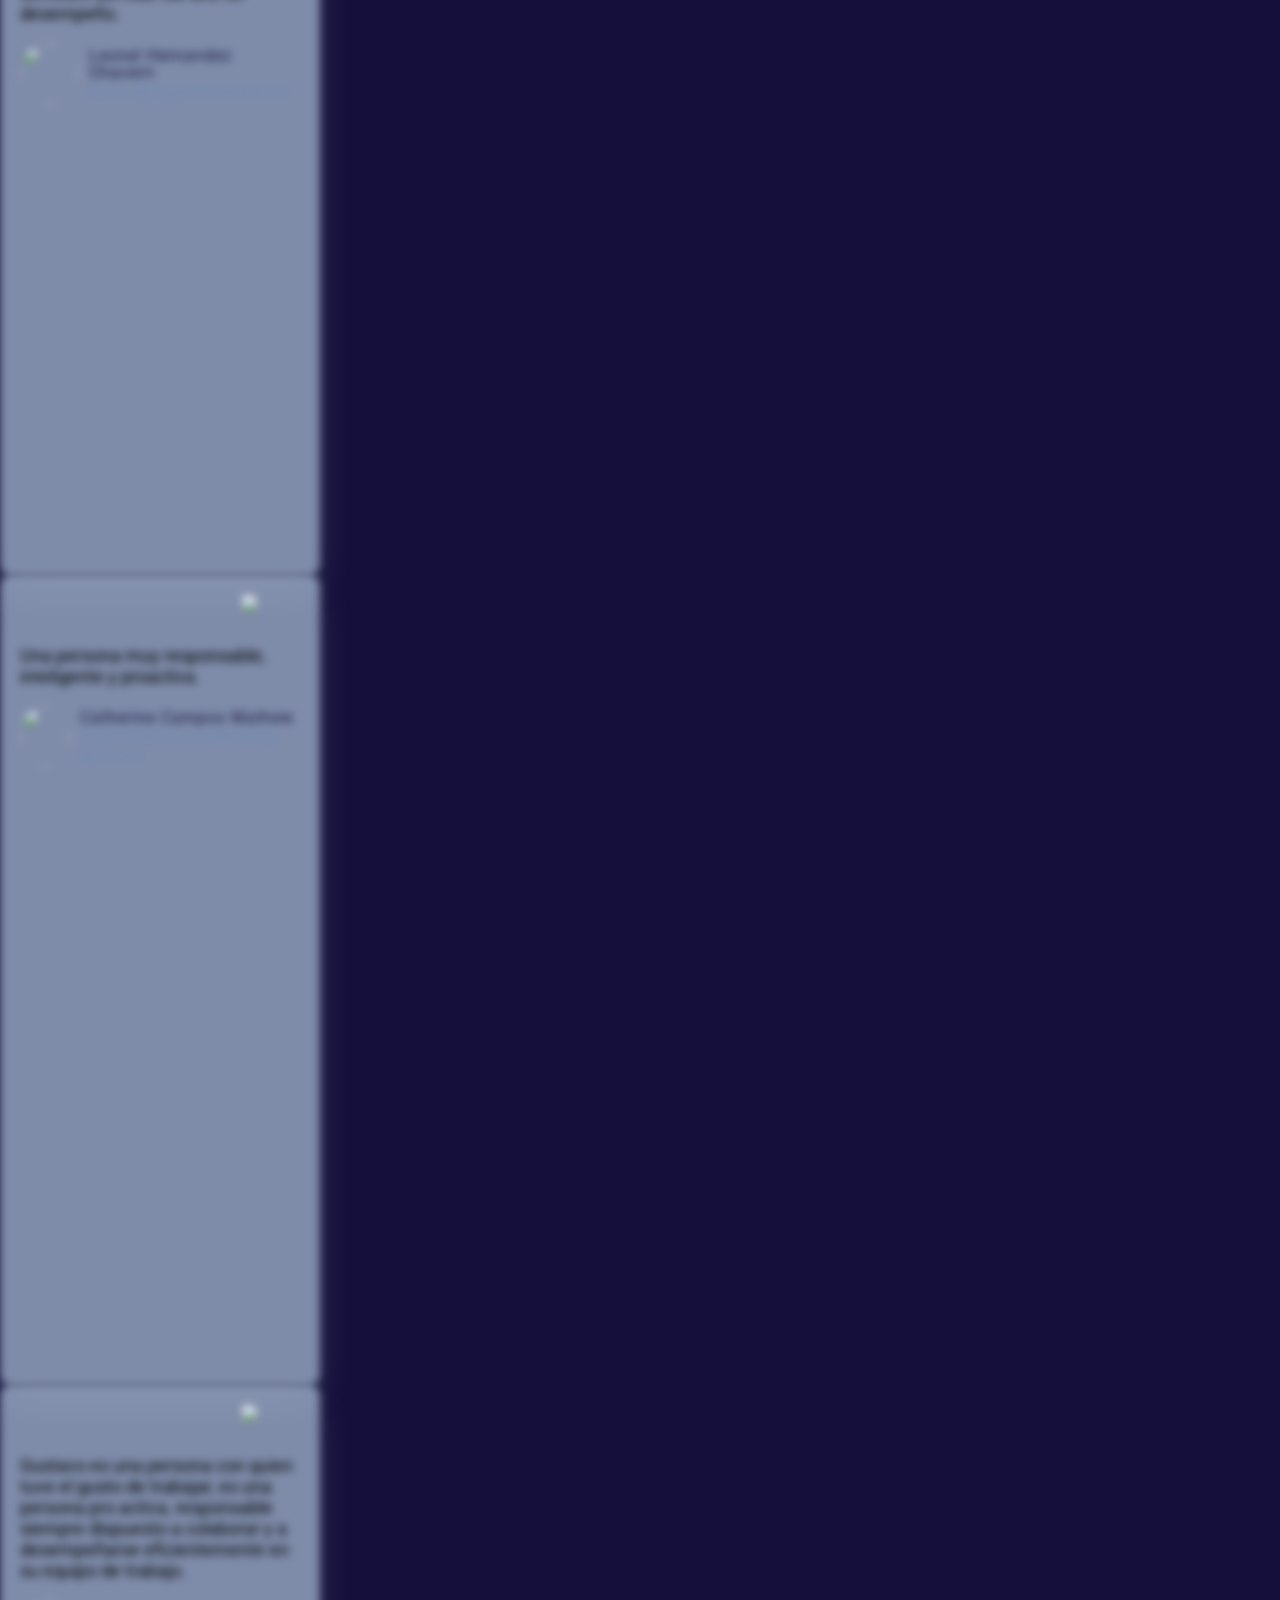
==== commit c103ea5a: "Adding Todos projects, fixing contact networks container sizes and adding new company" ====
--- a/index.html
+++ b/index.html
@@ -13,7 +13,6 @@
   <link rel="stylesheet" href="https://cdnjs.cloudflare.com/ajax/libs/font-awesome/4.7.0/css/font-awesome.css" integrity="sha512-5A8nwdMOWrSz20fDsjczgUidUBR8liPYU+WymTZP1lmY9G6Oc7HlZv156XqnsgNUzTyMefFTcsFH/tnJE/+xBg==" crossorigin="anonymous" referrerpolicy="no-referrer" />
 	<link rel="stylesheet" href="./Assets/tiktok/style.css">
 	<link rel="stylesheet" href="estilos.css">
-	<!-- <link rel="stylesheet" href="./progressBar.css"> -->
 	<link rel="stylesheet" href="./socialMedia.css">
   <link
 	rel="stylesheet"
@@ -97,6 +96,53 @@
 				<section class="work-post" id="work-4-1">
 					<div class="work-post__container">
 						<div class="work-desc work-post__item">
+							<h1 class="work-desc__title">TODOs</h1>
+							<h4 class="work-desc__subtitle">Personal "TO DO" list web app</h4>
+							<p>TODOs is a functional web app where you can personally add quick items you have to do and need to remember from time to time.  It is fully built in ReactJS using localStorage browser's feature to save items locally in your device.  Several hooks and custom hooks use to provide smooth interactive functionality</p>
+							<p>Technologies used so far in this project:</p>
+							<ul>
+								<li> HTML 5 </li>
+								<li> CSS 3 </li>
+								<li> ReactJS </li>
+								<li> Github pages gh-pages</li>
+							</ul>	
+							<div class="work-desc-repository">
+								<a href="https://gustavolando.github.io/introduccionareactjs/" target="_blank" rel="noopener noreferrer">
+									<p id="site-link">Go to website</p>
+								</a>
+							</div>
+							<div class="work-desc-repository">
+								<a href="https://github.com/Gustavolando/introduccionareactjs" target="_blank" rel="noopener noreferrer">
+									<p id="repo-link">Go to repository</p>
+								</a>
+							</div>
+							<h3 class="work-desk-slide"><<< Slide aside <<<</h3>
+						</div>
+						<div class="work-picture work-post__item">
+							<a href="https://github.com/Gustavolando/introduccionareactjs" target="_blank" rel="noopener noreferrer">
+								<img src="https://i.ibb.co/ftWZ5g2/Todo-Intro.png" alt="To do initial page zero items" class="work-picture_img" title="Todos initial page">
+							</a>
+						</div>
+						<div class="work-picture work-post__item">
+							<a href="https://github.com/Gustavolando/introduccionareactjs" target="_blank" rel="noopener noreferrer">
+								<img src="https://i.ibb.co/F62J1x1/TodoNew.png" alt="To do create new to do" class="work-picture_img" title="Create new to do">
+							</a>
+						</div>
+						<div class="work-picture work-post__item">
+							<a href="https://github.com/Gustavolando/introduccionareactjs" target="_blank" rel="noopener noreferrer">
+								<img src="https://i.ibb.co/pX16m9W/Todo-Items.png" alt="To do list of items" class="work-picture_img" title="List of Todos Items">
+							</a>
+						</div>
+						<div class="work-picture work-post__item">
+							<a href="https://github.com/Gustavolando/introduccionareactjs" target="_blank" rel="noopener noreferrer">
+								<img src="https://i.ibb.co/7Xwt4Bx/Todo-All-Done.png" alt="To do empty list - all is done" class="work-picture_img" title="All Todos are done!">
+							</a>
+						</div>
+					</div>
+				</section>
+				<!-- <section class="work-post" id="work-4-1">
+					<div class="work-post__container">
+						<div class="work-desc work-post__item">
 							<h1 class="work-desc__title">Platzi Video</h1>
 							<h4 class="work-desc__subtitle">Video streaming platform</h4>
 							<p>Platzi Video is a project conceived to be a video streaming platform.  All its development was planned to use a MERN stack.  I configured Webpack to package all this project and its deployment if planned to be on Travis.  I will use Mongo DB as NO SQL database.  The backend will be built with Node.js with Express.js and Passport.js.</p>
@@ -134,7 +180,7 @@
 							</a>
 						</div>
 					</div>
-				</section>
+				</section> -->
 				<section class="work-post" id="work-4-2">
 					<div class="work-post__container">
 						<div class="work-desc work-post__item">
@@ -311,61 +357,6 @@
 							<a href="https://gustavolando.github.io/guitagames_simon/common/juego_secuencia.html" target="_blank" rel="noopener noreferrer">
 								<img src="https://i.ibb.co/9g7Gb12/btc-guitacam-game.png" alt="Game made for Al Escenario restaurant" class="work-picture_img" title="Game made for Al Escenario restaurant">
 							</a>
-						</div>
-					</div>
-				</section>
-				<section class="work-post-trayectory" id="work-3">
-					<div class="work-post-trayectory__container">
-						<div class="work-desc work-post__item">
-							<h1 class="work-desc__title">Marketing</h1>
-							<h4 class="work-desc__subtitle">Sales, Business processes & Publicity</h4>
-							<p>Recently, I have been working more on the <span>sales and marketing</span> spectrum, mostly as a <span>consultant</span> improving business processes as well as the customer and user experiences.  I am using my technical and business experience to make the social media and the digital presence of <span>companies grow</span>.</p>
-						</div>
-					</div>
-				</section>
-				<section class="work-post">
-					<div class="work-post__container">
-						<div class="work-picture work-post__item">
-							<a href="https://www.canva.com/design/DADYTyTykz8/YFqq90oVFhD30GgI06_pYg/view?utm_content=DADYTyTykz8&utm_campaign=designshare&utm_medium=link&utm_source=sharebutton" target="_blank" rel="noopener noreferrer">
-								<img src="https://i.ibb.co/xFcZSNR/m-sdcr-la-lia-racing-event.png" alt="Drone racing event" class="work-picture_img" title="Drone racing event" border="0">
-								<figcaption>Drone racing event promotional poster</figcaption>
-							</a>
-						</div>
-						<div class="work-picture work-post__item">
-							<a href="https://www.canva.com/design/DADoxOZtMjs/K8mvaSH2x99Lj-TnXtjDJQ/view?utm_content=DADoxOZtMjs&utm_campaign=designshare&utm_medium=link&utm_source=sharebutton" target="_blank" rel="noopener noreferrer">
-								<img src="https://i.ibb.co/K9Wkwmn/m-sdcr-oxigeno-racing-event.jpg" alt="Drone racing event" class="work-picture_img" title="Drone racing event" border="0">
-								<figcaption>Drone racing event</figcaption>
-							</a>
-						</div>
-						<div class="work-picture work-post__item">
-							<a href="https://www.canva.com/design/DAESrusaX54/km813OHEpKAPAI0xpEVFRg/view?utm_content=DAESrusaX54&utm_campaign=designshare&utm_medium=link&utm_source=sharebutton" target="_blank" rel="noopener noreferrer">
-								<img src="https://i.ibb.co/3f0gPnc/m-guitacam-duo-promo.png" alt="Guitacam DUO campaign" class="work-picture_img" title="Guitacam DUO campaign" border="0">
-								<figcaption>Guitacam DUO campaign</figcaption>
-							</a>
-						</div>
-						<div class="work-picture work-post__item">
-							<a href="https://www.canva.com/design/DADscZXmfqg/4excxaRE8j1jLFdc3SMk-Q/view?utm_content=DADscZXmfqg&utm_campaign=designshare&utm_medium=link&utm_source=sharebutton" target="_blank" rel="noopener noreferrer">
-								<img src="https://i.ibb.co/MBgwF1q/m-guitacam-christmas-promo.png" alt="Guitacam Christmas campaign" class="work-picture_img" title="Guitacam Christmas campaign" border="0">
-								<figcaption>Guitacam Christmas campaign</figcaption>
-							</a>
-						</div>
-						<div class="work-picture work-post__item">
-							<a href="https://www.canva.com/design/DADz3QAQBeM/nb53szn5oZ2tv2KVhfJ6Pw/view?utm_content=DADz3QAQBeM&utm_campaign=designshare&utm_medium=link&utm_source=sharebutton" target="_blank" rel="noopener noreferrer">
-								<img src="https://i.ibb.co/ZN7Fvy9/m-guitacam-concert-program.png" alt="Guitacam concert program" class="work-picture_img" title="Guitacam concert program" border="0">
-								<figcaption>Guitacam concert program</figcaption>
-							</a>
-						</div>
-						<div class="work-picture work-post__item">
-							<a href="https://www.canva.com/design/DAEYblmm2cA/DNCgghLdFg06Ol8Tws7OVA/view?utm_content=DAEYblmm2cA&utm_campaign=designshare&utm_medium=link&utm_source=sharebutton" target="_blank" rel="noopener noreferrer">
-								<img src="https://i.ibb.co/gDcHm2m/m-al-escenario-digital-menu.jpg" alt="Al Escenario digital menu" class="work-picture_img" title="Al Escenario digital menu" border="0">
-							</a>
-							<figcaption>Restaurant menu</figcaption>
-						</div>
-						<div class="work-picture work-post__item">
-							<a href="https://www.canva.com/design/DAD2ucjsNbo/Qk6RCjLkcfaNqhICgBTZrA/view?utm_content=DAD2ucjsNbo&utm_campaign=designshare&utm_medium=link&utm_source=sharebutton" target="_blank" rel="noopener noreferrer">
-								<img src="https://i.ibb.co/kG4n9Q3/m-al-escenario-ws-menu.png" alt="Al Escenario widescreen digital menu" class="work-picture_img" title="Al Escenario widescreen digital menu" border="0">
-							</a>
-							<figcaption>Al Escenario widescreen digital menu</figcaption>
 						</div>
 					</div>
 				</section>
@@ -401,6 +392,7 @@
 						<div><img src="https://i.ibb.co/vjnqyzV/logo-ae.png" alt="Al Escenario"></div>
 						<div><img src="https://i.ibb.co/R3xBk69/logo-sd.png" alt="Super Drone CR"></div>
 						<div><img src="https://i.ibb.co/cc9yHhS/logo-tp.png" alt="Tico Print 3D"></div>
+						<div><img src="https://i.ibb.co/YR4pjyT/logo-GBM-reduced.png" alt="GBM Costa Rica"></div>
 					</div>
 				</section>
 				<section class="teams work-post" id="teams">
@@ -678,16 +670,6 @@
 					<p>Feel free to contact me at any of my networks</p>
 				</div>
 				<ul class="sci">
-					<li data-text="email" data-color="#c71610">
-						<a href="mailto:votagus@gmail.com?subject=Hi%20Gustavo&body=Hi%20Gustavo" target="_blank" rel="noopener noreferrer" class="mail">
-							<i class="fa fa-envelope" aria-hidden="true"></i>
-						</a>
-					</li>
-					<li data-text="whatsapp" data-color="#25D366">
-						<a href="https://wa.me/50685397667?text=Hi%20Gustavo" target="_blank" rel="noopener noreferrer" class="whatsapp">
-							<i class="fa fa-whatsapp" aria-hidden="true"></i>
-						</a>
-					</li>
 					<li data-text="telegram" data-color="#0088cc">
 						<a href="https://t.me/inggustavog" target="_blank" rel="noopener noreferrer" class="telegram">
 							<i class="fa fa-telegram" aria-hidden="true"></i>
@@ -713,32 +695,15 @@
 							<i class="fa fa-youtube-play" aria-hidden="true"></i>
 						</a>
 					</li>
-					<li data-text="facebook" data-color="#1877f2">
-						<a href="https://www.facebook.com/vtgus/" target="_blank" rel="noopener noreferrer" class="facebook">
-							<i class="fa fa-facebook" aria-hidden="true"></i>
-						</a>
-					</li>
 					<li data-text="instagram" data-color="#e4405f">
 						<a href="https://www.instagram.com/votagustkd/" target="_blank" rel="noopener noreferrer" class="instagram">
 							<i class="fa fa-instagram" aria-hidden="true"></i>
-						</a>
-					</li>
-					<li data-text="tiktok" data-color="#000000">
-						<a href="https://www.tiktok.com/@inggustavog" target="_blank" rel="noopener noreferrer" class="tiktok">
-							<i class="fa icon-tiktok"></i>
 						</a>
 					</li>
 				</ul>
 			</div>
 		</section>
 	</main>
-  <!-- <div id="cursorMeter">
-    <div id="percent">Page Scrolled</div>
-    <div id="scrollPath">
-      <div id="progressBar"></div>
-    </div>
-  </div> -->
-  <!-- <script src="./progressBar.js"></script> -->
   <script src="./vanilla-tilt.min.js"></script>
   <script>
 		VanillaTilt.init(document.querySelectorAll(".sci li a"), {
@@ -756,9 +721,10 @@
         let color = event.target.getAttribute('data-color')
         let icon = event.target.getAttribute('data-text')
         if (icon === 'instagram') {
-          bg.style = 'background: radial-gradient(circle farthest-corner at 35% 90%, #fec564, transparent 50%), radial-gradient(circle farthest-corner at 0 140%, #fec564, transparent 50%), radial-gradient(ellipse farthest-corner at 0 -25%, #5258cf, transparent 50%), radial-gradient(ellipse farthest-corner at 20% -50%, #5258cf, transparent 50%), radial-gradient(ellipse farthest-corner at 100% 0, #893dc2, transparent 50%), radial-gradient(ellipse farthest-corner at 60% -20%, #893dc2, transparent 50%), radial-gradient(ellipse farthest-corner at 100% 100%, #d9317a, transparent), linear-gradient(#6559ca, #bc318f 30%, #e33f5f 50%, #f77638 70%, #fec66d 100%);'
+          bg.style = 'background: radial-gradient(circle farthest-corner at 35% 90%, #fec564, transparent 50%), radial-gradient(circle farthest-corner at 0 140%, #fec564, transparent 50%), radial-gradient(ellipse farthest-corner at 0 -25%, #5258cf, transparent 50%), radial-gradient(ellipse farthest-corner at 20% -50%, #5258cf, transparent 50%), radial-gradient(ellipse farthest-corner at 100% 0, #893dc2, transparent 50%), radial-gradient(ellipse farthest-corner at 60% -20%, #893dc2, transparent 50%), radial-gradient(ellipse farthest-corner at 100% 100%, #d9317a, transparent), linear-gradient(#6559ca, #bc318f 30%, #e33f5f 50%, #f77638 70%, #fec66d 100%); opacity: 0.85;'
         } else {
           bg.style.background = color
+					bg.style.opacity = 0.85
         }
 				cta.style.opacity = 0
       })
--- a/estilos.css
+++ b/estilos.css
@@ -17,7 +17,6 @@
 html {
 	scroll-behavior: smooth;
 	font-size: 62.5%;
-	width: 100vw;
 }
 
 a {
@@ -30,7 +29,7 @@
 }
 
 body {
-	width: 100vw;
+	width: 100%;
 	font-size: var(--font-size);
 	background: var(--primary-color);
 }
@@ -43,6 +42,7 @@
 	background: var(--primary-color);
 	position: sticky;
 	top: 0;
+	width: 100%;
 	display: flex;
 	flex-wrap: wrap;
 	align-content: center;
@@ -101,13 +101,10 @@
 /* * ============================== */
 /* * ===== CONTENEDOR COVER ======= */
 /* * ============================== */
-.cover .cover__desc h2 {
-  position: relative;
-  z-index: 10;
-}
 
 .cover {
   height: calc(100vh - 3.8rem);	
+	width: 100%;
 	display: flex;
 	background-image: url("https://i.ibb.co/d5tz7TZ/ing-gustavo-gonzalez-color-big.jpg");
 	background-repeat: no-repeat;
@@ -133,6 +130,7 @@
   overflow: hidden;
   border-radius: 20px;
 }
+
 .cover .cover__desc::before {
 	content: '';
   position: absolute;
@@ -143,12 +141,18 @@
   background: linear-gradient(to right, var(--light-color), var(--light-color), var(--highlight-color), var(--highlight-color));
   animation: animate 10s linear infinite;
 }
+
 .cover .cover__desc::after {
   content: '';
   position: absolute;
   background: var(--primary-color);
   inset: 4px;
   border-radius: 16px;
+}
+
+.cover .cover__desc h2 {
+  position: relative;
+  z-index: 10;
 }
 
 .cover .cover__desc-engineer {
@@ -190,6 +194,7 @@
 
 .about {
 	height: 100vh;
+	width: 100%;
 	background-image: url('https://i.ibb.co/BNC31HL/about-ing-gustavo-gonzalez-big.jpg');
 	background-size: cover;
 	background-position-y: bottom;
@@ -212,6 +217,7 @@
 	font-size: 1.2rem;
 	overflow: hidden;
 }
+
 .about__desciption::before {
 	content: '';
   position: absolute;
@@ -223,6 +229,7 @@
   animation: animate 10s linear infinite;
 	z-index: 0;
 }
+
 .about__desciption::after {
 	content: '';
   position: absolute;
@@ -251,7 +258,6 @@
 
 .work {
 	max-width: 1200px;
-	width: 100%;
 	margin: auto;
 	display: flex;
 }
@@ -540,18 +546,18 @@
 
 ::-webkit-scrollbar-thumb {
   background: rgba(255, 255, 255, 0.1);
-  border-radius: 4px;
+  border-radius: 25px;
 }
 
 ::-webkit-scrollbar {
-	width: 0px;
+	width: 20px;
   background: rgba(255, 255, 255, 0.1);
-  border-radius: 4px;
+  border-radius: 25px;
 }
 
 ::-webkit-scrollbar:hover {
 	background: rgba(255, 255, 255, 0.2);
-  box-shadow: 0 0 2px 1px rgba(0, 0, 0, 0.2);
+  box-shadow: 0 0 10px 10px rgba(0, 0, 0, 0.2);
 }
 
 ::-webkit-scrollbar:hover:active {
--- a/socialMedia.css
+++ b/socialMedia.css
@@ -31,8 +31,8 @@
 .sci li a {
   position: relative;
   display: inline-block;
-  width: 8vw;
-  height: 8vw;
+  width: 10vw;
+  height: 10vw;
   background: #fff;
   display: flex;
   justify-content: center;
@@ -91,8 +91,8 @@
 }
 @media screen and (max-width: 960px) {
   .sci li a {
-    width: 16vw;
-    height: 16vw;
+    width: 15vw;
+    height: 15vw;
     font-size: 8vw;
   }
   .sci li a:hover .fa {
